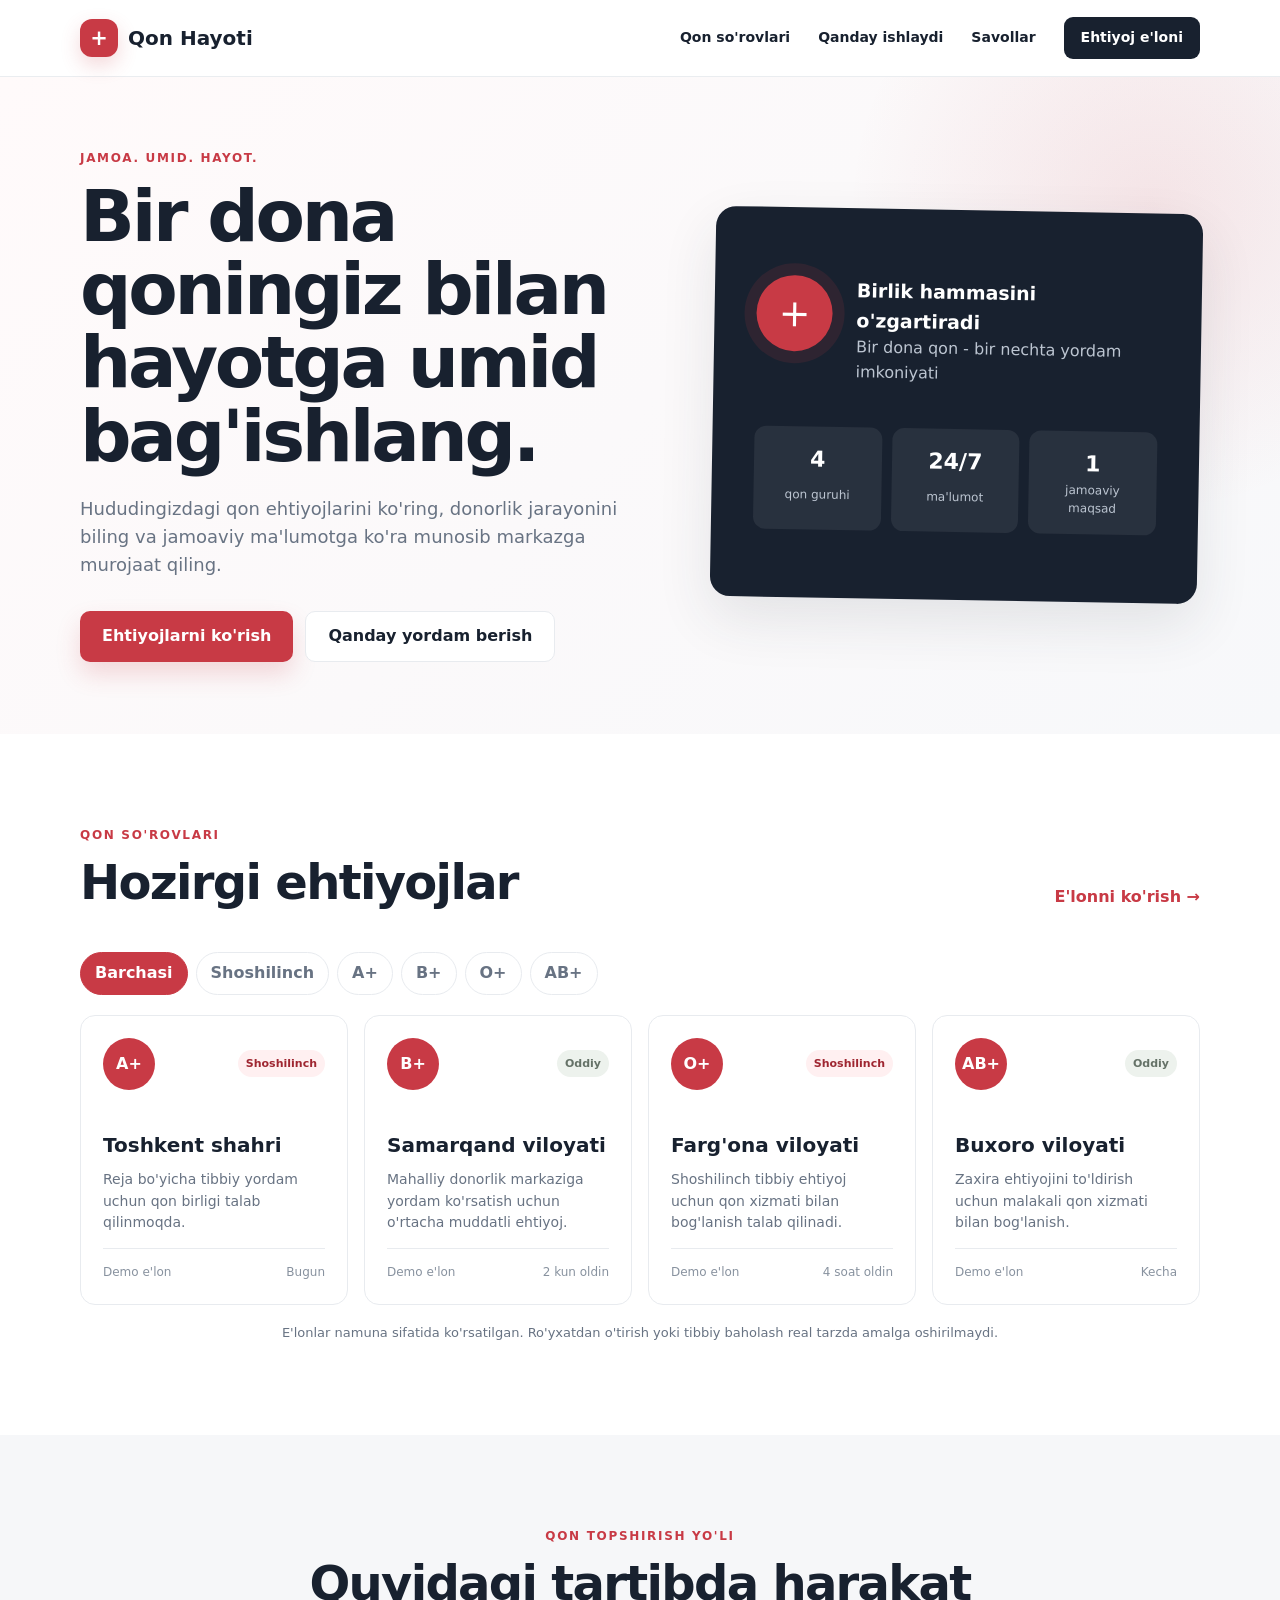
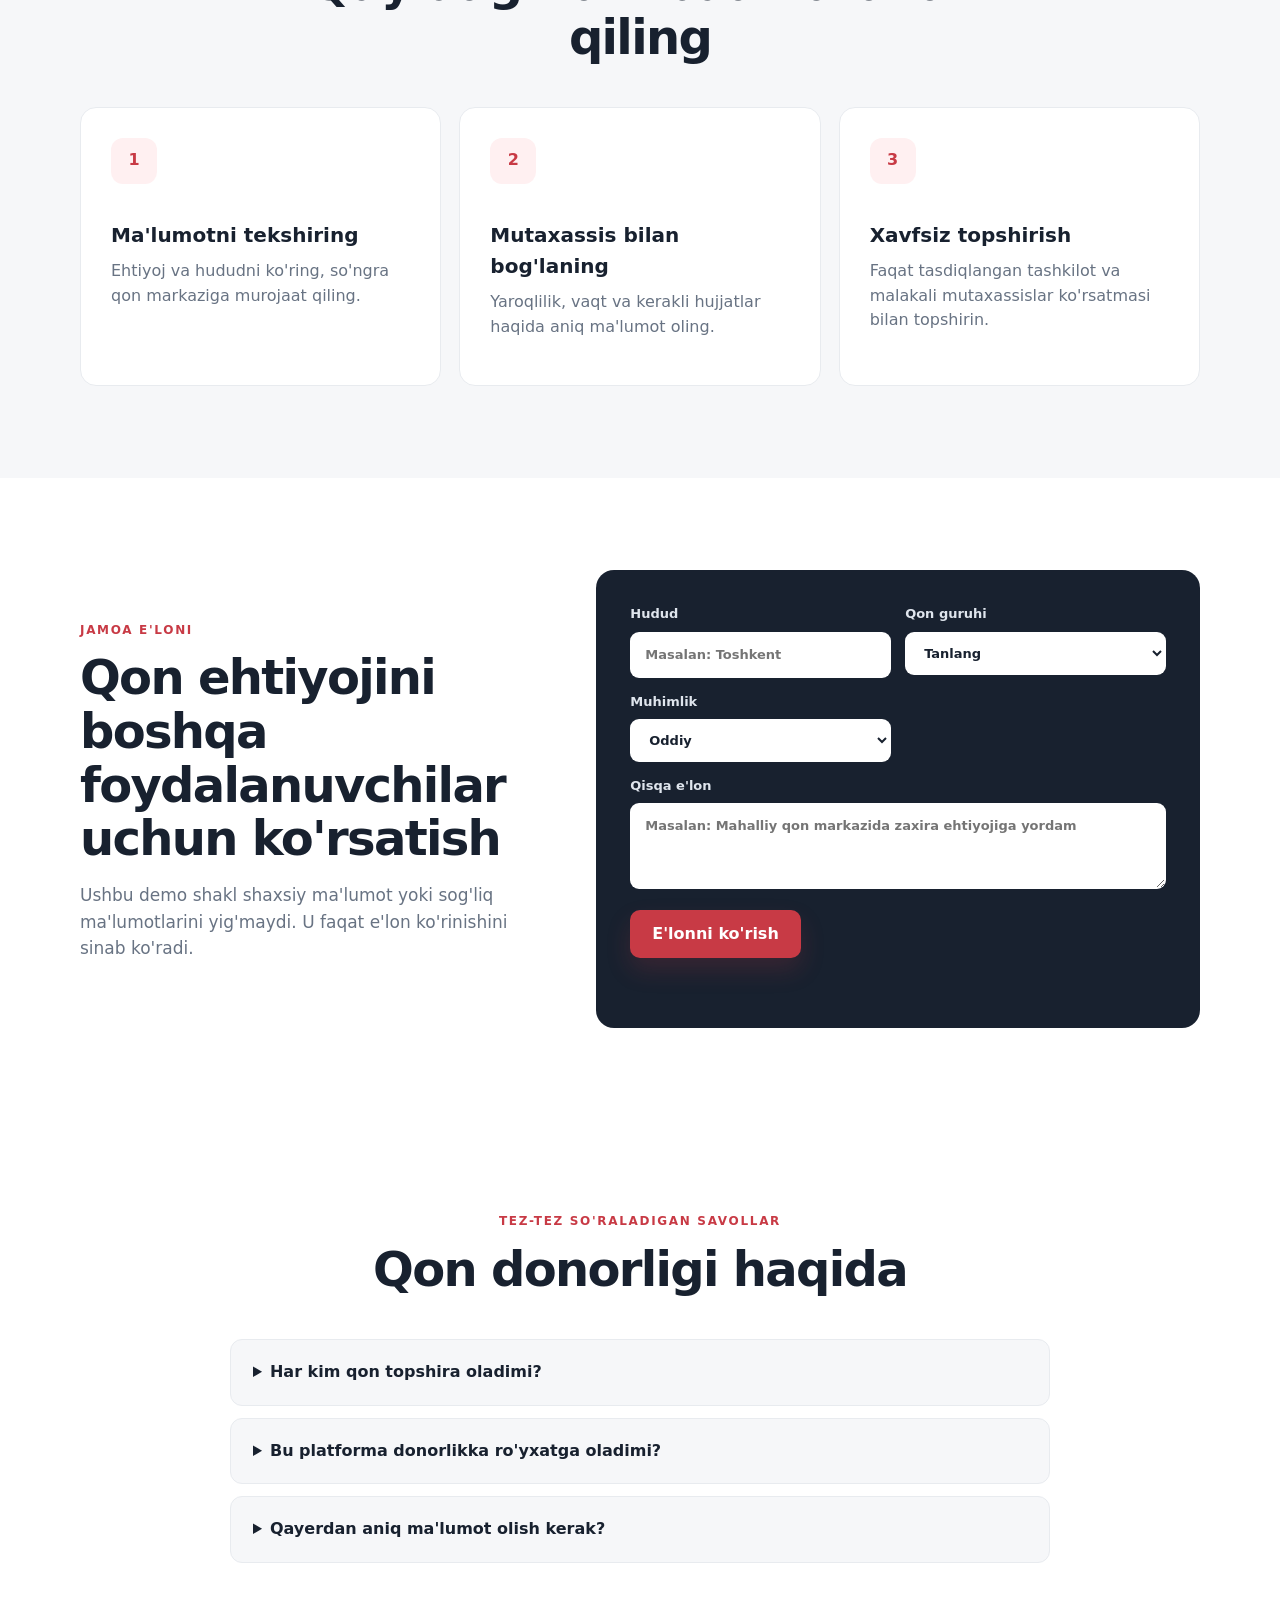
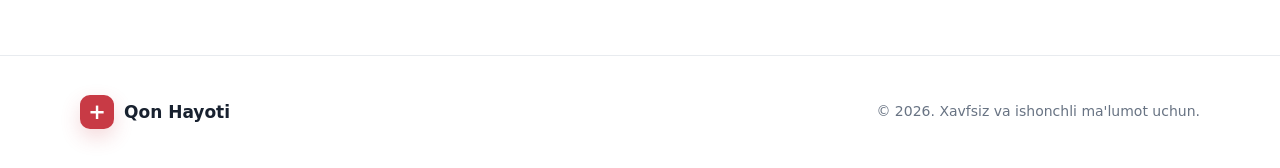
==== index.html @ acda68b9 "Expand Uzbek blood donation community platform Co-authored-by: Copilot App <223556219+Copilot@users." ====
<!doctype html>
<html lang="uz">
  <head>
    <meta charset="UTF-8" />
    <meta name="viewport" content="width=device-width, initial-scale=1.0" />
    <meta
      name="description"
      content="Qon donorligi jamoasi uchun so'rovlar, ehtiyojlar va donorlik ma'lumotlari."
    />
    <title>Qon Hayoti - Qon donorligi platformasi</title>
    <link rel="stylesheet" href="styles.css" />
  </head>
  <body>
    <header class="site-header">
      <nav class="nav container" aria-label="Asosiy navigatsiya">
        <a class="brand" href="#home" aria-label="Bosh sahifa">
          <span class="brand-mark" aria-hidden="true">+</span>
          <span>Qon Hayoti</span>
        </a>

        <button
          class="menu-button"
          type="button"
          aria-expanded="false"
          aria-controls="nav-links"
          aria-label="Menyuni ochish"
        >
          <span></span><span></span><span></span>
        </button>

        <div class="nav-links" id="nav-links">
          <a href="#requests">Qon so'rovlari</a>
          <a href="#how">Qanday ishlaydi</a>
          <a href="#faq">Savollar</a>
          <a class="nav-contact" href="#request">Ehtiyoj e'loni</a>
        </div>
      </nav>
    </header>

    <main>
      <section class="hero" id="home">
        <div class="container hero-grid">
          <div class="hero-copy">
            <p class="eyebrow">JAMOA. UMID. HAYOT.</p>
            <h1>Bir dona qoningiz bilan hayotga umid bag'ishlang.</h1>
            <p class="hero-text">
              Hududingizdagi qon ehtiyojlarini ko'ring, donorlik jarayonini
              biling va jamoaviy ma'lumotga ko'ra munosib markazga murojaat qiling.
            </p>
            <div class="hero-actions">
              <a class="button button-primary" href="#requests">Ehtiyojlarni ko'rish</a>
              <a class="button button-secondary" href="#how">Qanday yordam berish</a>
            </div>
          </div>

          <aside class="hero-panel" aria-label="Platforma statistikasi">
            <div class="pulse-icon" aria-hidden="true">+</div>
            <div>
              <strong>Birlik hammasini o'zgartiradi</strong>
              <span>Bir dona qon - bir nechta yordam imkoniyati</span>
            </div>
            <div class="hero-metrics">
              <div><strong>4</strong><span>qon guruhi</span></div>
              <div><strong>24/7</strong><span>ma'lumot</span></div>
              <div><strong>1</strong><span>jamoaviy maqsad</span></div>
            </div>
          </aside>
        </div>
      </section>

      <section class="requests section" id="requests">
        <div class="container">
          <div class="section-heading heading-row">
            <div>
              <p class="eyebrow">QON SO'ROVLARI</p>
              <h2>Hozirgi ehtiyojlar</h2>
            </div>
            <a class="text-link" href="#request">E'lonni ko'rish &rarr;</a>
          </div>

          <div class="filters" aria-label="Ehtiyojlar filtri">
            <button class="filter active" type="button" data-filter="all">Barchasi</button>
            <button class="filter" type="button" data-filter="urgent">Shoshilinch</button>
            <button class="filter" type="button" data-filter="A+">A+</button>
            <button class="filter" type="button" data-filter="B+">B+</button>
            <button class="filter" type="button" data-filter="O+">O+</button>
            <button class="filter" type="button" data-filter="AB+">AB+</button>
          </div>

          <div class="request-grid" id="request-grid">
            <article class="request-card" data-type="A+" data-urgent="true">
              <div class="request-top">
                <span class="blood-badge">A+</span>
                <span class="urgent-badge">Shoshilinch</span>
              </div>
              <h3>Toshkent shahri</h3>
              <p>Reja bo'yicha tibbiy yordam uchun qon birligi talab qilinmoqda.</p>
              <div class="request-meta"><span>Demo e'lon</span><span>Bugun</span></div>
            </article>
            <article class="request-card" data-type="B+" data-urgent="false">
              <div class="request-top">
                <span class="blood-badge">B+</span>
                <span class="normal-badge">Oddiy</span>
              </div>
              <h3>Samarqand viloyati</h3>
              <p>Mahalliy donorlik markaziga yordam ko'rsatish uchun o'rtacha muddatli ehtiyoj.</p>
              <div class="request-meta"><span>Demo e'lon</span><span>2 kun oldin</span></div>
            </article>
            <article class="request-card" data-type="O+" data-urgent="true">
              <div class="request-top">
                <span class="blood-badge">O+</span>
                <span class="urgent-badge">Shoshilinch</span>
              </div>
              <h3>Farg'ona viloyati</h3>
              <p>Shoshilinch tibbiy ehtiyoj uchun qon xizmati bilan bog'lanish talab qilinadi.</p>
              <div class="request-meta"><span>Demo e'lon</span><span>4 soat oldin</span></div>
            </article>
            <article class="request-card" data-type="AB+" data-urgent="false">
              <div class="request-top">
                <span class="blood-badge">AB+</span>
                <span class="normal-badge">Oddiy</span>
              </div>
              <h3>Buxoro viloyati</h3>
              <p>Zaxira ehtiyojini to'ldirish uchun malakali qon xizmati bilan bog'lanish.</p>
              <div class="request-meta"><span>Demo e'lon</span><span>Kecha</span></div>
            </article>
          </div>
          <p class="demo-note">E'lonlar namuna sifatida ko'rsatilgan. Ro'yxatdan o'tirish yoki tibbiy baholash real tarzda amalga oshirilmaydi.</p>
        </div>
      </section>

      <section class="how section" id="how">
        <div class="container">
          <div class="section-heading">
            <p class="eyebrow">QON TOPSHIRISH YO'LI</p>
            <h2>Quyidagi tartibda harakat qiling</h2>
          </div>
          <div class="steps-grid">
            <article>
              <span class="step-number">1</span>
              <h3>Ma'lumotni tekshiring</h3>
              <p>Ehtiyoj va hududni ko'ring, so'ngra qon markaziga murojaat qiling.</p>
            </article>
            <article>
              <span class="step-number">2</span>
              <h3>Mutaxassis bilan bog'laning</h3>
              <p>Yaroqlilik, vaqt va kerakli hujjatlar haqida aniq ma'lumot oling.</p>
            </article>
            <article>
              <span class="step-number">3</span>
              <h3>Xavfsiz topshirish</h3>
              <p>Faqat tasdiqlangan tashkilot va malakali mutaxassislar ko'rsatmasi bilan topshirin.</p>
            </article>
          </div>
        </div>
      </section>

      <section class="request section" id="request">
        <div class="container request-layout">
          <div class="request-copy">
            <p class="eyebrow">JAMOA E'LONI</p>
            <h2>Qon ehtiyojini boshqa foydalanuvchilar uchun ko'rsatish</h2>
            <p>
              Ushbu demo shakl shaxsiy ma'lumot yoki sog'liq ma'lumotlarini
              yig'maydi. U faqat e'lon ko'rinishini sinab ko'radi.
            </p>
          </div>
          <form class="public-request-form" id="public-request-form">
            <label>
              Hudud
              <input type="text" name="region" placeholder="Masalan: Toshkent" required />
            </label>
            <label>
              Qon guruhi
              <select name="bloodType" required>
                <option value="">Tanlang</option>
                <option>A+</option><option>A-</option>
                <option>B+</option><option>B-</option>
                <option>O+</option><option>O-</option>
                <option>AB+</option><option>AB-</option>
              </select>
            </label>
            <label>
              Muhimlik
              <select name="urgency" required>
                <option value="Oddiy">Oddiy</option>
                <option value="Shoshilinch">Shoshilinch</option>
              </select>
            </label>
            <label>
              Qisqa e'lon
              <textarea name="note" rows="3" maxlength="180" placeholder="Masalan: Mahalliy qon markazida zaxira ehtiyojiga yordam" required></textarea>
            </label>
            <button class="button button-primary" type="submit">E'lonni ko'rish</button>
            <p class="form-status" id="form-status" role="status"></p>
          </form>
        </div>
      </section>

      <section class="faq section" id="faq">
        <div class="container">
          <div class="section-heading">
            <p class="eyebrow">TEZ-TEZ SO'RALADIGAN SAVOLLAR</p>
            <h2>Qon donorligi haqida</h2>
          </div>
          <div class="faq-grid">
            <details>
              <summary>Har kim qon topshira oladimi?</summary>
              <p>Yo'q. Yaroqlilik yosh, sog'liq holati va mahalliy qon xizmati qoidalariga qarab mutaxassis tomonidan aniqlanadi.</p>
            </details>
            <details>
              <summary>Bu platforma donorlikka ro'yxatga oladimi?</summary>
              <p>Yo'q. Bu statik versiya ma'lumot va jamoaviy e'lonlarni namoyish qiladi. Real ro'yxatdan o'tish uchun backend va tasdiqlangan tashkilot kerak.</p>
            </details>
            <details>
              <summary>Qayerdan aniq ma'lumot olish kerak?</summary>
              <p>Har doim mahalliy shifoxona yoki litsenziyalangan qon topshirish xizmatiga murojaat qiling.</p>
            </details>
          </div>
        </div>
      </section>
    </main>

    <footer>
      <div class="container footer-inner">
        <a class="brand footer-brand" href="#home">
          <span class="brand-mark" aria-hidden="true">+</span>
          <span>Qon Hayoti</span>
        </a>
        <p>&copy; <span id="year"></span>. Xavfsiz va ishonchli ma'lumot uchun.</p>
      </div>
    </footer>

    <script src="script.js"></script>
  </body>
</html>
---- styles.css ----
:root {
  --ink: #18212f;
  --muted: #687383;
  --line: #e8ebef;
  --surface: #f6f7f9;
  --white: #ffffff;
  --red: #c83a45;
  --red-dark: #9f2631;
  --red-soft: #fff0f1;
  --green: #7c8f82;
  --shadow: 0 22px 55px rgba(45, 54, 68, 0.11);
}

* { box-sizing: border-box; }
html { scroll-behavior: smooth; }
body {
  margin: 0;
  color: var(--ink);
  background: var(--white);
  font-family: Inter, ui-sans-serif, system-ui, -apple-system, "Segoe UI", sans-serif;
  line-height: 1.55;
}
button, input, select, textarea { font: inherit; }
a { color: inherit; text-decoration: none; }
.container { width: min(1120px, calc(100% - 40px)); margin-inline: auto; }

.site-header {
  position: sticky;
  top: 0;
  z-index: 30;
  background: rgba(255,255,255,.95);
  border-bottom: 1px solid rgba(232,235,239,.9);
  backdrop-filter: blur(12px);
}
.nav { min-height: 76px; display: flex; align-items: center; justify-content: space-between; }
.brand { display: inline-flex; align-items: center; gap: 10px; font-weight: 850; font-size: 20px; }
.brand-mark {
  width: 38px; height: 38px; display: grid; place-items: center;
  color: var(--white); background: var(--red); border-radius: 12px;
  box-shadow: 0 8px 20px rgba(200,58,69,.2); font-size: 21px;
}
.nav-links { display: flex; align-items: center; gap: 28px; font-size: 14px; font-weight: 750; }
.nav-links a { transition: color 180ms ease; }
.nav-links a:hover { color: var(--red); }
.nav-contact { padding: 10px 17px; color: var(--white); background: var(--ink); border-radius: 9px; }
.nav-links .nav-contact:hover { color: var(--white); background: var(--red); }
.menu-button { display: none; width: 42px; height: 42px; padding: 9px; border: 0; background: transparent; cursor: pointer; }
.menu-button span { display: block; width: 24px; height: 2px; margin: 5px 0; background: var(--ink); }

.hero {
  min-height: 610px;
  display: grid;
  align-items: center;
  background: radial-gradient(circle at 90% 20%, rgba(200,58,69,.11), transparent 24%), linear-gradient(135deg,#fffafa,#f7f8fa);
}
.hero-grid { display: grid; grid-template-columns: 1.08fr .92fr; align-items: center; gap: 62px; padding-block: 72px; }
.eyebrow { margin: 0 0 12px; color: var(--red); font-size: 12px; font-weight: 850; letter-spacing: .14em; }
h1,h2,h3,p { margin-top: 0; }
h1 { max-width: 650px; margin-bottom: 22px; font-size: clamp(44px,6vw,72px); line-height: 1.02; letter-spacing: -.045em; }
h2 { margin-bottom: 16px; font-size: clamp(32px,4vw,48px); line-height: 1.12; letter-spacing: -.035em; }
h3 { margin-bottom: 8px; font-size: 20px; }
.hero-text { max-width: 590px; margin-bottom: 32px; color: var(--muted); font-size: 18px; }
.hero-actions { display: flex; gap: 12px; }
.button {
  min-height: 48px; display: inline-flex; align-items: center; justify-content: center;
  padding: 12px 22px; border: 0; border-radius: 10px; font-weight: 850; cursor: pointer;
  transition: transform 180ms ease, background 180ms ease;
}
.button:hover { transform: translateY(-2px); }
.button-primary { color: var(--white); background: var(--red); box-shadow: 0 12px 24px rgba(200,58,69,.18); }
.button-primary:hover { background: var(--red-dark); }
.button-secondary { color: var(--ink); background: var(--white); border: 1px solid var(--line); }

.hero-panel {
  min-height: 390px; display: grid; grid-template-columns: 76px 1fr; align-content: center;
  gap: 24px; padding: 42px; background: var(--ink); border-radius: 20px;
  box-shadow: var(--shadow); color: var(--white); transform: rotate(1deg);
}
.pulse-icon {
  width: 76px; height: 76px; display: grid; place-items: center;
  background: var(--red); border-radius: 50%; font-size: 38px; box-shadow: 0 0 0 12px rgba(200,58,69,.12);
}
.hero-panel > div:nth-child(2) { display: grid; align-self: center; }
.hero-panel strong { font-size: 19px; }
.hero-panel span { color: #bcc5d1; }
.hero-metrics { grid-column: 1 / -1; display: grid; grid-template-columns: repeat(3,1fr); gap: 10px; margin-top: 18px; }
.hero-metrics div { display: grid; padding: 16px 12px; text-align: center; background: rgba(255,255,255,.07); border-radius: 12px; }
.hero-metrics strong { font-size: 22px; }
.hero-metrics span { font-size: 12px; }

.section { padding-block: 92px; }
.section-heading { max-width: 700px; margin: 0 auto 42px; text-align: center; }
.heading-row { max-width: none; display: flex; align-items: end; justify-content: space-between; text-align: left; }
.heading-row h2 { margin-bottom: 0; }
.text-link { color: var(--red); font-weight: 800; }

.filters { display: flex; flex-wrap: wrap; gap: 8px; margin-bottom: 20px; }
.filter {
  min-height: 40px; padding: 8px 14px; border: 1px solid var(--line);
  border-radius: 999px; background: var(--white); color: var(--muted); cursor: pointer; font-weight: 750;
}
.filter.active { color: var(--white); background: var(--red); border-color: var(--red); }
.request-grid { display: grid; grid-template-columns: repeat(4,1fr); gap: 16px; }
.request-card {
  min-height: 280px; display: flex; flex-direction: column; padding: 22px;
  background: var(--white); border: 1px solid var(--line); border-radius: 15px;
  transition: transform 180ms ease, box-shadow 180ms ease;
}
.request-card:hover { transform: translateY(-4px); box-shadow: 0 16px 34px rgba(45,54,68,.08); }
.request-card.hidden { display: none; }
.request-top { display: flex; align-items: center; justify-content: space-between; margin-bottom: 40px; }
.blood-badge { width: 52px; height: 52px; display: grid; place-items: center; color: var(--white); background: var(--red); border-radius: 50%; font-weight: 900; }
.urgent-badge,.normal-badge { padding: 5px 8px; border-radius: 999px; font-size: 11px; font-weight: 850; }
.urgent-badge { color: var(--red-dark); background: var(--red-soft); }
.normal-badge { color: #657267; background: #edf2ed; }
.request-card p { color: var(--muted); font-size: 14px; }
.request-meta { display: flex; justify-content: space-between; margin-top: auto; padding-top: 14px; border-top: 1px solid var(--line); color: #88929f; font-size: 12px; }
.demo-note { margin: 18px 0 0; color: var(--muted); font-size: 13px; text-align: center; }

.how { background: var(--surface); }
.steps-grid { display: grid; grid-template-columns: repeat(3,1fr); gap: 18px; }
.steps-grid article { position: relative; min-height: 230px; padding: 30px; background: var(--white); border: 1px solid var(--line); border-radius: 16px; }
.step-number { width: 46px; height: 46px; display: grid; place-items: center; margin-bottom: 36px; color: var(--red); background: var(--red-soft); border-radius: 12px; font-weight: 900; }
.steps-grid p { color: var(--muted); }

.request-layout { display: grid; grid-template-columns: .85fr 1.15fr; align-items: center; gap: 70px; }
.request-copy p:not(.eyebrow) { color: var(--muted); font-size: 17px; }
.public-request-form { display: grid; grid-template-columns: 1fr 1fr; gap: 14px; padding: 34px; background: var(--ink); border-radius: 18px; }
.public-request-form label { color: #dfe5ed; font-size: 13px; font-weight: 800; }
.public-request-form label:nth-child(4) { grid-column: 1 / -1; }
.public-request-form input,.public-request-form select,.public-request-form textarea {
  width: 100%; margin-top: 7px; padding: 12px 14px; color: var(--ink);
  background: var(--white); border: 1px solid transparent; border-radius: 9px; outline: none;
}
.public-request-form input:focus,.public-request-form select:focus,.public-request-form textarea:focus { border-color: #ef9aa1; box-shadow: 0 0 0 4px rgba(200,58,69,.14); }
.public-request-form textarea { resize: vertical; }
.public-request-form .button { grid-column: 1 / -1; justify-self: start; }
.form-status { grid-column: 1 / -1; min-height: 22px; margin: 0; color: #dfe5ed; font-size: 13px; }

.faq { background: var(--white); }
.faq-grid { max-width: 820px; display: grid; gap: 12px; margin-inline: auto; }
.faq-grid details { padding: 20px 22px; background: var(--surface); border: 1px solid var(--line); border-radius: 12px; }
.faq-grid summary { font-weight: 850; cursor: pointer; }
.faq-grid details p { margin: 12px 0 0; color: var(--muted); }

footer { border-top: 1px solid var(--line); }
.footer-inner { min-height: 112px; display: flex; align-items: center; justify-content: space-between; }
.footer-inner p { margin: 0; color: var(--muted); font-size: 14px; }
.footer-brand { font-size: 17px; }
.footer-brand .brand-mark { width: 34px; height: 34px; border-radius: 10px; }

@media (max-width: 900px) {
  .hero-grid,.request-layout { grid-template-columns: 1fr; }
  .hero-grid { gap: 42px; }
  .request-layout { gap: 42px; }
  .request-grid { grid-template-columns: repeat(2,1fr); }
}

@media (max-width: 700px) {
  .container { width: min(100% - 28px,1120px); }
  .nav { min-height: 68px; }
  .menu-button { display: block; }
  .nav-links {
    position: absolute; top: 68px; left: 14px; right: 14px; display: none;
    align-items: stretch; flex-direction: column; gap: 4px; padding: 12px;
    background: var(--white); border: 1px solid var(--line); border-radius: 14px; box-shadow: var(--shadow);
  }
  .nav-links.open { display: flex; }
  .nav-links a { padding: 10px 12px; }
  .nav-links .nav-contact { text-align: center; }
  h1 { font-size: clamp(40px,14vw,58px); }
  .hero-grid { padding-block: 52px; }
  .hero-actions { flex-direction: column; }
  .button { width: 100%; }
  .hero-panel { grid-template-columns: 58px 1fr; min-height: 340px; padding: 28px 22px; }
  .pulse-icon { width: 58px; height: 58px; }
  .hero-metrics { grid-template-columns: 1fr; }
  .section { padding-block: 72px; }
  .heading-row { align-items: start; flex-direction: column; gap: 14px; }
  .request-grid,.steps-grid { grid-template-columns: 1fr; }
  .public-request-form { grid-template-columns: 1fr; padding: 24px 20px; }
  .public-request-form label:nth-child(4),.public-request-form .button,.form-status { grid-column: 1; }
  .footer-inner { min-height: 132px; flex-direction: column; justify-content: center; gap: 16px; text-align: center; }
}
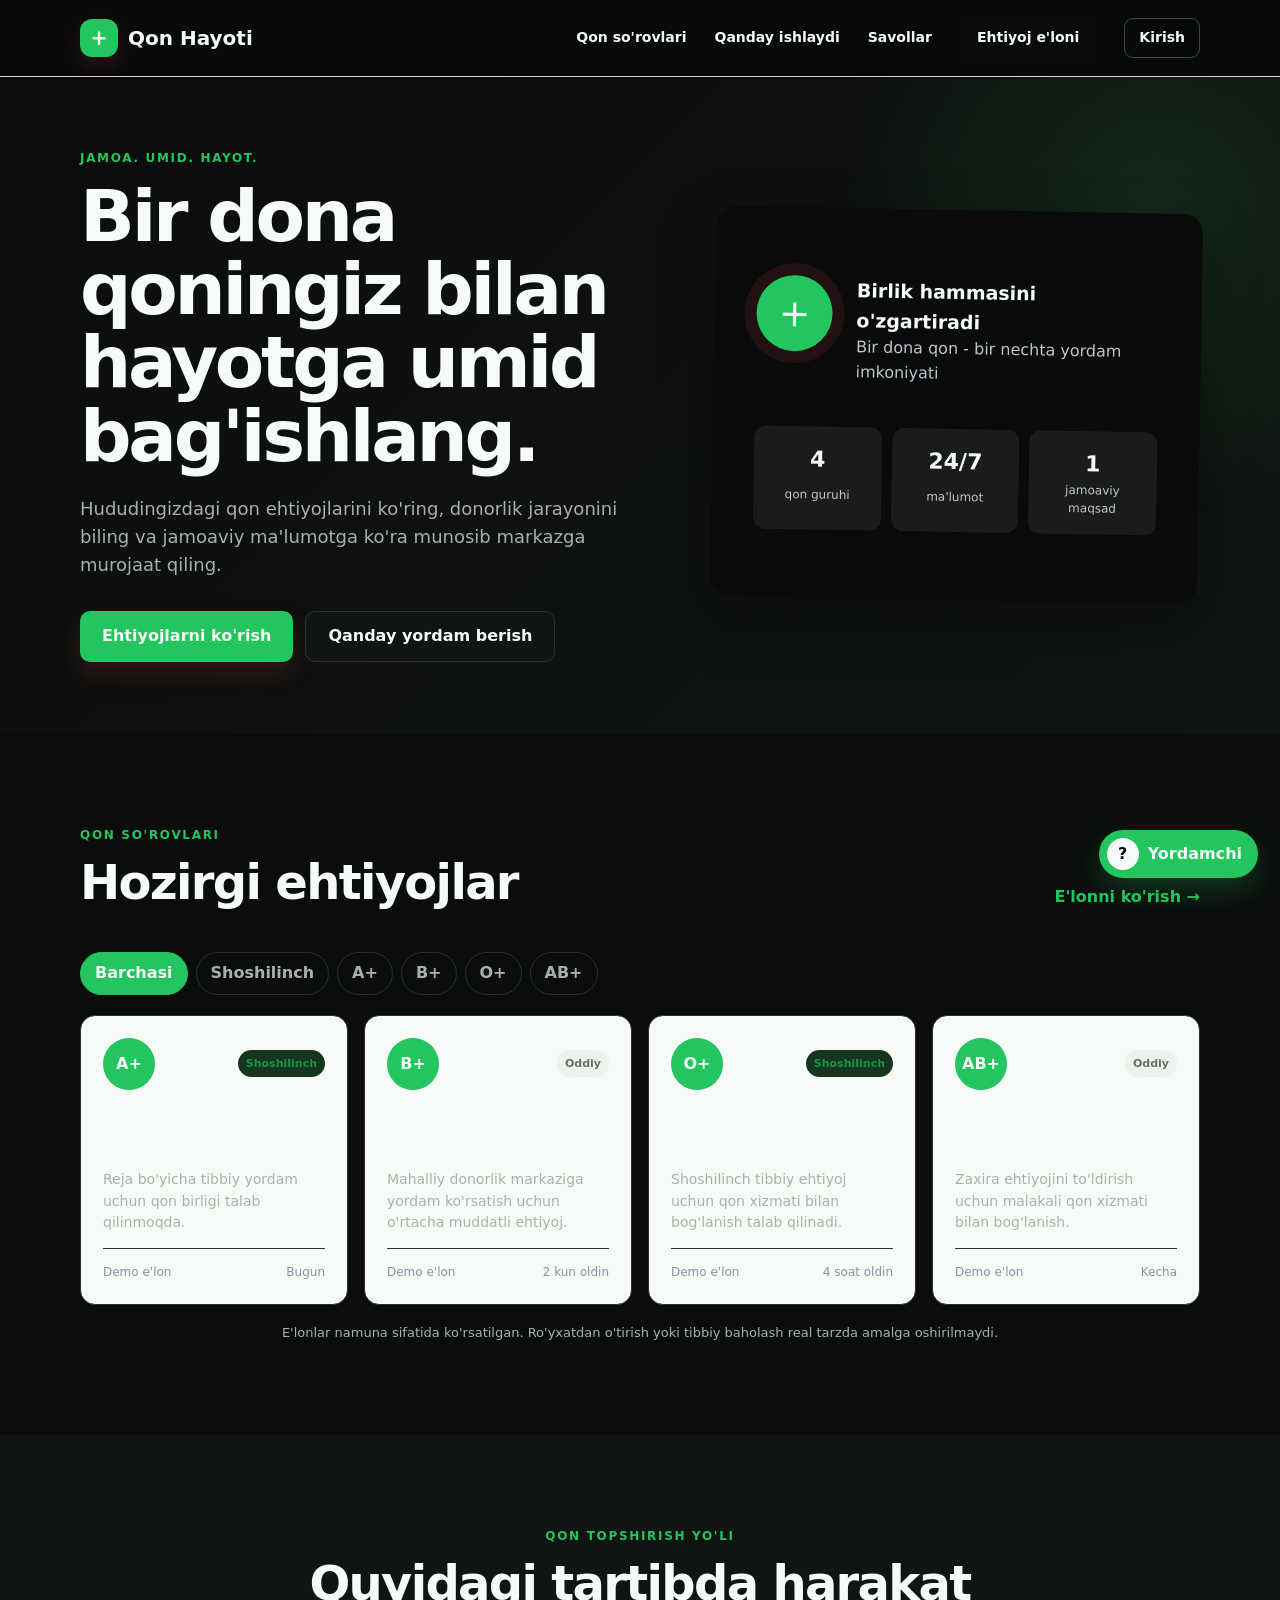
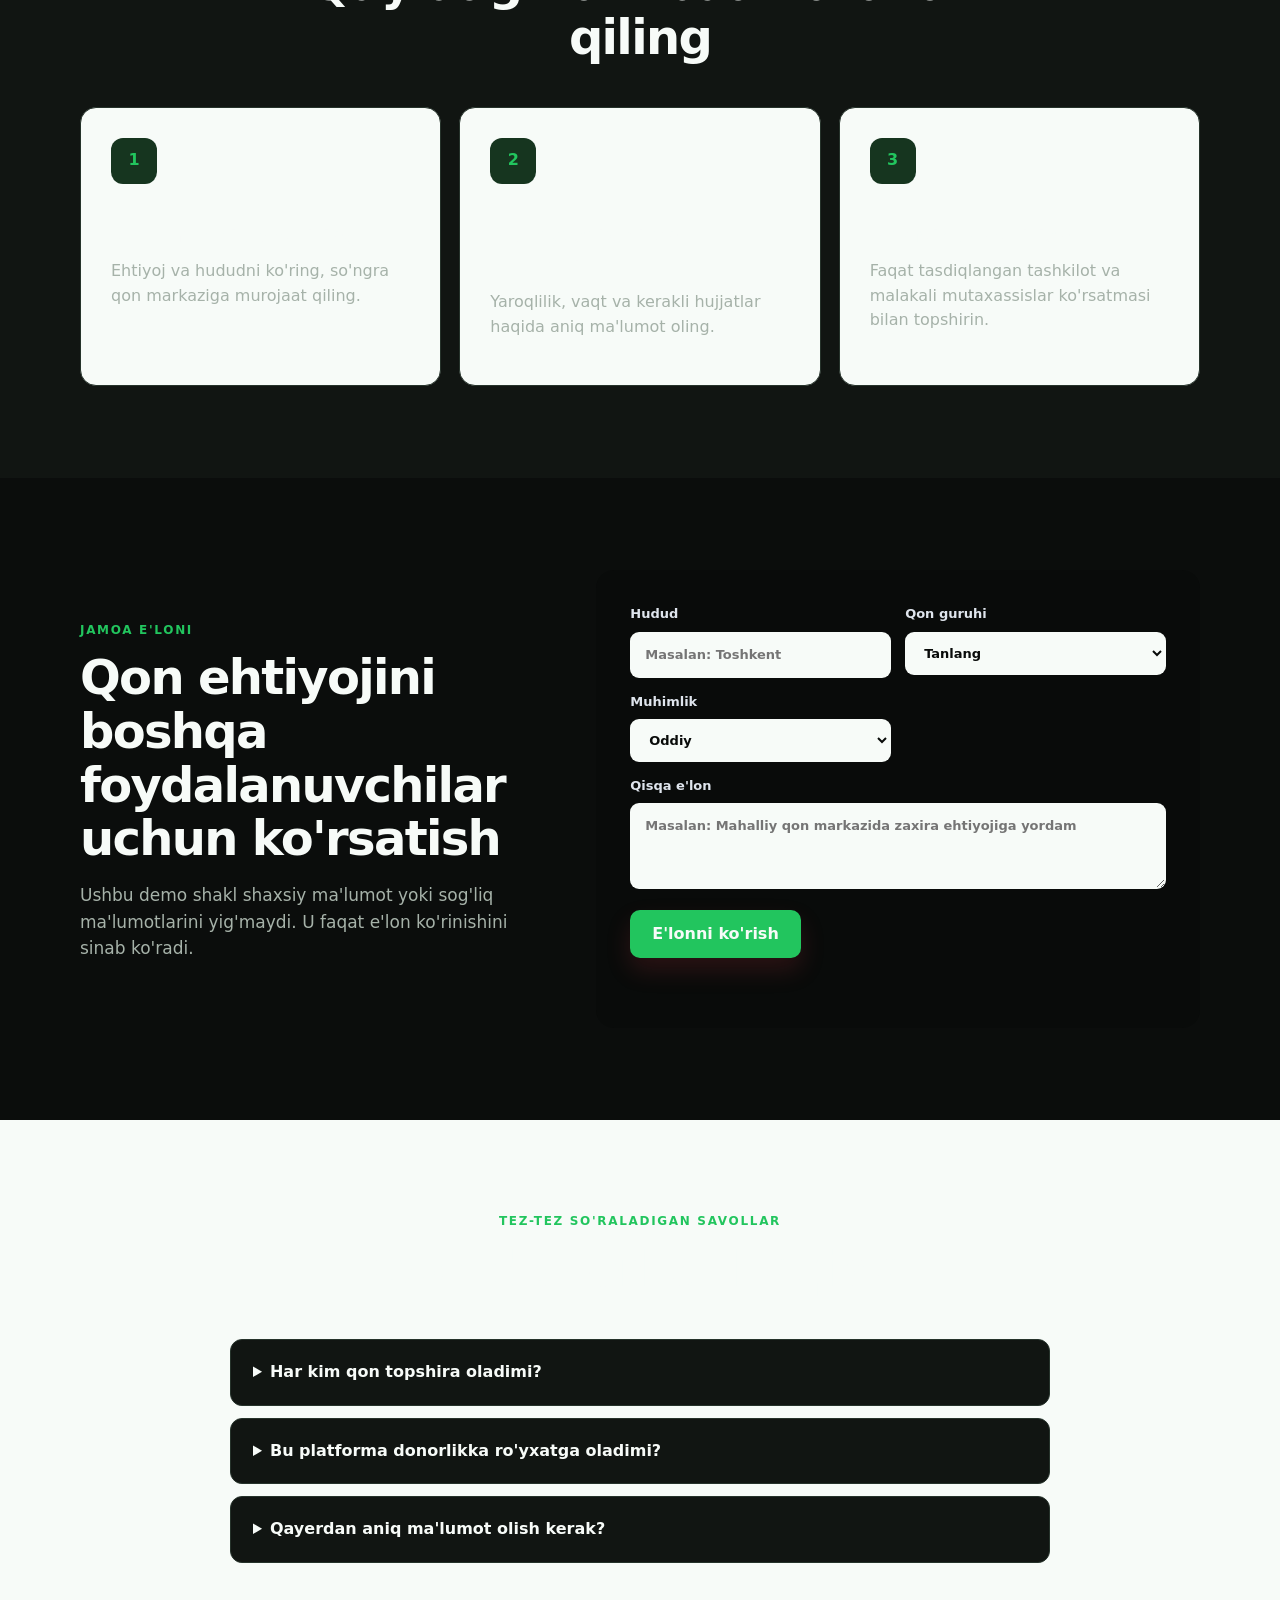
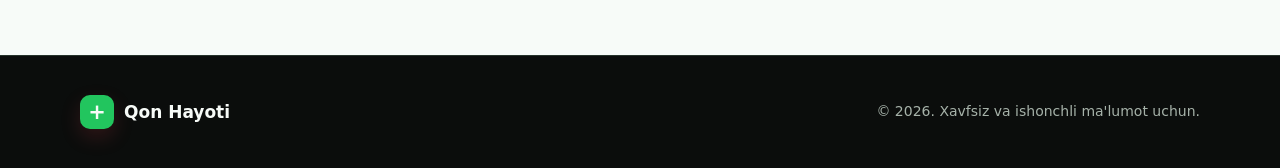
==== commit ab0f338b: "Add black-green theme and public AI helper Co-authored-by: Copilot App <223556219+Copilot@users.nore" ====
--- a/index.html
+++ b/index.html
@@ -7,6 +7,8 @@
       name="description"
       content="Qon donorligi jamoasi uchun so'rovlar, ehtiyojlar va donorlik ma'lumotlari."
     />
+    <meta name="robots" content="noarchive, nosnippet" />
+    <meta name="googlebot" content="noarchive, nosnippet" />
     <title>Qon Hayoti - Qon donorligi platformasi</title>
     <link rel="stylesheet" href="styles.css" />
   </head>
@@ -33,6 +35,7 @@
           <a href="#how">Qanday ishlaydi</a>
           <a href="#faq">Savollar</a>
           <a class="nav-contact" href="#request">Ehtiyoj e'loni</a>
+          <button class="login-button" type="button" data-open-login>Kirish</button>
         </div>
       </nav>
     </header>
@@ -231,6 +234,47 @@
       </div>
     </footer>
 
+    <dialog class="login-dialog" id="login-dialog" aria-labelledby="login-title">
+      <button class="dialog-close" type="button" data-close-login aria-label="Yopish">&times;</button>
+      <p class="eyebrow">HISOB KIRISHI</p>
+      <h2 id="login-title">Xavfsiz kirish rejimi</h2>
+      <p>
+        Hozirgi statik sayt shaxsiy ma'lumotlarni saqlamaydi. Hisob va ro'yxatdan
+        o'tish real backend ulanishidan keyin xavfsiz ishga tushiriladi.
+      </p>
+      <form class="demo-login-form" id="demo-login-form">
+        <label>
+          E-pochta
+          <input type="email" name="email" placeholder="name@example.com" required />
+        </label>
+        <button class="button button-primary" type="submit">Kirish rejimini ko'rish</button>
+        <p class="form-status" id="login-status" role="status"></p>
+      </form>
+    </dialog>
+
+    <aside class="ai-assistant" aria-label="Sayt ichidagi yordamchi">
+      <button class="ai-toggle" type="button" aria-expanded="false" aria-controls="ai-panel">
+        <span aria-hidden="true">?</span>
+        Yordamchi
+      </button>
+      <div class="ai-panel" id="ai-panel" hidden>
+        <div class="ai-header">
+          <div>
+            <strong>Sayt yordamchisi</strong>
+            <span>Faqat ochiq sahifa ma'lumotlari</span>
+          </div>
+          <button type="button" class="ai-close" aria-label="Yopish">&times;</button>
+        </div>
+        <div class="ai-messages" id="ai-messages" aria-live="polite">
+          <p class="ai-message ai-bot">Nimani qidirishni xohlaysiz? Masalan: “qon guruhlari”, “qanday topshirish”, “savollar”.</p>
+        </div>
+        <form class="ai-form" id="ai-form">
+          <input type="search" name="query" placeholder="Saytdan qidirish..." aria-label="Saytdan qidirish" required />
+          <button type="submit" aria-label="Qidirish">&rarr;</button>
+        </form>
+      </div>
+    </aside>
+
     <script src="script.js"></script>
   </body>
 </html>
--- a/styles.css
+++ b/styles.css
@@ -1,22 +1,22 @@
 :root {
-  --ink: #18212f;
-  --muted: #687383;
-  --line: #e8ebef;
-  --surface: #f6f7f9;
-  --white: #ffffff;
-  --red: #c83a45;
-  --red-dark: #9f2631;
-  --red-soft: #fff0f1;
-  --green: #7c8f82;
-  --shadow: 0 22px 55px rgba(45, 54, 68, 0.11);
+  --ink: #090b0a;
+  --muted: #a6b2a9;
+  --line: #26332b;
+  --surface: #111512;
+  --white: #f7fbf8;
+  --red: #22c55e;
+  --red-dark: #159447;
+  --red-soft: #16351f;
+  --green: #22c55e;
+  --shadow: 0 22px 55px rgba(0, 0, 0, 0.35);
 }
 
 * { box-sizing: border-box; }
 html { scroll-behavior: smooth; }
 body {
   margin: 0;
-  color: var(--ink);
-  background: var(--white);
+  color: var(--white);
+  background: #0b0d0c;
   font-family: Inter, ui-sans-serif, system-ui, -apple-system, "Segoe UI", sans-serif;
   line-height: 1.55;
 }
@@ -28,7 +28,7 @@
   position: sticky;
   top: 0;
   z-index: 30;
-  background: rgba(255,255,255,.95);
+  background: rgba(9,11,10,.95);
   border-bottom: 1px solid rgba(232,235,239,.9);
   backdrop-filter: blur(12px);
 }
@@ -42,6 +42,16 @@
 .nav-links { display: flex; align-items: center; gap: 28px; font-size: 14px; font-weight: 750; }
 .nav-links a { transition: color 180ms ease; }
 .nav-links a:hover { color: var(--red); }
+.login-button {
+  min-height: 40px;
+  padding: 8px 14px;
+  color: var(--white);
+  background: transparent;
+  border: 1px solid #35513e;
+  border-radius: 9px;
+  font-weight: 800;
+  cursor: pointer;
+}
 .nav-contact { padding: 10px 17px; color: var(--white); background: var(--ink); border-radius: 9px; }
 .nav-links .nav-contact:hover { color: var(--white); background: var(--red); }
 .menu-button { display: none; width: 42px; height: 42px; padding: 9px; border: 0; background: transparent; cursor: pointer; }
@@ -51,7 +61,7 @@
   min-height: 610px;
   display: grid;
   align-items: center;
-  background: radial-gradient(circle at 90% 20%, rgba(200,58,69,.11), transparent 24%), linear-gradient(135deg,#fffafa,#f7f8fa);
+  background: radial-gradient(circle at 90% 20%, rgba(34,197,94,.12), transparent 24%), linear-gradient(135deg,#0b0d0c,#111512);
 }
 .hero-grid { display: grid; grid-template-columns: 1.08fr .92fr; align-items: center; gap: 62px; padding-block: 72px; }
 .eyebrow { margin: 0 0 12px; color: var(--red); font-size: 12px; font-weight: 850; letter-spacing: .14em; }
@@ -69,7 +79,7 @@
 .button:hover { transform: translateY(-2px); }
 .button-primary { color: var(--white); background: var(--red); box-shadow: 0 12px 24px rgba(200,58,69,.18); }
 .button-primary:hover { background: var(--red-dark); }
-.button-secondary { color: var(--ink); background: var(--white); border: 1px solid var(--line); }
+.button-secondary { color: var(--white); background: #111512; border: 1px solid var(--line); }
 
 .hero-panel {
   min-height: 390px; display: grid; grid-template-columns: 76px 1fr; align-content: center;
@@ -97,7 +107,7 @@
 .filters { display: flex; flex-wrap: wrap; gap: 8px; margin-bottom: 20px; }
 .filter {
   min-height: 40px; padding: 8px 14px; border: 1px solid var(--line);
-  border-radius: 999px; background: var(--white); color: var(--muted); cursor: pointer; font-weight: 750;
+  border-radius: 999px;   background: #0b0d0c; color: var(--muted); cursor: pointer; font-weight: 750;
 }
 .filter.active { color: var(--white); background: var(--red); border-color: var(--red); }
 .request-grid { display: grid; grid-template-columns: repeat(4,1fr); gap: 16px; }
@@ -148,6 +158,84 @@
 .footer-inner p { margin: 0; color: var(--muted); font-size: 14px; }
 .footer-brand { font-size: 17px; }
 .footer-brand .brand-mark { width: 34px; height: 34px; border-radius: 10px; }
+
+.login-dialog {
+  width: min(480px, calc(100% - 28px));
+  color: var(--white);
+  background: #111512;
+  border: 1px solid var(--line);
+  border-radius: 18px;
+  box-shadow: var(--shadow);
+  padding: 32px;
+}
+.login-dialog::backdrop { background: rgba(0, 0, 0, .72); }
+.login-dialog h2 { font-size: 30px; }
+.login-dialog > p:not(.eyebrow) { color: #bbc5bd; }
+.dialog-close {
+  position: absolute; top: 12px; right: 14px;
+  width: 36px; height: 36px; border: 0; border-radius: 50%;
+  color: var(--white); background: transparent; font-size: 24px; cursor: pointer;
+}
+.demo-login-form { display: grid; gap: 14px; }
+.demo-login-form label { color: #dfe5ed; font-size: 13px; font-weight: 800; }
+.demo-login-form input {
+  width: 100%; margin-top: 7px; padding: 12px 14px;
+  color: var(--ink); background: var(--white); border: 1px solid transparent; border-radius: 9px;
+}
+
+.ai-assistant {
+  position: fixed;
+  right: 22px;
+  bottom: 22px;
+  z-index: 40;
+}
+.ai-toggle {
+  min-height: 48px;
+  display: inline-flex;
+  align-items: center;
+  gap: 9px;
+  padding: 8px 16px 8px 8px;
+  color: var(--white);
+  background: var(--red);
+  border: 0;
+  border-radius: 999px;
+  box-shadow: 0 12px 32px rgba(34,197,94,.24);
+  font-weight: 850;
+  cursor: pointer;
+}
+.ai-toggle span {
+  width: 32px; height: 32px; display: grid; place-items: center;
+  color: var(--ink); background: var(--white); border-radius: 50%;
+}
+.ai-panel {
+  position: absolute;
+  right: 0;
+  bottom: 58px;
+  width: min(360px, calc(100vw - 28px));
+  overflow: hidden;
+  color: var(--white);
+  background: #111512;
+  border: 1px solid #31513c;
+  border-radius: 16px;
+  box-shadow: var(--shadow);
+}
+.ai-header {
+  display: flex;
+  align-items: center;
+  justify-content: space-between;
+  padding: 14px 16px;
+  border-bottom: 1px solid var(--line);
+}
+.ai-header div { display: grid; }
+.ai-header span { color: var(--muted); font-size: 11px; }
+.ai-close { width: 32px; height: 32px; border: 0; color: var(--white); background: transparent; font-size: 20px; cursor: pointer; }
+.ai-messages { max-height: 260px; overflow-y: auto; display: grid; gap: 8px; padding: 12px; }
+.ai-message { width: fit-content; max-width: 88%; margin: 0; padding: 9px 11px; border-radius: 12px; font-size: 13px; }
+.ai-bot { background: #1b241e; }
+.ai-user { justify-self: end; color: #092412; background: #67df94; }
+.ai-form { display: grid; grid-template-columns: 1fr 42px; gap: 8px; padding: 10px; border-top: 1px solid var(--line); }
+.ai-form input { min-width: 0; height: 42px; padding: 8px 10px; color: var(--white); background: #090b0a; border: 1px solid var(--line); border-radius: 9px; }
+.ai-form button { height: 42px; color: var(--ink); background: var(--red); border: 0; border-radius: 9px; cursor: pointer; }
 
 @media (max-width: 900px) {
   .hero-grid,.request-layout { grid-template-columns: 1fr; }
@@ -181,4 +269,5 @@
   .public-request-form { grid-template-columns: 1fr; padding: 24px 20px; }
   .public-request-form label:nth-child(4),.public-request-form .button,.form-status { grid-column: 1; }
   .footer-inner { min-height: 132px; flex-direction: column; justify-content: center; gap: 16px; text-align: center; }
-}
+  .ai-assistant { right: 14px; bottom: 14px; }
+}
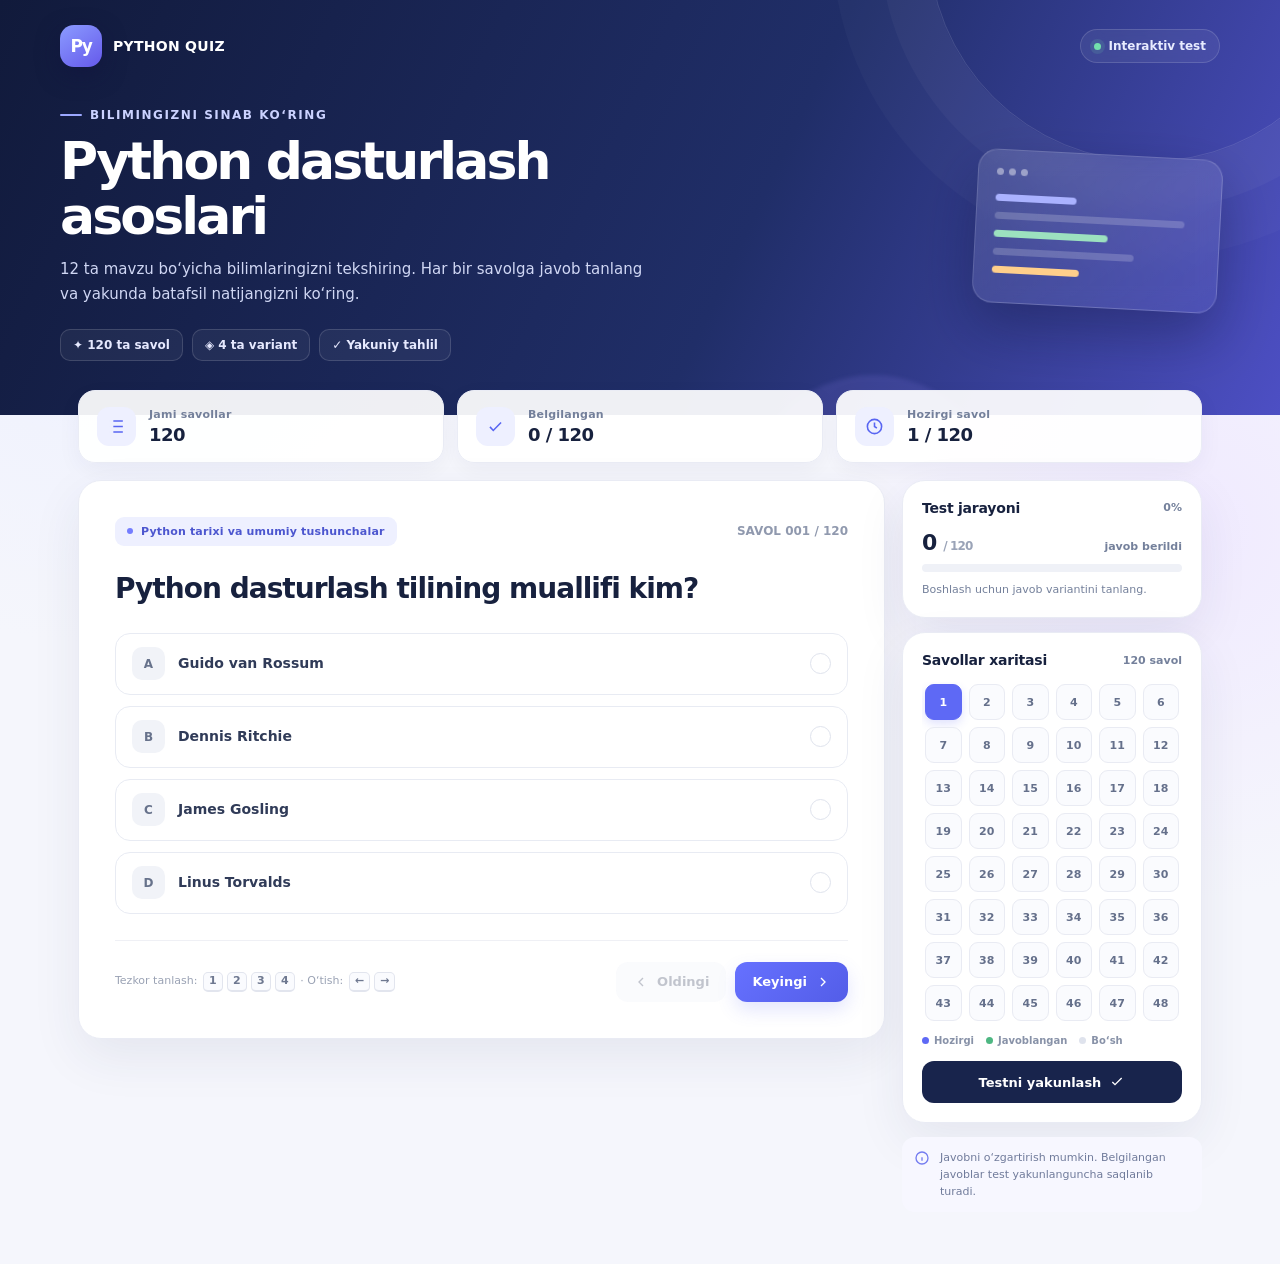
==== commit 2bffcdc0: "Replace homepage with Python quiz Co-authored-by: Copilot App <223556219+Copilot@users.noreply.githu" ====
--- a/index.html
+++ b/index.html
@@ -1,280 +1,287 @@
-<!doctype html>
+<!DOCTYPE html>
 <html lang="uz">
-  <head>
-    <meta charset="UTF-8" />
-    <meta name="viewport" content="width=device-width, initial-scale=1.0" />
-    <meta
-      name="description"
-      content="Qon donorligi jamoasi uchun so'rovlar, ehtiyojlar va donorlik ma'lumotlari."
-    />
-    <meta name="robots" content="noarchive, nosnippet" />
-    <meta name="googlebot" content="noarchive, nosnippet" />
-    <title>Qon Hayoti - Qon donorligi platformasi</title>
-    <link rel="stylesheet" href="styles.css" />
-  </head>
-  <body>
-    <header class="site-header">
-      <nav class="nav container" aria-label="Asosiy navigatsiya">
-        <a class="brand" href="#home" aria-label="Bosh sahifa">
-          <span class="brand-mark" aria-hidden="true">+</span>
-          <span>Qon Hayoti</span>
-        </a>
-
-        <button
-          class="menu-button"
-          type="button"
-          aria-expanded="false"
-          aria-controls="nav-links"
-          aria-label="Menyuni ochish"
-        >
-          <span></span><span></span><span></span>
-        </button>
-
-        <div class="nav-links" id="nav-links">
-          <a href="#requests">Qon so'rovlari</a>
-          <a href="#how">Qanday ishlaydi</a>
-          <a href="#faq">Savollar</a>
-          <a class="nav-contact" href="#request">Ehtiyoj e'loni</a>
-          <button class="login-button" type="button" data-open-login>Kirish</button>
-        </div>
-      </nav>
-    </header>
-
-    <main>
-      <section class="hero" id="home">
-        <div class="container hero-grid">
-          <div class="hero-copy">
-            <p class="eyebrow">JAMOA. UMID. HAYOT.</p>
-            <h1>Bir dona qoningiz bilan hayotga umid bag'ishlang.</h1>
-            <p class="hero-text">
-              Hududingizdagi qon ehtiyojlarini ko'ring, donorlik jarayonini
-              biling va jamoaviy ma'lumotga ko'ra munosib markazga murojaat qiling.
-            </p>
-            <div class="hero-actions">
-              <a class="button button-primary" href="#requests">Ehtiyojlarni ko'rish</a>
-              <a class="button button-secondary" href="#how">Qanday yordam berish</a>
-            </div>
-          </div>
-
-          <aside class="hero-panel" aria-label="Platforma statistikasi">
-            <div class="pulse-icon" aria-hidden="true">+</div>
-            <div>
-              <strong>Birlik hammasini o'zgartiradi</strong>
-              <span>Bir dona qon - bir nechta yordam imkoniyati</span>
-            </div>
-            <div class="hero-metrics">
-              <div><strong>4</strong><span>qon guruhi</span></div>
-              <div><strong>24/7</strong><span>ma'lumot</span></div>
-              <div><strong>1</strong><span>jamoaviy maqsad</span></div>
-            </div>
-          </aside>
-        </div>
-      </section>
-
-      <section class="requests section" id="requests">
-        <div class="container">
-          <div class="section-heading heading-row">
-            <div>
-              <p class="eyebrow">QON SO'ROVLARI</p>
-              <h2>Hozirgi ehtiyojlar</h2>
-            </div>
-            <a class="text-link" href="#request">E'lonni ko'rish &rarr;</a>
-          </div>
-
-          <div class="filters" aria-label="Ehtiyojlar filtri">
-            <button class="filter active" type="button" data-filter="all">Barchasi</button>
-            <button class="filter" type="button" data-filter="urgent">Shoshilinch</button>
-            <button class="filter" type="button" data-filter="A+">A+</button>
-            <button class="filter" type="button" data-filter="B+">B+</button>
-            <button class="filter" type="button" data-filter="O+">O+</button>
-            <button class="filter" type="button" data-filter="AB+">AB+</button>
-          </div>
-
-          <div class="request-grid" id="request-grid">
-            <article class="request-card" data-type="A+" data-urgent="true">
-              <div class="request-top">
-                <span class="blood-badge">A+</span>
-                <span class="urgent-badge">Shoshilinch</span>
-              </div>
-              <h3>Toshkent shahri</h3>
-              <p>Reja bo'yicha tibbiy yordam uchun qon birligi talab qilinmoqda.</p>
-              <div class="request-meta"><span>Demo e'lon</span><span>Bugun</span></div>
-            </article>
-            <article class="request-card" data-type="B+" data-urgent="false">
-              <div class="request-top">
-                <span class="blood-badge">B+</span>
-                <span class="normal-badge">Oddiy</span>
-              </div>
-              <h3>Samarqand viloyati</h3>
-              <p>Mahalliy donorlik markaziga yordam ko'rsatish uchun o'rtacha muddatli ehtiyoj.</p>
-              <div class="request-meta"><span>Demo e'lon</span><span>2 kun oldin</span></div>
-            </article>
-            <article class="request-card" data-type="O+" data-urgent="true">
-              <div class="request-top">
-                <span class="blood-badge">O+</span>
-                <span class="urgent-badge">Shoshilinch</span>
-              </div>
-              <h3>Farg'ona viloyati</h3>
-              <p>Shoshilinch tibbiy ehtiyoj uchun qon xizmati bilan bog'lanish talab qilinadi.</p>
-              <div class="request-meta"><span>Demo e'lon</span><span>4 soat oldin</span></div>
-            </article>
-            <article class="request-card" data-type="AB+" data-urgent="false">
-              <div class="request-top">
-                <span class="blood-badge">AB+</span>
-                <span class="normal-badge">Oddiy</span>
-              </div>
-              <h3>Buxoro viloyati</h3>
-              <p>Zaxira ehtiyojini to'ldirish uchun malakali qon xizmati bilan bog'lanish.</p>
-              <div class="request-meta"><span>Demo e'lon</span><span>Kecha</span></div>
-            </article>
-          </div>
-          <p class="demo-note">E'lonlar namuna sifatida ko'rsatilgan. Ro'yxatdan o'tirish yoki tibbiy baholash real tarzda amalga oshirilmaydi.</p>
-        </div>
-      </section>
-
-      <section class="how section" id="how">
-        <div class="container">
-          <div class="section-heading">
-            <p class="eyebrow">QON TOPSHIRISH YO'LI</p>
-            <h2>Quyidagi tartibda harakat qiling</h2>
-          </div>
-          <div class="steps-grid">
-            <article>
-              <span class="step-number">1</span>
-              <h3>Ma'lumotni tekshiring</h3>
-              <p>Ehtiyoj va hududni ko'ring, so'ngra qon markaziga murojaat qiling.</p>
-            </article>
-            <article>
-              <span class="step-number">2</span>
-              <h3>Mutaxassis bilan bog'laning</h3>
-              <p>Yaroqlilik, vaqt va kerakli hujjatlar haqida aniq ma'lumot oling.</p>
-            </article>
-            <article>
-              <span class="step-number">3</span>
-              <h3>Xavfsiz topshirish</h3>
-              <p>Faqat tasdiqlangan tashkilot va malakali mutaxassislar ko'rsatmasi bilan topshirin.</p>
-            </article>
+<head>
+<meta charset="UTF-8">
+<meta name="viewport" content="width=device-width, initial-scale=1.0">
+<meta name="theme-color" content="#111a3b">
+<title>Python Quiz — 120 ta interaktiv test</title>
+<style>
+:root{
+  --ink:#17213e;--muted:#74809b;--line:#e8ebf4;--paper:#fff;--bg:#f5f6fc;
+  --blue:#5865f2;--blue-dark:#4652dc;--blue-soft:#eef0ff;--violet:#8b5cf6;
+  --green:#168653;--green-soft:#eaf8f0;--red:#cf4655;--red-soft:#fff0f1;
+  --amber:#a66b12;--amber-soft:#fff7e7;--shadow:0 18px 50px rgba(35,45,92,.08);
+}
+*{box-sizing:border-box}
+html{scroll-behavior:smooth}
+body{margin:0;background:radial-gradient(circle at 8% 18%,#edf0ff 0,transparent 26rem),radial-gradient(circle at 93% 42%,#f0eaff 0,transparent 23rem),var(--bg);color:var(--ink);font-family:Inter,ui-sans-serif,system-ui,-apple-system,"Segoe UI",Arial,sans-serif;min-height:100vh}
+button{font:inherit}
+.hero{position:relative;overflow:hidden;background:linear-gradient(115deg,#111a3b 0%,#202e68 58%,#4d4fc4 100%);color:#fff;padding:25px 22px 54px}
+.hero:before,.hero:after{content:"";position:absolute;border-radius:50%;pointer-events:none}
+.hero:before{width:440px;height:440px;right:-90px;top:-280px;border:1px solid #ffffff20;box-shadow:0 0 0 48px #ffffff08,0 0 0 96px #ffffff06}
+.hero:after{width:250px;height:250px;right:22%;bottom:-210px;background:#9b8cff22;filter:blur(2px)}
+.container{width:min(1160px,100%);margin-inline:auto;position:relative;z-index:1}
+.navline{display:flex;align-items:center;justify-content:space-between;gap:16px}
+.brand{display:flex;align-items:center;gap:11px;font-size:14px;font-weight:800;letter-spacing:.02em}
+.brand-mark{width:42px;height:42px;border-radius:14px;display:grid;place-items:center;background:linear-gradient(145deg,#8b9bff,#6559eb);box-shadow:0 8px 22px #11133d88;font-weight:900;font-size:17px;letter-spacing:-.08em}
+.nav-tag{display:flex;align-items:center;gap:8px;padding:9px 13px;border:1px solid #ffffff24;background:#ffffff10;border-radius:99px;color:#e8ebff;font-size:12px;font-weight:700;backdrop-filter:blur(10px)}
+.live-dot{width:7px;height:7px;background:#73e0ac;border-radius:50%;box-shadow:0 0 0 4px #73e0ac22}
+.hero-content{display:flex;align-items:center;justify-content:space-between;gap:30px;padding-top:34px}
+.hero-copy{max-width:690px}
+.eyebrow{display:inline-flex;align-items:center;gap:8px;color:#cbd2ff;font-size:12px;font-weight:800;letter-spacing:.13em;text-transform:uppercase;margin-bottom:12px}
+.eyebrow:before{content:"";width:22px;height:2px;background:#9ca8ff;border-radius:2px}
+h1{font-size:clamp(32px,5vw,52px);letter-spacing:-.055em;line-height:1.06;margin:0 0 13px;font-weight:850}
+.hero-copy p{margin:0;color:#d0d7f4;font-size:15px;line-height:1.65;max-width:600px}
+.hero-chips{display:flex;gap:9px;flex-wrap:wrap;margin-top:22px}
+.hero-chip{border:1px solid #ffffff24;background:#ffffff0d;padding:8px 12px;border-radius:10px;color:#e6e9ff;font-size:12px;font-weight:650}
+.code-art{width:245px;flex:0 0 245px;transform:rotate(3deg);padding:18px;border-radius:20px;border:1px solid #ffffff2b;background:linear-gradient(145deg,#ffffff1e,#ffffff0b);box-shadow:0 24px 55px #080e2d55;backdrop-filter:blur(12px)}
+.code-top{display:flex;gap:5px;margin-bottom:19px}.code-top i{width:7px;height:7px;border-radius:50%;background:#ffffff70}.code-line{height:7px;border-radius:99px;background:#ffffff30;margin:11px 0}.code-line:nth-child(2){width:75%;background:#aab2ff}.code-line:nth-child(3){width:92%}.code-line:nth-child(4){width:55%;background:#9ce1bf}.code-line:nth-child(5){width:68%}.code-line:nth-child(6){width:42%;background:#ffcf8b}
+main{width:min(1160px,100%);margin:-25px auto 0;padding:0 18px 52px;position:relative;z-index:2}
+.stats{display:grid;grid-template-columns:repeat(3,1fr);gap:13px;margin-bottom:17px}
+.stat{display:flex;align-items:center;gap:13px;padding:16px 18px;border:1px solid #eaecf5;background:#ffffffed;box-shadow:0 8px 24px #28346a0c;border-radius:17px;min-width:0}
+.stat-icon{width:39px;height:39px;flex:0 0 39px;border-radius:12px;display:grid;place-items:center;background:var(--blue-soft);color:var(--blue)}
+.stat-icon svg{width:19px;height:19px}.stat small{display:block;color:var(--muted);font-size:11px;font-weight:700;letter-spacing:.02em;margin-bottom:3px}.stat strong{font-size:18px;letter-spacing:-.03em}
+.layout{display:grid;grid-template-columns:minmax(0,1fr) 300px;gap:17px;align-items:start}
+.quiz-card,.side-card,.results-card{background:var(--paper);border:1px solid #e9ebf4;border-radius:23px;box-shadow:var(--shadow)}
+.quiz-card{padding:clamp(22px,3.5vw,36px);min-width:0}
+.qmeta{display:flex;align-items:center;justify-content:space-between;gap:12px;margin-bottom:24px}
+.topic-pill{display:inline-flex;align-items:center;gap:8px;max-width:75%;padding:8px 12px;border-radius:9px;background:var(--blue-soft);color:#4c56cf;font-size:11px;font-weight:800;letter-spacing:.015em}
+.topic-pill:before{content:"";width:6px;height:6px;border-radius:50%;background:#747dff;flex:0 0 6px}
+.qcount{white-space:nowrap;font-size:12px;font-weight:800;color:#9099ae;font-variant-numeric:tabular-nums}
+.question{margin:0 0 25px;font-size:clamp(21px,3vw,28px);line-height:1.36;letter-spacing:-.035em;font-weight:800;scroll-margin-top:24px}
+.options{display:grid;gap:11px}
+.option{position:relative;display:flex;align-items:center;gap:13px;width:100%;min-height:62px;padding:13px 16px;border:1.5px solid #e8ebf3;border-radius:15px;background:#fff;cursor:pointer;text-align:left;transition:border-color .16s,background .16s,transform .16s,box-shadow .16s;}
+.option:hover{border-color:#aab1ff;background:#fafaff;transform:translateY(-1px);box-shadow:0 7px 19px #5865f210}
+.option.selected{border-color:var(--blue);background:linear-gradient(100deg,#f0f1ff,#fafaff);box-shadow:0 0 0 3px #5865f213}
+.option input{position:absolute;opacity:0;pointer-events:none}
+.letter{display:grid;place-items:center;width:33px;height:33px;flex:0 0 33px;border-radius:10px;background:#f1f3f8;color:#67728b;font-weight:850;font-size:12px;transition:.16s}
+.option.selected .letter{background:var(--blue);color:white}
+.opttext{font-size:14px;line-height:1.5;color:#303b58;font-weight:560;flex:1}
+.option-check{width:21px;height:21px;flex:0 0 21px;border:1.5px solid #dfe3ed;border-radius:50%;display:grid;place-items:center;color:transparent;font-size:12px;font-weight:900}
+.option.selected .option-check{border-color:var(--blue);background:var(--blue);color:white}
+.action-row{display:flex;justify-content:space-between;align-items:center;gap:12px;margin-top:26px;padding-top:21px;border-top:1px solid #eff0f5}
+.keyboard-tip{font-size:11px;color:#9aa2b4;line-height:1.5}.key{display:inline-grid;place-items:center;min-width:20px;height:20px;padding:0 5px;border:1px solid #e2e5ee;border-bottom-width:2px;border-radius:5px;color:#6e7890;background:#fafbfe;font-weight:800;margin-inline:2px}
+.actions{display:flex;gap:9px}
+.btn{border:0;border-radius:12px;padding:12px 17px;display:inline-flex;align-items:center;justify-content:center;gap:8px;font-size:13px;font-weight:800;cursor:pointer;transition:transform .15s,background .15s,box-shadow .15s;white-space:nowrap}
+.btn:hover:not(:disabled){transform:translateY(-1px)}.btn:active:not(:disabled){transform:translateY(0)}.btn:disabled{opacity:.35;cursor:not-allowed}
+.btn svg{width:16px;height:16px}
+.btn-secondary{background:#f0f2f8;color:#4e5871}.btn-secondary:hover:not(:disabled){background:#e7eaf3}
+.btn-primary{background:linear-gradient(135deg,#6671ff,#535de8);color:white;box-shadow:0 8px 18px #5865f22b}.btn-primary:hover:not(:disabled){box-shadow:0 11px 22px #5865f23d}
+.btn-finish{width:100%;margin-top:15px;background:#18244c;color:#fff;padding:13px}.btn-finish:hover{background:#26366d}
+.sidebar{display:grid;gap:14px}
+.side-card{padding:19px}
+.side-heading{display:flex;align-items:center;justify-content:space-between;gap:10px;margin-bottom:14px}
+.side-heading h3{font-size:14px;margin:0;font-weight:850;letter-spacing:-.015em}.side-heading span{font-size:11px;color:var(--muted);font-weight:700}
+.progress-numbers{display:flex;justify-content:space-between;align-items:baseline;margin-bottom:9px}.progress-numbers strong{font-size:22px;letter-spacing:-.04em}.progress-numbers span{font-size:11px;color:var(--muted);font-weight:700}
+.track{height:8px;background:#eff1f7;border-radius:99px;overflow:hidden}.bar{height:100%;width:0;background:linear-gradient(90deg,#6671ff,#9a74ff);border-radius:99px;transition:width .25s}
+.progress-note{font-size:11px;color:var(--muted);margin:10px 0 0;line-height:1.5}
+.gridnav{display:grid;grid-template-columns:repeat(6,minmax(0,1fr));gap:7px;max-height:340px;overflow-y:auto;padding:2px 3px 4px;scrollbar-width:thin;scrollbar-color:#d9def0 transparent}
+.navnum{height:36px;border:1px solid #e9ebf3;background:#fafbfe;color:#65708b;border-radius:9px;font-size:11px;font-weight:750;cursor:pointer;transition:.15s}
+.navnum:hover{border-color:#aab2ff;color:#4d58de;background:#f5f6ff}.navnum.current{color:#fff;border-color:#5e69f5;background:#5e69f5;box-shadow:0 4px 10px #5865f230}.navnum.done:not(.current){background:#eaf8f0;border-color:#c9ead6;color:#168653}.navnum.done.current{background:#5e69f5;color:#fff}
+.legend{display:flex;flex-wrap:wrap;gap:12px;margin-top:13px;color:#8892a8;font-size:10px;font-weight:650}.legend span{display:flex;align-items:center;gap:5px}.dot{width:7px;height:7px;border-radius:50%;background:#dfe3ed}.dot.blue{background:#5e69f5}.dot.green{background:#4eb782}
+.tip-box{display:flex;gap:10px;align-items:flex-start;padding:12px;border-radius:13px;background:#f7f7ff;color:#707b9b;font-size:11px;line-height:1.55}.tip-box svg{width:16px;height:16px;flex:0 0 16px;color:#747cf0;margin-top:1px}
+#results{display:none}.results-card{padding:clamp(22px,4vw,38px)}
+.results-banner{position:relative;overflow:hidden;padding:27px;border-radius:19px;background:linear-gradient(115deg,#17234d,#4c53bd);color:#fff}
+.results-banner:after{content:"";position:absolute;width:240px;height:240px;right:-100px;top:-130px;border-radius:50%;border:1px solid #ffffff25;box-shadow:0 0 0 35px #ffffff08,0 0 0 70px #ffffff06}
+.score-head{position:relative;z-index:1;display:flex;align-items:center;gap:22px;flex-wrap:wrap}
+.score-circle{--pct:0%;width:118px;height:118px;flex:0 0 118px;border-radius:50%;display:grid;place-items:center;background:conic-gradient(#8c9cff var(--pct),#ffffff24 0);position:relative}
+.score-circle:before{content:"";position:absolute;inset:9px;background:#202d65;border:1px solid #ffffff18;border-radius:50%}.score-circle strong{position:relative;font-size:27px;letter-spacing:-.04em}
+.score-info h2{margin:0 0 7px;font-size:27px;letter-spacing:-.04em}.score-info p{margin:0;color:#d4dcff;font-size:13px;line-height:1.5}
+.result-stats{display:grid;grid-template-columns:repeat(3,1fr);gap:11px;margin:18px 0 27px}
+.result-stat{padding:16px;border:1px solid var(--line);border-radius:15px;background:#fff}.result-stat small{display:block;color:var(--muted);font-size:11px;font-weight:700;margin-bottom:6px}.result-stat strong{font-size:22px;letter-spacing:-.04em}.correct{color:var(--green)}.wrong{color:var(--red)}.unanswered{color:var(--amber)}
+.review-head{display:flex;align-items:center;justify-content:space-between;gap:14px;flex-wrap:wrap;margin:0 0 13px}.review-head h3{margin:0;font-size:18px;letter-spacing:-.025em}
+.review-filter{display:flex;gap:6px;flex-wrap:wrap}.filter-btn{border:1px solid #e6e9f2;background:#fff;border-radius:99px;padding:8px 12px;color:#68738c;font-size:11px;font-weight:750;cursor:pointer}.filter-btn.active{background:var(--blue-soft);border-color:#cdd2ff;color:#4c56d7}
+.review-list{display:grid;gap:9px}.review-item{padding:16px;border:1px solid #eaedf4;border-radius:15px;background:#fff}.review-top{display:flex;justify-content:space-between;gap:12px;align-items:flex-start}.review-item h4{margin:0 0 10px;font-size:14px;line-height:1.5}.status-pill{display:inline-flex;white-space:nowrap;border-radius:99px;padding:5px 8px;font-size:10px;font-weight:850}.status-pill.ok{background:var(--green-soft);color:var(--green)}.status-pill.bad{background:var(--red-soft);color:var(--red)}.status-pill.empty{background:var(--amber-soft);color:var(--amber)}.review-item p{margin:5px 0 0;font-size:12px;line-height:1.55;color:#64708a}.review-item p strong{color:#35415e}.review-item p.answer-right strong{color:var(--green)}.empty-state{padding:25px;text-align:center;border:1px dashed #dfe3ef;border-radius:15px;color:#7c87a0;font-size:13px}
+.bottom-actions{display:flex;gap:9px;flex-wrap:wrap;margin-top:22px;padding-top:18px;border-top:1px solid #eff0f5}
+.modal-backdrop{position:fixed;inset:0;z-index:20;background:#11193699;display:grid;place-items:center;padding:18px;backdrop-filter:blur(5px)}.modal-backdrop.hidden{display:none}.modal{width:min(420px,100%);padding:25px;border-radius:21px;background:#fff;box-shadow:0 24px 70px #0c143b40}.modal-icon{width:44px;height:44px;border-radius:14px;background:#fff5e4;color:#b7791f;display:grid;place-items:center;font-size:21px;margin-bottom:13px}.modal h3{margin:0 0 7px;font-size:20px;letter-spacing:-.03em}.modal p{margin:0;color:#75809a;font-size:13px;line-height:1.6}.modal-actions{display:flex;justify-content:flex-end;gap:8px;margin-top:21px}
+@media(max-width:900px){.layout{grid-template-columns:minmax(0,1fr) 260px}.code-art{width:190px;flex-basis:190px}.gridnav{grid-template-columns:repeat(5,minmax(0,1fr))}}
+@media(max-width:720px){.hero{padding:18px 17px 47px}.hero-content{padding-top:29px}.code-art{display:none}.hero-copy p{font-size:13px}.hero-chip{font-size:11px;padding:7px 9px}main{padding-inline:13px}.stats{gap:8px}.stat{padding:12px;gap:9px}.stat-icon{width:33px;height:33px;flex-basis:33px}.stat small{font-size:10px}.stat strong{font-size:16px}.layout{grid-template-columns:1fr}.sidebar{grid-row:2}.side-card{padding:16px}.gridnav{grid-template-columns:repeat(10,minmax(0,1fr));max-height:190px}.quiz-card{padding:21px}.action-row{align-items:stretch;flex-direction:column}.keyboard-tip{text-align:center}.actions{width:100%}.actions .btn{flex:1}.question{font-size:22px}}
+@media(max-width:430px){.brand{font-size:12px}.brand-mark{width:36px;height:36px}.nav-tag{font-size:10px;padding:8px 9px}.stats{grid-template-columns:repeat(3,minmax(0,1fr))}.stat{display:block;padding:10px}.stat-icon{margin-bottom:7px;width:30px;height:30px}.stat small{min-height:25px;line-height:1.25}.stat strong{font-size:15px}.qmeta{align-items:flex-start;flex-direction:column;gap:9px;margin-bottom:18px}.topic-pill{max-width:100%}.qcount{align-self:flex-end;margin-top:-29px}.option{padding:11px;min-height:57px;gap:9px}.letter{width:30px;height:30px;flex-basis:30px}.opttext{font-size:13px}.btn{padding:12px 10px;font-size:12px}.gridnav{grid-template-columns:repeat(8,minmax(0,1fr))}.result-stats{gap:7px}.result-stat{padding:11px}.result-stat small{font-size:10px}.result-stat strong{font-size:18px}.results-banner{padding:20px}.score-circle{width:94px;height:94px;flex-basis:94px}.score-info h2{font-size:22px}.review-top{display:block}.status-pill{margin:0 0 9px}}
+@media(prefers-reduced-motion:reduce){*,*:before,*:after{scroll-behavior:auto!important;transition:none!important}}
+</style>
+</head>
+<body>
+<header class="hero">
+  <div class="container">
+    <div class="navline">
+      <div class="brand"><div class="brand-mark">Py</div><span>PYTHON QUIZ</span></div>
+      <div class="nav-tag"><i class="live-dot"></i> Interaktiv test</div>
+    </div>
+    <div class="hero-content">
+      <div class="hero-copy">
+        <div class="eyebrow">Bilimingizni sinab ko‘ring</div>
+        <h1>Python dasturlash<br>asoslari</h1>
+        <p>12 ta mavzu bo‘yicha bilimlaringizni tekshiring. Har bir savolga javob tanlang va yakunda batafsil natijangizni ko‘ring.</p>
+        <div class="hero-chips"><span class="hero-chip">✦ 120 ta savol</span><span class="hero-chip">◈ 4 ta variant</span><span class="hero-chip">✓ Yakuniy tahlil</span></div>
+      </div>
+      <div class="code-art" aria-hidden="true"><div class="code-top"><i></i><i></i><i></i></div><div class="code-line" style="width:39%"></div><div class="code-line"></div><div class="code-line"></div><div class="code-line"></div><div class="code-line"></div></div>
+    </div>
+  </div>
+</header>
+<main>
+  <div id="testView">
+    <div class="stats">
+      <div class="stat"><div class="stat-icon"><svg viewBox="0 0 24 24" fill="none" stroke="currentColor" stroke-width="2"><path d="M8 5h12M8 12h12M8 19h12M3 5h.01M3 12h.01M3 19h.01"/></svg></div><div><small>Jami savollar</small><strong>120</strong></div></div>
+      <div class="stat"><div class="stat-icon"><svg viewBox="0 0 24 24" fill="none" stroke="currentColor" stroke-width="2"><path d="M5 12.5 9.2 17 19 7"/></svg></div><div><small>Belgilangan</small><strong id="answeredStat">0 / 120</strong></div></div>
+      <div class="stat"><div class="stat-icon"><svg viewBox="0 0 24 24" fill="none" stroke="currentColor" stroke-width="2"><circle cx="12" cy="12" r="9"/><path d="M12 7v5l3 2"/></svg></div><div><small>Hozirgi savol</small><strong id="currentStat">1 / 120</strong></div></div>
+    </div>
+    <div class="layout">
+      <section class="quiz-card" id="quizCard" aria-live="polite">
+        <div class="qmeta"><span class="topic-pill" id="sectionTag"></span><span class="qcount" id="qCount"></span></div>
+        <h2 class="question" id="questionText" tabindex="-1"></h2>
+        <div class="options" id="options"></div>
+        <div class="action-row">
+          <div class="keyboard-tip">Tezkor tanlash: <span class="key">1</span><span class="key">2</span><span class="key">3</span><span class="key">4</span> · O‘tish: <span class="key">←</span><span class="key">→</span></div>
+          <div class="actions">
+            <button class="btn btn-secondary" id="prevBtn" type="button" onclick="move(-1)"><svg viewBox="0 0 24 24" fill="none" stroke="currentColor" stroke-width="2"><path d="m15 18-6-6 6-6"/></svg> Oldingi</button>
+            <button class="btn btn-primary" id="nextBtn" type="button" onclick="move(1)">Keyingi <svg viewBox="0 0 24 24" fill="none" stroke="currentColor" stroke-width="2"><path d="m9 18 6-6-6-6"/></svg></button>
           </div>
         </div>
       </section>
+      <aside class="sidebar">
+        <section class="side-card">
+          <div class="side-heading"><h3>Test jarayoni</h3><span id="progressText">0%</span></div>
+          <div class="progress-numbers"><strong id="progressCount">0 <span style="font-size:12px;color:#9aa3b7;font-weight:650">/ 120</span></strong><span>javob berildi</span></div>
+          <div class="track"><div class="bar" id="progressBar"></div></div>
+          <p class="progress-note" id="remainingHint">Boshlash uchun javob variantini tanlang.</p>
+        </section>
+        <section class="side-card">
+          <div class="side-heading"><h3>Savollar xaritasi</h3><span>120 savol</span></div>
+          <div class="gridnav" id="numberGrid" aria-label="Savol raqamlari"></div>
+          <div class="legend"><span><i class="dot blue"></i>Hozirgi</span><span><i class="dot green"></i>Javoblangan</span><span><i class="dot"></i>Bo‘sh</span></div>
+          <button class="btn btn-finish" type="button" onclick="finishQuiz()">Testni yakunlash <svg viewBox="0 0 24 24" fill="none" stroke="currentColor" stroke-width="2"><path d="m5 12 4 4L19 6"/></svg></button>
+        </section>
+        <div class="tip-box"><svg viewBox="0 0 24 24" fill="none" stroke="currentColor" stroke-width="2"><circle cx="12" cy="12" r="9"/><path d="M12 11v5m0-8h.01"/></svg><span>Javobni o‘zgartirish mumkin. Belgilangan javoblar test yakunlanguncha saqlanib turadi.</span></div>
+      </aside>
+    </div>
+  </div>
+  <section id="results">
+    <div class="results-card">
+      <div class="results-banner"><div class="score-head"><div class="score-circle" id="scoreCircle"><strong id="scorePercent">0%</strong></div><div class="score-info"><h2 id="resultTitle">Natijangiz tayyor!</h2><p id="resultSummary"></p></div></div></div>
+      <div class="result-stats"><div class="result-stat"><small>To‘g‘ri javoblar</small><strong class="correct" id="correctCount">0</strong></div><div class="result-stat"><small>Noto‘g‘ri javoblar</small><strong class="wrong" id="wrongCount">0</strong></div><div class="result-stat"><small>Javobsiz savollar</small><strong class="unanswered" id="emptyCount">0</strong></div></div>
+      <div class="review-head"><h3>Javoblar tahlili</h3><div class="review-filter"><button class="filter-btn active" data-filter="all" onclick="setFilter('all',this)">Barchasi</button><button class="filter-btn" data-filter="wrong" onclick="setFilter('wrong',this)">Xatolar</button><button class="filter-btn" data-filter="empty" onclick="setFilter('empty',this)">Javobsiz</button></div></div>
+      <div class="review-list" id="reviewList"></div>
+      <div class="bottom-actions"><button class="btn btn-primary" type="button" onclick="restartQuiz()">↻ Qayta boshlash</button><button class="btn btn-secondary" type="button" onclick="window.print()">Natijani chop etish</button></div>
+    </div>
+  </section>
+</main>
+<div class="modal-backdrop hidden" id="finishModal" role="dialog" aria-modal="true" aria-labelledby="modalTitle">
+  <div class="modal"><div class="modal-icon">!</div><h3 id="modalTitle">Testni yakunlaysizmi?</h3><p id="modalText"></p><div class="modal-actions"><button class="btn btn-secondary" type="button" onclick="closeModal()">Davom etish</button><button class="btn btn-primary" type="button" onclick="confirmFinish()">Yakunlash</button></div></div>
+</div>
+<script>
+const QUESTIONS = [{"id":1,"section":"Python tarixi va umumiy tushunchalar","text":"Python dasturlash tilining muallifi kim?","options":[{"key":"A","text":"Guido van Rossum"},{"key":"B","text":"Dennis Ritchie"},{"key":"C","text":"James Gosling"},{"key":"D","text":"Linus Torvalds"}],"answer":"A"},{"id":2,"section":"Python tarixi va umumiy tushunchalar","text":"Python qaysi turdagi dasturlash tiliga kiradi?","options":[{"key":"A","text":"Faqat belgilash tili"},{"key":"B","text":"Umumiy maqsadli dasturlash tili"},{"key":"C","text":"Faqat ma’lumotlar bazasi tili"},{"key":"D","text":"Faqat operatsion tizim"}],"answer":"B"},{"id":3,"section":"Python tarixi va umumiy tushunchalar","text":"Python fayllarining odatiy kengaytmasi qaysi?","options":[{"key":"A","text":".html"},{"key":"B","text":".java"},{"key":"C","text":".py"},{"key":"D","text":".cpp"}],"answer":"C"},{"id":4,"section":"Python tarixi va umumiy tushunchalar","text":"Python’da kod bajaruvchi asosiy dastur nima deb ataladi?","options":[{"key":"A","text":"Kompilyator jadvali"},{"key":"B","text":"Python interpretatori"},{"key":"C","text":"Brauzer"},{"key":"D","text":"Matn muharriri"}],"answer":"B"},{"id":5,"section":"Python tarixi va umumiy tushunchalar","text":"Python nomi qaysi manbadan olingan?","options":[{"key":"A","text":"Ilon nomidan"},{"key":"B","text":"Monty Python komediya guruhidan"},{"key":"C","text":"Protsessor nomidan"},{"key":"D","text":"Matematik olim nomidan"}],"answer":"B"},{"id":6,"section":"Python tarixi va umumiy tushunchalar","text":"Python qaysi sohada ishlatilishi mumkin?","options":[{"key":"A","text":"Ma’lumotlar tahlilida"},{"key":"B","text":"Faqat rasm chizishda"},{"key":"C","text":"Faqat matn terishda"},{"key":"D","text":"Faqat elektr montajida"}],"answer":"A"},{"id":7,"section":"Python tarixi va umumiy tushunchalar","text":"Python’da veb-ilovalar yaratishga yordam beruvchi freymvork qaysi?","options":[{"key":"A","text":"Django"},{"key":"B","text":"Excel"},{"key":"C","text":"PowerPoint"},{"key":"D","text":"Git"}],"answer":"A"},{"id":8,"section":"Python tarixi va umumiy tushunchalar","text":"NumPy kutubxonasi ko‘proq nima uchun ishlatiladi?","options":[{"key":"A","text":"Massivlar va sonli hisoblashlar"},{"key":"B","text":"Audio yozish"},{"key":"C","text":"Veb sahifa bezash"},{"key":"D","text":"Fayl siqish"}],"answer":"A"},{"id":9,"section":"Python tarixi va umumiy tushunchalar","text":"Python’da buyruqlar odatda qanday ajratiladi?","options":[{"key":"A","text":"Faqat vergul bilan"},{"key":"B","text":"Yangi satr va bloklar orqali"},{"key":"C","text":"Faqat nuqtali vergul bilan"},{"key":"D","text":"Faqat qavs bilan"}],"answer":"B"},{"id":10,"section":"Python tarixi va umumiy tushunchalar","text":"Python’ning muhim xususiyatlaridan biri qaysi?","options":[{"key":"A","text":"O‘qilishi qulay sintaksis"},{"key":"B","text":"Faqat bitta platformada ishlashi"},{"key":"C","text":"O‘zgaruvchilarni qo‘llamasligi"},{"key":"D","text":"Faqat ikkilik kod yozilishi"}],"answer":"A"},{"id":11,"section":"print(), input() va ma’lumot turlari","text":"print('Assalom') nima bajaradi?","options":[{"key":"A","text":"Matnni ekranga chiqaradi"},{"key":"B","text":"Matnni kiritadi"},{"key":"C","text":"Dasturni yopadi"},{"key":"D","text":"O‘zgaruvchi yaratadi"}],"answer":"A"},{"id":12,"section":"print(), input() va ma’lumot turlari","text":"input() funksiyasi odatda qaysi turdagi qiymat qaytaradi?","options":[{"key":"A","text":"int"},{"key":"B","text":"float"},{"key":"C","text":"str"},{"key":"D","text":"list"}],"answer":"C"},{"id":13,"section":"print(), input() va ma’lumot turlari","text":"n = input() dan keyin n ning turi odatda qanday bo‘ladi?","options":[{"key":"A","text":"str"},{"key":"B","text":"int"},{"key":"C","text":"bool"},{"key":"D","text":"float"}],"answer":"A"},{"id":14,"section":"print(), input() va ma’lumot turlari","text":"type(8) natijasi qaysi tur?","options":[{"key":"A","text":"float"},{"key":"B","text":"int"},{"key":"C","text":"str"},{"key":"D","text":"bool"}],"answer":"B"},{"id":15,"section":"print(), input() va ma’lumot turlari","text":"type(8.0) natijasi qaysi tur?","options":[{"key":"A","text":"int"},{"key":"B","text":"float"},{"key":"C","text":"complex"},{"key":"D","text":"str"}],"answer":"B"},{"id":16,"section":"print(), input() va ma’lumot turlari","text":"print(3, 5, sep=':') natijasi nima?","options":[{"key":"A","text":"35"},{"key":"B","text":"3 5"},{"key":"C","text":"3:5"},{"key":"D","text":"3,5"}],"answer":"C"},{"id":17,"section":"print(), input() va ma’lumot turlari","text":"print('Hi', end='!') qanday matn chiqaradi?","options":[{"key":"A","text":"!Hi"},{"key":"B","text":"Hi!"},{"key":"C","text":"Hi va yangi satr"},{"key":"D","text":"Hech narsa"}],"answer":"B"},{"id":18,"section":"print(), input() va ma’lumot turlari","text":"int('24') natijasi nima?","options":[{"key":"A","text":"'24'"},{"key":"B","text":"24 butun soni"},{"key":"C","text":"24.0"},{"key":"D","text":"Xatolik"}],"answer":"B"},{"id":19,"section":"print(), input() va ma’lumot turlari","text":"str(6) nimani qaytaradi?","options":[{"key":"A","text":"6 sonini"},{"key":"B","text":"'6' satrini"},{"key":"C","text":"6.0 ni"},{"key":"D","text":"False"}],"answer":"B"},{"id":20,"section":"print(), input() va ma’lumot turlari","text":"bool(0) natijasi nima?","options":[{"key":"A","text":"True"},{"key":"B","text":"False"},{"key":"C","text":"None"},{"key":"D","text":"0.0"}],"answer":"B"},{"id":21,"section":"O‘zgaruvchilar, nomlash va konvertatsiya","text":"Qaysi nom o‘zgaruvchi uchun to‘g‘ri?","options":[{"key":"A","text":"2qiymat"},{"key":"B","text":"qiymat-son"},{"key":"C","text":"qiymat_son"},{"key":"D","text":"for"}],"answer":"C"},{"id":22,"section":"O‘zgaruvchilar, nomlash va konvertatsiya","text":"Python’da katta va kichik harflar farqlanadimi?","options":[{"key":"A","text":"Yo‘q"},{"key":"B","text":"Ha"},{"key":"C","text":"Faqat sonlarda"},{"key":"D","text":"Faqat funksiyalarda"}],"answer":"B"},{"id":23,"section":"O‘zgaruvchilar, nomlash va konvertatsiya","text":"O‘zgaruvchi qiymati qanday belgilanadi?","options":[{"key":"A","text":"=="},{"key":"B","text":"="},{"key":"C","text":"!="},{"key":"D","text":"<="}],"answer":"B"},{"id":24,"section":"O‘zgaruvchilar, nomlash va konvertatsiya","text":"Bir qatorli izoh qaysi belgi bilan boshlanadi?","options":[{"key":"A","text":"//"},{"key":"B","text":"#"},{"key":"C","text":"<!--"},{"key":"D","text":"**"}],"answer":"B"},{"id":25,"section":"O‘zgaruvchilar, nomlash va konvertatsiya","text":"Konstantalar odatda qanday yoziladi?","options":[{"key":"A","text":"UPPER_CASE"},{"key":"B","text":"camelCase"},{"key":"C","text":"kebab-case"},{"key":"D","text":"Faqat kichik harfda"}],"answer":"A"},{"id":26,"section":"O‘zgaruvchilar, nomlash va konvertatsiya","text":"float('2.75') natijasi qaysi?","options":[{"key":"A","text":"2"},{"key":"B","text":"2.75"},{"key":"C","text":"'2.75'"},{"key":"D","text":"Xatolik"}],"answer":"B"},{"id":27,"section":"O‘zgaruvchilar, nomlash va konvertatsiya","text":"int(4.9) natijasi nima?","options":[{"key":"A","text":"5"},{"key":"B","text":"4"},{"key":"C","text":"4.9"},{"key":"D","text":"Xatolik"}],"answer":"B"},{"id":28,"section":"O‘zgaruvchilar, nomlash va konvertatsiya","text":"bool('') natijasi nima?","options":[{"key":"A","text":"True"},{"key":"B","text":"False"},{"key":"C","text":"0"},{"key":"D","text":"Xatolik"}],"answer":"B"},{"id":29,"section":"O‘zgaruvchilar, nomlash va konvertatsiya","text":"Quyidagilardan qaysi biri bo‘sh qiymat hisoblanadi?","options":[{"key":"A","text":"'0'"},{"key":"B","text":"[0]"},{"key":"C","text":"''"},{"key":"D","text":"'False'"}],"answer":"C"},{"id":30,"section":"O‘zgaruvchilar, nomlash va konvertatsiya","text":"Python’da bir nechta qiymatni bitta o‘zgaruvchiga tuple qilib berish mumkinmi?","options":[{"key":"A","text":"Ha"},{"key":"B","text":"Yo‘q"},{"key":"C","text":"Faqat matnda"},{"key":"D","text":"Faqat float’da"}],"answer":"A"},{"id":31,"section":"String va uning metodlari","text":"s = 'Dastur'; s[0] natijasi nima?","options":[{"key":"A","text":"D"},{"key":"B","text":"a"},{"key":"C","text":"r"},{"key":"D","text":"Xatolik"}],"answer":"A"},{"id":32,"section":"String va uning metodlari","text":"s = 'Dastur'; s[-1] natijasi nima?","options":[{"key":"A","text":"D"},{"key":"B","text":"u"},{"key":"C","text":"r"},{"key":"D","text":"s"}],"answer":"C"},{"id":33,"section":"String va uning metodlari","text":"'Python'[1:4] natijasi qaysi?","options":[{"key":"A","text":"Pyt"},{"key":"B","text":"yth"},{"key":"C","text":"tho"},{"key":"D","text":"ython"}],"answer":"B"},{"id":34,"section":"String va uning metodlari","text":"'Salom'[:2] natijasi nima?","options":[{"key":"A","text":"Sa"},{"key":"B","text":"al"},{"key":"C","text":"Sal"},{"key":"D","text":"lom"}],"answer":"A"},{"id":35,"section":"String va uning metodlari","text":"'Salom'[2:] natijasi nima?","options":[{"key":"A","text":"Sa"},{"key":"B","text":"lom"},{"key":"C","text":"alo"},{"key":"D","text":"om"}],"answer":"B"},{"id":36,"section":"String va uning metodlari","text":"'  test  '.strip() nima qaytaradi?","options":[{"key":"A","text":"'  test  '"},{"key":"B","text":"'test'"},{"key":"C","text":"'test  '"},{"key":"D","text":"'  test'"}],"answer":"B"},{"id":37,"section":"String va uning metodlari","text":"'kitob'.upper() natijasi nima?","options":[{"key":"A","text":"Kitob"},{"key":"B","text":"KITOB"},{"key":"C","text":"kitob"},{"key":"D","text":"kItOb"}],"answer":"B"},{"id":38,"section":"String va uning metodlari","text":"'PYTHON'.lower() natijasi nima?","options":[{"key":"A","text":"python"},{"key":"B","text":"Python"},{"key":"C","text":"PYTHON"},{"key":"D","text":"PyThOn"}],"answer":"A"},{"id":39,"section":"String va uning metodlari","text":"'a,b,c'.split(',') natijasi qaysi?","options":[{"key":"A","text":"'a b c'"},{"key":"B","text":"['a','b','c']"},{"key":"C","text":"('a','b','c')"},{"key":"D","text":"['a,b,c']"}],"answer":"B"},{"id":40,"section":"String va uning metodlari","text":"Python stringlari qanday xususiyatga ega?","options":[{"key":"A","text":"O‘zgarmas (immutable)"},{"key":"B","text":"Har doim o‘zgaruvchan"},{"key":"C","text":"Faqat raqam saqlaydi"},{"key":"D","text":"Indekslanmaydi"}],"answer":"A"},{"id":41,"section":"Sonlar va arifmetik operatorlar","text":"17 // 4 natijasi nima?","options":[{"key":"A","text":"4.25"},{"key":"B","text":"4"},{"key":"C","text":"1"},{"key":"D","text":"5"}],"answer":"B"},{"id":42,"section":"Sonlar va arifmetik operatorlar","text":"17 % 4 natijasi nima?","options":[{"key":"A","text":"4"},{"key":"B","text":"1"},{"key":"C","text":"0"},{"key":"D","text":"3"}],"answer":"B"},{"id":43,"section":"Sonlar va arifmetik operatorlar","text":"3 ** 3 natijasi nima?","options":[{"key":"A","text":"6"},{"key":"B","text":"9"},{"key":"C","text":"27"},{"key":"D","text":"33"}],"answer":"C"},{"id":44,"section":"Sonlar va arifmetik operatorlar","text":"6 + 2 * 3 natijasi nima?","options":[{"key":"A","text":"24"},{"key":"B","text":"12"},{"key":"C","text":"18"},{"key":"D","text":"11"}],"answer":"B"},{"id":45,"section":"Sonlar va arifmetik operatorlar","text":"20 - 4 * 3 natijasi nima?","options":[{"key":"A","text":"48"},{"key":"B","text":"8"},{"key":"C","text":"16"},{"key":"D","text":"12"}],"answer":"B"},{"id":46,"section":"Sonlar va arifmetik operatorlar","text":"type(2 + 3j) qaysi tur?","options":[{"key":"A","text":"int"},{"key":"B","text":"float"},{"key":"C","text":"complex"},{"key":"D","text":"str"}],"answer":"C"},{"id":47,"section":"Sonlar va arifmetik operatorlar","text":"10 / 4 natijasining turi odatda qanday?","options":[{"key":"A","text":"int"},{"key":"B","text":"float"},{"key":"C","text":"bool"},{"key":"D","text":"str"}],"answer":"B"},{"id":48,"section":"Sonlar va arifmetik operatorlar","text":"Qaysi ifoda True qaytaradi?","options":[{"key":"A","text":"4 == '4'"},{"key":"B","text":"7 < 3"},{"key":"C","text":"9 >= 9"},{"key":"D","text":"5 != 5"}],"answer":"C"},{"id":49,"section":"Sonlar va arifmetik operatorlar","text":"2 ning 5-darajasi qaysi operator bilan yoziladi?","options":[{"key":"A","text":"^"},{"key":"B","text":"**"},{"key":"C","text":"//"},{"key":"D","text":"%"}],"answer":"B"},{"id":50,"section":"Sonlar va arifmetik operatorlar","text":"Manfiy sonni modulga olish uchun qaysi funksiya ishlatiladi?","options":[{"key":"A","text":"round()"},{"key":"B","text":"abs()"},{"key":"C","text":"type()"},{"key":"D","text":"len()"}],"answer":"B"},{"id":51,"section":"Taqqoslash va shart operatorlari","text":"6 == 6 ifodasi nima qaytaradi?","options":[{"key":"A","text":"True"},{"key":"B","text":"False"},{"key":"C","text":"6"},{"key":"D","text":"None"}],"answer":"A"},{"id":52,"section":"Taqqoslash va shart operatorlari","text":"8 != 8 ifodasi nima qaytaradi?","options":[{"key":"A","text":"True"},{"key":"B","text":"False"},{"key":"C","text":"8"},{"key":"D","text":"Xatolik"}],"answer":"B"},{"id":53,"section":"Taqqoslash va shart operatorlari","text":"Kichik yoki teng operatori qaysi?","options":[{"key":"A","text":"=>"},{"key":"B","text":"=<"},{"key":"C","text":"<="},{"key":"D","text":"=="}],"answer":"C"},{"id":54,"section":"Taqqoslash va shart operatorlari","text":"if shartidan keyin qaysi belgi qo‘yiladi?","options":[{"key":"A","text":"Nuqta"},{"key":"B","text":":"},{"key":"C","text":"Vergul"},{"key":"D","text":"Nuqtali vergul"}],"answer":"B"},{"id":55,"section":"Taqqoslash va shart operatorlari","text":"if-else tuzilmasida else majburiymi?","options":[{"key":"A","text":"Ha"},{"key":"B","text":"Yo‘q"},{"key":"C","text":"Faqat Python 2’da"},{"key":"D","text":"Faqat sonlarda"}],"answer":"B"},{"id":56,"section":"Taqqoslash va shart operatorlari","text":"x = 10 bo‘lsa, x > 5 sharti qanday?","options":[{"key":"A","text":"True"},{"key":"B","text":"False"},{"key":"C","text":"10"},{"key":"D","text":"None"}],"answer":"A"},{"id":57,"section":"Taqqoslash va shart operatorlari","text":"Ichma-ich if nimani anglatadi?","options":[{"key":"A","text":"if ichida yana if ishlatish"},{"key":"B","text":"if o‘rniga for yozish"},{"key":"C","text":"Shartni o‘chirish"},{"key":"D","text":"Faqat bitta shart"}],"answer":"A"},{"id":58,"section":"Taqqoslash va shart operatorlari","text":"'ha' if 2 > 1 else 'yo‘q' natijasi nima?","options":[{"key":"A","text":"ha"},{"key":"B","text":"yo‘q"},{"key":"C","text":"True"},{"key":"D","text":"2"}],"answer":"A"},{"id":59,"section":"Taqqoslash va shart operatorlari","text":"0 qiymati shart sifatida qanday baholanadi?","options":[{"key":"A","text":"True"},{"key":"B","text":"False"},{"key":"C","text":"None"},{"key":"D","text":"Xatolik"}],"answer":"B"},{"id":60,"section":"Taqqoslash va shart operatorlari","text":"Bir nechta shartni mantiqiy bog‘lash uchun qaysi operator ishlatiladi?","options":[{"key":"A","text":"and"},{"key":"B","text":"print"},{"key":"C","text":"input"},{"key":"D","text":"def"}],"answer":"A"},{"id":61,"section":"while sikli va boshqaruv operatorlari","text":"while sikli qachon davom etadi?","options":[{"key":"A","text":"Shart True bo‘lganda"},{"key":"B","text":"Shart False bo‘lganda"},{"key":"C","text":"Faqat bir marta"},{"key":"D","text":"Faqat list bilan"}],"answer":"A"},{"id":62,"section":"while sikli va boshqaruv operatorlari","text":"while sharti boshidayoq False bo‘lsa nima bo‘ladi?","options":[{"key":"A","text":"Tana bajarilmaydi"},{"key":"B","text":"Tana ikki marta bajariladi"},{"key":"C","text":"Cheksiz sikl"},{"key":"D","text":"Sintaksis xatosi"}],"answer":"A"},{"id":63,"section":"while sikli va boshqaruv operatorlari","text":"break operatori nima qiladi?","options":[{"key":"A","text":"Joriy siklni tugatadi"},{"key":"B","text":"Keyingi iteratsiyaga o‘tadi"},{"key":"C","text":"Hech narsa qilmaydi"},{"key":"D","text":"Qiymat qaytaradi"}],"answer":"A"},{"id":64,"section":"while sikli va boshqaruv operatorlari","text":"continue operatori nima qiladi?","options":[{"key":"A","text":"Butun dasturni tugatadi"},{"key":"B","text":"Joriy iteratsiyaning qolgan qismini tashlaydi"},{"key":"C","text":"Siklni qayta nomlaydi"},{"key":"D","text":"O‘zgaruvchini o‘chiradi"}],"answer":"B"},{"id":65,"section":"while sikli va boshqaruv operatorlari","text":"pass operatori vazifasi nima?","options":[{"key":"A","text":"Bo‘sh blok uchun joy tutadi"},{"key":"B","text":"Siklni to‘xtatadi"},{"key":"C","text":"Qiymatni oshiradi"},{"key":"D","text":"Xatolik chiqaradi"}],"answer":"A"},{"id":66,"section":"while sikli va boshqaruv operatorlari","text":"while True odatda qanday sikl hosil qiladi?","options":[{"key":"A","text":"Bir martalik"},{"key":"B","text":"Cheksiz, chiqish sharti bo‘lmasa"},{"key":"C","text":"Faqat 2 marta"},{"key":"D","text":"Sikl emas"}],"answer":"B"},{"id":67,"section":"while sikli va boshqaruv operatorlari","text":"Siklni boshqarish uchun qaysi operator ishlatiladi?","options":[{"key":"A","text":"break"},{"key":"B","text":"upper"},{"key":"C","text":"append"},{"key":"D","text":"split"}],"answer":"A"},{"id":68,"section":"while sikli va boshqaruv operatorlari","text":"i = 0; while i < 3: i += 1 bajarilganda sikl necha marta ishlaydi?","options":[{"key":"A","text":"2"},{"key":"B","text":"3"},{"key":"C","text":"4"},{"key":"D","text":"Cheksiz"}],"answer":"B"},{"id":69,"section":"while sikli va boshqaruv operatorlari","text":"Sikl ichida hisoblagichni oshirish uchun ko‘p ishlatiladigan yozuv qaysi?","options":[{"key":"A","text":"i += 1"},{"key":"B","text":"i == 1"},{"key":"C","text":"i // 1"},{"key":"D","text":"i is 1"}],"answer":"A"},{"id":70,"section":"while sikli va boshqaruv operatorlari","text":"Cheksiz siklga nima sabab bo‘lishi mumkin?","options":[{"key":"A","text":"Shartga ta’sir qiluvchi qiymat o‘zgarmasligi"},{"key":"B","text":"Shartni False qilish"},{"key":"C","text":"break ishlatish"},{"key":"D","text":"Siklni tugatish"}],"answer":"A"},{"id":71,"section":"for sikli va range()","text":"for sikli odatda nimani aylanib chiqadi?","options":[{"key":"A","text":"Iterable elementlarini"},{"key":"B","text":"Faqat bitta butun sonni"},{"key":"C","text":"Faqat shartlarni"},{"key":"D","text":"Faqat funksiyalarni"}],"answer":"A"},{"id":72,"section":"for sikli va range()","text":"list(range(4)) natijasi qaysi?","options":[{"key":"A","text":"[1,2,3,4]"},{"key":"B","text":"[0,1,2,3]"},{"key":"C","text":"[0,1,2,3,4]"},{"key":"D","text":"[4]"}],"answer":"B"},{"id":73,"section":"for sikli va range()","text":"list(range(3, 7)) natijasi qaysi?","options":[{"key":"A","text":"[3,4,5,6]"},{"key":"B","text":"[3,4,5,6,7]"},{"key":"C","text":"[2,3,4,5,6]"},{"key":"D","text":"[4,5,6,7]"}],"answer":"A"},{"id":74,"section":"for sikli va range()","text":"list(range(0, 8, 2)) natijasi qaysi?","options":[{"key":"A","text":"[0,2,4,6]"},{"key":"B","text":"[2,4,6,8]"},{"key":"C","text":"[0,1,2,3,4,5,6,7]"},{"key":"D","text":"[1,3,5,7]"}],"answer":"A"},{"id":75,"section":"for sikli va range()","text":"for ch in 'uy': siklida ch qanday qiymat oladi?","options":[{"key":"A","text":"'uy' bir marta"},{"key":"B","text":"'u' va 'y' navbat bilan"},{"key":"C","text":"0 va 1"},{"key":"D","text":"Faqat 'y'"}],"answer":"B"},{"id":76,"section":"for sikli va range()","text":"for siklida break ishlatilsa nima bo‘ladi?","options":[{"key":"A","text":"Sikl tugaydi"},{"key":"B","text":"Keyingi elementga o‘tadi"},{"key":"C","text":"Sikl boshidan boshlanadi"},{"key":"D","text":"List nusxalanadi"}],"answer":"A"},{"id":77,"section":"for sikli va range()","text":"for siklida continue nima qiladi?","options":[{"key":"A","text":"Joriy iteratsiyani tashlab o‘tadi"},{"key":"B","text":"Siklni butunlay tugatadi"},{"key":"C","text":"Listni o‘chiradi"},{"key":"D","text":"Qiymatni satrga aylantiradi"}],"answer":"A"},{"id":78,"section":"for sikli va range()","text":"for _ in range(5) yozuvidagi _ odatda nimani bildiradi?","options":[{"key":"A","text":"Qiymat ishlatilmasligini"},{"key":"B","text":"Maxsus kalit so‘zni"},{"key":"C","text":"Xatolikni"},{"key":"D","text":"Sikl tugashini"}],"answer":"A"},{"id":79,"section":"for sikli va range()","text":"range(5, 2, -1) qaysi ketma-ketlikni beradi?","options":[{"key":"A","text":"5,4,3"},{"key":"B","text":"5,4,3,2"},{"key":"C","text":"2,3,4,5"},{"key":"D","text":"Bo‘sh"}],"answer":"A"},{"id":80,"section":"for sikli va range()","text":"range() ning uchinchi argumenti nimani bildiradi?","options":[{"key":"A","text":"Boshlanishni"},{"key":"B","text":"Tugashni"},{"key":"C","text":"Qadamni"},{"key":"D","text":"Element turini"}],"answer":"C"},{"id":81,"section":"List yaratish va o‘zgartirish","text":"Python’da list qaysi qavsda yoziladi?","options":[{"key":"A","text":"()"},{"key":"B","text":"{}"},{"key":"C","text":"[]"},{"key":"D","text":"<>"}],"answer":"C"},{"id":82,"section":"List yaratish va o‘zgartirish","text":"a = [4, 8, 12]; a[1] natijasi nima?","options":[{"key":"A","text":"4"},{"key":"B","text":"8"},{"key":"C","text":"12"},{"key":"D","text":"1"}],"answer":"B"},{"id":83,"section":"List yaratish va o‘zgartirish","text":"a = [4, 8, 12]; a[-1] natijasi nima?","options":[{"key":"A","text":"4"},{"key":"B","text":"8"},{"key":"C","text":"12"},{"key":"D","text":"-1"}],"answer":"C"},{"id":84,"section":"List yaratish va o‘zgartirish","text":"[2,4,6,8][1:3] natijasi qaysi?","options":[{"key":"A","text":"[2,4]"},{"key":"B","text":"[4,6]"},{"key":"C","text":"[4,6,8]"},{"key":"D","text":"[2,4,6]"}],"answer":"B"},{"id":85,"section":"List yaratish va o‘zgartirish","text":"Listning birinchi elementini o‘zgartirish qanday yoziladi?","options":[{"key":"A","text":"a(0)=7"},{"key":"B","text":"a[0]=7"},{"key":"C","text":"a{0}=7"},{"key":"D","text":"a<0>=7"}],"answer":"B"},{"id":86,"section":"List yaratish va o‘zgartirish","text":"List oxiriga bitta element qo‘shish metodi qaysi?","options":[{"key":"A","text":"append()"},{"key":"B","text":"insert()"},{"key":"C","text":"remove()"},{"key":"D","text":"sort()"}],"answer":"A"},{"id":87,"section":"List yaratish va o‘zgartirish","text":"a=[1,2]; a.extend([3,4]) dan keyin nima bo‘ladi?","options":[{"key":"A","text":"[1,2,[3,4]]"},{"key":"B","text":"[1,2,3,4]"},{"key":"C","text":"[3,4]"},{"key":"D","text":"[1,2]"}],"answer":"B"},{"id":88,"section":"List yaratish va o‘zgartirish","text":"Listga ko‘rsatilgan indeksga element qo‘shish metodi qaysi?","options":[{"key":"A","text":"append()"},{"key":"B","text":"insert()"},{"key":"C","text":"clear()"},{"key":"D","text":"pop()"}],"answer":"B"},{"id":89,"section":"List yaratish va o‘zgartirish","text":"len([5,10,15,20]) natijasi nima?","options":[{"key":"A","text":"3"},{"key":"B","text":"4"},{"key":"C","text":"5"},{"key":"D","text":"20"}],"answer":"B"},{"id":90,"section":"List yaratish va o‘zgartirish","text":"a=[1,2]; a.append([3,4]) natijasi qaysi?","options":[{"key":"A","text":"[1,2,3,4]"},{"key":"B","text":"[1,2,[3,4]]"},{"key":"C","text":"[[1,2],3,4]"},{"key":"D","text":"[3,4]"}],"answer":"B"},{"id":91,"section":"List metodlari, nusxalash va saralash","text":"remove(x) metodi nima qiladi?","options":[{"key":"A","text":"Qiymati x bo‘lgan birinchi elementni o‘chiradi"},{"key":"B","text":"Oxirgi elementni qaytaradi"},{"key":"C","text":"Listni saralaydi"},{"key":"D","text":"Listni nusxalaydi"}],"answer":"A"},{"id":92,"section":"List metodlari, nusxalash va saralash","text":"pop() odatda nima qiladi?","options":[{"key":"A","text":"Oxirgi elementni olib tashlab qaytaradi"},{"key":"B","text":"Barcha elementlarni o‘chiradi"},{"key":"C","text":"Listni saralaydi"},{"key":"D","text":"Element qo‘shadi"}],"answer":"A"},{"id":93,"section":"List metodlari, nusxalash va saralash","text":"del a[0] nima qiladi?","options":[{"key":"A","text":"Birinchi elementni o‘chiradi"},{"key":"B","text":"Birinchi elementni chiqaradi"},{"key":"C","text":"Listni nusxalaydi"},{"key":"D","text":"List uzunligini beradi"}],"answer":"A"},{"id":94,"section":"List metodlari, nusxalash va saralash","text":"a.sort() qanday ishlaydi?","options":[{"key":"A","text":"Listni joyida saralaydi"},{"key":"B","text":"Yangi tuple qaytaradi"},{"key":"C","text":"Listni bo‘shatadi"},{"key":"D","text":"Elementlarni ko‘paytiradi"}],"answer":"A"},{"id":95,"section":"List metodlari, nusxalash va saralash","text":"a.copy() nima qaytaradi?","options":[{"key":"A","text":"List nusxasini"},{"key":"B","text":"List uzunligini"},{"key":"C","text":"Oxirgi elementni"},{"key":"D","text":"Saralangan tuple"}],"answer":"A"},{"id":96,"section":"List metodlari, nusxalash va saralash","text":"a.clear() nima qiladi?","options":[{"key":"A","text":"Barcha elementlarni o‘chiradi"},{"key":"B","text":"Faqat birinchi elementni o‘chiradi"},{"key":"C","text":"Listni teskari qiladi"},{"key":"D","text":"Nusxa yaratadi"}],"answer":"A"},{"id":97,"section":"List metodlari, nusxalash va saralash","text":"sort(reverse=True) qanday saralaydi?","options":[{"key":"A","text":"Kamayish tartibida"},{"key":"B","text":"O‘sish tartibida"},{"key":"C","text":"Tasodifiy"},{"key":"D","text":"Alifbo bo‘yicha faqat"}],"answer":"A"},{"id":98,"section":"List metodlari, nusxalash va saralash","text":"a.index(x) nimani qaytaradi?","options":[{"key":"A","text":"x ning birinchi indeksini"},{"key":"B","text":"x necha marta borligini"},{"key":"C","text":"List uzunligini"},{"key":"D","text":"x ning turini"}],"answer":"A"},{"id":99,"section":"List metodlari, nusxalash va saralash","text":"Element listda yo‘q bo‘lsa, index() odatda nima yuzaga keltiradi?","options":[{"key":"A","text":"ValueError"},{"key":"B","text":"IndexZero"},{"key":"C","text":"TypeError har doim"},{"key":"D","text":"Hech narsa"}],"answer":"A"},{"id":100,"section":"List metodlari, nusxalash va saralash","text":"a.count(2) nima qaytaradi?","options":[{"key":"A","text":"2 qiymati necha marta uchrashini"},{"key":"B","text":"2 indeksini"},{"key":"C","text":"List uzunligini"},{"key":"D","text":"2 ning kvadratini"}],"answer":"A"},{"id":101,"section":"List bo‘ylab yurish va comprehension","text":"for x in [1,3,5]: print(x) nima qiladi?","options":[{"key":"A","text":"Elementlarni ketma-ket chiqaradi"},{"key":"B","text":"Faqat indekslarni chiqaradi"},{"key":"C","text":"Listni o‘chiradi"},{"key":"D","text":"Faqat 5 ni chiqaradi"}],"answer":"A"},{"id":102,"section":"List bo‘ylab yurish va comprehension","text":"[x*3 for x in [1,2,3]] natijasi qaysi?","options":[{"key":"A","text":"[1,2,3]"},{"key":"B","text":"[3,6,9]"},{"key":"C","text":"[1,4,9]"},{"key":"D","text":"[2,3,4]"}],"answer":"B"},{"id":103,"section":"List bo‘ylab yurish va comprehension","text":"[x for x in range(5) if x>2] natijasi nima?","options":[{"key":"A","text":"[0,1,2]"},{"key":"B","text":"[2,3,4]"},{"key":"C","text":"[3,4]"},{"key":"D","text":"[0,1,2,3,4]"}],"answer":"C"},{"id":104,"section":"List bo‘ylab yurish va comprehension","text":"List comprehension nima uchun qulay?","options":[{"key":"A","text":"Listni ixcham yaratish uchun"},{"key":"B","text":"Faqat fayl ochish uchun"},{"key":"C","text":"Siklni taqiqlash uchun"},{"key":"D","text":"Faqat matn chiqarish uchun"}],"answer":"A"},{"id":105,"section":"List bo‘ylab yurish va comprehension","text":"[int(x) for x in ['3','4']] natijasi qaysi?","options":[{"key":"A","text":"['3','4']"},{"key":"B","text":"[3,4]"},{"key":"C","text":"[3.0,4.0]"},{"key":"D","text":"Xatolik"}],"answer":"B"},{"id":106,"section":"List bo‘ylab yurish va comprehension","text":"[(x,x+1) for x in range(2)] natijasi qaysi?","options":[{"key":"A","text":"[(0,1),(1,2)]"},{"key":"B","text":"[0,1,2]"},{"key":"C","text":"[(1,2),(2,3)]"},{"key":"D","text":"[(0,0),(1,1)]"}],"answer":"A"},{"id":107,"section":"List bo‘ylab yurish va comprehension","text":"[x for x in [2,4,6] if x>4] natijasi nima?","options":[{"key":"A","text":"[2,4]"},{"key":"B","text":"[4,6]"},{"key":"C","text":"[6]"},{"key":"D","text":"[]"}],"answer":"C"},{"id":108,"section":"List bo‘ylab yurish va comprehension","text":"enumerate(list) odatda nimani beradi?","options":[{"key":"A","text":"Indeks va qiymat juftliklarini"},{"key":"B","text":"Faqat qiymatlarni"},{"key":"C","text":"List uzunligini"},{"key":"D","text":"List nusxasini"}],"answer":"A"},{"id":109,"section":"List bo‘ylab yurish va comprehension","text":"List indekslari bo‘yicha teskari yurish uchun qaysi range mos?","options":[{"key":"A","text":"range(len(a))"},{"key":"B","text":"range(len(a)-1,-1,-1)"},{"key":"C","text":"range(0,-1,1)"},{"key":"D","text":"range(1,len(a),1)"}],"answer":"B"},{"id":110,"section":"List bo‘ylab yurish va comprehension","text":"[x+10 for x in a] odatda a listini o‘zgartiradimi?","options":[{"key":"A","text":"Ha, har doim"},{"key":"B","text":"Yo‘q, yangi list yaratadi"},{"key":"C","text":"Faqat birinchi elementni"},{"key":"D","text":"Xatolik beradi"}],"answer":"B"},{"id":111,"section":"map(), filter(), reduce() va tekshirish","text":"map(func, iterable) nima qiladi?","options":[{"key":"A","text":"Har bir elementga funksiyani qo‘llaydi"},{"key":"B","text":"Mos elementlarni o‘chiradi"},{"key":"C","text":"Listni saralaydi"},{"key":"D","text":"Faqat birinchi elementni oladi"}],"answer":"A"},{"id":112,"section":"map(), filter(), reduce() va tekshirish","text":"list(map(lambda x:x+1,[1,2,3])) natijasi qaysi?","options":[{"key":"A","text":"[1,2,3]"},{"key":"B","text":"[2,3,4]"},{"key":"C","text":"[1,3,5]"},{"key":"D","text":"[3,4,5]"}],"answer":"B"},{"id":113,"section":"map(), filter(), reduce() va tekshirish","text":"filter(func, iterable) nima uchun ishlatiladi?","options":[{"key":"A","text":"Shartga mos elementlarni tanlash"},{"key":"B","text":"Har bir elementni ko‘paytirish"},{"key":"C","text":"Listni nusxalash"},{"key":"D","text":"Elementlarni tartiblash"}],"answer":"A"},{"id":114,"section":"map(), filter(), reduce() va tekshirish","text":"list(filter(lambda x:x%2==0,[1,2,3,4])) natijasi qaysi?","options":[{"key":"A","text":"[1,3]"},{"key":"B","text":"[2,4]"},{"key":"C","text":"[1,2,3,4]"},{"key":"D","text":"[4]"}],"answer":"B"},{"id":115,"section":"map(), filter(), reduce() va tekshirish","text":"reduce() funksiyasi qaysi modulda joylashgan?","options":[{"key":"A","text":"math"},{"key":"B","text":"random"},{"key":"C","text":"functools"},{"key":"D","text":"os"}],"answer":"C"},{"id":116,"section":"map(), filter(), reduce() va tekshirish","text":"reduce(lambda a,b:a+b,[2,3,4]) natijasi nima?","options":[{"key":"A","text":"9"},{"key":"B","text":"24"},{"key":"C","text":"7"},{"key":"D","text":"2"}],"answer":"A"},{"id":117,"section":"map(), filter(), reduce() va tekshirish","text":"List ichidagi elementning indeksini topish metodi qaysi?","options":[{"key":"A","text":"find()"},{"key":"B","text":"index()"},{"key":"C","text":"search()"},{"key":"D","text":"locate()"}],"answer":"B"},{"id":118,"section":"map(), filter(), reduce() va tekshirish","text":"a=[5,6,5]; a.index(5) natijasi nima?","options":[{"key":"A","text":"0"},{"key":"B","text":"1"},{"key":"C","text":"2"},{"key":"D","text":"5"}],"answer":"A"},{"id":119,"section":"map(), filter(), reduce() va tekshirish","text":"3 in [1,2,3] ifodasi nima qaytaradi?","options":[{"key":"A","text":"3"},{"key":"B","text":"False"},{"key":"C","text":"True"},{"key":"D","text":"None"}],"answer":"C"},{"id":120,"section":"map(), filter(), reduce() va tekshirish","text":"Python 3 da map() va filter() odatda nimani qaytaradi?","options":[{"key":"A","text":"List"},{"key":"B","text":"Iterator"},{"key":"C","text":"Tuple"},{"key":"D","text":"Integer"}],"answer":"B"}];
+let answers = Array(QUESTIONS.length).fill(null);
+let current = 0;
+let activeFilter = 'all';
+const $ = id => document.getElementById(id);
 
-      <section class="request section" id="request">
-        <div class="container request-layout">
-          <div class="request-copy">
-            <p class="eyebrow">JAMOA E'LONI</p>
-            <h2>Qon ehtiyojini boshqa foydalanuvchilar uchun ko'rsatish</h2>
-            <p>
-              Ushbu demo shakl shaxsiy ma'lumot yoki sog'liq ma'lumotlarini
-              yig'maydi. U faqat e'lon ko'rinishini sinab ko'radi.
-            </p>
-          </div>
-          <form class="public-request-form" id="public-request-form">
-            <label>
-              Hudud
-              <input type="text" name="region" placeholder="Masalan: Toshkent" required />
-            </label>
-            <label>
-              Qon guruhi
-              <select name="bloodType" required>
-                <option value="">Tanlang</option>
-                <option>A+</option><option>A-</option>
-                <option>B+</option><option>B-</option>
-                <option>O+</option><option>O-</option>
-                <option>AB+</option><option>AB-</option>
-              </select>
-            </label>
-            <label>
-              Muhimlik
-              <select name="urgency" required>
-                <option value="Oddiy">Oddiy</option>
-                <option value="Shoshilinch">Shoshilinch</option>
-              </select>
-            </label>
-            <label>
-              Qisqa e'lon
-              <textarea name="note" rows="3" maxlength="180" placeholder="Masalan: Mahalliy qon markazida zaxira ehtiyojiga yordam" required></textarea>
-            </label>
-            <button class="button button-primary" type="submit">E'lonni ko'rish</button>
-            <p class="form-status" id="form-status" role="status"></p>
-          </form>
-        </div>
-      </section>
-
-      <section class="faq section" id="faq">
-        <div class="container">
-          <div class="section-heading">
-            <p class="eyebrow">TEZ-TEZ SO'RALADIGAN SAVOLLAR</p>
-            <h2>Qon donorligi haqida</h2>
-          </div>
-          <div class="faq-grid">
-            <details>
-              <summary>Har kim qon topshira oladimi?</summary>
-              <p>Yo'q. Yaroqlilik yosh, sog'liq holati va mahalliy qon xizmati qoidalariga qarab mutaxassis tomonidan aniqlanadi.</p>
-            </details>
-            <details>
-              <summary>Bu platforma donorlikka ro'yxatga oladimi?</summary>
-              <p>Yo'q. Bu statik versiya ma'lumot va jamoaviy e'lonlarni namoyish qiladi. Real ro'yxatdan o'tish uchun backend va tasdiqlangan tashkilot kerak.</p>
-            </details>
-            <details>
-              <summary>Qayerdan aniq ma'lumot olish kerak?</summary>
-              <p>Har doim mahalliy shifoxona yoki litsenziyalangan qon topshirish xizmatiga murojaat qiling.</p>
-            </details>
-          </div>
-        </div>
-      </section>
-    </main>
-
-    <footer>
-      <div class="container footer-inner">
-        <a class="brand footer-brand" href="#home">
-          <span class="brand-mark" aria-hidden="true">+</span>
-          <span>Qon Hayoti</span>
-        </a>
-        <p>&copy; <span id="year"></span>. Xavfsiz va ishonchli ma'lumot uchun.</p>
-      </div>
-    </footer>
-
-    <dialog class="login-dialog" id="login-dialog" aria-labelledby="login-title">
-      <button class="dialog-close" type="button" data-close-login aria-label="Yopish">&times;</button>
-      <p class="eyebrow">HISOB KIRISHI</p>
-      <h2 id="login-title">Xavfsiz kirish rejimi</h2>
-      <p>
-        Hozirgi statik sayt shaxsiy ma'lumotlarni saqlamaydi. Hisob va ro'yxatdan
-        o'tish real backend ulanishidan keyin xavfsiz ishga tushiriladi.
-      </p>
-      <form class="demo-login-form" id="demo-login-form">
-        <label>
-          E-pochta
-          <input type="email" name="email" placeholder="name@example.com" required />
-        </label>
-        <button class="button button-primary" type="submit">Kirish rejimini ko'rish</button>
-        <p class="form-status" id="login-status" role="status"></p>
-      </form>
-    </dialog>
-
-    <aside class="ai-assistant" aria-label="Sayt ichidagi yordamchi">
-      <button class="ai-toggle" type="button" aria-expanded="false" aria-controls="ai-panel">
-        <span aria-hidden="true">?</span>
-        Yordamchi
-      </button>
-      <div class="ai-panel" id="ai-panel" hidden>
-        <div class="ai-header">
-          <div>
-            <strong>Sayt yordamchisi</strong>
-            <span>Faqat ochiq sahifa ma'lumotlari</span>
-          </div>
-          <button type="button" class="ai-close" aria-label="Yopish">&times;</button>
-        </div>
-        <div class="ai-messages" id="ai-messages" aria-live="polite">
-          <p class="ai-message ai-bot">Nimani qidirishni xohlaysiz? Masalan: “qon guruhlari”, “qanday topshirish”, “savollar”.</p>
-        </div>
-        <form class="ai-form" id="ai-form">
-          <input type="search" name="query" placeholder="Saytdan qidirish..." aria-label="Saytdan qidirish" required />
-          <button type="submit" aria-label="Qidirish">&rarr;</button>
-        </form>
-      </div>
-    </aside>
-
-    <script src="script.js"></script>
-  </body>
-</html>
+function render(){
+  const q=QUESTIONS[current];
+  $('sectionTag').textContent=q.section;
+  $('qCount').textContent=`SAVOL ${String(current+1).padStart(3,'0')} / ${QUESTIONS.length}`;
+  $('currentStat').textContent=`${current+1} / ${QUESTIONS.length}`;
+  $('questionText').textContent=q.text;
+  const options=$('options'); options.replaceChildren();
+  q.options.forEach((opt,index)=>{
+    const label=document.createElement('label');
+    label.className='option'+(answers[current]===opt.key?' selected':'');
+    const input=document.createElement('input');input.type='radio';input.name='answer';input.value=opt.key;input.checked=answers[current]===opt.key;
+    input.setAttribute('aria-label',`${opt.key}: ${opt.text}`);
+    input.addEventListener('change',()=>choose(opt.key));
+    const letter=document.createElement('span');letter.className='letter';letter.textContent=opt.key;
+    const text=document.createElement('span');text.className='opttext';text.textContent=opt.text;
+    const check=document.createElement('span');check.className='option-check';check.textContent='✓';
+    label.append(input,letter,text,check);
+    options.appendChild(label);
+  });
+  $('prevBtn').disabled=current===0;
+  $('nextBtn').innerHTML=current===QUESTIONS.length-1?'Oxirgi savol <svg viewBox="0 0 24 24" fill="none" stroke="currentColor" stroke-width="2"><path d="m9 18 6-6-6-6"/></svg>':'Keyingi <svg viewBox="0 0 24 24" fill="none" stroke="currentColor" stroke-width="2"><path d="m9 18 6-6-6-6"/></svg>';
+  updateProgress();renderGrid();
+}
+function choose(key){answers[current]=key;render();}
+function focusQuestion(){
+  // Savol matnini ekranga yaqinlashtiradi; sayt sarlavhasiga qaytarmaydi.
+  $('questionText').scrollIntoView({behavior:'smooth',block:'start'});
+  $('questionText').focus({preventScroll:true});
+}
+function move(delta){
+  const next=Math.max(0,Math.min(QUESTIONS.length-1,current+delta));
+  if(next===current)return;
+  current=next;render();focusQuestion();
+}
+function goTo(n){
+  if(n===current)return;
+  current=n;render();focusQuestion();
+}
+function updateProgress(){
+  const n=answers.filter(Boolean).length,pct=Math.round(n/QUESTIONS.length*100);
+  $('answeredStat').textContent=`${n} / ${QUESTIONS.length}`;
+  $('progressText').textContent=pct+'%';$('progressBar').style.width=pct+'%';
+  $('progressCount').innerHTML=`${n} <span style="font-size:12px;color:#9aa3b7;font-weight:650">/ ${QUESTIONS.length}</span>`;
+  $('remainingHint').textContent=n===QUESTIONS.length?'Ajoyib! Barcha savollarga javob berdingiz.':n===0?'Boshlash uchun javob variantini tanlang.':`${QUESTIONS.length-n} ta savolga hali javob berilmadi.`;
+}
+function renderGrid(){
+  const grid=$('numberGrid');grid.replaceChildren();
+  QUESTIONS.forEach((q,i)=>{
+    const b=document.createElement('button');
+    b.type='button';b.className='navnum'+(answers[i]?' done':'')+(i===current?' current':'');
+    b.textContent=i+1;b.title=`${i+1}-savol`;b.setAttribute('aria-label',`${i+1}-savol${answers[i]?', javob belgilangan':''}`);
+    b.setAttribute('aria-current',i===current?'step':'false');b.addEventListener('click',()=>goTo(i));grid.appendChild(b);
+  });
+}
+function finishQuiz(){
+  const empty=answers.filter(a=>!a).length;
+  if(empty>0){$('modalText').textContent=`${empty} ta savol javobsiz qolgan. Hozir yakunlasangiz, ular noto‘g‘ri deb hisoblanmaydi, lekin ballga qo‘shilmaydi.`;$('finishModal').classList.remove('hidden');return;}
+  showResults();
+}
+function closeModal(){$('finishModal').classList.add('hidden');}
+function confirmFinish(){closeModal();showResults();}
+function showResults(){
+  const empty=answers.filter(a=>!a).length;let correct=0,wrong=0;
+  QUESTIONS.forEach((q,i)=>{if(answers[i]===q.answer)correct++;else if(answers[i])wrong++;});
+  const pct=Math.round(correct/QUESTIONS.length*100);
+  $('testView').style.display='none';$('results').style.display='block';
+  $('scoreCircle').style.setProperty('--pct',pct+'%');$('scorePercent').textContent=pct+'%';
+  $('resultTitle').textContent=pct>=90?'Zo‘r natija!':pct>=75?'Juda yaxshi!':pct>=60?'Yaxshi harakat!':'Test yakunlandi';
+  $('resultSummary').textContent=`${QUESTIONS.length} ta savoldan ${correct} tasiga to‘g‘ri javob berdingiz. Natijangiz — ${pct}%.`;
+  $('correctCount').textContent=correct;$('wrongCount').textContent=wrong;$('emptyCount').textContent=empty;
+  activeFilter='all';document.querySelectorAll('.filter-btn').forEach(b=>b.classList.toggle('active',b.dataset.filter==='all'));
+  renderReview();$('results').scrollIntoView({behavior:'smooth',block:'start'});
+}
+function setFilter(filter,btn){activeFilter=filter;document.querySelectorAll('.filter-btn').forEach(b=>b.classList.remove('active'));btn.classList.add('active');renderReview();}
+function renderReview(){
+  const list=$('reviewList');list.replaceChildren();let shown=0;
+  QUESTIONS.forEach((q,i)=>{
+    const chosen=answers[i],isCorrect=chosen===q.answer,isEmpty=!chosen;
+    if(activeFilter==='wrong'&&(isCorrect||isEmpty))return;
+    if(activeFilter==='empty'&&!isEmpty)return;
+    shown++;
+    const item=document.createElement('article');item.className='review-item';
+    const top=document.createElement('div');top.className='review-top';
+    const title=document.createElement('h4');title.textContent=`${i+1}. ${q.text}`;
+    const status=document.createElement('span');status.className='status-pill '+(isEmpty?'empty':isCorrect?'ok':'bad');status.textContent=isEmpty?'Javobsiz':isCorrect?'To‘g‘ri':'Noto‘g‘ri';
+    top.append(title,status);item.append(top);
+    const your=document.createElement('p');your.innerHTML='<strong>Sizning javobingiz:</strong> ';
+    your.append(document.createTextNode(chosen?`${chosen}) ${q.options.find(o=>o.key===chosen).text}`:'Javob berilmagan'));
+    const right=document.createElement('p');right.className='answer-right';right.innerHTML='<strong>To‘g‘ri javob:</strong> ';
+    const answer=q.options.find(o=>o.key===q.answer);right.append(document.createTextNode(`${q.answer}) ${answer.text}`));
+    item.append(your,right);list.appendChild(item);
+  });
+  if(!shown){const empty=document.createElement('div');empty.className='empty-state';empty.textContent=activeFilter==='wrong'?'Ajoyib! Xato javoblar yo‘q.':'Javobsiz savollar yo‘q.';list.appendChild(empty);}
+}
+function restartQuiz(){
+  answers=Array(QUESTIONS.length).fill(null);current=0;$('results').style.display='none';$('testView').style.display='block';render();
+  $('quizCard').scrollIntoView({behavior:'smooth',block:'start'});
+}
+document.addEventListener('keydown',e=>{
+  if(!$('finishModal').classList.contains('hidden')){if(e.key==='Escape')closeModal();return;}
+  if($('results').style.display==='block')return;
+  if(['INPUT','TEXTAREA'].includes(document.activeElement.tagName))return;
+  if(['1','2','3','4'].includes(e.key)){choose(['A','B','C','D'][Number(e.key)-1]);}
+  else if(e.key==='ArrowRight'){e.preventDefault();move(1);}
+  else if(e.key==='ArrowLeft'){e.preventDefault();move(-1);}
+});
+render();
+</script>
+</body>
+</html>
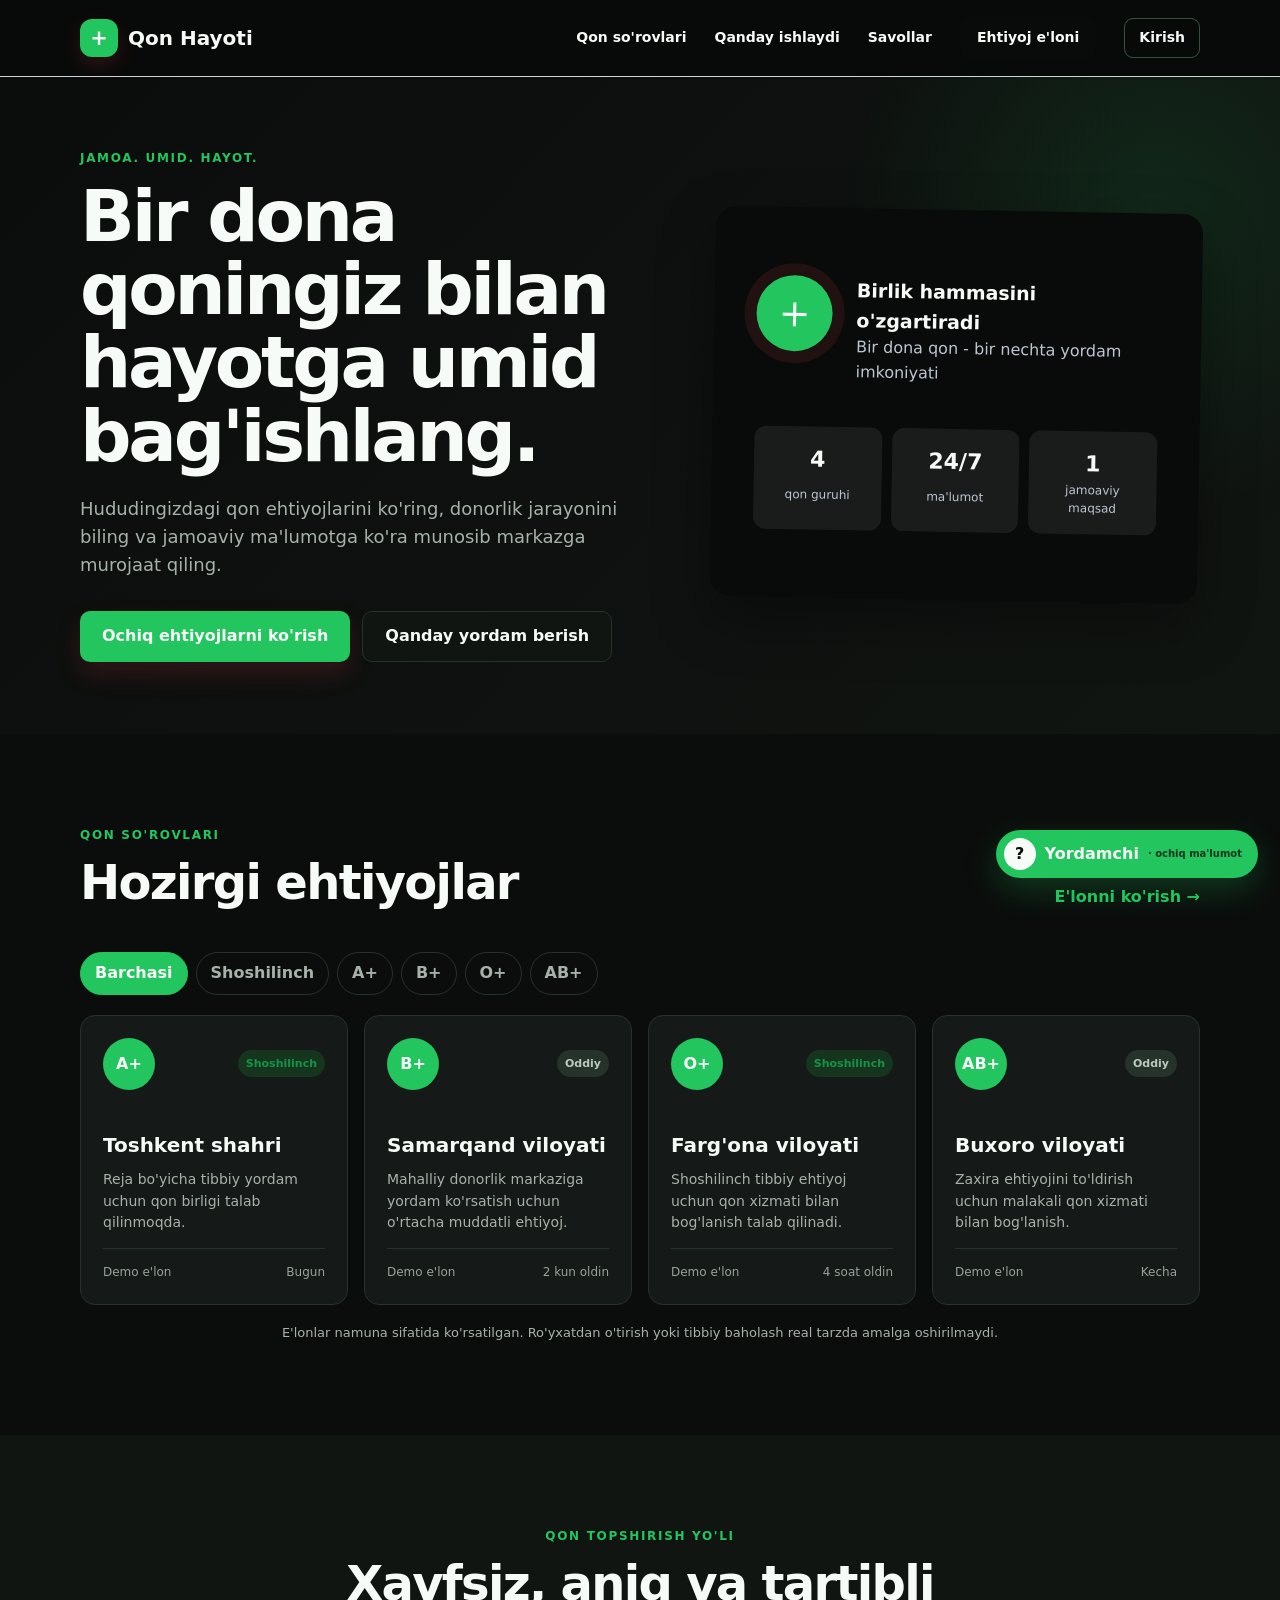
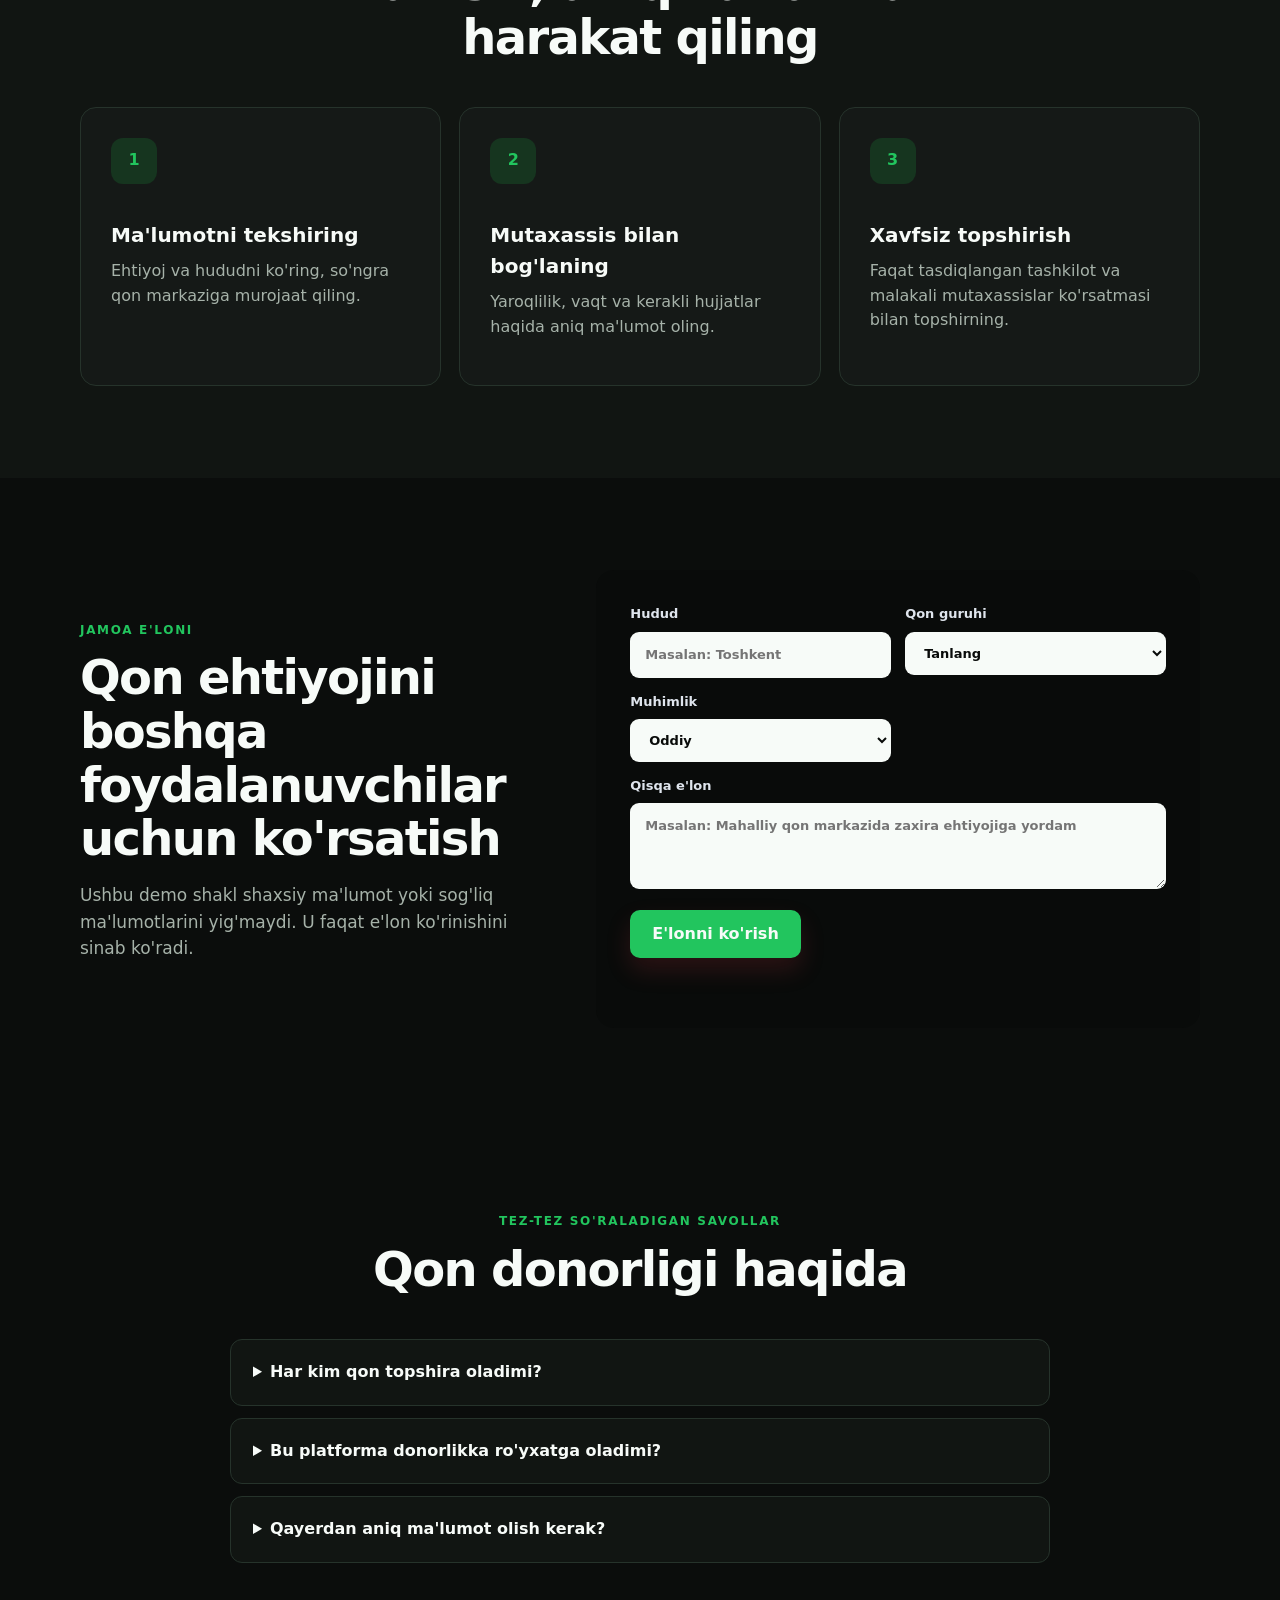
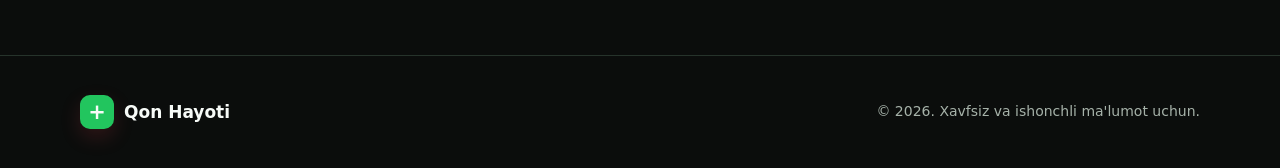
==== commit 2dec5f15: "Improve public-only blood donation frontend Co-authored-by: Copilot App <223556219+Copilot@users.nor" ====
--- a/index.html
+++ b/index.html
@@ -1,287 +1,280 @@
-<!DOCTYPE html>
+﻿<!doctype html>
 <html lang="uz">
-<head>
-<meta charset="UTF-8">
-<meta name="viewport" content="width=device-width, initial-scale=1.0">
-<meta name="theme-color" content="#111a3b">
-<title>Python Quiz — 120 ta interaktiv test</title>
-<style>
-:root{
-  --ink:#17213e;--muted:#74809b;--line:#e8ebf4;--paper:#fff;--bg:#f5f6fc;
-  --blue:#5865f2;--blue-dark:#4652dc;--blue-soft:#eef0ff;--violet:#8b5cf6;
-  --green:#168653;--green-soft:#eaf8f0;--red:#cf4655;--red-soft:#fff0f1;
-  --amber:#a66b12;--amber-soft:#fff7e7;--shadow:0 18px 50px rgba(35,45,92,.08);
-}
-*{box-sizing:border-box}
-html{scroll-behavior:smooth}
-body{margin:0;background:radial-gradient(circle at 8% 18%,#edf0ff 0,transparent 26rem),radial-gradient(circle at 93% 42%,#f0eaff 0,transparent 23rem),var(--bg);color:var(--ink);font-family:Inter,ui-sans-serif,system-ui,-apple-system,"Segoe UI",Arial,sans-serif;min-height:100vh}
-button{font:inherit}
-.hero{position:relative;overflow:hidden;background:linear-gradient(115deg,#111a3b 0%,#202e68 58%,#4d4fc4 100%);color:#fff;padding:25px 22px 54px}
-.hero:before,.hero:after{content:"";position:absolute;border-radius:50%;pointer-events:none}
-.hero:before{width:440px;height:440px;right:-90px;top:-280px;border:1px solid #ffffff20;box-shadow:0 0 0 48px #ffffff08,0 0 0 96px #ffffff06}
-.hero:after{width:250px;height:250px;right:22%;bottom:-210px;background:#9b8cff22;filter:blur(2px)}
-.container{width:min(1160px,100%);margin-inline:auto;position:relative;z-index:1}
-.navline{display:flex;align-items:center;justify-content:space-between;gap:16px}
-.brand{display:flex;align-items:center;gap:11px;font-size:14px;font-weight:800;letter-spacing:.02em}
-.brand-mark{width:42px;height:42px;border-radius:14px;display:grid;place-items:center;background:linear-gradient(145deg,#8b9bff,#6559eb);box-shadow:0 8px 22px #11133d88;font-weight:900;font-size:17px;letter-spacing:-.08em}
-.nav-tag{display:flex;align-items:center;gap:8px;padding:9px 13px;border:1px solid #ffffff24;background:#ffffff10;border-radius:99px;color:#e8ebff;font-size:12px;font-weight:700;backdrop-filter:blur(10px)}
-.live-dot{width:7px;height:7px;background:#73e0ac;border-radius:50%;box-shadow:0 0 0 4px #73e0ac22}
-.hero-content{display:flex;align-items:center;justify-content:space-between;gap:30px;padding-top:34px}
-.hero-copy{max-width:690px}
-.eyebrow{display:inline-flex;align-items:center;gap:8px;color:#cbd2ff;font-size:12px;font-weight:800;letter-spacing:.13em;text-transform:uppercase;margin-bottom:12px}
-.eyebrow:before{content:"";width:22px;height:2px;background:#9ca8ff;border-radius:2px}
-h1{font-size:clamp(32px,5vw,52px);letter-spacing:-.055em;line-height:1.06;margin:0 0 13px;font-weight:850}
-.hero-copy p{margin:0;color:#d0d7f4;font-size:15px;line-height:1.65;max-width:600px}
-.hero-chips{display:flex;gap:9px;flex-wrap:wrap;margin-top:22px}
-.hero-chip{border:1px solid #ffffff24;background:#ffffff0d;padding:8px 12px;border-radius:10px;color:#e6e9ff;font-size:12px;font-weight:650}
-.code-art{width:245px;flex:0 0 245px;transform:rotate(3deg);padding:18px;border-radius:20px;border:1px solid #ffffff2b;background:linear-gradient(145deg,#ffffff1e,#ffffff0b);box-shadow:0 24px 55px #080e2d55;backdrop-filter:blur(12px)}
-.code-top{display:flex;gap:5px;margin-bottom:19px}.code-top i{width:7px;height:7px;border-radius:50%;background:#ffffff70}.code-line{height:7px;border-radius:99px;background:#ffffff30;margin:11px 0}.code-line:nth-child(2){width:75%;background:#aab2ff}.code-line:nth-child(3){width:92%}.code-line:nth-child(4){width:55%;background:#9ce1bf}.code-line:nth-child(5){width:68%}.code-line:nth-child(6){width:42%;background:#ffcf8b}
-main{width:min(1160px,100%);margin:-25px auto 0;padding:0 18px 52px;position:relative;z-index:2}
-.stats{display:grid;grid-template-columns:repeat(3,1fr);gap:13px;margin-bottom:17px}
-.stat{display:flex;align-items:center;gap:13px;padding:16px 18px;border:1px solid #eaecf5;background:#ffffffed;box-shadow:0 8px 24px #28346a0c;border-radius:17px;min-width:0}
-.stat-icon{width:39px;height:39px;flex:0 0 39px;border-radius:12px;display:grid;place-items:center;background:var(--blue-soft);color:var(--blue)}
-.stat-icon svg{width:19px;height:19px}.stat small{display:block;color:var(--muted);font-size:11px;font-weight:700;letter-spacing:.02em;margin-bottom:3px}.stat strong{font-size:18px;letter-spacing:-.03em}
-.layout{display:grid;grid-template-columns:minmax(0,1fr) 300px;gap:17px;align-items:start}
-.quiz-card,.side-card,.results-card{background:var(--paper);border:1px solid #e9ebf4;border-radius:23px;box-shadow:var(--shadow)}
-.quiz-card{padding:clamp(22px,3.5vw,36px);min-width:0}
-.qmeta{display:flex;align-items:center;justify-content:space-between;gap:12px;margin-bottom:24px}
-.topic-pill{display:inline-flex;align-items:center;gap:8px;max-width:75%;padding:8px 12px;border-radius:9px;background:var(--blue-soft);color:#4c56cf;font-size:11px;font-weight:800;letter-spacing:.015em}
-.topic-pill:before{content:"";width:6px;height:6px;border-radius:50%;background:#747dff;flex:0 0 6px}
-.qcount{white-space:nowrap;font-size:12px;font-weight:800;color:#9099ae;font-variant-numeric:tabular-nums}
-.question{margin:0 0 25px;font-size:clamp(21px,3vw,28px);line-height:1.36;letter-spacing:-.035em;font-weight:800;scroll-margin-top:24px}
-.options{display:grid;gap:11px}
-.option{position:relative;display:flex;align-items:center;gap:13px;width:100%;min-height:62px;padding:13px 16px;border:1.5px solid #e8ebf3;border-radius:15px;background:#fff;cursor:pointer;text-align:left;transition:border-color .16s,background .16s,transform .16s,box-shadow .16s;}
-.option:hover{border-color:#aab1ff;background:#fafaff;transform:translateY(-1px);box-shadow:0 7px 19px #5865f210}
-.option.selected{border-color:var(--blue);background:linear-gradient(100deg,#f0f1ff,#fafaff);box-shadow:0 0 0 3px #5865f213}
-.option input{position:absolute;opacity:0;pointer-events:none}
-.letter{display:grid;place-items:center;width:33px;height:33px;flex:0 0 33px;border-radius:10px;background:#f1f3f8;color:#67728b;font-weight:850;font-size:12px;transition:.16s}
-.option.selected .letter{background:var(--blue);color:white}
-.opttext{font-size:14px;line-height:1.5;color:#303b58;font-weight:560;flex:1}
-.option-check{width:21px;height:21px;flex:0 0 21px;border:1.5px solid #dfe3ed;border-radius:50%;display:grid;place-items:center;color:transparent;font-size:12px;font-weight:900}
-.option.selected .option-check{border-color:var(--blue);background:var(--blue);color:white}
-.action-row{display:flex;justify-content:space-between;align-items:center;gap:12px;margin-top:26px;padding-top:21px;border-top:1px solid #eff0f5}
-.keyboard-tip{font-size:11px;color:#9aa2b4;line-height:1.5}.key{display:inline-grid;place-items:center;min-width:20px;height:20px;padding:0 5px;border:1px solid #e2e5ee;border-bottom-width:2px;border-radius:5px;color:#6e7890;background:#fafbfe;font-weight:800;margin-inline:2px}
-.actions{display:flex;gap:9px}
-.btn{border:0;border-radius:12px;padding:12px 17px;display:inline-flex;align-items:center;justify-content:center;gap:8px;font-size:13px;font-weight:800;cursor:pointer;transition:transform .15s,background .15s,box-shadow .15s;white-space:nowrap}
-.btn:hover:not(:disabled){transform:translateY(-1px)}.btn:active:not(:disabled){transform:translateY(0)}.btn:disabled{opacity:.35;cursor:not-allowed}
-.btn svg{width:16px;height:16px}
-.btn-secondary{background:#f0f2f8;color:#4e5871}.btn-secondary:hover:not(:disabled){background:#e7eaf3}
-.btn-primary{background:linear-gradient(135deg,#6671ff,#535de8);color:white;box-shadow:0 8px 18px #5865f22b}.btn-primary:hover:not(:disabled){box-shadow:0 11px 22px #5865f23d}
-.btn-finish{width:100%;margin-top:15px;background:#18244c;color:#fff;padding:13px}.btn-finish:hover{background:#26366d}
-.sidebar{display:grid;gap:14px}
-.side-card{padding:19px}
-.side-heading{display:flex;align-items:center;justify-content:space-between;gap:10px;margin-bottom:14px}
-.side-heading h3{font-size:14px;margin:0;font-weight:850;letter-spacing:-.015em}.side-heading span{font-size:11px;color:var(--muted);font-weight:700}
-.progress-numbers{display:flex;justify-content:space-between;align-items:baseline;margin-bottom:9px}.progress-numbers strong{font-size:22px;letter-spacing:-.04em}.progress-numbers span{font-size:11px;color:var(--muted);font-weight:700}
-.track{height:8px;background:#eff1f7;border-radius:99px;overflow:hidden}.bar{height:100%;width:0;background:linear-gradient(90deg,#6671ff,#9a74ff);border-radius:99px;transition:width .25s}
-.progress-note{font-size:11px;color:var(--muted);margin:10px 0 0;line-height:1.5}
-.gridnav{display:grid;grid-template-columns:repeat(6,minmax(0,1fr));gap:7px;max-height:340px;overflow-y:auto;padding:2px 3px 4px;scrollbar-width:thin;scrollbar-color:#d9def0 transparent}
-.navnum{height:36px;border:1px solid #e9ebf3;background:#fafbfe;color:#65708b;border-radius:9px;font-size:11px;font-weight:750;cursor:pointer;transition:.15s}
-.navnum:hover{border-color:#aab2ff;color:#4d58de;background:#f5f6ff}.navnum.current{color:#fff;border-color:#5e69f5;background:#5e69f5;box-shadow:0 4px 10px #5865f230}.navnum.done:not(.current){background:#eaf8f0;border-color:#c9ead6;color:#168653}.navnum.done.current{background:#5e69f5;color:#fff}
-.legend{display:flex;flex-wrap:wrap;gap:12px;margin-top:13px;color:#8892a8;font-size:10px;font-weight:650}.legend span{display:flex;align-items:center;gap:5px}.dot{width:7px;height:7px;border-radius:50%;background:#dfe3ed}.dot.blue{background:#5e69f5}.dot.green{background:#4eb782}
-.tip-box{display:flex;gap:10px;align-items:flex-start;padding:12px;border-radius:13px;background:#f7f7ff;color:#707b9b;font-size:11px;line-height:1.55}.tip-box svg{width:16px;height:16px;flex:0 0 16px;color:#747cf0;margin-top:1px}
-#results{display:none}.results-card{padding:clamp(22px,4vw,38px)}
-.results-banner{position:relative;overflow:hidden;padding:27px;border-radius:19px;background:linear-gradient(115deg,#17234d,#4c53bd);color:#fff}
-.results-banner:after{content:"";position:absolute;width:240px;height:240px;right:-100px;top:-130px;border-radius:50%;border:1px solid #ffffff25;box-shadow:0 0 0 35px #ffffff08,0 0 0 70px #ffffff06}
-.score-head{position:relative;z-index:1;display:flex;align-items:center;gap:22px;flex-wrap:wrap}
-.score-circle{--pct:0%;width:118px;height:118px;flex:0 0 118px;border-radius:50%;display:grid;place-items:center;background:conic-gradient(#8c9cff var(--pct),#ffffff24 0);position:relative}
-.score-circle:before{content:"";position:absolute;inset:9px;background:#202d65;border:1px solid #ffffff18;border-radius:50%}.score-circle strong{position:relative;font-size:27px;letter-spacing:-.04em}
-.score-info h2{margin:0 0 7px;font-size:27px;letter-spacing:-.04em}.score-info p{margin:0;color:#d4dcff;font-size:13px;line-height:1.5}
-.result-stats{display:grid;grid-template-columns:repeat(3,1fr);gap:11px;margin:18px 0 27px}
-.result-stat{padding:16px;border:1px solid var(--line);border-radius:15px;background:#fff}.result-stat small{display:block;color:var(--muted);font-size:11px;font-weight:700;margin-bottom:6px}.result-stat strong{font-size:22px;letter-spacing:-.04em}.correct{color:var(--green)}.wrong{color:var(--red)}.unanswered{color:var(--amber)}
-.review-head{display:flex;align-items:center;justify-content:space-between;gap:14px;flex-wrap:wrap;margin:0 0 13px}.review-head h3{margin:0;font-size:18px;letter-spacing:-.025em}
-.review-filter{display:flex;gap:6px;flex-wrap:wrap}.filter-btn{border:1px solid #e6e9f2;background:#fff;border-radius:99px;padding:8px 12px;color:#68738c;font-size:11px;font-weight:750;cursor:pointer}.filter-btn.active{background:var(--blue-soft);border-color:#cdd2ff;color:#4c56d7}
-.review-list{display:grid;gap:9px}.review-item{padding:16px;border:1px solid #eaedf4;border-radius:15px;background:#fff}.review-top{display:flex;justify-content:space-between;gap:12px;align-items:flex-start}.review-item h4{margin:0 0 10px;font-size:14px;line-height:1.5}.status-pill{display:inline-flex;white-space:nowrap;border-radius:99px;padding:5px 8px;font-size:10px;font-weight:850}.status-pill.ok{background:var(--green-soft);color:var(--green)}.status-pill.bad{background:var(--red-soft);color:var(--red)}.status-pill.empty{background:var(--amber-soft);color:var(--amber)}.review-item p{margin:5px 0 0;font-size:12px;line-height:1.55;color:#64708a}.review-item p strong{color:#35415e}.review-item p.answer-right strong{color:var(--green)}.empty-state{padding:25px;text-align:center;border:1px dashed #dfe3ef;border-radius:15px;color:#7c87a0;font-size:13px}
-.bottom-actions{display:flex;gap:9px;flex-wrap:wrap;margin-top:22px;padding-top:18px;border-top:1px solid #eff0f5}
-.modal-backdrop{position:fixed;inset:0;z-index:20;background:#11193699;display:grid;place-items:center;padding:18px;backdrop-filter:blur(5px)}.modal-backdrop.hidden{display:none}.modal{width:min(420px,100%);padding:25px;border-radius:21px;background:#fff;box-shadow:0 24px 70px #0c143b40}.modal-icon{width:44px;height:44px;border-radius:14px;background:#fff5e4;color:#b7791f;display:grid;place-items:center;font-size:21px;margin-bottom:13px}.modal h3{margin:0 0 7px;font-size:20px;letter-spacing:-.03em}.modal p{margin:0;color:#75809a;font-size:13px;line-height:1.6}.modal-actions{display:flex;justify-content:flex-end;gap:8px;margin-top:21px}
-@media(max-width:900px){.layout{grid-template-columns:minmax(0,1fr) 260px}.code-art{width:190px;flex-basis:190px}.gridnav{grid-template-columns:repeat(5,minmax(0,1fr))}}
-@media(max-width:720px){.hero{padding:18px 17px 47px}.hero-content{padding-top:29px}.code-art{display:none}.hero-copy p{font-size:13px}.hero-chip{font-size:11px;padding:7px 9px}main{padding-inline:13px}.stats{gap:8px}.stat{padding:12px;gap:9px}.stat-icon{width:33px;height:33px;flex-basis:33px}.stat small{font-size:10px}.stat strong{font-size:16px}.layout{grid-template-columns:1fr}.sidebar{grid-row:2}.side-card{padding:16px}.gridnav{grid-template-columns:repeat(10,minmax(0,1fr));max-height:190px}.quiz-card{padding:21px}.action-row{align-items:stretch;flex-direction:column}.keyboard-tip{text-align:center}.actions{width:100%}.actions .btn{flex:1}.question{font-size:22px}}
-@media(max-width:430px){.brand{font-size:12px}.brand-mark{width:36px;height:36px}.nav-tag{font-size:10px;padding:8px 9px}.stats{grid-template-columns:repeat(3,minmax(0,1fr))}.stat{display:block;padding:10px}.stat-icon{margin-bottom:7px;width:30px;height:30px}.stat small{min-height:25px;line-height:1.25}.stat strong{font-size:15px}.qmeta{align-items:flex-start;flex-direction:column;gap:9px;margin-bottom:18px}.topic-pill{max-width:100%}.qcount{align-self:flex-end;margin-top:-29px}.option{padding:11px;min-height:57px;gap:9px}.letter{width:30px;height:30px;flex-basis:30px}.opttext{font-size:13px}.btn{padding:12px 10px;font-size:12px}.gridnav{grid-template-columns:repeat(8,minmax(0,1fr))}.result-stats{gap:7px}.result-stat{padding:11px}.result-stat small{font-size:10px}.result-stat strong{font-size:18px}.results-banner{padding:20px}.score-circle{width:94px;height:94px;flex-basis:94px}.score-info h2{font-size:22px}.review-top{display:block}.status-pill{margin:0 0 9px}}
-@media(prefers-reduced-motion:reduce){*,*:before,*:after{scroll-behavior:auto!important;transition:none!important}}
-</style>
-</head>
-<body>
-<header class="hero">
-  <div class="container">
-    <div class="navline">
-      <div class="brand"><div class="brand-mark">Py</div><span>PYTHON QUIZ</span></div>
-      <div class="nav-tag"><i class="live-dot"></i> Interaktiv test</div>
-    </div>
-    <div class="hero-content">
-      <div class="hero-copy">
-        <div class="eyebrow">Bilimingizni sinab ko‘ring</div>
-        <h1>Python dasturlash<br>asoslari</h1>
-        <p>12 ta mavzu bo‘yicha bilimlaringizni tekshiring. Har bir savolga javob tanlang va yakunda batafsil natijangizni ko‘ring.</p>
-        <div class="hero-chips"><span class="hero-chip">✦ 120 ta savol</span><span class="hero-chip">◈ 4 ta variant</span><span class="hero-chip">✓ Yakuniy tahlil</span></div>
+  <head>
+    <meta charset="UTF-8" />
+    <meta name="viewport" content="width=device-width, initial-scale=1.0" />
+    <meta
+      name="description"
+      content="Qon donorligi jamoasi uchun so'rovlar, ehtiyojlar va donorlik ma'lumotlari."
+    />
+    <meta name="robots" content="noarchive, nosnippet" />
+    <meta name="googlebot" content="noarchive, nosnippet" />
+    <title>Qon Hayoti - Qon donorligi platformasi</title>
+    <link rel="stylesheet" href="styles.css" />
+  </head>
+  <body>
+    <header class="site-header">
+      <nav class="nav container" aria-label="Asosiy navigatsiya">
+        <a class="brand" href="#home" aria-label="Bosh sahifa">
+          <span class="brand-mark" aria-hidden="true">+</span>
+          <span>Qon Hayoti</span>
+        </a>
+
+        <button
+          class="menu-button"
+          type="button"
+          aria-expanded="false"
+          aria-controls="nav-links"
+          aria-label="Menyuni ochish"
+        >
+          <span></span><span></span><span></span>
+        </button>
+
+        <div class="nav-links" id="nav-links">
+          <a href="#requests">Qon so'rovlari</a>
+          <a href="#how">Qanday ishlaydi</a>
+          <a href="#faq">Savollar</a>
+          <a class="nav-contact" href="#request">Ehtiyoj e'loni</a>
+          <button class="login-button" type="button" data-open-login>Kirish</button>
+        </div>
+      </nav>
+    </header>
+
+    <main>
+      <section class="hero" id="home">
+        <div class="container hero-grid">
+          <div class="hero-copy">
+            <p class="eyebrow">JAMOA. UMID. HAYOT.</p>
+            <h1>Bir dona qoningiz bilan hayotga umid bag'ishlang.</h1>
+            <p class="hero-text">
+              Hududingizdagi qon ehtiyojlarini ko'ring, donorlik jarayonini
+              biling va jamoaviy ma'lumotga ko'ra munosib markazga murojaat qiling.
+            </p>
+            <div class="hero-actions">
+              <a class="button button-primary" href="#requests">Ochiq ehtiyojlarni ko'rish</a>
+              <a class="button button-secondary" href="#how">Qanday yordam berish</a>
+            </div>
+          </div>
+
+          <aside class="hero-panel" aria-label="Platforma statistikasi">
+            <div class="pulse-icon" aria-hidden="true">+</div>
+            <div>
+              <strong>Birlik hammasini o'zgartiradi</strong>
+              <span>Bir dona qon - bir nechta yordam imkoniyati</span>
+            </div>
+            <div class="hero-metrics">
+              <div><strong>4</strong><span>qon guruhi</span></div>
+              <div><strong>24/7</strong><span>ma'lumot</span></div>
+              <div><strong>1</strong><span>jamoaviy maqsad</span></div>
+            </div>
+          </aside>
+        </div>
+      </section>
+
+      <section class="requests section" id="requests">
+        <div class="container">
+          <div class="section-heading heading-row">
+            <div>
+              <p class="eyebrow">QON SO'ROVLARI</p>
+              <h2>Hozirgi ehtiyojlar</h2>
+            </div>
+            <a class="text-link" href="#request">E'lonni ko'rish &rarr;</a>
+          </div>
+
+          <div class="filters" aria-label="Ehtiyojlar filtri">
+            <button class="filter active" type="button" data-filter="all">Barchasi</button>
+            <button class="filter" type="button" data-filter="urgent">Shoshilinch</button>
+            <button class="filter" type="button" data-filter="A+">A+</button>
+            <button class="filter" type="button" data-filter="B+">B+</button>
+            <button class="filter" type="button" data-filter="O+">O+</button>
+            <button class="filter" type="button" data-filter="AB+">AB+</button>
+          </div>
+
+          <div class="request-grid" id="request-grid">
+            <article class="request-card" data-type="A+" data-urgent="true">
+              <div class="request-top">
+                <span class="blood-badge">A+</span>
+                <span class="urgent-badge">Shoshilinch</span>
+              </div>
+              <h3>Toshkent shahri</h3>
+              <p>Reja bo'yicha tibbiy yordam uchun qon birligi talab qilinmoqda.</p>
+              <div class="request-meta"><span>Demo e'lon</span><span>Bugun</span></div>
+            </article>
+            <article class="request-card" data-type="B+" data-urgent="false">
+              <div class="request-top">
+                <span class="blood-badge">B+</span>
+                <span class="normal-badge">Oddiy</span>
+              </div>
+              <h3>Samarqand viloyati</h3>
+              <p>Mahalliy donorlik markaziga yordam ko'rsatish uchun o'rtacha muddatli ehtiyoj.</p>
+              <div class="request-meta"><span>Demo e'lon</span><span>2 kun oldin</span></div>
+            </article>
+            <article class="request-card" data-type="O+" data-urgent="true">
+              <div class="request-top">
+                <span class="blood-badge">O+</span>
+                <span class="urgent-badge">Shoshilinch</span>
+              </div>
+              <h3>Farg'ona viloyati</h3>
+              <p>Shoshilinch tibbiy ehtiyoj uchun qon xizmati bilan bog'lanish talab qilinadi.</p>
+              <div class="request-meta"><span>Demo e'lon</span><span>4 soat oldin</span></div>
+            </article>
+            <article class="request-card" data-type="AB+" data-urgent="false">
+              <div class="request-top">
+                <span class="blood-badge">AB+</span>
+                <span class="normal-badge">Oddiy</span>
+              </div>
+              <h3>Buxoro viloyati</h3>
+              <p>Zaxira ehtiyojini to'ldirish uchun malakali qon xizmati bilan bog'lanish.</p>
+              <div class="request-meta"><span>Demo e'lon</span><span>Kecha</span></div>
+            </article>
+          </div>
+          <p class="demo-note">E'lonlar namuna sifatida ko'rsatilgan. Ro'yxatdan o'tirish yoki tibbiy baholash real tarzda amalga oshirilmaydi.</p>
+        </div>
+      </section>
+
+      <section class="how section" id="how">
+        <div class="container">
+          <div class="section-heading">
+            <p class="eyebrow">QON TOPSHIRISH YO'LI</p>
+            <h2>Xavfsiz, aniq va tartibli harakat qiling</h2>
+          </div>
+          <div class="steps-grid">
+            <article>
+              <span class="step-number">1</span>
+              <h3>Ma'lumotni tekshiring</h3>
+              <p>Ehtiyoj va hududni ko'ring, so'ngra qon markaziga murojaat qiling.</p>
+            </article>
+            <article>
+              <span class="step-number">2</span>
+              <h3>Mutaxassis bilan bog'laning</h3>
+              <p>Yaroqlilik, vaqt va kerakli hujjatlar haqida aniq ma'lumot oling.</p>
+            </article>
+            <article>
+              <span class="step-number">3</span>
+              <h3>Xavfsiz topshirish</h3>
+              <p>Faqat tasdiqlangan tashkilot va malakali mutaxassislar ko'rsatmasi bilan topshirning.</p>
+            </article>
+          </div>
+        </div>
+      </section>
+
+      <section class="request section" id="request">
+        <div class="container request-layout">
+          <div class="request-copy">
+            <p class="eyebrow">JAMOA E'LONI</p>
+            <h2>Qon ehtiyojini boshqa foydalanuvchilar uchun ko'rsatish</h2>
+            <p>
+              Ushbu demo shakl shaxsiy ma'lumot yoki sog'liq ma'lumotlarini
+              yig'maydi. U faqat e'lon ko'rinishini sinab ko'radi.
+            </p>
+          </div>
+          <form class="public-request-form" id="public-request-form">
+            <label>
+              Hudud
+              <input type="text" name="region" placeholder="Masalan: Toshkent" required />
+            </label>
+            <label>
+              Qon guruhi
+              <select name="bloodType" required>
+                <option value="">Tanlang</option>
+                <option>A+</option><option>A-</option>
+                <option>B+</option><option>B-</option>
+                <option>O+</option><option>O-</option>
+                <option>AB+</option><option>AB-</option>
+              </select>
+            </label>
+            <label>
+              Muhimlik
+              <select name="urgency" required>
+                <option value="Oddiy">Oddiy</option>
+                <option value="Shoshilinch">Shoshilinch</option>
+              </select>
+            </label>
+            <label>
+              Qisqa e'lon
+              <textarea name="note" rows="3" maxlength="180" placeholder="Masalan: Mahalliy qon markazida zaxira ehtiyojiga yordam" required></textarea>
+            </label>
+            <button class="button button-primary" type="submit">E'lonni ko'rish</button>
+            <p class="form-status" id="form-status" role="status"></p>
+          </form>
+        </div>
+      </section>
+
+      <section class="faq section" id="faq">
+        <div class="container">
+          <div class="section-heading">
+            <p class="eyebrow">TEZ-TEZ SO'RALADIGAN SAVOLLAR</p>
+            <h2>Qon donorligi haqida</h2>
+          </div>
+          <div class="faq-grid">
+            <details>
+              <summary>Har kim qon topshira oladimi?</summary>
+              <p>Yo'q. Yaroqlilik yosh, sog'liq holati va mahalliy qon xizmati qoidalariga qarab mutaxassis tomonidan aniqlanadi.</p>
+            </details>
+            <details>
+              <summary>Bu platforma donorlikka ro'yxatga oladimi?</summary>
+              <p>Yo'q. Bu statik versiya ma'lumot va jamoaviy e'lonlarni namoyish qiladi. Real ro'yxatdan o'tish uchun backend va tasdiqlangan tashkilot kerak.</p>
+            </details>
+            <details>
+              <summary>Qayerdan aniq ma'lumot olish kerak?</summary>
+              <p>Har doim mahalliy shifoxona yoki litsenziyalangan qon topshirish xizmatiga murojaat qiling.</p>
+            </details>
+          </div>
+        </div>
+      </section>
+    </main>
+
+    <footer>
+      <div class="container footer-inner">
+        <a class="brand footer-brand" href="#home">
+          <span class="brand-mark" aria-hidden="true">+</span>
+          <span>Qon Hayoti</span>
+        </a>
+        <p>&copy; <span id="year"></span>. Xavfsiz va ishonchli ma'lumot uchun.</p>
       </div>
-      <div class="code-art" aria-hidden="true"><div class="code-top"><i></i><i></i><i></i></div><div class="code-line" style="width:39%"></div><div class="code-line"></div><div class="code-line"></div><div class="code-line"></div><div class="code-line"></div></div>
-    </div>
-  </div>
-</header>
-<main>
-  <div id="testView">
-    <div class="stats">
-      <div class="stat"><div class="stat-icon"><svg viewBox="0 0 24 24" fill="none" stroke="currentColor" stroke-width="2"><path d="M8 5h12M8 12h12M8 19h12M3 5h.01M3 12h.01M3 19h.01"/></svg></div><div><small>Jami savollar</small><strong>120</strong></div></div>
-      <div class="stat"><div class="stat-icon"><svg viewBox="0 0 24 24" fill="none" stroke="currentColor" stroke-width="2"><path d="M5 12.5 9.2 17 19 7"/></svg></div><div><small>Belgilangan</small><strong id="answeredStat">0 / 120</strong></div></div>
-      <div class="stat"><div class="stat-icon"><svg viewBox="0 0 24 24" fill="none" stroke="currentColor" stroke-width="2"><circle cx="12" cy="12" r="9"/><path d="M12 7v5l3 2"/></svg></div><div><small>Hozirgi savol</small><strong id="currentStat">1 / 120</strong></div></div>
-    </div>
-    <div class="layout">
-      <section class="quiz-card" id="quizCard" aria-live="polite">
-        <div class="qmeta"><span class="topic-pill" id="sectionTag"></span><span class="qcount" id="qCount"></span></div>
-        <h2 class="question" id="questionText" tabindex="-1"></h2>
-        <div class="options" id="options"></div>
-        <div class="action-row">
-          <div class="keyboard-tip">Tezkor tanlash: <span class="key">1</span><span class="key">2</span><span class="key">3</span><span class="key">4</span> · O‘tish: <span class="key">←</span><span class="key">→</span></div>
-          <div class="actions">
-            <button class="btn btn-secondary" id="prevBtn" type="button" onclick="move(-1)"><svg viewBox="0 0 24 24" fill="none" stroke="currentColor" stroke-width="2"><path d="m15 18-6-6 6-6"/></svg> Oldingi</button>
-            <button class="btn btn-primary" id="nextBtn" type="button" onclick="move(1)">Keyingi <svg viewBox="0 0 24 24" fill="none" stroke="currentColor" stroke-width="2"><path d="m9 18 6-6-6-6"/></svg></button>
-          </div>
-        </div>
-      </section>
-      <aside class="sidebar">
-        <section class="side-card">
-          <div class="side-heading"><h3>Test jarayoni</h3><span id="progressText">0%</span></div>
-          <div class="progress-numbers"><strong id="progressCount">0 <span style="font-size:12px;color:#9aa3b7;font-weight:650">/ 120</span></strong><span>javob berildi</span></div>
-          <div class="track"><div class="bar" id="progressBar"></div></div>
-          <p class="progress-note" id="remainingHint">Boshlash uchun javob variantini tanlang.</p>
-        </section>
-        <section class="side-card">
-          <div class="side-heading"><h3>Savollar xaritasi</h3><span>120 savol</span></div>
-          <div class="gridnav" id="numberGrid" aria-label="Savol raqamlari"></div>
-          <div class="legend"><span><i class="dot blue"></i>Hozirgi</span><span><i class="dot green"></i>Javoblangan</span><span><i class="dot"></i>Bo‘sh</span></div>
-          <button class="btn btn-finish" type="button" onclick="finishQuiz()">Testni yakunlash <svg viewBox="0 0 24 24" fill="none" stroke="currentColor" stroke-width="2"><path d="m5 12 4 4L19 6"/></svg></button>
-        </section>
-        <div class="tip-box"><svg viewBox="0 0 24 24" fill="none" stroke="currentColor" stroke-width="2"><circle cx="12" cy="12" r="9"/><path d="M12 11v5m0-8h.01"/></svg><span>Javobni o‘zgartirish mumkin. Belgilangan javoblar test yakunlanguncha saqlanib turadi.</span></div>
-      </aside>
-    </div>
-  </div>
-  <section id="results">
-    <div class="results-card">
-      <div class="results-banner"><div class="score-head"><div class="score-circle" id="scoreCircle"><strong id="scorePercent">0%</strong></div><div class="score-info"><h2 id="resultTitle">Natijangiz tayyor!</h2><p id="resultSummary"></p></div></div></div>
-      <div class="result-stats"><div class="result-stat"><small>To‘g‘ri javoblar</small><strong class="correct" id="correctCount">0</strong></div><div class="result-stat"><small>Noto‘g‘ri javoblar</small><strong class="wrong" id="wrongCount">0</strong></div><div class="result-stat"><small>Javobsiz savollar</small><strong class="unanswered" id="emptyCount">0</strong></div></div>
-      <div class="review-head"><h3>Javoblar tahlili</h3><div class="review-filter"><button class="filter-btn active" data-filter="all" onclick="setFilter('all',this)">Barchasi</button><button class="filter-btn" data-filter="wrong" onclick="setFilter('wrong',this)">Xatolar</button><button class="filter-btn" data-filter="empty" onclick="setFilter('empty',this)">Javobsiz</button></div></div>
-      <div class="review-list" id="reviewList"></div>
-      <div class="bottom-actions"><button class="btn btn-primary" type="button" onclick="restartQuiz()">↻ Qayta boshlash</button><button class="btn btn-secondary" type="button" onclick="window.print()">Natijani chop etish</button></div>
-    </div>
-  </section>
-</main>
-<div class="modal-backdrop hidden" id="finishModal" role="dialog" aria-modal="true" aria-labelledby="modalTitle">
-  <div class="modal"><div class="modal-icon">!</div><h3 id="modalTitle">Testni yakunlaysizmi?</h3><p id="modalText"></p><div class="modal-actions"><button class="btn btn-secondary" type="button" onclick="closeModal()">Davom etish</button><button class="btn btn-primary" type="button" onclick="confirmFinish()">Yakunlash</button></div></div>
-</div>
-<script>
-const QUESTIONS = [{"id":1,"section":"Python tarixi va umumiy tushunchalar","text":"Python dasturlash tilining muallifi kim?","options":[{"key":"A","text":"Guido van Rossum"},{"key":"B","text":"Dennis Ritchie"},{"key":"C","text":"James Gosling"},{"key":"D","text":"Linus Torvalds"}],"answer":"A"},{"id":2,"section":"Python tarixi va umumiy tushunchalar","text":"Python qaysi turdagi dasturlash tiliga kiradi?","options":[{"key":"A","text":"Faqat belgilash tili"},{"key":"B","text":"Umumiy maqsadli dasturlash tili"},{"key":"C","text":"Faqat ma’lumotlar bazasi tili"},{"key":"D","text":"Faqat operatsion tizim"}],"answer":"B"},{"id":3,"section":"Python tarixi va umumiy tushunchalar","text":"Python fayllarining odatiy kengaytmasi qaysi?","options":[{"key":"A","text":".html"},{"key":"B","text":".java"},{"key":"C","text":".py"},{"key":"D","text":".cpp"}],"answer":"C"},{"id":4,"section":"Python tarixi va umumiy tushunchalar","text":"Python’da kod bajaruvchi asosiy dastur nima deb ataladi?","options":[{"key":"A","text":"Kompilyator jadvali"},{"key":"B","text":"Python interpretatori"},{"key":"C","text":"Brauzer"},{"key":"D","text":"Matn muharriri"}],"answer":"B"},{"id":5,"section":"Python tarixi va umumiy tushunchalar","text":"Python nomi qaysi manbadan olingan?","options":[{"key":"A","text":"Ilon nomidan"},{"key":"B","text":"Monty Python komediya guruhidan"},{"key":"C","text":"Protsessor nomidan"},{"key":"D","text":"Matematik olim nomidan"}],"answer":"B"},{"id":6,"section":"Python tarixi va umumiy tushunchalar","text":"Python qaysi sohada ishlatilishi mumkin?","options":[{"key":"A","text":"Ma’lumotlar tahlilida"},{"key":"B","text":"Faqat rasm chizishda"},{"key":"C","text":"Faqat matn terishda"},{"key":"D","text":"Faqat elektr montajida"}],"answer":"A"},{"id":7,"section":"Python tarixi va umumiy tushunchalar","text":"Python’da veb-ilovalar yaratishga yordam beruvchi freymvork qaysi?","options":[{"key":"A","text":"Django"},{"key":"B","text":"Excel"},{"key":"C","text":"PowerPoint"},{"key":"D","text":"Git"}],"answer":"A"},{"id":8,"section":"Python tarixi va umumiy tushunchalar","text":"NumPy kutubxonasi ko‘proq nima uchun ishlatiladi?","options":[{"key":"A","text":"Massivlar va sonli hisoblashlar"},{"key":"B","text":"Audio yozish"},{"key":"C","text":"Veb sahifa bezash"},{"key":"D","text":"Fayl siqish"}],"answer":"A"},{"id":9,"section":"Python tarixi va umumiy tushunchalar","text":"Python’da buyruqlar odatda qanday ajratiladi?","options":[{"key":"A","text":"Faqat vergul bilan"},{"key":"B","text":"Yangi satr va bloklar orqali"},{"key":"C","text":"Faqat nuqtali vergul bilan"},{"key":"D","text":"Faqat qavs bilan"}],"answer":"B"},{"id":10,"section":"Python tarixi va umumiy tushunchalar","text":"Python’ning muhim xususiyatlaridan biri qaysi?","options":[{"key":"A","text":"O‘qilishi qulay sintaksis"},{"key":"B","text":"Faqat bitta platformada ishlashi"},{"key":"C","text":"O‘zgaruvchilarni qo‘llamasligi"},{"key":"D","text":"Faqat ikkilik kod yozilishi"}],"answer":"A"},{"id":11,"section":"print(), input() va ma’lumot turlari","text":"print('Assalom') nima bajaradi?","options":[{"key":"A","text":"Matnni ekranga chiqaradi"},{"key":"B","text":"Matnni kiritadi"},{"key":"C","text":"Dasturni yopadi"},{"key":"D","text":"O‘zgaruvchi yaratadi"}],"answer":"A"},{"id":12,"section":"print(), input() va ma’lumot turlari","text":"input() funksiyasi odatda qaysi turdagi qiymat qaytaradi?","options":[{"key":"A","text":"int"},{"key":"B","text":"float"},{"key":"C","text":"str"},{"key":"D","text":"list"}],"answer":"C"},{"id":13,"section":"print(), input() va ma’lumot turlari","text":"n = input() dan keyin n ning turi odatda qanday bo‘ladi?","options":[{"key":"A","text":"str"},{"key":"B","text":"int"},{"key":"C","text":"bool"},{"key":"D","text":"float"}],"answer":"A"},{"id":14,"section":"print(), input() va ma’lumot turlari","text":"type(8) natijasi qaysi tur?","options":[{"key":"A","text":"float"},{"key":"B","text":"int"},{"key":"C","text":"str"},{"key":"D","text":"bool"}],"answer":"B"},{"id":15,"section":"print(), input() va ma’lumot turlari","text":"type(8.0) natijasi qaysi tur?","options":[{"key":"A","text":"int"},{"key":"B","text":"float"},{"key":"C","text":"complex"},{"key":"D","text":"str"}],"answer":"B"},{"id":16,"section":"print(), input() va ma’lumot turlari","text":"print(3, 5, sep=':') natijasi nima?","options":[{"key":"A","text":"35"},{"key":"B","text":"3 5"},{"key":"C","text":"3:5"},{"key":"D","text":"3,5"}],"answer":"C"},{"id":17,"section":"print(), input() va ma’lumot turlari","text":"print('Hi', end='!') qanday matn chiqaradi?","options":[{"key":"A","text":"!Hi"},{"key":"B","text":"Hi!"},{"key":"C","text":"Hi va yangi satr"},{"key":"D","text":"Hech narsa"}],"answer":"B"},{"id":18,"section":"print(), input() va ma’lumot turlari","text":"int('24') natijasi nima?","options":[{"key":"A","text":"'24'"},{"key":"B","text":"24 butun soni"},{"key":"C","text":"24.0"},{"key":"D","text":"Xatolik"}],"answer":"B"},{"id":19,"section":"print(), input() va ma’lumot turlari","text":"str(6) nimani qaytaradi?","options":[{"key":"A","text":"6 sonini"},{"key":"B","text":"'6' satrini"},{"key":"C","text":"6.0 ni"},{"key":"D","text":"False"}],"answer":"B"},{"id":20,"section":"print(), input() va ma’lumot turlari","text":"bool(0) natijasi nima?","options":[{"key":"A","text":"True"},{"key":"B","text":"False"},{"key":"C","text":"None"},{"key":"D","text":"0.0"}],"answer":"B"},{"id":21,"section":"O‘zgaruvchilar, nomlash va konvertatsiya","text":"Qaysi nom o‘zgaruvchi uchun to‘g‘ri?","options":[{"key":"A","text":"2qiymat"},{"key":"B","text":"qiymat-son"},{"key":"C","text":"qiymat_son"},{"key":"D","text":"for"}],"answer":"C"},{"id":22,"section":"O‘zgaruvchilar, nomlash va konvertatsiya","text":"Python’da katta va kichik harflar farqlanadimi?","options":[{"key":"A","text":"Yo‘q"},{"key":"B","text":"Ha"},{"key":"C","text":"Faqat sonlarda"},{"key":"D","text":"Faqat funksiyalarda"}],"answer":"B"},{"id":23,"section":"O‘zgaruvchilar, nomlash va konvertatsiya","text":"O‘zgaruvchi qiymati qanday belgilanadi?","options":[{"key":"A","text":"=="},{"key":"B","text":"="},{"key":"C","text":"!="},{"key":"D","text":"<="}],"answer":"B"},{"id":24,"section":"O‘zgaruvchilar, nomlash va konvertatsiya","text":"Bir qatorli izoh qaysi belgi bilan boshlanadi?","options":[{"key":"A","text":"//"},{"key":"B","text":"#"},{"key":"C","text":"<!--"},{"key":"D","text":"**"}],"answer":"B"},{"id":25,"section":"O‘zgaruvchilar, nomlash va konvertatsiya","text":"Konstantalar odatda qanday yoziladi?","options":[{"key":"A","text":"UPPER_CASE"},{"key":"B","text":"camelCase"},{"key":"C","text":"kebab-case"},{"key":"D","text":"Faqat kichik harfda"}],"answer":"A"},{"id":26,"section":"O‘zgaruvchilar, nomlash va konvertatsiya","text":"float('2.75') natijasi qaysi?","options":[{"key":"A","text":"2"},{"key":"B","text":"2.75"},{"key":"C","text":"'2.75'"},{"key":"D","text":"Xatolik"}],"answer":"B"},{"id":27,"section":"O‘zgaruvchilar, nomlash va konvertatsiya","text":"int(4.9) natijasi nima?","options":[{"key":"A","text":"5"},{"key":"B","text":"4"},{"key":"C","text":"4.9"},{"key":"D","text":"Xatolik"}],"answer":"B"},{"id":28,"section":"O‘zgaruvchilar, nomlash va konvertatsiya","text":"bool('') natijasi nima?","options":[{"key":"A","text":"True"},{"key":"B","text":"False"},{"key":"C","text":"0"},{"key":"D","text":"Xatolik"}],"answer":"B"},{"id":29,"section":"O‘zgaruvchilar, nomlash va konvertatsiya","text":"Quyidagilardan qaysi biri bo‘sh qiymat hisoblanadi?","options":[{"key":"A","text":"'0'"},{"key":"B","text":"[0]"},{"key":"C","text":"''"},{"key":"D","text":"'False'"}],"answer":"C"},{"id":30,"section":"O‘zgaruvchilar, nomlash va konvertatsiya","text":"Python’da bir nechta qiymatni bitta o‘zgaruvchiga tuple qilib berish mumkinmi?","options":[{"key":"A","text":"Ha"},{"key":"B","text":"Yo‘q"},{"key":"C","text":"Faqat matnda"},{"key":"D","text":"Faqat float’da"}],"answer":"A"},{"id":31,"section":"String va uning metodlari","text":"s = 'Dastur'; s[0] natijasi nima?","options":[{"key":"A","text":"D"},{"key":"B","text":"a"},{"key":"C","text":"r"},{"key":"D","text":"Xatolik"}],"answer":"A"},{"id":32,"section":"String va uning metodlari","text":"s = 'Dastur'; s[-1] natijasi nima?","options":[{"key":"A","text":"D"},{"key":"B","text":"u"},{"key":"C","text":"r"},{"key":"D","text":"s"}],"answer":"C"},{"id":33,"section":"String va uning metodlari","text":"'Python'[1:4] natijasi qaysi?","options":[{"key":"A","text":"Pyt"},{"key":"B","text":"yth"},{"key":"C","text":"tho"},{"key":"D","text":"ython"}],"answer":"B"},{"id":34,"section":"String va uning metodlari","text":"'Salom'[:2] natijasi nima?","options":[{"key":"A","text":"Sa"},{"key":"B","text":"al"},{"key":"C","text":"Sal"},{"key":"D","text":"lom"}],"answer":"A"},{"id":35,"section":"String va uning metodlari","text":"'Salom'[2:] natijasi nima?","options":[{"key":"A","text":"Sa"},{"key":"B","text":"lom"},{"key":"C","text":"alo"},{"key":"D","text":"om"}],"answer":"B"},{"id":36,"section":"String va uning metodlari","text":"'  test  '.strip() nima qaytaradi?","options":[{"key":"A","text":"'  test  '"},{"key":"B","text":"'test'"},{"key":"C","text":"'test  '"},{"key":"D","text":"'  test'"}],"answer":"B"},{"id":37,"section":"String va uning metodlari","text":"'kitob'.upper() natijasi nima?","options":[{"key":"A","text":"Kitob"},{"key":"B","text":"KITOB"},{"key":"C","text":"kitob"},{"key":"D","text":"kItOb"}],"answer":"B"},{"id":38,"section":"String va uning metodlari","text":"'PYTHON'.lower() natijasi nima?","options":[{"key":"A","text":"python"},{"key":"B","text":"Python"},{"key":"C","text":"PYTHON"},{"key":"D","text":"PyThOn"}],"answer":"A"},{"id":39,"section":"String va uning metodlari","text":"'a,b,c'.split(',') natijasi qaysi?","options":[{"key":"A","text":"'a b c'"},{"key":"B","text":"['a','b','c']"},{"key":"C","text":"('a','b','c')"},{"key":"D","text":"['a,b,c']"}],"answer":"B"},{"id":40,"section":"String va uning metodlari","text":"Python stringlari qanday xususiyatga ega?","options":[{"key":"A","text":"O‘zgarmas (immutable)"},{"key":"B","text":"Har doim o‘zgaruvchan"},{"key":"C","text":"Faqat raqam saqlaydi"},{"key":"D","text":"Indekslanmaydi"}],"answer":"A"},{"id":41,"section":"Sonlar va arifmetik operatorlar","text":"17 // 4 natijasi nima?","options":[{"key":"A","text":"4.25"},{"key":"B","text":"4"},{"key":"C","text":"1"},{"key":"D","text":"5"}],"answer":"B"},{"id":42,"section":"Sonlar va arifmetik operatorlar","text":"17 % 4 natijasi nima?","options":[{"key":"A","text":"4"},{"key":"B","text":"1"},{"key":"C","text":"0"},{"key":"D","text":"3"}],"answer":"B"},{"id":43,"section":"Sonlar va arifmetik operatorlar","text":"3 ** 3 natijasi nima?","options":[{"key":"A","text":"6"},{"key":"B","text":"9"},{"key":"C","text":"27"},{"key":"D","text":"33"}],"answer":"C"},{"id":44,"section":"Sonlar va arifmetik operatorlar","text":"6 + 2 * 3 natijasi nima?","options":[{"key":"A","text":"24"},{"key":"B","text":"12"},{"key":"C","text":"18"},{"key":"D","text":"11"}],"answer":"B"},{"id":45,"section":"Sonlar va arifmetik operatorlar","text":"20 - 4 * 3 natijasi nima?","options":[{"key":"A","text":"48"},{"key":"B","text":"8"},{"key":"C","text":"16"},{"key":"D","text":"12"}],"answer":"B"},{"id":46,"section":"Sonlar va arifmetik operatorlar","text":"type(2 + 3j) qaysi tur?","options":[{"key":"A","text":"int"},{"key":"B","text":"float"},{"key":"C","text":"complex"},{"key":"D","text":"str"}],"answer":"C"},{"id":47,"section":"Sonlar va arifmetik operatorlar","text":"10 / 4 natijasining turi odatda qanday?","options":[{"key":"A","text":"int"},{"key":"B","text":"float"},{"key":"C","text":"bool"},{"key":"D","text":"str"}],"answer":"B"},{"id":48,"section":"Sonlar va arifmetik operatorlar","text":"Qaysi ifoda True qaytaradi?","options":[{"key":"A","text":"4 == '4'"},{"key":"B","text":"7 < 3"},{"key":"C","text":"9 >= 9"},{"key":"D","text":"5 != 5"}],"answer":"C"},{"id":49,"section":"Sonlar va arifmetik operatorlar","text":"2 ning 5-darajasi qaysi operator bilan yoziladi?","options":[{"key":"A","text":"^"},{"key":"B","text":"**"},{"key":"C","text":"//"},{"key":"D","text":"%"}],"answer":"B"},{"id":50,"section":"Sonlar va arifmetik operatorlar","text":"Manfiy sonni modulga olish uchun qaysi funksiya ishlatiladi?","options":[{"key":"A","text":"round()"},{"key":"B","text":"abs()"},{"key":"C","text":"type()"},{"key":"D","text":"len()"}],"answer":"B"},{"id":51,"section":"Taqqoslash va shart operatorlari","text":"6 == 6 ifodasi nima qaytaradi?","options":[{"key":"A","text":"True"},{"key":"B","text":"False"},{"key":"C","text":"6"},{"key":"D","text":"None"}],"answer":"A"},{"id":52,"section":"Taqqoslash va shart operatorlari","text":"8 != 8 ifodasi nima qaytaradi?","options":[{"key":"A","text":"True"},{"key":"B","text":"False"},{"key":"C","text":"8"},{"key":"D","text":"Xatolik"}],"answer":"B"},{"id":53,"section":"Taqqoslash va shart operatorlari","text":"Kichik yoki teng operatori qaysi?","options":[{"key":"A","text":"=>"},{"key":"B","text":"=<"},{"key":"C","text":"<="},{"key":"D","text":"=="}],"answer":"C"},{"id":54,"section":"Taqqoslash va shart operatorlari","text":"if shartidan keyin qaysi belgi qo‘yiladi?","options":[{"key":"A","text":"Nuqta"},{"key":"B","text":":"},{"key":"C","text":"Vergul"},{"key":"D","text":"Nuqtali vergul"}],"answer":"B"},{"id":55,"section":"Taqqoslash va shart operatorlari","text":"if-else tuzilmasida else majburiymi?","options":[{"key":"A","text":"Ha"},{"key":"B","text":"Yo‘q"},{"key":"C","text":"Faqat Python 2’da"},{"key":"D","text":"Faqat sonlarda"}],"answer":"B"},{"id":56,"section":"Taqqoslash va shart operatorlari","text":"x = 10 bo‘lsa, x > 5 sharti qanday?","options":[{"key":"A","text":"True"},{"key":"B","text":"False"},{"key":"C","text":"10"},{"key":"D","text":"None"}],"answer":"A"},{"id":57,"section":"Taqqoslash va shart operatorlari","text":"Ichma-ich if nimani anglatadi?","options":[{"key":"A","text":"if ichida yana if ishlatish"},{"key":"B","text":"if o‘rniga for yozish"},{"key":"C","text":"Shartni o‘chirish"},{"key":"D","text":"Faqat bitta shart"}],"answer":"A"},{"id":58,"section":"Taqqoslash va shart operatorlari","text":"'ha' if 2 > 1 else 'yo‘q' natijasi nima?","options":[{"key":"A","text":"ha"},{"key":"B","text":"yo‘q"},{"key":"C","text":"True"},{"key":"D","text":"2"}],"answer":"A"},{"id":59,"section":"Taqqoslash va shart operatorlari","text":"0 qiymati shart sifatida qanday baholanadi?","options":[{"key":"A","text":"True"},{"key":"B","text":"False"},{"key":"C","text":"None"},{"key":"D","text":"Xatolik"}],"answer":"B"},{"id":60,"section":"Taqqoslash va shart operatorlari","text":"Bir nechta shartni mantiqiy bog‘lash uchun qaysi operator ishlatiladi?","options":[{"key":"A","text":"and"},{"key":"B","text":"print"},{"key":"C","text":"input"},{"key":"D","text":"def"}],"answer":"A"},{"id":61,"section":"while sikli va boshqaruv operatorlari","text":"while sikli qachon davom etadi?","options":[{"key":"A","text":"Shart True bo‘lganda"},{"key":"B","text":"Shart False bo‘lganda"},{"key":"C","text":"Faqat bir marta"},{"key":"D","text":"Faqat list bilan"}],"answer":"A"},{"id":62,"section":"while sikli va boshqaruv operatorlari","text":"while sharti boshidayoq False bo‘lsa nima bo‘ladi?","options":[{"key":"A","text":"Tana bajarilmaydi"},{"key":"B","text":"Tana ikki marta bajariladi"},{"key":"C","text":"Cheksiz sikl"},{"key":"D","text":"Sintaksis xatosi"}],"answer":"A"},{"id":63,"section":"while sikli va boshqaruv operatorlari","text":"break operatori nima qiladi?","options":[{"key":"A","text":"Joriy siklni tugatadi"},{"key":"B","text":"Keyingi iteratsiyaga o‘tadi"},{"key":"C","text":"Hech narsa qilmaydi"},{"key":"D","text":"Qiymat qaytaradi"}],"answer":"A"},{"id":64,"section":"while sikli va boshqaruv operatorlari","text":"continue operatori nima qiladi?","options":[{"key":"A","text":"Butun dasturni tugatadi"},{"key":"B","text":"Joriy iteratsiyaning qolgan qismini tashlaydi"},{"key":"C","text":"Siklni qayta nomlaydi"},{"key":"D","text":"O‘zgaruvchini o‘chiradi"}],"answer":"B"},{"id":65,"section":"while sikli va boshqaruv operatorlari","text":"pass operatori vazifasi nima?","options":[{"key":"A","text":"Bo‘sh blok uchun joy tutadi"},{"key":"B","text":"Siklni to‘xtatadi"},{"key":"C","text":"Qiymatni oshiradi"},{"key":"D","text":"Xatolik chiqaradi"}],"answer":"A"},{"id":66,"section":"while sikli va boshqaruv operatorlari","text":"while True odatda qanday sikl hosil qiladi?","options":[{"key":"A","text":"Bir martalik"},{"key":"B","text":"Cheksiz, chiqish sharti bo‘lmasa"},{"key":"C","text":"Faqat 2 marta"},{"key":"D","text":"Sikl emas"}],"answer":"B"},{"id":67,"section":"while sikli va boshqaruv operatorlari","text":"Siklni boshqarish uchun qaysi operator ishlatiladi?","options":[{"key":"A","text":"break"},{"key":"B","text":"upper"},{"key":"C","text":"append"},{"key":"D","text":"split"}],"answer":"A"},{"id":68,"section":"while sikli va boshqaruv operatorlari","text":"i = 0; while i < 3: i += 1 bajarilganda sikl necha marta ishlaydi?","options":[{"key":"A","text":"2"},{"key":"B","text":"3"},{"key":"C","text":"4"},{"key":"D","text":"Cheksiz"}],"answer":"B"},{"id":69,"section":"while sikli va boshqaruv operatorlari","text":"Sikl ichida hisoblagichni oshirish uchun ko‘p ishlatiladigan yozuv qaysi?","options":[{"key":"A","text":"i += 1"},{"key":"B","text":"i == 1"},{"key":"C","text":"i // 1"},{"key":"D","text":"i is 1"}],"answer":"A"},{"id":70,"section":"while sikli va boshqaruv operatorlari","text":"Cheksiz siklga nima sabab bo‘lishi mumkin?","options":[{"key":"A","text":"Shartga ta’sir qiluvchi qiymat o‘zgarmasligi"},{"key":"B","text":"Shartni False qilish"},{"key":"C","text":"break ishlatish"},{"key":"D","text":"Siklni tugatish"}],"answer":"A"},{"id":71,"section":"for sikli va range()","text":"for sikli odatda nimani aylanib chiqadi?","options":[{"key":"A","text":"Iterable elementlarini"},{"key":"B","text":"Faqat bitta butun sonni"},{"key":"C","text":"Faqat shartlarni"},{"key":"D","text":"Faqat funksiyalarni"}],"answer":"A"},{"id":72,"section":"for sikli va range()","text":"list(range(4)) natijasi qaysi?","options":[{"key":"A","text":"[1,2,3,4]"},{"key":"B","text":"[0,1,2,3]"},{"key":"C","text":"[0,1,2,3,4]"},{"key":"D","text":"[4]"}],"answer":"B"},{"id":73,"section":"for sikli va range()","text":"list(range(3, 7)) natijasi qaysi?","options":[{"key":"A","text":"[3,4,5,6]"},{"key":"B","text":"[3,4,5,6,7]"},{"key":"C","text":"[2,3,4,5,6]"},{"key":"D","text":"[4,5,6,7]"}],"answer":"A"},{"id":74,"section":"for sikli va range()","text":"list(range(0, 8, 2)) natijasi qaysi?","options":[{"key":"A","text":"[0,2,4,6]"},{"key":"B","text":"[2,4,6,8]"},{"key":"C","text":"[0,1,2,3,4,5,6,7]"},{"key":"D","text":"[1,3,5,7]"}],"answer":"A"},{"id":75,"section":"for sikli va range()","text":"for ch in 'uy': siklida ch qanday qiymat oladi?","options":[{"key":"A","text":"'uy' bir marta"},{"key":"B","text":"'u' va 'y' navbat bilan"},{"key":"C","text":"0 va 1"},{"key":"D","text":"Faqat 'y'"}],"answer":"B"},{"id":76,"section":"for sikli va range()","text":"for siklida break ishlatilsa nima bo‘ladi?","options":[{"key":"A","text":"Sikl tugaydi"},{"key":"B","text":"Keyingi elementga o‘tadi"},{"key":"C","text":"Sikl boshidan boshlanadi"},{"key":"D","text":"List nusxalanadi"}],"answer":"A"},{"id":77,"section":"for sikli va range()","text":"for siklida continue nima qiladi?","options":[{"key":"A","text":"Joriy iteratsiyani tashlab o‘tadi"},{"key":"B","text":"Siklni butunlay tugatadi"},{"key":"C","text":"Listni o‘chiradi"},{"key":"D","text":"Qiymatni satrga aylantiradi"}],"answer":"A"},{"id":78,"section":"for sikli va range()","text":"for _ in range(5) yozuvidagi _ odatda nimani bildiradi?","options":[{"key":"A","text":"Qiymat ishlatilmasligini"},{"key":"B","text":"Maxsus kalit so‘zni"},{"key":"C","text":"Xatolikni"},{"key":"D","text":"Sikl tugashini"}],"answer":"A"},{"id":79,"section":"for sikli va range()","text":"range(5, 2, -1) qaysi ketma-ketlikni beradi?","options":[{"key":"A","text":"5,4,3"},{"key":"B","text":"5,4,3,2"},{"key":"C","text":"2,3,4,5"},{"key":"D","text":"Bo‘sh"}],"answer":"A"},{"id":80,"section":"for sikli va range()","text":"range() ning uchinchi argumenti nimani bildiradi?","options":[{"key":"A","text":"Boshlanishni"},{"key":"B","text":"Tugashni"},{"key":"C","text":"Qadamni"},{"key":"D","text":"Element turini"}],"answer":"C"},{"id":81,"section":"List yaratish va o‘zgartirish","text":"Python’da list qaysi qavsda yoziladi?","options":[{"key":"A","text":"()"},{"key":"B","text":"{}"},{"key":"C","text":"[]"},{"key":"D","text":"<>"}],"answer":"C"},{"id":82,"section":"List yaratish va o‘zgartirish","text":"a = [4, 8, 12]; a[1] natijasi nima?","options":[{"key":"A","text":"4"},{"key":"B","text":"8"},{"key":"C","text":"12"},{"key":"D","text":"1"}],"answer":"B"},{"id":83,"section":"List yaratish va o‘zgartirish","text":"a = [4, 8, 12]; a[-1] natijasi nima?","options":[{"key":"A","text":"4"},{"key":"B","text":"8"},{"key":"C","text":"12"},{"key":"D","text":"-1"}],"answer":"C"},{"id":84,"section":"List yaratish va o‘zgartirish","text":"[2,4,6,8][1:3] natijasi qaysi?","options":[{"key":"A","text":"[2,4]"},{"key":"B","text":"[4,6]"},{"key":"C","text":"[4,6,8]"},{"key":"D","text":"[2,4,6]"}],"answer":"B"},{"id":85,"section":"List yaratish va o‘zgartirish","text":"Listning birinchi elementini o‘zgartirish qanday yoziladi?","options":[{"key":"A","text":"a(0)=7"},{"key":"B","text":"a[0]=7"},{"key":"C","text":"a{0}=7"},{"key":"D","text":"a<0>=7"}],"answer":"B"},{"id":86,"section":"List yaratish va o‘zgartirish","text":"List oxiriga bitta element qo‘shish metodi qaysi?","options":[{"key":"A","text":"append()"},{"key":"B","text":"insert()"},{"key":"C","text":"remove()"},{"key":"D","text":"sort()"}],"answer":"A"},{"id":87,"section":"List yaratish va o‘zgartirish","text":"a=[1,2]; a.extend([3,4]) dan keyin nima bo‘ladi?","options":[{"key":"A","text":"[1,2,[3,4]]"},{"key":"B","text":"[1,2,3,4]"},{"key":"C","text":"[3,4]"},{"key":"D","text":"[1,2]"}],"answer":"B"},{"id":88,"section":"List yaratish va o‘zgartirish","text":"Listga ko‘rsatilgan indeksga element qo‘shish metodi qaysi?","options":[{"key":"A","text":"append()"},{"key":"B","text":"insert()"},{"key":"C","text":"clear()"},{"key":"D","text":"pop()"}],"answer":"B"},{"id":89,"section":"List yaratish va o‘zgartirish","text":"len([5,10,15,20]) natijasi nima?","options":[{"key":"A","text":"3"},{"key":"B","text":"4"},{"key":"C","text":"5"},{"key":"D","text":"20"}],"answer":"B"},{"id":90,"section":"List yaratish va o‘zgartirish","text":"a=[1,2]; a.append([3,4]) natijasi qaysi?","options":[{"key":"A","text":"[1,2,3,4]"},{"key":"B","text":"[1,2,[3,4]]"},{"key":"C","text":"[[1,2],3,4]"},{"key":"D","text":"[3,4]"}],"answer":"B"},{"id":91,"section":"List metodlari, nusxalash va saralash","text":"remove(x) metodi nima qiladi?","options":[{"key":"A","text":"Qiymati x bo‘lgan birinchi elementni o‘chiradi"},{"key":"B","text":"Oxirgi elementni qaytaradi"},{"key":"C","text":"Listni saralaydi"},{"key":"D","text":"Listni nusxalaydi"}],"answer":"A"},{"id":92,"section":"List metodlari, nusxalash va saralash","text":"pop() odatda nima qiladi?","options":[{"key":"A","text":"Oxirgi elementni olib tashlab qaytaradi"},{"key":"B","text":"Barcha elementlarni o‘chiradi"},{"key":"C","text":"Listni saralaydi"},{"key":"D","text":"Element qo‘shadi"}],"answer":"A"},{"id":93,"section":"List metodlari, nusxalash va saralash","text":"del a[0] nima qiladi?","options":[{"key":"A","text":"Birinchi elementni o‘chiradi"},{"key":"B","text":"Birinchi elementni chiqaradi"},{"key":"C","text":"Listni nusxalaydi"},{"key":"D","text":"List uzunligini beradi"}],"answer":"A"},{"id":94,"section":"List metodlari, nusxalash va saralash","text":"a.sort() qanday ishlaydi?","options":[{"key":"A","text":"Listni joyida saralaydi"},{"key":"B","text":"Yangi tuple qaytaradi"},{"key":"C","text":"Listni bo‘shatadi"},{"key":"D","text":"Elementlarni ko‘paytiradi"}],"answer":"A"},{"id":95,"section":"List metodlari, nusxalash va saralash","text":"a.copy() nima qaytaradi?","options":[{"key":"A","text":"List nusxasini"},{"key":"B","text":"List uzunligini"},{"key":"C","text":"Oxirgi elementni"},{"key":"D","text":"Saralangan tuple"}],"answer":"A"},{"id":96,"section":"List metodlari, nusxalash va saralash","text":"a.clear() nima qiladi?","options":[{"key":"A","text":"Barcha elementlarni o‘chiradi"},{"key":"B","text":"Faqat birinchi elementni o‘chiradi"},{"key":"C","text":"Listni teskari qiladi"},{"key":"D","text":"Nusxa yaratadi"}],"answer":"A"},{"id":97,"section":"List metodlari, nusxalash va saralash","text":"sort(reverse=True) qanday saralaydi?","options":[{"key":"A","text":"Kamayish tartibida"},{"key":"B","text":"O‘sish tartibida"},{"key":"C","text":"Tasodifiy"},{"key":"D","text":"Alifbo bo‘yicha faqat"}],"answer":"A"},{"id":98,"section":"List metodlari, nusxalash va saralash","text":"a.index(x) nimani qaytaradi?","options":[{"key":"A","text":"x ning birinchi indeksini"},{"key":"B","text":"x necha marta borligini"},{"key":"C","text":"List uzunligini"},{"key":"D","text":"x ning turini"}],"answer":"A"},{"id":99,"section":"List metodlari, nusxalash va saralash","text":"Element listda yo‘q bo‘lsa, index() odatda nima yuzaga keltiradi?","options":[{"key":"A","text":"ValueError"},{"key":"B","text":"IndexZero"},{"key":"C","text":"TypeError har doim"},{"key":"D","text":"Hech narsa"}],"answer":"A"},{"id":100,"section":"List metodlari, nusxalash va saralash","text":"a.count(2) nima qaytaradi?","options":[{"key":"A","text":"2 qiymati necha marta uchrashini"},{"key":"B","text":"2 indeksini"},{"key":"C","text":"List uzunligini"},{"key":"D","text":"2 ning kvadratini"}],"answer":"A"},{"id":101,"section":"List bo‘ylab yurish va comprehension","text":"for x in [1,3,5]: print(x) nima qiladi?","options":[{"key":"A","text":"Elementlarni ketma-ket chiqaradi"},{"key":"B","text":"Faqat indekslarni chiqaradi"},{"key":"C","text":"Listni o‘chiradi"},{"key":"D","text":"Faqat 5 ni chiqaradi"}],"answer":"A"},{"id":102,"section":"List bo‘ylab yurish va comprehension","text":"[x*3 for x in [1,2,3]] natijasi qaysi?","options":[{"key":"A","text":"[1,2,3]"},{"key":"B","text":"[3,6,9]"},{"key":"C","text":"[1,4,9]"},{"key":"D","text":"[2,3,4]"}],"answer":"B"},{"id":103,"section":"List bo‘ylab yurish va comprehension","text":"[x for x in range(5) if x>2] natijasi nima?","options":[{"key":"A","text":"[0,1,2]"},{"key":"B","text":"[2,3,4]"},{"key":"C","text":"[3,4]"},{"key":"D","text":"[0,1,2,3,4]"}],"answer":"C"},{"id":104,"section":"List bo‘ylab yurish va comprehension","text":"List comprehension nima uchun qulay?","options":[{"key":"A","text":"Listni ixcham yaratish uchun"},{"key":"B","text":"Faqat fayl ochish uchun"},{"key":"C","text":"Siklni taqiqlash uchun"},{"key":"D","text":"Faqat matn chiqarish uchun"}],"answer":"A"},{"id":105,"section":"List bo‘ylab yurish va comprehension","text":"[int(x) for x in ['3','4']] natijasi qaysi?","options":[{"key":"A","text":"['3','4']"},{"key":"B","text":"[3,4]"},{"key":"C","text":"[3.0,4.0]"},{"key":"D","text":"Xatolik"}],"answer":"B"},{"id":106,"section":"List bo‘ylab yurish va comprehension","text":"[(x,x+1) for x in range(2)] natijasi qaysi?","options":[{"key":"A","text":"[(0,1),(1,2)]"},{"key":"B","text":"[0,1,2]"},{"key":"C","text":"[(1,2),(2,3)]"},{"key":"D","text":"[(0,0),(1,1)]"}],"answer":"A"},{"id":107,"section":"List bo‘ylab yurish va comprehension","text":"[x for x in [2,4,6] if x>4] natijasi nima?","options":[{"key":"A","text":"[2,4]"},{"key":"B","text":"[4,6]"},{"key":"C","text":"[6]"},{"key":"D","text":"[]"}],"answer":"C"},{"id":108,"section":"List bo‘ylab yurish va comprehension","text":"enumerate(list) odatda nimani beradi?","options":[{"key":"A","text":"Indeks va qiymat juftliklarini"},{"key":"B","text":"Faqat qiymatlarni"},{"key":"C","text":"List uzunligini"},{"key":"D","text":"List nusxasini"}],"answer":"A"},{"id":109,"section":"List bo‘ylab yurish va comprehension","text":"List indekslari bo‘yicha teskari yurish uchun qaysi range mos?","options":[{"key":"A","text":"range(len(a))"},{"key":"B","text":"range(len(a)-1,-1,-1)"},{"key":"C","text":"range(0,-1,1)"},{"key":"D","text":"range(1,len(a),1)"}],"answer":"B"},{"id":110,"section":"List bo‘ylab yurish va comprehension","text":"[x+10 for x in a] odatda a listini o‘zgartiradimi?","options":[{"key":"A","text":"Ha, har doim"},{"key":"B","text":"Yo‘q, yangi list yaratadi"},{"key":"C","text":"Faqat birinchi elementni"},{"key":"D","text":"Xatolik beradi"}],"answer":"B"},{"id":111,"section":"map(), filter(), reduce() va tekshirish","text":"map(func, iterable) nima qiladi?","options":[{"key":"A","text":"Har bir elementga funksiyani qo‘llaydi"},{"key":"B","text":"Mos elementlarni o‘chiradi"},{"key":"C","text":"Listni saralaydi"},{"key":"D","text":"Faqat birinchi elementni oladi"}],"answer":"A"},{"id":112,"section":"map(), filter(), reduce() va tekshirish","text":"list(map(lambda x:x+1,[1,2,3])) natijasi qaysi?","options":[{"key":"A","text":"[1,2,3]"},{"key":"B","text":"[2,3,4]"},{"key":"C","text":"[1,3,5]"},{"key":"D","text":"[3,4,5]"}],"answer":"B"},{"id":113,"section":"map(), filter(), reduce() va tekshirish","text":"filter(func, iterable) nima uchun ishlatiladi?","options":[{"key":"A","text":"Shartga mos elementlarni tanlash"},{"key":"B","text":"Har bir elementni ko‘paytirish"},{"key":"C","text":"Listni nusxalash"},{"key":"D","text":"Elementlarni tartiblash"}],"answer":"A"},{"id":114,"section":"map(), filter(), reduce() va tekshirish","text":"list(filter(lambda x:x%2==0,[1,2,3,4])) natijasi qaysi?","options":[{"key":"A","text":"[1,3]"},{"key":"B","text":"[2,4]"},{"key":"C","text":"[1,2,3,4]"},{"key":"D","text":"[4]"}],"answer":"B"},{"id":115,"section":"map(), filter(), reduce() va tekshirish","text":"reduce() funksiyasi qaysi modulda joylashgan?","options":[{"key":"A","text":"math"},{"key":"B","text":"random"},{"key":"C","text":"functools"},{"key":"D","text":"os"}],"answer":"C"},{"id":116,"section":"map(), filter(), reduce() va tekshirish","text":"reduce(lambda a,b:a+b,[2,3,4]) natijasi nima?","options":[{"key":"A","text":"9"},{"key":"B","text":"24"},{"key":"C","text":"7"},{"key":"D","text":"2"}],"answer":"A"},{"id":117,"section":"map(), filter(), reduce() va tekshirish","text":"List ichidagi elementning indeksini topish metodi qaysi?","options":[{"key":"A","text":"find()"},{"key":"B","text":"index()"},{"key":"C","text":"search()"},{"key":"D","text":"locate()"}],"answer":"B"},{"id":118,"section":"map(), filter(), reduce() va tekshirish","text":"a=[5,6,5]; a.index(5) natijasi nima?","options":[{"key":"A","text":"0"},{"key":"B","text":"1"},{"key":"C","text":"2"},{"key":"D","text":"5"}],"answer":"A"},{"id":119,"section":"map(), filter(), reduce() va tekshirish","text":"3 in [1,2,3] ifodasi nima qaytaradi?","options":[{"key":"A","text":"3"},{"key":"B","text":"False"},{"key":"C","text":"True"},{"key":"D","text":"None"}],"answer":"C"},{"id":120,"section":"map(), filter(), reduce() va tekshirish","text":"Python 3 da map() va filter() odatda nimani qaytaradi?","options":[{"key":"A","text":"List"},{"key":"B","text":"Iterator"},{"key":"C","text":"Tuple"},{"key":"D","text":"Integer"}],"answer":"B"}];
-let answers = Array(QUESTIONS.length).fill(null);
-let current = 0;
-let activeFilter = 'all';
-const $ = id => document.getElementById(id);
-
-function render(){
-  const q=QUESTIONS[current];
-  $('sectionTag').textContent=q.section;
-  $('qCount').textContent=`SAVOL ${String(current+1).padStart(3,'0')} / ${QUESTIONS.length}`;
-  $('currentStat').textContent=`${current+1} / ${QUESTIONS.length}`;
-  $('questionText').textContent=q.text;
-  const options=$('options'); options.replaceChildren();
-  q.options.forEach((opt,index)=>{
-    const label=document.createElement('label');
-    label.className='option'+(answers[current]===opt.key?' selected':'');
-    const input=document.createElement('input');input.type='radio';input.name='answer';input.value=opt.key;input.checked=answers[current]===opt.key;
-    input.setAttribute('aria-label',`${opt.key}: ${opt.text}`);
-    input.addEventListener('change',()=>choose(opt.key));
-    const letter=document.createElement('span');letter.className='letter';letter.textContent=opt.key;
-    const text=document.createElement('span');text.className='opttext';text.textContent=opt.text;
-    const check=document.createElement('span');check.className='option-check';check.textContent='✓';
-    label.append(input,letter,text,check);
-    options.appendChild(label);
-  });
-  $('prevBtn').disabled=current===0;
-  $('nextBtn').innerHTML=current===QUESTIONS.length-1?'Oxirgi savol <svg viewBox="0 0 24 24" fill="none" stroke="currentColor" stroke-width="2"><path d="m9 18 6-6-6-6"/></svg>':'Keyingi <svg viewBox="0 0 24 24" fill="none" stroke="currentColor" stroke-width="2"><path d="m9 18 6-6-6-6"/></svg>';
-  updateProgress();renderGrid();
-}
-function choose(key){answers[current]=key;render();}
-function focusQuestion(){
-  // Savol matnini ekranga yaqinlashtiradi; sayt sarlavhasiga qaytarmaydi.
-  $('questionText').scrollIntoView({behavior:'smooth',block:'start'});
-  $('questionText').focus({preventScroll:true});
-}
-function move(delta){
-  const next=Math.max(0,Math.min(QUESTIONS.length-1,current+delta));
-  if(next===current)return;
-  current=next;render();focusQuestion();
-}
-function goTo(n){
-  if(n===current)return;
-  current=n;render();focusQuestion();
-}
-function updateProgress(){
-  const n=answers.filter(Boolean).length,pct=Math.round(n/QUESTIONS.length*100);
-  $('answeredStat').textContent=`${n} / ${QUESTIONS.length}`;
-  $('progressText').textContent=pct+'%';$('progressBar').style.width=pct+'%';
-  $('progressCount').innerHTML=`${n} <span style="font-size:12px;color:#9aa3b7;font-weight:650">/ ${QUESTIONS.length}</span>`;
-  $('remainingHint').textContent=n===QUESTIONS.length?'Ajoyib! Barcha savollarga javob berdingiz.':n===0?'Boshlash uchun javob variantini tanlang.':`${QUESTIONS.length-n} ta savolga hali javob berilmadi.`;
-}
-function renderGrid(){
-  const grid=$('numberGrid');grid.replaceChildren();
-  QUESTIONS.forEach((q,i)=>{
-    const b=document.createElement('button');
-    b.type='button';b.className='navnum'+(answers[i]?' done':'')+(i===current?' current':'');
-    b.textContent=i+1;b.title=`${i+1}-savol`;b.setAttribute('aria-label',`${i+1}-savol${answers[i]?', javob belgilangan':''}`);
-    b.setAttribute('aria-current',i===current?'step':'false');b.addEventListener('click',()=>goTo(i));grid.appendChild(b);
-  });
-}
-function finishQuiz(){
-  const empty=answers.filter(a=>!a).length;
-  if(empty>0){$('modalText').textContent=`${empty} ta savol javobsiz qolgan. Hozir yakunlasangiz, ular noto‘g‘ri deb hisoblanmaydi, lekin ballga qo‘shilmaydi.`;$('finishModal').classList.remove('hidden');return;}
-  showResults();
-}
-function closeModal(){$('finishModal').classList.add('hidden');}
-function confirmFinish(){closeModal();showResults();}
-function showResults(){
-  const empty=answers.filter(a=>!a).length;let correct=0,wrong=0;
-  QUESTIONS.forEach((q,i)=>{if(answers[i]===q.answer)correct++;else if(answers[i])wrong++;});
-  const pct=Math.round(correct/QUESTIONS.length*100);
-  $('testView').style.display='none';$('results').style.display='block';
-  $('scoreCircle').style.setProperty('--pct',pct+'%');$('scorePercent').textContent=pct+'%';
-  $('resultTitle').textContent=pct>=90?'Zo‘r natija!':pct>=75?'Juda yaxshi!':pct>=60?'Yaxshi harakat!':'Test yakunlandi';
-  $('resultSummary').textContent=`${QUESTIONS.length} ta savoldan ${correct} tasiga to‘g‘ri javob berdingiz. Natijangiz — ${pct}%.`;
-  $('correctCount').textContent=correct;$('wrongCount').textContent=wrong;$('emptyCount').textContent=empty;
-  activeFilter='all';document.querySelectorAll('.filter-btn').forEach(b=>b.classList.toggle('active',b.dataset.filter==='all'));
-  renderReview();$('results').scrollIntoView({behavior:'smooth',block:'start'});
-}
-function setFilter(filter,btn){activeFilter=filter;document.querySelectorAll('.filter-btn').forEach(b=>b.classList.remove('active'));btn.classList.add('active');renderReview();}
-function renderReview(){
-  const list=$('reviewList');list.replaceChildren();let shown=0;
-  QUESTIONS.forEach((q,i)=>{
-    const chosen=answers[i],isCorrect=chosen===q.answer,isEmpty=!chosen;
-    if(activeFilter==='wrong'&&(isCorrect||isEmpty))return;
-    if(activeFilter==='empty'&&!isEmpty)return;
-    shown++;
-    const item=document.createElement('article');item.className='review-item';
-    const top=document.createElement('div');top.className='review-top';
-    const title=document.createElement('h4');title.textContent=`${i+1}. ${q.text}`;
-    const status=document.createElement('span');status.className='status-pill '+(isEmpty?'empty':isCorrect?'ok':'bad');status.textContent=isEmpty?'Javobsiz':isCorrect?'To‘g‘ri':'Noto‘g‘ri';
-    top.append(title,status);item.append(top);
-    const your=document.createElement('p');your.innerHTML='<strong>Sizning javobingiz:</strong> ';
-    your.append(document.createTextNode(chosen?`${chosen}) ${q.options.find(o=>o.key===chosen).text}`:'Javob berilmagan'));
-    const right=document.createElement('p');right.className='answer-right';right.innerHTML='<strong>To‘g‘ri javob:</strong> ';
-    const answer=q.options.find(o=>o.key===q.answer);right.append(document.createTextNode(`${q.answer}) ${answer.text}`));
-    item.append(your,right);list.appendChild(item);
-  });
-  if(!shown){const empty=document.createElement('div');empty.className='empty-state';empty.textContent=activeFilter==='wrong'?'Ajoyib! Xato javoblar yo‘q.':'Javobsiz savollar yo‘q.';list.appendChild(empty);}
-}
-function restartQuiz(){
-  answers=Array(QUESTIONS.length).fill(null);current=0;$('results').style.display='none';$('testView').style.display='block';render();
-  $('quizCard').scrollIntoView({behavior:'smooth',block:'start'});
-}
-document.addEventListener('keydown',e=>{
-  if(!$('finishModal').classList.contains('hidden')){if(e.key==='Escape')closeModal();return;}
-  if($('results').style.display==='block')return;
-  if(['INPUT','TEXTAREA'].includes(document.activeElement.tagName))return;
-  if(['1','2','3','4'].includes(e.key)){choose(['A','B','C','D'][Number(e.key)-1]);}
-  else if(e.key==='ArrowRight'){e.preventDefault();move(1);}
-  else if(e.key==='ArrowLeft'){e.preventDefault();move(-1);}
-});
-render();
-</script>
-</body>
-</html>+    </footer>
+
+    <dialog class="login-dialog" id="login-dialog" aria-labelledby="login-title">
+      <button class="dialog-close" type="button" data-close-login aria-label="Yopish">&times;</button>
+      <p class="eyebrow">HISOB KIRISHI</p>
+      <h2 id="login-title">Xavfsiz kirish rejimi</h2>
+      <p>
+        Hozirgi statik sayt shaxsiy ma'lumotlarni saqlamaydi. Hisob va ro'yxatdan
+        o'tish real backend ulanishidan keyin xavfsiz ishga tushiriladi.
+      </p>
+      <form class="demo-login-form" id="demo-login-form">
+        <label>
+          E-pochta
+          <input type="email" name="email" placeholder="name@example.com" required />
+        </label>
+        <button class="button button-primary" type="submit">Kirish rejimini ko'rish</button>
+        <p class="form-status" id="login-status" role="status"></p>
+      </form>
+    </dialog>
+
+    <aside class="ai-assistant" aria-label="Sayt ichidagi yordamchi">
+      <button class="ai-toggle" type="button" aria-expanded="false" aria-controls="ai-panel">
+        <span aria-hidden="true">?</span>
+        Yordamchi
+      </button>
+      <div class="ai-panel" id="ai-panel" hidden>
+        <div class="ai-header">
+          <div>
+            <strong>Sayt yordamchisi</strong>
+            <span>Faqat ochiq sahifa ma'lumotlari</span>
+          </div>
+          <button type="button" class="ai-close" aria-label="Yopish">&times;</button>
+        </div>
+        <div class="ai-messages" id="ai-messages" aria-live="polite">
+          <p class="ai-message ai-bot">Nimani qidirishni xohlaysiz? Masalan: “qon guruhlari”, “qanday topshirish”, “savollar”.</p>
+        </div>
+        <form class="ai-form" id="ai-form">
+          <input type="search" name="query" placeholder="Saytdan qidirish..." aria-label="Saytdan qidirish" required />
+          <button type="submit" aria-label="Qidirish">&rarr;</button>
+        </form>
+      </div>
+    </aside>
+
+    <script src="script.js"></script>
+  </body>
+</html>
--- a/styles.css
+++ b/styles.css
@@ -0,0 +1,284 @@
+﻿:root {
+  --ink: #090b0a;
+  --muted: #a6b2a9;
+  --line: #26332b;
+  --surface: #111512;
+  --white: #f7fbf8;
+  --red: #22c55e;
+  --red-dark: #159447;
+  --red-soft: #16351f;
+  --green: #22c55e;
+  --shadow: 0 22px 55px rgba(0, 0, 0, 0.35);
+}
+
+* { box-sizing: border-box; }
+html { scroll-behavior: smooth; }
+body {
+  margin: 0;
+  color: var(--white);
+  background: #0b0d0c;
+  font-family: Inter, ui-sans-serif, system-ui, -apple-system, "Segoe UI", sans-serif;
+  line-height: 1.55;
+}
+button, input, select, textarea { font: inherit; }
+a { color: inherit; text-decoration: none; }
+.container { width: min(1120px, calc(100% - 40px)); margin-inline: auto; }
+
+.site-header {
+  position: sticky;
+  top: 0;
+  z-index: 30;
+  background: rgba(9,11,10,.95);
+  border-bottom: 1px solid rgba(232,235,239,.9);
+  backdrop-filter: blur(12px);
+}
+.nav { min-height: 76px; display: flex; align-items: center; justify-content: space-between; }
+.brand { display: inline-flex; align-items: center; gap: 10px; font-weight: 850; font-size: 20px; }
+.brand-mark {
+  width: 38px; height: 38px; display: grid; place-items: center;
+  color: var(--white); background: var(--red); border-radius: 12px;
+  box-shadow: 0 8px 20px rgba(200,58,69,.2); font-size: 21px;
+}
+.nav-links { display: flex; align-items: center; gap: 28px; font-size: 14px; font-weight: 750; }
+.nav-links a { transition: color 180ms ease; }
+.nav-links a:hover { color: var(--red); }
+.login-button {
+  min-height: 40px;
+  padding: 8px 14px;
+  color: var(--white);
+  background: transparent;
+  border: 1px solid #35513e;
+  border-radius: 9px;
+  font-weight: 800;
+  cursor: pointer;
+}
+.nav-contact { padding: 10px 17px; color: var(--white); background: var(--ink); border-radius: 9px; }
+.nav-links .nav-contact:hover { color: var(--white); background: var(--red); }
+.menu-button { display: none; width: 42px; height: 42px; padding: 9px; border: 0; background: transparent; cursor: pointer; }
+.menu-button span { display: block; width: 24px; height: 2px; margin: 5px 0; background: var(--ink); }
+
+.hero {
+  min-height: 610px;
+  display: grid;
+  align-items: center;
+  background: radial-gradient(circle at 90% 20%, rgba(34,197,94,.12), transparent 24%), linear-gradient(135deg,#0b0d0c,#111512);
+}
+.hero-grid { display: grid; grid-template-columns: 1.08fr .92fr; align-items: center; gap: 62px; padding-block: 72px; }
+.eyebrow { margin: 0 0 12px; color: var(--red); font-size: 12px; font-weight: 850; letter-spacing: .14em; }
+h1,h2,h3,p { margin-top: 0; }
+h1 { max-width: 650px; margin-bottom: 22px; font-size: clamp(44px,6vw,72px); line-height: 1.02; letter-spacing: -.045em; }
+h2 { margin-bottom: 16px; font-size: clamp(32px,4vw,48px); line-height: 1.12; letter-spacing: -.035em; }
+h3 { margin-bottom: 8px; font-size: 20px; }
+.hero-text { max-width: 590px; margin-bottom: 32px; color: var(--muted); font-size: 18px; }
+.hero-actions { display: flex; gap: 12px; }
+.button {
+  min-height: 48px; display: inline-flex; align-items: center; justify-content: center;
+  padding: 12px 22px; border: 0; border-radius: 10px; font-weight: 850; cursor: pointer;
+  transition: transform 180ms ease, background 180ms ease;
+}
+.button:hover { transform: translateY(-2px); }
+.button-primary { color: var(--white); background: var(--red); box-shadow: 0 12px 24px rgba(200,58,69,.18); }
+.button-primary:hover { background: var(--red-dark); }
+.button-secondary { color: var(--white); background: #111512; border: 1px solid var(--line); }
+
+.hero-panel {
+  min-height: 390px; display: grid; grid-template-columns: 76px 1fr; align-content: center;
+  gap: 24px; padding: 42px; background: var(--ink); border-radius: 20px;
+  box-shadow: var(--shadow); color: var(--white); transform: rotate(1deg);
+}
+.pulse-icon {
+  width: 76px; height: 76px; display: grid; place-items: center;
+  background: var(--red); border-radius: 50%; font-size: 38px; box-shadow: 0 0 0 12px rgba(200,58,69,.12);
+}
+.hero-panel > div:nth-child(2) { display: grid; align-self: center; }
+.hero-panel strong { font-size: 19px; }
+.hero-panel span { color: #bcc5d1; }
+.hero-metrics { grid-column: 1 / -1; display: grid; grid-template-columns: repeat(3,1fr); gap: 10px; margin-top: 18px; }
+.hero-metrics div { display: grid; padding: 16px 12px; text-align: center; background: rgba(255,255,255,.07); border-radius: 12px; }
+.hero-metrics strong { font-size: 22px; }
+.hero-metrics span { font-size: 12px; }
+
+.section { padding-block: 92px; }
+.section-heading { max-width: 700px; margin: 0 auto 42px; text-align: center; }
+.heading-row { max-width: none; display: flex; align-items: end; justify-content: space-between; text-align: left; }
+.heading-row h2 { margin-bottom: 0; }
+.text-link { color: var(--red); font-weight: 800; }
+
+.filters { display: flex; flex-wrap: wrap; gap: 8px; margin-bottom: 20px; }
+.filter {
+  min-height: 40px; padding: 8px 14px; border: 1px solid var(--line);
+  border-radius: 999px;   background: #0b0d0c; color: var(--muted); cursor: pointer; font-weight: 750;
+}
+.filter.active { color: var(--white); background: var(--red); border-color: var(--red); }
+.request-grid { display: grid; grid-template-columns: repeat(4,1fr); gap: 16px; }
+.request-card {
+  min-height: 280px; display: flex; flex-direction: column; padding: 22px;
+  color: var(--white); background: #151917; border: 1px solid var(--line); border-radius: 15px;
+  transition: transform 180ms ease, box-shadow 180ms ease;
+}
+.request-card:hover { transform: translateY(-4px); border-color: #3c9c5d; box-shadow: 0 16px 34px rgba(34,197,94,.08); }
+.request-card.hidden { display: none; }
+.request-top { display: flex; align-items: center; justify-content: space-between; margin-bottom: 40px; }
+.blood-badge { width: 52px; height: 52px; display: grid; place-items: center; color: var(--white); background: var(--red); border-radius: 50%; font-weight: 900; }
+.urgent-badge,.normal-badge { padding: 5px 8px; border-radius: 999px; font-size: 11px; font-weight: 850; }
+.urgent-badge { color: var(--red-dark); background: var(--red-soft); }
+.normal-badge { color: #b9cbbf; background: #26332b; }
+.request-card p { color: var(--muted); font-size: 14px; }
+.request-meta { display: flex; justify-content: space-between; margin-top: auto; padding-top: 14px; border-top: 1px solid var(--line); color: #96a39a; font-size: 12px; }
+.demo-note { margin: 18px 0 0; color: var(--muted); font-size: 13px; text-align: center; }
+
+.how { background: var(--surface); }
+.steps-grid { display: grid; grid-template-columns: repeat(3,1fr); gap: 18px; }
+.steps-grid article { position: relative; min-height: 230px; padding: 30px; background: #151917; border: 1px solid var(--line); border-radius: 16px; }
+.step-number { width: 46px; height: 46px; display: grid; place-items: center; margin-bottom: 36px; color: var(--red); background: var(--red-soft); border-radius: 12px; font-weight: 900; }
+.steps-grid p { color: var(--muted); }
+
+.request-layout { display: grid; grid-template-columns: .85fr 1.15fr; align-items: center; gap: 70px; }
+.request-copy p:not(.eyebrow) { color: var(--muted); font-size: 17px; }
+.public-request-form { display: grid; grid-template-columns: 1fr 1fr; gap: 14px; padding: 34px; background: var(--ink); border-radius: 18px; }
+.public-request-form label { color: #dfe5ed; font-size: 13px; font-weight: 800; }
+.public-request-form label:nth-child(4) { grid-column: 1 / -1; }
+.public-request-form input,.public-request-form select,.public-request-form textarea {
+  width: 100%; margin-top: 7px; padding: 12px 14px; color: var(--ink);
+  background: var(--white); border: 1px solid transparent; border-radius: 9px; outline: none;
+}
+.public-request-form input:focus,.public-request-form select:focus,.public-request-form textarea:focus { border-color: #ef9aa1; box-shadow: 0 0 0 4px rgba(200,58,69,.14); }
+.public-request-form textarea { resize: vertical; }
+.public-request-form .button { grid-column: 1 / -1; justify-self: start; }
+.form-status { grid-column: 1 / -1; min-height: 22px; margin: 0; color: #dfe5ed; font-size: 13px; }
+
+.faq { background: #0b0d0c; }
+.faq-grid { max-width: 820px; display: grid; gap: 12px; margin-inline: auto; }
+.faq-grid details { padding: 20px 22px; background: var(--surface); border: 1px solid var(--line); border-radius: 12px; }
+.faq-grid summary { font-weight: 850; cursor: pointer; }
+.faq-grid details p { margin: 12px 0 0; color: var(--muted); }
+
+footer { border-top: 1px solid var(--line); }
+.footer-inner { min-height: 112px; display: flex; align-items: center; justify-content: space-between; }
+.footer-inner p { margin: 0; color: var(--muted); font-size: 14px; }
+.footer-brand { font-size: 17px; }
+.footer-brand .brand-mark { width: 34px; height: 34px; border-radius: 10px; }
+
+.login-dialog {
+  width: min(480px, calc(100% - 28px));
+  color: var(--white);
+  background: #111512;
+  border: 1px solid var(--line);
+  border-radius: 18px;
+  box-shadow: var(--shadow);
+  padding: 32px;
+}
+.login-dialog::backdrop { background: rgba(0, 0, 0, .72); }
+.login-dialog h2 { font-size: 30px; }
+.login-dialog > p:not(.eyebrow) { color: #bbc5bd; }
+.dialog-close {
+  position: absolute; top: 12px; right: 14px;
+  width: 36px; height: 36px; border: 0; border-radius: 50%;
+  color: var(--white); background: transparent; font-size: 24px; cursor: pointer;
+}
+.login-dialog .eyebrow::after {
+  content: "  ·  DEMO";
+  color: #93d8a7;
+}
+.demo-login-form { display: grid; gap: 14px; }
+.demo-login-form label { color: #dfe5ed; font-size: 13px; font-weight: 800; }
+.demo-login-form input {
+  width: 100%; margin-top: 7px; padding: 12px 14px;
+  color: var(--ink); background: var(--white); border: 1px solid transparent; border-radius: 9px;
+}
+
+.ai-assistant {
+  position: fixed;
+  right: 22px;
+  bottom: 22px;
+  z-index: 40;
+}
+.ai-toggle {
+  min-height: 48px;
+  display: inline-flex;
+  align-items: center;
+  gap: 9px;
+  padding: 8px 16px 8px 8px;
+  color: var(--white);
+  background: var(--red);
+  border: 0;
+  border-radius: 999px;
+  box-shadow: 0 12px 32px rgba(34,197,94,.24);
+  font-weight: 850;
+  cursor: pointer;
+}
+.ai-toggle::after {
+  content: "· ochiq ma'lumot";
+  color: #12351f;
+  font-size: 10px;
+  font-weight: 850;
+}
+.ai-toggle span {
+  width: 32px; height: 32px; display: grid; place-items: center;
+  color: var(--ink); background: var(--white); border-radius: 50%;
+}
+.ai-panel {
+  position: absolute;
+  right: 0;
+  bottom: 58px;
+  width: min(360px, calc(100vw - 28px));
+  overflow: hidden;
+  color: var(--white);
+  background: #111512;
+  border: 1px solid #31513c;
+  border-radius: 16px;
+  box-shadow: var(--shadow);
+}
+.ai-header {
+  display: flex;
+  align-items: center;
+  justify-content: space-between;
+  padding: 14px 16px;
+  border-bottom: 1px solid var(--line);
+}
+.ai-header div { display: grid; }
+.ai-header span { color: var(--muted); font-size: 11px; }
+.ai-close { width: 32px; height: 32px; border: 0; color: var(--white); background: transparent; font-size: 20px; cursor: pointer; }
+.ai-messages { max-height: 260px; overflow-y: auto; display: grid; gap: 8px; padding: 12px; }
+.ai-message { width: fit-content; max-width: 88%; margin: 0; padding: 9px 11px; border-radius: 12px; font-size: 13px; }
+.ai-bot { background: #1b241e; }
+.ai-user { justify-self: end; color: #092412; background: #67df94; }
+.ai-form { display: grid; grid-template-columns: 1fr 42px; gap: 8px; padding: 10px; border-top: 1px solid var(--line); }
+.ai-form input { min-width: 0; height: 42px; padding: 8px 10px; color: var(--white); background: #090b0a; border: 1px solid var(--line); border-radius: 9px; }
+.ai-form button { height: 42px; color: var(--ink); background: var(--red); border: 0; border-radius: 9px; cursor: pointer; }
+
+@media (max-width: 900px) {
+  .hero-grid,.request-layout { grid-template-columns: 1fr; }
+  .hero-grid { gap: 42px; }
+  .request-layout { gap: 42px; }
+  .request-grid { grid-template-columns: repeat(2,1fr); }
+}
+
+@media (max-width: 700px) {
+  .container { width: min(100% - 28px,1120px); }
+  .nav { min-height: 68px; }
+  .menu-button { display: block; }
+  .nav-links {
+    position: absolute; top: 68px; left: 14px; right: 14px; display: none;
+    align-items: stretch; flex-direction: column; gap: 4px; padding: 12px;
+    background: var(--white); border: 1px solid var(--line); border-radius: 14px; box-shadow: var(--shadow);
+  }
+  .nav-links.open { display: flex; }
+  .nav-links a { padding: 10px 12px; }
+  .nav-links .nav-contact { text-align: center; }
+  h1 { font-size: clamp(40px,14vw,58px); }
+  .hero-grid { padding-block: 52px; }
+  .hero-actions { flex-direction: column; }
+  .button { width: 100%; }
+  .hero-panel { grid-template-columns: 58px 1fr; min-height: 340px; padding: 28px 22px; }
+  .pulse-icon { width: 58px; height: 58px; }
+  .hero-metrics { grid-template-columns: 1fr; }
+  .section { padding-block: 72px; }
+  .heading-row { align-items: start; flex-direction: column; gap: 14px; }
+  .request-grid,.steps-grid { grid-template-columns: 1fr; }
+  .public-request-form { grid-template-columns: 1fr; padding: 24px 20px; }
+  .public-request-form label:nth-child(4),.public-request-form .button,.form-status { grid-column: 1; }
+  .footer-inner { min-height: 132px; flex-direction: column; justify-content: center; gap: 16px; text-align: center; }
+  .ai-toggle::after { display: none; }
+  .ai-assistant { right: 14px; bottom: 14px; }
+}
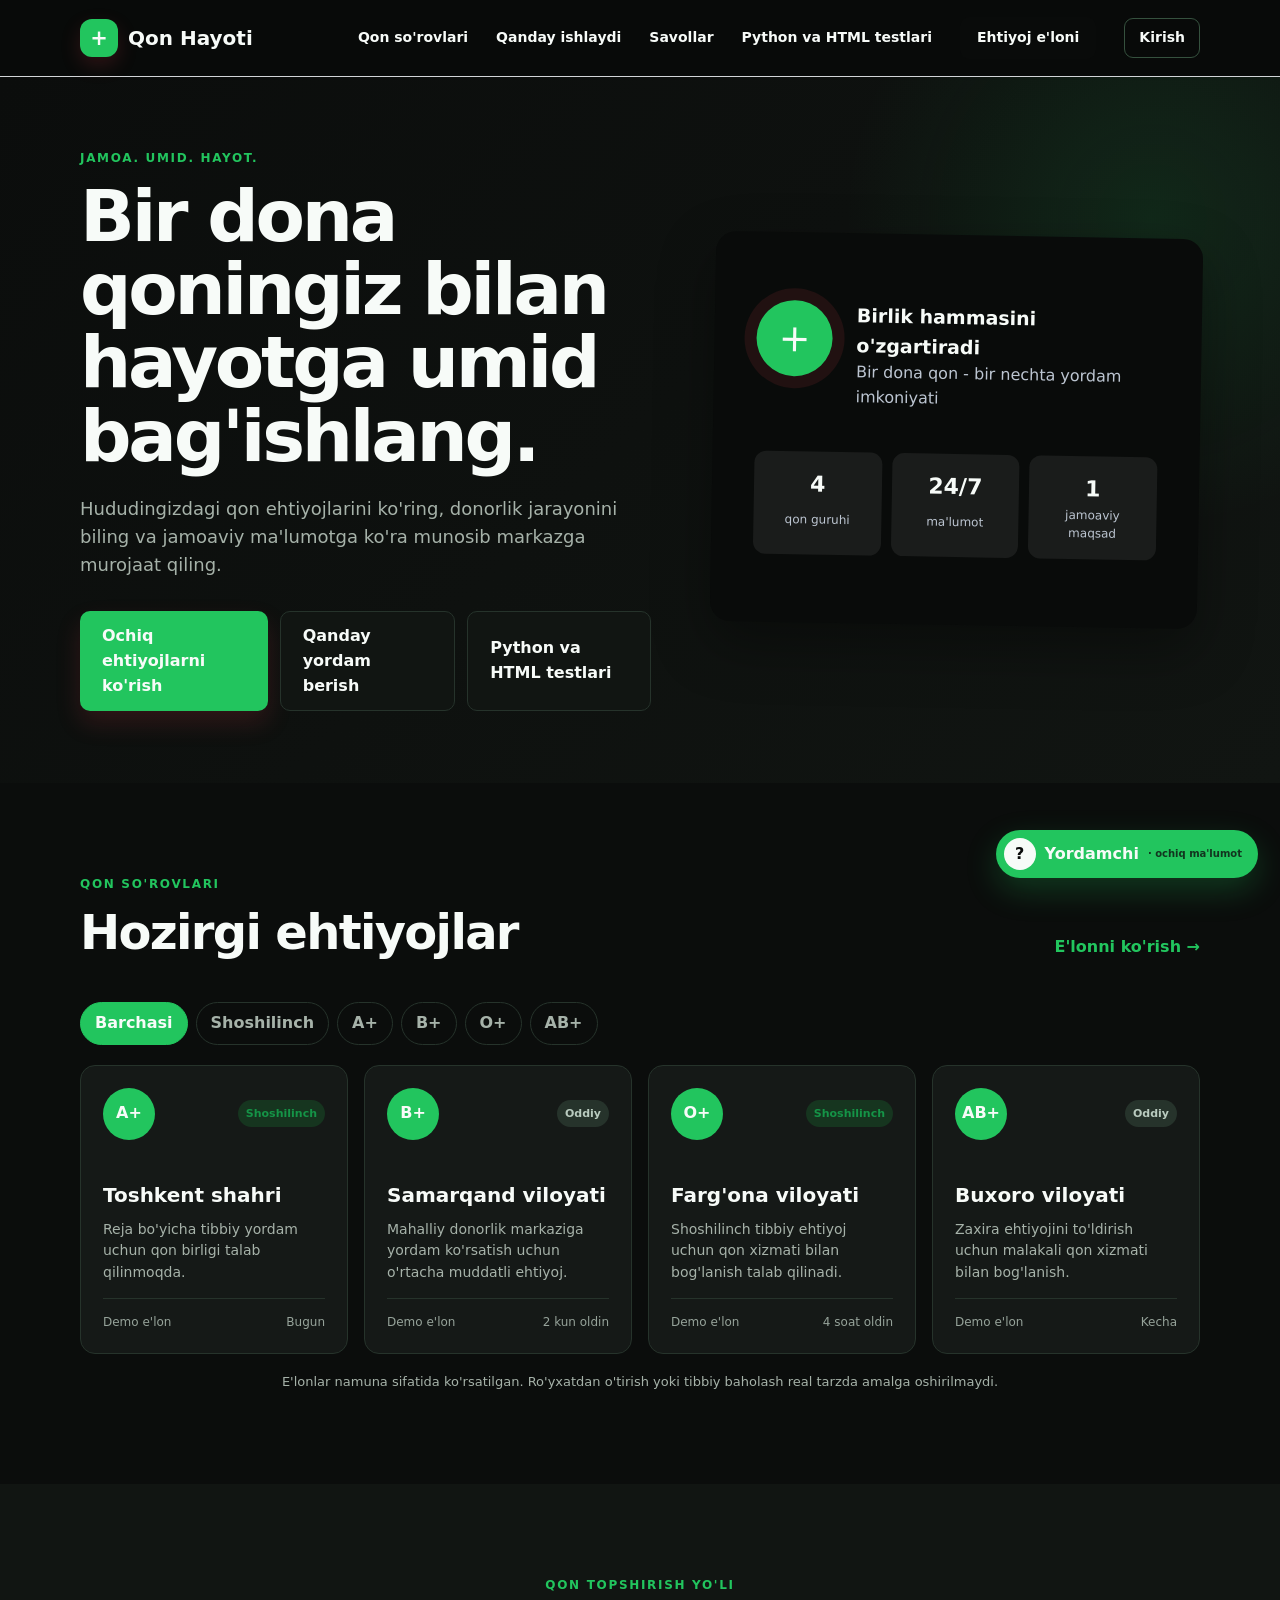
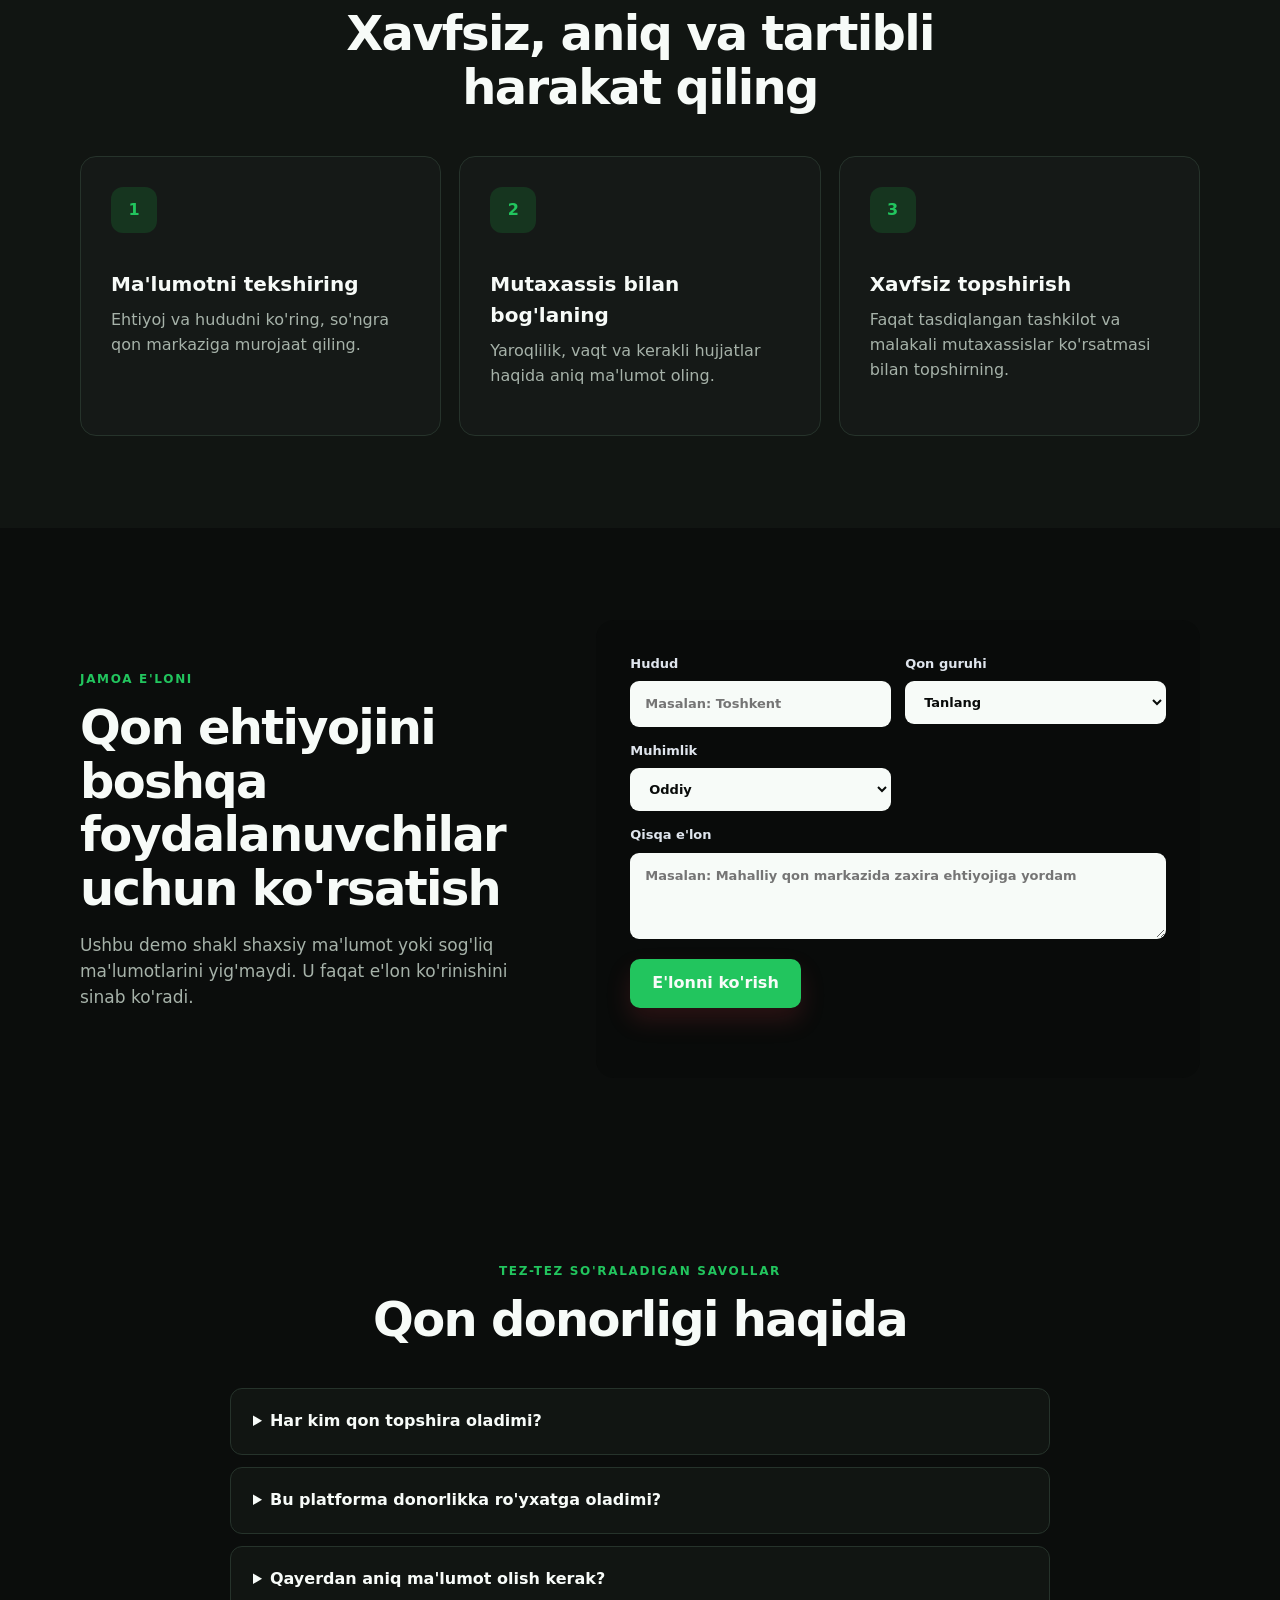
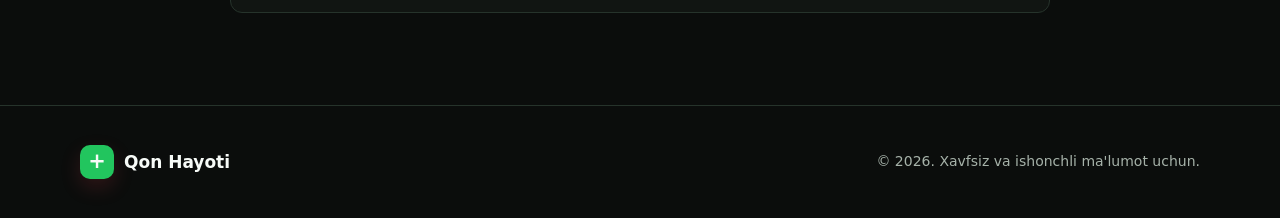
==== commit 6243ab17: "Integrate Python and HTML quizzes Keep the donor homepage and link to a standalone quiz page. Docume" ====
--- a/index.html
+++ b/index.html
@@ -34,6 +34,7 @@
           <a href="#requests">Qon so'rovlari</a>
           <a href="#how">Qanday ishlaydi</a>
           <a href="#faq">Savollar</a>
+          <a href="quiz.html">Python va HTML testlari</a>
           <a class="nav-contact" href="#request">Ehtiyoj e'loni</a>
           <button class="login-button" type="button" data-open-login>Kirish</button>
         </div>
@@ -53,6 +54,7 @@
             <div class="hero-actions">
               <a class="button button-primary" href="#requests">Ochiq ehtiyojlarni ko'rish</a>
               <a class="button button-secondary" href="#how">Qanday yordam berish</a>
+              <a class="button button-secondary" href="quiz.html">Python va HTML testlari</a>
             </div>
           </div>
 
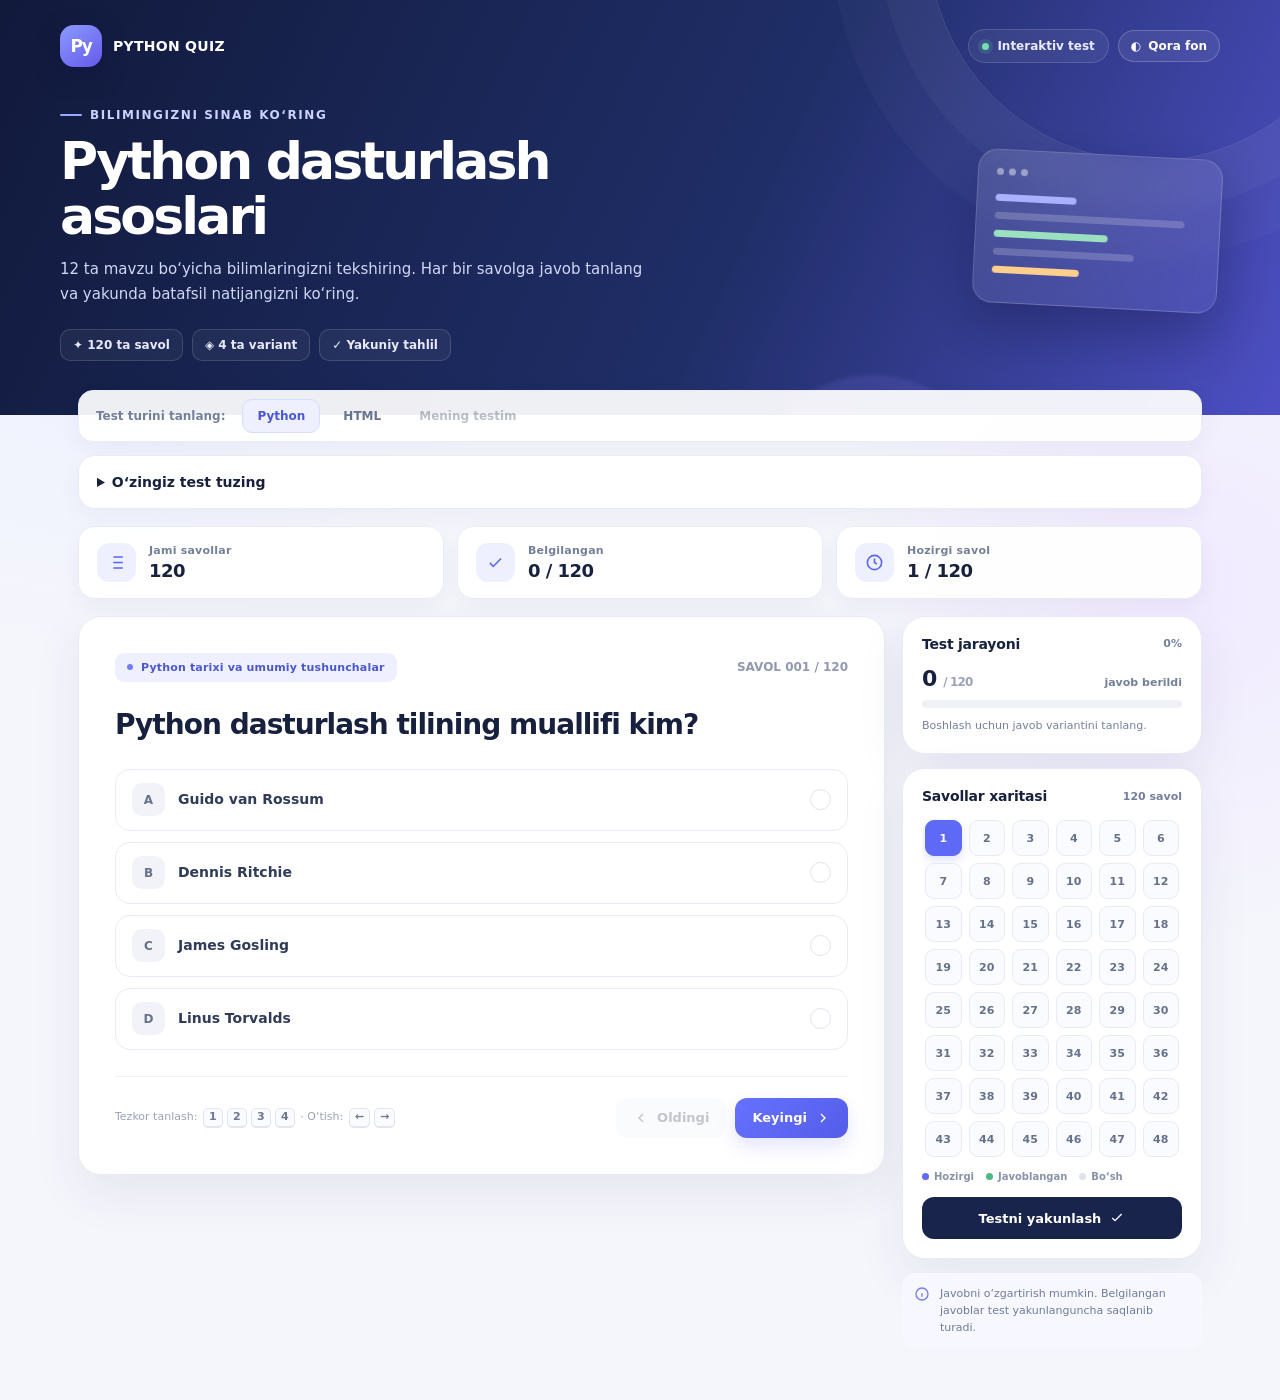
==== commit 9a1a0eda: "Make quiz the site homepage Co-authored-by: Copilot App <223556219+Copilot@users.noreply.github.com>" ====
--- a/index.html
+++ b/index.html
@@ -1,282 +1,604 @@
-﻿<!doctype html>
+<!DOCTYPE html>
 <html lang="uz">
-  <head>
-    <meta charset="UTF-8" />
-    <meta name="viewport" content="width=device-width, initial-scale=1.0" />
-    <meta
-      name="description"
-      content="Qon donorligi jamoasi uchun so'rovlar, ehtiyojlar va donorlik ma'lumotlari."
-    />
-    <meta name="robots" content="noarchive, nosnippet" />
-    <meta name="googlebot" content="noarchive, nosnippet" />
-    <title>Qon Hayoti - Qon donorligi platformasi</title>
-    <link rel="stylesheet" href="styles.css" />
-  </head>
-  <body>
-    <header class="site-header">
-      <nav class="nav container" aria-label="Asosiy navigatsiya">
-        <a class="brand" href="#home" aria-label="Bosh sahifa">
-          <span class="brand-mark" aria-hidden="true">+</span>
-          <span>Qon Hayoti</span>
-        </a>
-
-        <button
-          class="menu-button"
-          type="button"
-          aria-expanded="false"
-          aria-controls="nav-links"
-          aria-label="Menyuni ochish"
-        >
-          <span></span><span></span><span></span>
-        </button>
-
-        <div class="nav-links" id="nav-links">
-          <a href="#requests">Qon so'rovlari</a>
-          <a href="#how">Qanday ishlaydi</a>
-          <a href="#faq">Savollar</a>
-          <a href="quiz.html">Python va HTML testlari</a>
-          <a class="nav-contact" href="#request">Ehtiyoj e'loni</a>
-          <button class="login-button" type="button" data-open-login>Kirish</button>
+<head>
+<meta charset="UTF-8">
+<meta name="viewport" content="width=device-width, initial-scale=1.0">
+<meta name="theme-color" content="#111a3b">
+<title>Python Quiz — 120 ta interaktiv test</title>
+<style>
+:root{
+  --ink:#17213e;--muted:#74809b;--line:#e8ebf4;--paper:#fff;--bg:#f5f6fc;
+  --blue:#5865f2;--blue-dark:#4652dc;--blue-soft:#eef0ff;--violet:#8b5cf6;
+  --green:#168653;--green-soft:#eaf8f0;--red:#cf4655;--red-soft:#fff0f1;
+  --amber:#a66b12;--amber-soft:#fff7e7;--shadow:0 18px 50px rgba(35,45,92,.08);
+}
+*{box-sizing:border-box}
+html{scroll-behavior:smooth}
+body{margin:0;background:radial-gradient(circle at 8% 18%,#edf0ff 0,transparent 26rem),radial-gradient(circle at 93% 42%,#f0eaff 0,transparent 23rem),var(--bg);color:var(--ink);font-family:Inter,ui-sans-serif,system-ui,-apple-system,"Segoe UI",Arial,sans-serif;min-height:100vh}
+button{font:inherit}
+.hero{position:relative;overflow:hidden;background:linear-gradient(115deg,#111a3b 0%,#202e68 58%,#4d4fc4 100%);color:#fff;padding:25px 22px 54px}
+.hero:before,.hero:after{content:"";position:absolute;border-radius:50%;pointer-events:none}
+.hero:before{width:440px;height:440px;right:-90px;top:-280px;border:1px solid #ffffff20;box-shadow:0 0 0 48px #ffffff08,0 0 0 96px #ffffff06}
+.hero:after{width:250px;height:250px;right:22%;bottom:-210px;background:#9b8cff22;filter:blur(2px)}
+.container{width:min(1160px,100%);margin-inline:auto;position:relative;z-index:1}
+.navline{display:flex;align-items:center;justify-content:space-between;gap:16px}
+.brand{display:flex;align-items:center;gap:11px;font-size:14px;font-weight:800;letter-spacing:.02em}
+.brand-mark{width:42px;height:42px;border-radius:14px;display:grid;place-items:center;background:linear-gradient(145deg,#8b9bff,#6559eb);box-shadow:0 8px 22px #11133d88;font-weight:900;font-size:17px;letter-spacing:-.08em}
+.nav-tag{display:flex;align-items:center;gap:8px;padding:9px 13px;border:1px solid #ffffff24;background:#ffffff10;border-radius:99px;color:#e8ebff;font-size:12px;font-weight:700;backdrop-filter:blur(10px)}
+.live-dot{width:7px;height:7px;background:#73e0ac;border-radius:50%;box-shadow:0 0 0 4px #73e0ac22}
+.hero-content{display:flex;align-items:center;justify-content:space-between;gap:30px;padding-top:34px}
+.hero-copy{max-width:690px}
+.eyebrow{display:inline-flex;align-items:center;gap:8px;color:#cbd2ff;font-size:12px;font-weight:800;letter-spacing:.13em;text-transform:uppercase;margin-bottom:12px}
+.eyebrow:before{content:"";width:22px;height:2px;background:#9ca8ff;border-radius:2px}
+h1{font-size:clamp(32px,5vw,52px);letter-spacing:-.055em;line-height:1.06;margin:0 0 13px;font-weight:850}
+.hero-copy p{margin:0;color:#d0d7f4;font-size:15px;line-height:1.65;max-width:600px}
+.hero-chips{display:flex;gap:9px;flex-wrap:wrap;margin-top:22px}
+.hero-chip{border:1px solid #ffffff24;background:#ffffff0d;padding:8px 12px;border-radius:10px;color:#e6e9ff;font-size:12px;font-weight:650}
+.code-art{width:245px;flex:0 0 245px;transform:rotate(3deg);padding:18px;border-radius:20px;border:1px solid #ffffff2b;background:linear-gradient(145deg,#ffffff1e,#ffffff0b);box-shadow:0 24px 55px #080e2d55;backdrop-filter:blur(12px)}
+.code-top{display:flex;gap:5px;margin-bottom:19px}.code-top i{width:7px;height:7px;border-radius:50%;background:#ffffff70}.code-line{height:7px;border-radius:99px;background:#ffffff30;margin:11px 0}.code-line:nth-child(2){width:75%;background:#aab2ff}.code-line:nth-child(3){width:92%}.code-line:nth-child(4){width:55%;background:#9ce1bf}.code-line:nth-child(5){width:68%}.code-line:nth-child(6){width:42%;background:#ffcf8b}
+main{width:min(1160px,100%);margin:-25px auto 0;padding:0 18px 52px;position:relative;z-index:2}
+.stats{display:grid;grid-template-columns:repeat(3,1fr);gap:13px;margin-bottom:17px}
+.test-picker{display:flex;align-items:center;gap:8px;margin-bottom:13px;padding:8px;border:1px solid #eaecf5;background:#ffffffed;border-radius:15px;box-shadow:0 8px 24px #28346a0c}
+.test-picker-label{padding:0 9px;color:var(--muted);font-size:12px;font-weight:750}
+.test-choice{border:1px solid transparent;border-radius:10px;padding:9px 14px;background:transparent;color:#68738c;font-size:12px;font-weight:800;cursor:pointer}
+.test-choice.active{background:var(--blue-soft);border-color:#d8dcff;color:#4c56d7}.test-choice:disabled{opacity:.45;cursor:not-allowed}
+.level-picker{display:flex;align-items:center;flex-wrap:wrap;gap:8px;margin:-3px 0 13px;padding:10px 12px;border:1px solid #eaecf5;background:#ffffffed;border-radius:15px}
+.level-picker[hidden]{display:none}.level-picker-label{padding:0 5px;color:var(--muted);font-size:12px;font-weight:750}
+.level-choice{border:1px solid #e6e9f2;border-radius:10px;padding:8px 12px;background:transparent;color:#68738c;font-size:12px;font-weight:800;cursor:pointer}
+.level-choice.active{background:var(--blue-soft);border-color:#d8dcff;color:#4c56d7}
+.custom-maker{margin-bottom:17px;padding:18px;border:1px solid #e9ebf4;border-radius:17px;background:#fff;box-shadow:0 8px 24px #28346a0c}
+.custom-maker summary{font-size:14px;font-weight:850;cursor:pointer}.maker-description,.maker-status{margin:8px 0 0;color:var(--muted);font-size:12px;line-height:1.55}
+.maker-form{display:grid;grid-template-columns:repeat(2,minmax(0,1fr));gap:11px;margin-top:15px}
+.maker-field{display:grid;gap:6px;color:#59647e;font-size:11px;font-weight:750}
+.maker-field input,.maker-field select,.maker-field textarea{width:100%;min-width:0;padding:10px 11px;border:1px solid #e3e7f0;border-radius:9px;background:#fff;color:var(--ink);font:inherit;font-size:13px}
+.maker-field textarea{min-height:62px;resize:vertical}.maker-field:focus-within input,.maker-field:focus-within select,.maker-field:focus-within textarea{outline:2px solid #cdd2ff;border-color:#8b92ff}
+.maker-wide{grid-column:1/-1}.maker-actions{display:flex;align-items:center;gap:10px;flex-wrap:wrap}.maker-actions .btn{width:auto}.maker-questions{display:grid;gap:7px;margin:12px 0 0;padding:0;list-style:none}
+.maker-question{display:flex;align-items:center;justify-content:space-between;gap:10px;padding:9px 11px;border:1px solid #eaedf4;border-radius:10px;font-size:12px}
+.maker-question span{overflow-wrap:anywhere}.maker-remove{flex:0 0 auto;border:0;background:transparent;color:var(--red);font-size:11px;font-weight:800;cursor:pointer}
+.custom-maker[hidden]{display:none}
+.stat{display:flex;align-items:center;gap:13px;padding:16px 18px;border:1px solid #eaecf5;background:#ffffffed;box-shadow:0 8px 24px #28346a0c;border-radius:17px;min-width:0}
+.stat-icon{width:39px;height:39px;flex:0 0 39px;border-radius:12px;display:grid;place-items:center;background:var(--blue-soft);color:var(--blue)}
+.stat-icon svg{width:19px;height:19px}.stat small{display:block;color:var(--muted);font-size:11px;font-weight:700;letter-spacing:.02em;margin-bottom:3px}.stat strong{font-size:18px;letter-spacing:-.03em}
+.layout{display:grid;grid-template-columns:minmax(0,1fr) 300px;gap:17px;align-items:start}
+.quiz-card,.side-card,.results-card{background:var(--paper);border:1px solid #e9ebf4;border-radius:23px;box-shadow:var(--shadow)}
+.quiz-card{padding:clamp(22px,3.5vw,36px);min-width:0}
+.qmeta{display:flex;align-items:center;justify-content:space-between;gap:12px;margin-bottom:24px}
+.topic-pill{display:inline-flex;align-items:center;gap:8px;max-width:75%;padding:8px 12px;border-radius:9px;background:var(--blue-soft);color:#4c56cf;font-size:11px;font-weight:800;letter-spacing:.015em}
+.topic-pill:before{content:"";width:6px;height:6px;border-radius:50%;background:#747dff;flex:0 0 6px}
+.qcount{white-space:nowrap;font-size:12px;font-weight:800;color:#9099ae;font-variant-numeric:tabular-nums}
+.question{margin:0 0 25px;font-size:clamp(21px,3vw,28px);line-height:1.36;letter-spacing:-.035em;font-weight:800;scroll-margin-top:24px}
+.options{display:grid;gap:11px}
+.option{position:relative;display:flex;align-items:center;gap:13px;width:100%;min-height:62px;padding:13px 16px;border:1.5px solid #e8ebf3;border-radius:15px;background:#fff;cursor:pointer;text-align:left;transition:border-color .16s,background .16s,transform .16s,box-shadow .16s;}
+.option:hover{border-color:#aab1ff;background:#fafaff;transform:translateY(-1px);box-shadow:0 7px 19px #5865f210}
+.option.selected{border-color:var(--blue);background:linear-gradient(100deg,#f0f1ff,#fafaff);box-shadow:0 0 0 3px #5865f213}
+.option input{position:absolute;opacity:0;pointer-events:none}
+.letter{display:grid;place-items:center;width:33px;height:33px;flex:0 0 33px;border-radius:10px;background:#f1f3f8;color:#67728b;font-weight:850;font-size:12px;transition:.16s}
+.option.selected .letter{background:var(--blue);color:white}
+.opttext{font-size:14px;line-height:1.5;color:#303b58;font-weight:560;flex:1}
+.option-check{width:21px;height:21px;flex:0 0 21px;border:1.5px solid #dfe3ed;border-radius:50%;display:grid;place-items:center;color:transparent;font-size:12px;font-weight:900}
+.option.selected .option-check{border-color:var(--blue);background:var(--blue);color:white}
+.action-row{display:flex;justify-content:space-between;align-items:center;gap:12px;margin-top:26px;padding-top:21px;border-top:1px solid #eff0f5}
+.keyboard-tip{font-size:11px;color:#9aa2b4;line-height:1.5}.key{display:inline-grid;place-items:center;min-width:20px;height:20px;padding:0 5px;border:1px solid #e2e5ee;border-bottom-width:2px;border-radius:5px;color:#6e7890;background:#fafbfe;font-weight:800;margin-inline:2px}
+.actions{display:flex;gap:9px}
+.btn{border:0;border-radius:12px;padding:12px 17px;display:inline-flex;align-items:center;justify-content:center;gap:8px;font-size:13px;font-weight:800;cursor:pointer;transition:transform .15s,background .15s,box-shadow .15s;white-space:nowrap}
+.btn:hover:not(:disabled){transform:translateY(-1px)}.btn:active:not(:disabled){transform:translateY(0)}.btn:disabled{opacity:.35;cursor:not-allowed}
+.btn svg{width:16px;height:16px}
+.btn-secondary{background:#f0f2f8;color:#4e5871}.btn-secondary:hover:not(:disabled){background:#e7eaf3}
+.btn-primary{background:linear-gradient(135deg,#6671ff,#535de8);color:white;box-shadow:0 8px 18px #5865f22b}.btn-primary:hover:not(:disabled){box-shadow:0 11px 22px #5865f23d}
+.btn-finish{width:100%;margin-top:15px;background:#18244c;color:#fff;padding:13px}.btn-finish:hover{background:#26366d}
+.sidebar{display:grid;gap:14px}
+.side-card{padding:19px}
+.side-heading{display:flex;align-items:center;justify-content:space-between;gap:10px;margin-bottom:14px}
+.side-heading h3{font-size:14px;margin:0;font-weight:850;letter-spacing:-.015em}.side-heading span{font-size:11px;color:var(--muted);font-weight:700}
+.progress-numbers{display:flex;justify-content:space-between;align-items:baseline;margin-bottom:9px}.progress-numbers strong{font-size:22px;letter-spacing:-.04em}.progress-numbers span{font-size:11px;color:var(--muted);font-weight:700}
+.track{height:8px;background:#eff1f7;border-radius:99px;overflow:hidden}.bar{height:100%;width:0;background:linear-gradient(90deg,#6671ff,#9a74ff);border-radius:99px;transition:width .25s}
+.progress-note{font-size:11px;color:var(--muted);margin:10px 0 0;line-height:1.5}
+.gridnav{display:grid;grid-template-columns:repeat(6,minmax(0,1fr));gap:7px;max-height:340px;overflow-y:auto;padding:2px 3px 4px;scrollbar-width:thin;scrollbar-color:#d9def0 transparent}
+.navnum{height:36px;border:1px solid #e9ebf3;background:#fafbfe;color:#65708b;border-radius:9px;font-size:11px;font-weight:750;cursor:pointer;transition:.15s}
+.navnum:hover{border-color:#aab2ff;color:#4d58de;background:#f5f6ff}.navnum.current{color:#fff;border-color:#5e69f5;background:#5e69f5;box-shadow:0 4px 10px #5865f230}.navnum.done:not(.current){background:#eaf8f0;border-color:#c9ead6;color:#168653}.navnum.done.current{background:#5e69f5;color:#fff}
+.legend{display:flex;flex-wrap:wrap;gap:12px;margin-top:13px;color:#8892a8;font-size:10px;font-weight:650}.legend span{display:flex;align-items:center;gap:5px}.dot{width:7px;height:7px;border-radius:50%;background:#dfe3ed}.dot.blue{background:#5e69f5}.dot.green{background:#4eb782}
+.tip-box{display:flex;gap:10px;align-items:flex-start;padding:12px;border-radius:13px;background:#f7f7ff;color:#707b9b;font-size:11px;line-height:1.55}.tip-box svg{width:16px;height:16px;flex:0 0 16px;color:#747cf0;margin-top:1px}
+#results{display:none}.results-card{padding:clamp(22px,4vw,38px)}
+.results-banner{position:relative;overflow:hidden;padding:27px;border-radius:19px;background:linear-gradient(115deg,#17234d,#4c53bd);color:#fff}
+.results-banner:after{content:"";position:absolute;width:240px;height:240px;right:-100px;top:-130px;border-radius:50%;border:1px solid #ffffff25;box-shadow:0 0 0 35px #ffffff08,0 0 0 70px #ffffff06}
+.score-head{position:relative;z-index:1;display:flex;align-items:center;gap:22px;flex-wrap:wrap}
+.score-circle{--pct:0%;width:118px;height:118px;flex:0 0 118px;border-radius:50%;display:grid;place-items:center;background:conic-gradient(#8c9cff var(--pct),#ffffff24 0);position:relative}
+.score-circle:before{content:"";position:absolute;inset:9px;background:#202d65;border:1px solid #ffffff18;border-radius:50%}.score-circle strong{position:relative;font-size:27px;letter-spacing:-.04em}
+.score-info h2{margin:0 0 7px;font-size:27px;letter-spacing:-.04em}.score-info p{margin:0;color:#d4dcff;font-size:13px;line-height:1.5}
+.result-stats{display:grid;grid-template-columns:repeat(3,1fr);gap:11px;margin:18px 0 27px}
+.result-stat{padding:16px;border:1px solid var(--line);border-radius:15px;background:#fff}.result-stat small{display:block;color:var(--muted);font-size:11px;font-weight:700;margin-bottom:6px}.result-stat strong{font-size:22px;letter-spacing:-.04em}.correct{color:var(--green)}.wrong{color:var(--red)}.unanswered{color:var(--amber)}
+.review-head{display:flex;align-items:center;justify-content:space-between;gap:14px;flex-wrap:wrap;margin:0 0 13px}.review-head h3{margin:0;font-size:18px;letter-spacing:-.025em}
+.review-filter{display:flex;gap:6px;flex-wrap:wrap}.filter-btn{border:1px solid #e6e9f2;background:#fff;border-radius:99px;padding:8px 12px;color:#68738c;font-size:11px;font-weight:750;cursor:pointer}.filter-btn.active{background:var(--blue-soft);border-color:#cdd2ff;color:#4c56d7}
+.review-list{display:grid;gap:9px}.review-item{padding:16px;border:1px solid #eaedf4;border-radius:15px;background:#fff}.review-top{display:flex;justify-content:space-between;gap:12px;align-items:flex-start}.review-item h4{margin:0 0 10px;font-size:14px;line-height:1.5}.status-pill{display:inline-flex;white-space:nowrap;border-radius:99px;padding:5px 8px;font-size:10px;font-weight:850}.status-pill.ok{background:var(--green-soft);color:var(--green)}.status-pill.bad{background:var(--red-soft);color:var(--red)}.status-pill.empty{background:var(--amber-soft);color:var(--amber)}.review-item p{margin:5px 0 0;font-size:12px;line-height:1.55;color:#64708a}.review-item p strong{color:#35415e}.review-item p.answer-right strong{color:var(--green)}.review-item p.explanation{margin-top:11px;padding:10px 12px;border-radius:10px;background:#f7f7ff;color:#58637e}.review-item p.explanation strong{color:#4c56d7}.empty-state{padding:25px;text-align:center;border:1px dashed #dfe3ef;border-radius:15px;color:#7c87a0;font-size:13px}
+.bottom-actions{display:flex;gap:9px;flex-wrap:wrap;margin-top:22px;padding-top:18px;border-top:1px solid #eff0f5}
+.modal-backdrop{position:fixed;inset:0;z-index:20;background:#11193699;display:grid;place-items:center;padding:18px;backdrop-filter:blur(5px)}.modal-backdrop.hidden{display:none}.modal{width:min(420px,100%);padding:25px;border-radius:21px;background:#fff;box-shadow:0 24px 70px #0c143b40}.modal-icon{width:44px;height:44px;border-radius:14px;background:#fff5e4;color:#b7791f;display:grid;place-items:center;font-size:21px;margin-bottom:13px}.modal h3{margin:0 0 7px;font-size:20px;letter-spacing:-.03em}.modal p{margin:0;color:#75809a;font-size:13px;line-height:1.6}.modal-actions{display:flex;justify-content:flex-end;gap:8px;margin-top:21px}
+:root[data-theme="dark"]{color-scheme:dark;--ink:#f0f2f8;--muted:#a3acc2;--line:#30374a;--paper:#12151e;--bg:#07090d;--blue-soft:#222747;--green:#4ac58a;--green-soft:#143629;--red:#ff7d8a;--red-soft:#3c2028;--amber:#f2c56b;--amber-soft:#3b301b;--shadow:0 18px 50px #0008}
+:root[data-theme="dark"] body{background:radial-gradient(circle at 8% 18%,#111522 0,transparent 26rem),radial-gradient(circle at 93% 42%,#161222 0,transparent 23rem),var(--bg)}
+:root[data-theme="dark"] .hero{background:linear-gradient(115deg,#050609 0%,#10131c 58%,#1a1928 100%)}
+:root[data-theme="dark"] .test-picker,:root[data-theme="dark"] .custom-maker,:root[data-theme="dark"] .stat,:root[data-theme="dark"] .quiz-card,:root[data-theme="dark"] .side-card,:root[data-theme="dark"] .results-card,:root[data-theme="dark"] .option,:root[data-theme="dark"] .result-stat,:root[data-theme="dark"] .review-item,:root[data-theme="dark"] .filter-btn,:root[data-theme="dark"] .maker-question,:root[data-theme="dark"] .modal{background:#12151e;border-color:var(--line);color:var(--ink)}
+:root[data-theme="dark"] .level-picker{background:#12151e;border-color:var(--line)}
+:root[data-theme="dark"] .option:hover{background:#1b2031;border-color:#747ff4}
+:root[data-theme="dark"] .option.selected{background:linear-gradient(100deg,#202644,#171c2c)}
+:root[data-theme="dark"] .opttext,:root[data-theme="dark"] .review-item p,:root[data-theme="dark"] .review-item p strong,:root[data-theme="dark"] .review-item h4,:root[data-theme="dark"] .maker-field{color:#d7dced}
+:root[data-theme="dark"] .letter,:root[data-theme="dark"] .key,:root[data-theme="dark"] .navnum{background:#1b2030;border-color:#363d51;color:#c0c8db}
+:root[data-theme="dark"] .option-check{border-color:#505970}
+:root[data-theme="dark"] .action-row,:root[data-theme="dark"] .bottom-actions{border-color:#30374a}
+:root[data-theme="dark"] .btn-secondary{background:#252b3a;color:#e3e7f2}
+:root[data-theme="dark"] .btn-secondary:hover:not(:disabled){background:#30374a}
+:root[data-theme="dark"] .track{background:#252b3a}
+:root[data-theme="dark"] .tip-box,:root[data-theme="dark"] .review-item p.explanation{background:#1a2030;color:#c0c8db}
+:root[data-theme="dark"] .maker-field input,:root[data-theme="dark"] .maker-field select,:root[data-theme="dark"] .maker-field textarea{background:#0b0e15;border-color:#363d51;color:#f0f2f8}
+:root[data-theme="dark"] .empty-state{border-color:#3a4155;color:#a3acc2}
+:root[data-theme="dark"] .test-choice,:root[data-theme="dark"] .qcount,:root[data-theme="dark"] .keyboard-tip,:root[data-theme="dark"] .legend{color:#aab3c8}
+:root[data-theme="dark"] .test-choice.active{background:#222747;border-color:#48528c;color:#cbd1ff}
+:root[data-theme="dark"] .level-choice{border-color:#363d51;color:#aab3c8}
+:root[data-theme="dark"] .level-choice.active{background:#222747;border-color:#48528c;color:#cbd1ff}
+:root[data-theme="dark"] .topic-pill{color:#cbd1ff}
+:root[data-theme="dark"] .navnum.done:not(.current){background:#153126;border-color:#275a42;color:#8ce0b2}
+:root[data-theme="dark"] .review-item p.answer-right strong{color:var(--green)}
+.nav-tools{display:flex;align-items:center;gap:9px}
+.theme-toggle{display:inline-flex;align-items:center;gap:7px;padding:8px 12px;border:1px solid #ffffff35;border-radius:99px;background:#ffffff12;color:#fff;font-size:12px;font-weight:750;cursor:pointer}
+.theme-toggle:hover{background:#ffffff22}.theme-toggle:focus-visible{outline:2px solid #aeb8ff;outline-offset:3px}
+@media(max-width:900px){.layout{grid-template-columns:minmax(0,1fr) 260px}.code-art{width:190px;flex-basis:190px}.gridnav{grid-template-columns:repeat(5,minmax(0,1fr))}}
+@media(max-width:720px){.hero{padding:18px 17px 47px}.hero-content{padding-top:29px}.code-art{display:none}.hero-copy p{font-size:13px}.hero-chip{font-size:11px;padding:7px 9px}main{padding-inline:13px}.stats{gap:8px}.stat{padding:12px;gap:9px}.stat-icon{width:33px;height:33px;flex-basis:33px}.stat small{font-size:10px}.stat strong{font-size:16px}.layout{grid-template-columns:1fr}.sidebar{grid-row:2}.side-card{padding:16px}.gridnav{grid-template-columns:repeat(10,minmax(0,1fr));max-height:190px}.quiz-card{padding:21px}.action-row{align-items:stretch;flex-direction:column}.keyboard-tip{text-align:center}.actions{width:100%}.actions .btn{flex:1}.question{font-size:22px}}
+@media(max-width:430px){.test-picker{flex-wrap:wrap}.test-picker-label{width:100%}}
+@media(max-width:560px){.maker-form{grid-template-columns:1fr}.maker-wide{grid-column:1}.maker-actions .btn{flex:1}}
+@media(max-width:430px){.brand{font-size:12px}.brand-mark{width:36px;height:36px}.nav-tag{font-size:10px;padding:8px 9px}.theme-toggle{padding:8px;font-size:10px}.nav-tools{gap:6px}.stats{grid-template-columns:repeat(3,minmax(0,1fr))}.stat{display:block;padding:10px}.stat-icon{margin-bottom:7px;width:30px;height:30px}.stat small{min-height:25px;line-height:1.25}.stat strong{font-size:15px}.qmeta{align-items:flex-start;flex-direction:column;gap:9px;margin-bottom:18px}.topic-pill{max-width:100%}.qcount{align-self:flex-end;margin-top:-29px}.option{padding:11px;min-height:57px;gap:9px}.letter{width:30px;height:30px;flex-basis:30px}.opttext{font-size:13px}.btn{padding:12px 10px;font-size:12px}.gridnav{grid-template-columns:repeat(8,minmax(0,1fr))}.result-stats{gap:7px}.result-stat{padding:11px}.result-stat small{font-size:10px}.result-stat strong{font-size:18px}.results-banner{padding:20px}.score-circle{width:94px;height:94px;flex-basis:94px}.score-info h2{font-size:22px}.review-top{display:block}.status-pill{margin:0 0 9px}}
+@media(prefers-reduced-motion:reduce){*,*:before,*:after{scroll-behavior:auto!important;transition:none!important}}
+</style>
+</head>
+<body>
+<header class="hero">
+  <div class="container">
+    <div class="navline">
+      <div class="brand"><div class="brand-mark" id="brandMark">Py</div><span id="brandName">PYTHON QUIZ</span></div>
+      <div class="nav-tools">
+        <div class="nav-tag"><i class="live-dot"></i> Interaktiv test</div>
+        <button class="theme-toggle" id="themeToggle" type="button" aria-label="Qora fonni yoqish" aria-pressed="false"><span aria-hidden="true">◐</span><span id="themeToggleLabel">Qora fon</span></button>
+      </div>
+    </div>
+    <div class="hero-content">
+      <div class="hero-copy">
+        <div class="eyebrow">Bilimingizni sinab ko‘ring</div>
+        <h1 id="heroTitle">Python dasturlash<br>asoslari</h1>
+        <p id="heroDescription">12 ta mavzu bo‘yicha bilimlaringizni tekshiring. Har bir savolga javob tanlang va yakunda batafsil natijangizni ko‘ring.</p>
+        <div class="hero-chips"><span class="hero-chip" id="questionChip">✦ 120 ta savol</span><span class="hero-chip">◈ 4 ta variant</span><span class="hero-chip">✓ Yakuniy tahlil</span></div>
+      </div>
+      <div class="code-art" aria-hidden="true"><div class="code-top"><i></i><i></i><i></i></div><div class="code-line" style="width:39%"></div><div class="code-line"></div><div class="code-line"></div><div class="code-line"></div><div class="code-line"></div></div>
+    </div>
+  </div>
+</header>
+<main>
+  <div id="testView">
+    <div class="test-picker" role="group" aria-label="Test turini tanlang">
+      <span class="test-picker-label">Test turini tanlang:</span>
+      <button class="test-choice active" type="button" data-test="python" aria-pressed="true" onclick="selectTest('python')">Python</button>
+      <button class="test-choice" type="button" data-test="html" aria-pressed="false" onclick="selectTest('html')">HTML</button>
+      <button class="test-choice" id="customTestChoice" type="button" data-test="custom" aria-pressed="false" disabled onclick="selectTest('custom')">Mening testim</button>
+    </div>
+    <div class="level-picker" id="htmlLevelPicker" role="group" aria-label="HTML test darajasini tanlang" hidden>
+      <span class="level-picker-label">HTML darajasi:</span>
+      <button class="level-choice active" type="button" data-level="all" aria-pressed="true" onclick="selectHtmlLevel('all')">Barcha savollar · 50</button>
+      <button class="level-choice" type="button" data-level="beginner" aria-pressed="false" onclick="selectHtmlLevel('beginner')">Boshlang‘ich · 20</button>
+      <button class="level-choice" type="button" data-level="intermediate" aria-pressed="false" onclick="selectHtmlLevel('intermediate')">O‘rta · 17</button>
+      <button class="level-choice" type="button" data-level="advanced" aria-pressed="false" onclick="selectHtmlLevel('advanced')">Yuqori · 13</button>
+    </div>
+    <details class="custom-maker" id="customMaker">
+      <summary>O‘zingiz test tuzing</summary>
+      <p class="maker-description">Savol, to‘rtta javob variantini kiriting va to‘g‘ri javobni belgilang. Tayyor testni shu sahifada ishlashingiz mumkin. Testlar hozircha faqat sahifa ochiq turgan paytda saqlanadi; ulashish uchun serverga saqlash xizmati ulanmagan.</p>
+      <form class="maker-form" id="makerForm">
+        <label class="maker-field maker-wide">Savol
+          <input name="question" type="text" maxlength="240" required placeholder="Masalan: HTML nima uchun ishlatiladi?">
+        </label>
+        <label class="maker-field">Mavzu
+          <input name="topic" type="text" maxlength="60" placeholder="Umumiy mavzu">
+        </label>
+        <label class="maker-field">To‘g‘ri javob
+          <select name="correct" required><option value="A">A javob</option><option value="B">B javob</option><option value="C">C javob</option><option value="D">D javob</option></select>
+        </label>
+        <label class="maker-field">A varianti<input name="optionA" type="text" maxlength="160" required></label>
+        <label class="maker-field">B varianti<input name="optionB" type="text" maxlength="160" required></label>
+        <label class="maker-field">C varianti<input name="optionC" type="text" maxlength="160" required></label>
+        <label class="maker-field">D varianti<input name="optionD" type="text" maxlength="160" required></label>
+        <label class="maker-field maker-wide">Izoh (ixtiyoriy)
+          <textarea name="explanation" maxlength="400" placeholder="To‘g‘ri javob nima uchun to‘g‘ri?"></textarea>
+        </label>
+        <div class="maker-actions maker-wide">
+          <button class="btn btn-secondary" type="submit">Savolni qo‘shish</button>
+          <button class="btn btn-primary" id="startCustomTest" type="button" disabled onclick="startCustomTest()">Testni boshlash</button>
         </div>
-      </nav>
-    </header>
-
-    <main>
-      <section class="hero" id="home">
-        <div class="container hero-grid">
-          <div class="hero-copy">
-            <p class="eyebrow">JAMOA. UMID. HAYOT.</p>
-            <h1>Bir dona qoningiz bilan hayotga umid bag'ishlang.</h1>
-            <p class="hero-text">
-              Hududingizdagi qon ehtiyojlarini ko'ring, donorlik jarayonini
-              biling va jamoaviy ma'lumotga ko'ra munosib markazga murojaat qiling.
-            </p>
-            <div class="hero-actions">
-              <a class="button button-primary" href="#requests">Ochiq ehtiyojlarni ko'rish</a>
-              <a class="button button-secondary" href="#how">Qanday yordam berish</a>
-              <a class="button button-secondary" href="quiz.html">Python va HTML testlari</a>
-            </div>
-          </div>
-
-          <aside class="hero-panel" aria-label="Platforma statistikasi">
-            <div class="pulse-icon" aria-hidden="true">+</div>
-            <div>
-              <strong>Birlik hammasini o'zgartiradi</strong>
-              <span>Bir dona qon - bir nechta yordam imkoniyati</span>
-            </div>
-            <div class="hero-metrics">
-              <div><strong>4</strong><span>qon guruhi</span></div>
-              <div><strong>24/7</strong><span>ma'lumot</span></div>
-              <div><strong>1</strong><span>jamoaviy maqsad</span></div>
-            </div>
-          </aside>
-        </div>
-      </section>
-
-      <section class="requests section" id="requests">
-        <div class="container">
-          <div class="section-heading heading-row">
-            <div>
-              <p class="eyebrow">QON SO'ROVLARI</p>
-              <h2>Hozirgi ehtiyojlar</h2>
-            </div>
-            <a class="text-link" href="#request">E'lonni ko'rish &rarr;</a>
-          </div>
-
-          <div class="filters" aria-label="Ehtiyojlar filtri">
-            <button class="filter active" type="button" data-filter="all">Barchasi</button>
-            <button class="filter" type="button" data-filter="urgent">Shoshilinch</button>
-            <button class="filter" type="button" data-filter="A+">A+</button>
-            <button class="filter" type="button" data-filter="B+">B+</button>
-            <button class="filter" type="button" data-filter="O+">O+</button>
-            <button class="filter" type="button" data-filter="AB+">AB+</button>
-          </div>
-
-          <div class="request-grid" id="request-grid">
-            <article class="request-card" data-type="A+" data-urgent="true">
-              <div class="request-top">
-                <span class="blood-badge">A+</span>
-                <span class="urgent-badge">Shoshilinch</span>
-              </div>
-              <h3>Toshkent shahri</h3>
-              <p>Reja bo'yicha tibbiy yordam uchun qon birligi talab qilinmoqda.</p>
-              <div class="request-meta"><span>Demo e'lon</span><span>Bugun</span></div>
-            </article>
-            <article class="request-card" data-type="B+" data-urgent="false">
-              <div class="request-top">
-                <span class="blood-badge">B+</span>
-                <span class="normal-badge">Oddiy</span>
-              </div>
-              <h3>Samarqand viloyati</h3>
-              <p>Mahalliy donorlik markaziga yordam ko'rsatish uchun o'rtacha muddatli ehtiyoj.</p>
-              <div class="request-meta"><span>Demo e'lon</span><span>2 kun oldin</span></div>
-            </article>
-            <article class="request-card" data-type="O+" data-urgent="true">
-              <div class="request-top">
-                <span class="blood-badge">O+</span>
-                <span class="urgent-badge">Shoshilinch</span>
-              </div>
-              <h3>Farg'ona viloyati</h3>
-              <p>Shoshilinch tibbiy ehtiyoj uchun qon xizmati bilan bog'lanish talab qilinadi.</p>
-              <div class="request-meta"><span>Demo e'lon</span><span>4 soat oldin</span></div>
-            </article>
-            <article class="request-card" data-type="AB+" data-urgent="false">
-              <div class="request-top">
-                <span class="blood-badge">AB+</span>
-                <span class="normal-badge">Oddiy</span>
-              </div>
-              <h3>Buxoro viloyati</h3>
-              <p>Zaxira ehtiyojini to'ldirish uchun malakali qon xizmati bilan bog'lanish.</p>
-              <div class="request-meta"><span>Demo e'lon</span><span>Kecha</span></div>
-            </article>
-          </div>
-          <p class="demo-note">E'lonlar namuna sifatida ko'rsatilgan. Ro'yxatdan o'tirish yoki tibbiy baholash real tarzda amalga oshirilmaydi.</p>
-        </div>
-      </section>
-
-      <section class="how section" id="how">
-        <div class="container">
-          <div class="section-heading">
-            <p class="eyebrow">QON TOPSHIRISH YO'LI</p>
-            <h2>Xavfsiz, aniq va tartibli harakat qiling</h2>
-          </div>
-          <div class="steps-grid">
-            <article>
-              <span class="step-number">1</span>
-              <h3>Ma'lumotni tekshiring</h3>
-              <p>Ehtiyoj va hududni ko'ring, so'ngra qon markaziga murojaat qiling.</p>
-            </article>
-            <article>
-              <span class="step-number">2</span>
-              <h3>Mutaxassis bilan bog'laning</h3>
-              <p>Yaroqlilik, vaqt va kerakli hujjatlar haqida aniq ma'lumot oling.</p>
-            </article>
-            <article>
-              <span class="step-number">3</span>
-              <h3>Xavfsiz topshirish</h3>
-              <p>Faqat tasdiqlangan tashkilot va malakali mutaxassislar ko'rsatmasi bilan topshirning.</p>
-            </article>
+      </form>
+      <p class="maker-status" id="makerStatus" aria-live="polite">Hozircha savol qo‘shilmagan.</p>
+      <ol class="maker-questions" id="makerQuestions"></ol>
+    </details>
+    <div class="stats">
+      <div class="stat"><div class="stat-icon"><svg viewBox="0 0 24 24" fill="none" stroke="currentColor" stroke-width="2"><path d="M8 5h12M8 12h12M8 19h12M3 5h.01M3 12h.01M3 19h.01"/></svg></div><div><small>Jami savollar</small><strong id="totalStat">120</strong></div></div>
+      <div class="stat"><div class="stat-icon"><svg viewBox="0 0 24 24" fill="none" stroke="currentColor" stroke-width="2"><path d="M5 12.5 9.2 17 19 7"/></svg></div><div><small>Belgilangan</small><strong id="answeredStat">0 / 120</strong></div></div>
+      <div class="stat"><div class="stat-icon"><svg viewBox="0 0 24 24" fill="none" stroke="currentColor" stroke-width="2"><circle cx="12" cy="12" r="9"/><path d="M12 7v5l3 2"/></svg></div><div><small>Hozirgi savol</small><strong id="currentStat">1 / 120</strong></div></div>
+    </div>
+    <div class="layout">
+      <section class="quiz-card" id="quizCard" aria-live="polite">
+        <div class="qmeta"><span class="topic-pill" id="sectionTag"></span><span class="qcount" id="qCount"></span></div>
+        <h2 class="question" id="questionText" tabindex="-1"></h2>
+        <div class="options" id="options"></div>
+        <div class="action-row">
+          <div class="keyboard-tip">Tezkor tanlash: <span class="key">1</span><span class="key">2</span><span class="key">3</span><span class="key">4</span> · O‘tish: <span class="key">←</span><span class="key">→</span></div>
+          <div class="actions">
+            <button class="btn btn-secondary" id="prevBtn" type="button" onclick="move(-1)"><svg viewBox="0 0 24 24" fill="none" stroke="currentColor" stroke-width="2"><path d="m15 18-6-6 6-6"/></svg> Oldingi</button>
+            <button class="btn btn-primary" id="nextBtn" type="button" onclick="move(1)">Keyingi <svg viewBox="0 0 24 24" fill="none" stroke="currentColor" stroke-width="2"><path d="m9 18 6-6-6-6"/></svg></button>
           </div>
         </div>
       </section>
+      <aside class="sidebar">
+        <section class="side-card">
+          <div class="side-heading"><h3>Test jarayoni</h3><span id="progressText">0%</span></div>
+          <div class="progress-numbers"><strong id="progressCount">0 <span style="font-size:12px;color:#9aa3b7;font-weight:650">/ 120</span></strong><span>javob berildi</span></div>
+          <div class="track"><div class="bar" id="progressBar"></div></div>
+          <p class="progress-note" id="remainingHint">Boshlash uchun javob variantini tanlang.</p>
+        </section>
+        <section class="side-card">
+          <div class="side-heading"><h3>Savollar xaritasi</h3><span id="mapCount">120 savol</span></div>
+          <div class="gridnav" id="numberGrid" aria-label="Savol raqamlari"></div>
+          <div class="legend"><span><i class="dot blue"></i>Hozirgi</span><span><i class="dot green"></i>Javoblangan</span><span><i class="dot"></i>Bo‘sh</span></div>
+          <button class="btn btn-finish" type="button" onclick="finishQuiz()">Testni yakunlash <svg viewBox="0 0 24 24" fill="none" stroke="currentColor" stroke-width="2"><path d="m5 12 4 4L19 6"/></svg></button>
+        </section>
+        <div class="tip-box"><svg viewBox="0 0 24 24" fill="none" stroke="currentColor" stroke-width="2"><circle cx="12" cy="12" r="9"/><path d="M12 11v5m0-8h.01"/></svg><span>Javobni o‘zgartirish mumkin. Belgilangan javoblar test yakunlanguncha saqlanib turadi.</span></div>
+      </aside>
+    </div>
+  </div>
+  <section id="results">
+    <div class="results-card">
+      <div class="results-banner"><div class="score-head"><div class="score-circle" id="scoreCircle"><strong id="scorePercent">0%</strong></div><div class="score-info"><h2 id="resultTitle">Natijangiz tayyor!</h2><p id="resultSummary"></p></div></div></div>
+      <div class="result-stats"><div class="result-stat"><small>To‘g‘ri javoblar</small><strong class="correct" id="correctCount">0</strong></div><div class="result-stat"><small>Noto‘g‘ri javoblar</small><strong class="wrong" id="wrongCount">0</strong></div><div class="result-stat"><small>Javobsiz savollar</small><strong class="unanswered" id="emptyCount">0</strong></div></div>
+      <div class="review-head"><h3>Javoblar tahlili</h3><div class="review-filter"><button class="filter-btn active" data-filter="all" onclick="setFilter('all',this)">Barchasi</button><button class="filter-btn" data-filter="wrong" onclick="setFilter('wrong',this)">Xatolar</button><button class="filter-btn" data-filter="empty" onclick="setFilter('empty',this)">Javobsiz</button></div></div>
+      <div class="review-list" id="reviewList"></div>
+      <div class="bottom-actions"><button class="btn btn-primary" type="button" onclick="restartQuiz()">↻ Qayta boshlash</button><button class="btn btn-secondary" type="button" onclick="window.print()">Natijani chop etish</button></div>
+    </div>
+  </section>
+</main>
+<div class="modal-backdrop hidden" id="finishModal" role="dialog" aria-modal="true" aria-labelledby="modalTitle">
+  <div class="modal"><div class="modal-icon">!</div><h3 id="modalTitle">Testni yakunlaysizmi?</h3><p id="modalText"></p><div class="modal-actions"><button class="btn btn-secondary" type="button" onclick="closeModal()">Davom etish</button><button class="btn btn-primary" type="button" onclick="confirmFinish()">Yakunlash</button></div></div>
+</div>
+<script>
+const QUESTIONS = [{"id":1,"section":"Python tarixi va umumiy tushunchalar","text":"Python dasturlash tilining muallifi kim?","options":[{"key":"A","text":"Guido van Rossum"},{"key":"B","text":"Dennis Ritchie"},{"key":"C","text":"James Gosling"},{"key":"D","text":"Linus Torvalds"}],"answer":"A"},{"id":2,"section":"Python tarixi va umumiy tushunchalar","text":"Python qaysi turdagi dasturlash tiliga kiradi?","options":[{"key":"A","text":"Faqat belgilash tili"},{"key":"B","text":"Umumiy maqsadli dasturlash tili"},{"key":"C","text":"Faqat ma’lumotlar bazasi tili"},{"key":"D","text":"Faqat operatsion tizim"}],"answer":"B"},{"id":3,"section":"Python tarixi va umumiy tushunchalar","text":"Python fayllarining odatiy kengaytmasi qaysi?","options":[{"key":"A","text":".html"},{"key":"B","text":".java"},{"key":"C","text":".py"},{"key":"D","text":".cpp"}],"answer":"C"},{"id":4,"section":"Python tarixi va umumiy tushunchalar","text":"Python’da kod bajaruvchi asosiy dastur nima deb ataladi?","options":[{"key":"A","text":"Kompilyator jadvali"},{"key":"B","text":"Python interpretatori"},{"key":"C","text":"Brauzer"},{"key":"D","text":"Matn muharriri"}],"answer":"B"},{"id":5,"section":"Python tarixi va umumiy tushunchalar","text":"Python nomi qaysi manbadan olingan?","options":[{"key":"A","text":"Ilon nomidan"},{"key":"B","text":"Monty Python komediya guruhidan"},{"key":"C","text":"Protsessor nomidan"},{"key":"D","text":"Matematik olim nomidan"}],"answer":"B"},{"id":6,"section":"Python tarixi va umumiy tushunchalar","text":"Python qaysi sohada ishlatilishi mumkin?","options":[{"key":"A","text":"Ma’lumotlar tahlilida"},{"key":"B","text":"Faqat rasm chizishda"},{"key":"C","text":"Faqat matn terishda"},{"key":"D","text":"Faqat elektr montajida"}],"answer":"A"},{"id":7,"section":"Python tarixi va umumiy tushunchalar","text":"Python’da veb-ilovalar yaratishga yordam beruvchi freymvork qaysi?","options":[{"key":"A","text":"Django"},{"key":"B","text":"Excel"},{"key":"C","text":"PowerPoint"},{"key":"D","text":"Git"}],"answer":"A"},{"id":8,"section":"Python tarixi va umumiy tushunchalar","text":"NumPy kutubxonasi ko‘proq nima uchun ishlatiladi?","options":[{"key":"A","text":"Massivlar va sonli hisoblashlar"},{"key":"B","text":"Audio yozish"},{"key":"C","text":"Veb sahifa bezash"},{"key":"D","text":"Fayl siqish"}],"answer":"A"},{"id":9,"section":"Python tarixi va umumiy tushunchalar","text":"Python’da buyruqlar odatda qanday ajratiladi?","options":[{"key":"A","text":"Faqat vergul bilan"},{"key":"B","text":"Yangi satr va bloklar orqali"},{"key":"C","text":"Faqat nuqtali vergul bilan"},{"key":"D","text":"Faqat qavs bilan"}],"answer":"B"},{"id":10,"section":"Python tarixi va umumiy tushunchalar","text":"Python’ning muhim xususiyatlaridan biri qaysi?","options":[{"key":"A","text":"O‘qilishi qulay sintaksis"},{"key":"B","text":"Faqat bitta platformada ishlashi"},{"key":"C","text":"O‘zgaruvchilarni qo‘llamasligi"},{"key":"D","text":"Faqat ikkilik kod yozilishi"}],"answer":"A"},{"id":11,"section":"print(), input() va ma’lumot turlari","text":"print('Assalom') nima bajaradi?","options":[{"key":"A","text":"Matnni ekranga chiqaradi"},{"key":"B","text":"Matnni kiritadi"},{"key":"C","text":"Dasturni yopadi"},{"key":"D","text":"O‘zgaruvchi yaratadi"}],"answer":"A"},{"id":12,"section":"print(), input() va ma’lumot turlari","text":"input() funksiyasi odatda qaysi turdagi qiymat qaytaradi?","options":[{"key":"A","text":"int"},{"key":"B","text":"float"},{"key":"C","text":"str"},{"key":"D","text":"list"}],"answer":"C"},{"id":13,"section":"print(), input() va ma’lumot turlari","text":"n = input() dan keyin n ning turi odatda qanday bo‘ladi?","options":[{"key":"A","text":"str"},{"key":"B","text":"int"},{"key":"C","text":"bool"},{"key":"D","text":"float"}],"answer":"A"},{"id":14,"section":"print(), input() va ma’lumot turlari","text":"type(8) natijasi qaysi tur?","options":[{"key":"A","text":"float"},{"key":"B","text":"int"},{"key":"C","text":"str"},{"key":"D","text":"bool"}],"answer":"B"},{"id":15,"section":"print(), input() va ma’lumot turlari","text":"type(8.0) natijasi qaysi tur?","options":[{"key":"A","text":"int"},{"key":"B","text":"float"},{"key":"C","text":"complex"},{"key":"D","text":"str"}],"answer":"B"},{"id":16,"section":"print(), input() va ma’lumot turlari","text":"print(3, 5, sep=':') natijasi nima?","options":[{"key":"A","text":"35"},{"key":"B","text":"3 5"},{"key":"C","text":"3:5"},{"key":"D","text":"3,5"}],"answer":"C"},{"id":17,"section":"print(), input() va ma’lumot turlari","text":"print('Hi', end='!') qanday matn chiqaradi?","options":[{"key":"A","text":"!Hi"},{"key":"B","text":"Hi!"},{"key":"C","text":"Hi va yangi satr"},{"key":"D","text":"Hech narsa"}],"answer":"B"},{"id":18,"section":"print(), input() va ma’lumot turlari","text":"int('24') natijasi nima?","options":[{"key":"A","text":"'24'"},{"key":"B","text":"24 butun soni"},{"key":"C","text":"24.0"},{"key":"D","text":"Xatolik"}],"answer":"B"},{"id":19,"section":"print(), input() va ma’lumot turlari","text":"str(6) nimani qaytaradi?","options":[{"key":"A","text":"6 sonini"},{"key":"B","text":"'6' satrini"},{"key":"C","text":"6.0 ni"},{"key":"D","text":"False"}],"answer":"B"},{"id":20,"section":"print(), input() va ma’lumot turlari","text":"bool(0) natijasi nima?","options":[{"key":"A","text":"True"},{"key":"B","text":"False"},{"key":"C","text":"None"},{"key":"D","text":"0.0"}],"answer":"B"},{"id":21,"section":"O‘zgaruvchilar, nomlash va konvertatsiya","text":"Qaysi nom o‘zgaruvchi uchun to‘g‘ri?","options":[{"key":"A","text":"2qiymat"},{"key":"B","text":"qiymat-son"},{"key":"C","text":"qiymat_son"},{"key":"D","text":"for"}],"answer":"C"},{"id":22,"section":"O‘zgaruvchilar, nomlash va konvertatsiya","text":"Python’da katta va kichik harflar farqlanadimi?","options":[{"key":"A","text":"Yo‘q"},{"key":"B","text":"Ha"},{"key":"C","text":"Faqat sonlarda"},{"key":"D","text":"Faqat funksiyalarda"}],"answer":"B"},{"id":23,"section":"O‘zgaruvchilar, nomlash va konvertatsiya","text":"O‘zgaruvchi qiymati qanday belgilanadi?","options":[{"key":"A","text":"=="},{"key":"B","text":"="},{"key":"C","text":"!="},{"key":"D","text":"<="}],"answer":"B"},{"id":24,"section":"O‘zgaruvchilar, nomlash va konvertatsiya","text":"Bir qatorli izoh qaysi belgi bilan boshlanadi?","options":[{"key":"A","text":"//"},{"key":"B","text":"#"},{"key":"C","text":"<!--"},{"key":"D","text":"**"}],"answer":"B"},{"id":25,"section":"O‘zgaruvchilar, nomlash va konvertatsiya","text":"Konstantalar odatda qanday yoziladi?","options":[{"key":"A","text":"UPPER_CASE"},{"key":"B","text":"camelCase"},{"key":"C","text":"kebab-case"},{"key":"D","text":"Faqat kichik harfda"}],"answer":"A"},{"id":26,"section":"O‘zgaruvchilar, nomlash va konvertatsiya","text":"float('2.75') natijasi qaysi?","options":[{"key":"A","text":"2"},{"key":"B","text":"2.75"},{"key":"C","text":"'2.75'"},{"key":"D","text":"Xatolik"}],"answer":"B"},{"id":27,"section":"O‘zgaruvchilar, nomlash va konvertatsiya","text":"int(4.9) natijasi nima?","options":[{"key":"A","text":"5"},{"key":"B","text":"4"},{"key":"C","text":"4.9"},{"key":"D","text":"Xatolik"}],"answer":"B"},{"id":28,"section":"O‘zgaruvchilar, nomlash va konvertatsiya","text":"bool('') natijasi nima?","options":[{"key":"A","text":"True"},{"key":"B","text":"False"},{"key":"C","text":"0"},{"key":"D","text":"Xatolik"}],"answer":"B"},{"id":29,"section":"O‘zgaruvchilar, nomlash va konvertatsiya","text":"Quyidagilardan qaysi biri bo‘sh qiymat hisoblanadi?","options":[{"key":"A","text":"'0'"},{"key":"B","text":"[0]"},{"key":"C","text":"''"},{"key":"D","text":"'False'"}],"answer":"C"},{"id":30,"section":"O‘zgaruvchilar, nomlash va konvertatsiya","text":"Python’da bir nechta qiymatni bitta o‘zgaruvchiga tuple qilib berish mumkinmi?","options":[{"key":"A","text":"Ha"},{"key":"B","text":"Yo‘q"},{"key":"C","text":"Faqat matnda"},{"key":"D","text":"Faqat float’da"}],"answer":"A"},{"id":31,"section":"String va uning metodlari","text":"s = 'Dastur'; s[0] natijasi nima?","options":[{"key":"A","text":"D"},{"key":"B","text":"a"},{"key":"C","text":"r"},{"key":"D","text":"Xatolik"}],"answer":"A"},{"id":32,"section":"String va uning metodlari","text":"s = 'Dastur'; s[-1] natijasi nima?","options":[{"key":"A","text":"D"},{"key":"B","text":"u"},{"key":"C","text":"r"},{"key":"D","text":"s"}],"answer":"C"},{"id":33,"section":"String va uning metodlari","text":"'Python'[1:4] natijasi qaysi?","options":[{"key":"A","text":"Pyt"},{"key":"B","text":"yth"},{"key":"C","text":"tho"},{"key":"D","text":"ython"}],"answer":"B"},{"id":34,"section":"String va uning metodlari","text":"'Salom'[:2] natijasi nima?","options":[{"key":"A","text":"Sa"},{"key":"B","text":"al"},{"key":"C","text":"Sal"},{"key":"D","text":"lom"}],"answer":"A"},{"id":35,"section":"String va uning metodlari","text":"'Salom'[2:] natijasi nima?","options":[{"key":"A","text":"Sa"},{"key":"B","text":"lom"},{"key":"C","text":"alo"},{"key":"D","text":"om"}],"answer":"B"},{"id":36,"section":"String va uning metodlari","text":"'  test  '.strip() nima qaytaradi?","options":[{"key":"A","text":"'  test  '"},{"key":"B","text":"'test'"},{"key":"C","text":"'test  '"},{"key":"D","text":"'  test'"}],"answer":"B"},{"id":37,"section":"String va uning metodlari","text":"'kitob'.upper() natijasi nima?","options":[{"key":"A","text":"Kitob"},{"key":"B","text":"KITOB"},{"key":"C","text":"kitob"},{"key":"D","text":"kItOb"}],"answer":"B"},{"id":38,"section":"String va uning metodlari","text":"'PYTHON'.lower() natijasi nima?","options":[{"key":"A","text":"python"},{"key":"B","text":"Python"},{"key":"C","text":"PYTHON"},{"key":"D","text":"PyThOn"}],"answer":"A"},{"id":39,"section":"String va uning metodlari","text":"'a,b,c'.split(',') natijasi qaysi?","options":[{"key":"A","text":"'a b c'"},{"key":"B","text":"['a','b','c']"},{"key":"C","text":"('a','b','c')"},{"key":"D","text":"['a,b,c']"}],"answer":"B"},{"id":40,"section":"String va uning metodlari","text":"Python stringlari qanday xususiyatga ega?","options":[{"key":"A","text":"O‘zgarmas (immutable)"},{"key":"B","text":"Har doim o‘zgaruvchan"},{"key":"C","text":"Faqat raqam saqlaydi"},{"key":"D","text":"Indekslanmaydi"}],"answer":"A"},{"id":41,"section":"Sonlar va arifmetik operatorlar","text":"17 // 4 natijasi nima?","options":[{"key":"A","text":"4.25"},{"key":"B","text":"4"},{"key":"C","text":"1"},{"key":"D","text":"5"}],"answer":"B"},{"id":42,"section":"Sonlar va arifmetik operatorlar","text":"17 % 4 natijasi nima?","options":[{"key":"A","text":"4"},{"key":"B","text":"1"},{"key":"C","text":"0"},{"key":"D","text":"3"}],"answer":"B"},{"id":43,"section":"Sonlar va arifmetik operatorlar","text":"3 ** 3 natijasi nima?","options":[{"key":"A","text":"6"},{"key":"B","text":"9"},{"key":"C","text":"27"},{"key":"D","text":"33"}],"answer":"C"},{"id":44,"section":"Sonlar va arifmetik operatorlar","text":"6 + 2 * 3 natijasi nima?","options":[{"key":"A","text":"24"},{"key":"B","text":"12"},{"key":"C","text":"18"},{"key":"D","text":"11"}],"answer":"B"},{"id":45,"section":"Sonlar va arifmetik operatorlar","text":"20 - 4 * 3 natijasi nima?","options":[{"key":"A","text":"48"},{"key":"B","text":"8"},{"key":"C","text":"16"},{"key":"D","text":"12"}],"answer":"B"},{"id":46,"section":"Sonlar va arifmetik operatorlar","text":"type(2 + 3j) qaysi tur?","options":[{"key":"A","text":"int"},{"key":"B","text":"float"},{"key":"C","text":"complex"},{"key":"D","text":"str"}],"answer":"C"},{"id":47,"section":"Sonlar va arifmetik operatorlar","text":"10 / 4 natijasining turi odatda qanday?","options":[{"key":"A","text":"int"},{"key":"B","text":"float"},{"key":"C","text":"bool"},{"key":"D","text":"str"}],"answer":"B"},{"id":48,"section":"Sonlar va arifmetik operatorlar","text":"Qaysi ifoda True qaytaradi?","options":[{"key":"A","text":"4 == '4'"},{"key":"B","text":"7 < 3"},{"key":"C","text":"9 >= 9"},{"key":"D","text":"5 != 5"}],"answer":"C"},{"id":49,"section":"Sonlar va arifmetik operatorlar","text":"2 ning 5-darajasi qaysi operator bilan yoziladi?","options":[{"key":"A","text":"^"},{"key":"B","text":"**"},{"key":"C","text":"//"},{"key":"D","text":"%"}],"answer":"B"},{"id":50,"section":"Sonlar va arifmetik operatorlar","text":"Manfiy sonni modulga olish uchun qaysi funksiya ishlatiladi?","options":[{"key":"A","text":"round()"},{"key":"B","text":"abs()"},{"key":"C","text":"type()"},{"key":"D","text":"len()"}],"answer":"B"},{"id":51,"section":"Taqqoslash va shart operatorlari","text":"6 == 6 ifodasi nima qaytaradi?","options":[{"key":"A","text":"True"},{"key":"B","text":"False"},{"key":"C","text":"6"},{"key":"D","text":"None"}],"answer":"A"},{"id":52,"section":"Taqqoslash va shart operatorlari","text":"8 != 8 ifodasi nima qaytaradi?","options":[{"key":"A","text":"True"},{"key":"B","text":"False"},{"key":"C","text":"8"},{"key":"D","text":"Xatolik"}],"answer":"B"},{"id":53,"section":"Taqqoslash va shart operatorlari","text":"Kichik yoki teng operatori qaysi?","options":[{"key":"A","text":"=>"},{"key":"B","text":"=<"},{"key":"C","text":"<="},{"key":"D","text":"=="}],"answer":"C"},{"id":54,"section":"Taqqoslash va shart operatorlari","text":"if shartidan keyin qaysi belgi qo‘yiladi?","options":[{"key":"A","text":"Nuqta"},{"key":"B","text":":"},{"key":"C","text":"Vergul"},{"key":"D","text":"Nuqtali vergul"}],"answer":"B"},{"id":55,"section":"Taqqoslash va shart operatorlari","text":"if-else tuzilmasida else majburiymi?","options":[{"key":"A","text":"Ha"},{"key":"B","text":"Yo‘q"},{"key":"C","text":"Faqat Python 2’da"},{"key":"D","text":"Faqat sonlarda"}],"answer":"B"},{"id":56,"section":"Taqqoslash va shart operatorlari","text":"x = 10 bo‘lsa, x > 5 sharti qanday?","options":[{"key":"A","text":"True"},{"key":"B","text":"False"},{"key":"C","text":"10"},{"key":"D","text":"None"}],"answer":"A"},{"id":57,"section":"Taqqoslash va shart operatorlari","text":"Ichma-ich if nimani anglatadi?","options":[{"key":"A","text":"if ichida yana if ishlatish"},{"key":"B","text":"if o‘rniga for yozish"},{"key":"C","text":"Shartni o‘chirish"},{"key":"D","text":"Faqat bitta shart"}],"answer":"A"},{"id":58,"section":"Taqqoslash va shart operatorlari","text":"'ha' if 2 > 1 else 'yo‘q' natijasi nima?","options":[{"key":"A","text":"ha"},{"key":"B","text":"yo‘q"},{"key":"C","text":"True"},{"key":"D","text":"2"}],"answer":"A"},{"id":59,"section":"Taqqoslash va shart operatorlari","text":"0 qiymati shart sifatida qanday baholanadi?","options":[{"key":"A","text":"True"},{"key":"B","text":"False"},{"key":"C","text":"None"},{"key":"D","text":"Xatolik"}],"answer":"B"},{"id":60,"section":"Taqqoslash va shart operatorlari","text":"Bir nechta shartni mantiqiy bog‘lash uchun qaysi operator ishlatiladi?","options":[{"key":"A","text":"and"},{"key":"B","text":"print"},{"key":"C","text":"input"},{"key":"D","text":"def"}],"answer":"A"},{"id":61,"section":"while sikli va boshqaruv operatorlari","text":"while sikli qachon davom etadi?","options":[{"key":"A","text":"Shart True bo‘lganda"},{"key":"B","text":"Shart False bo‘lganda"},{"key":"C","text":"Faqat bir marta"},{"key":"D","text":"Faqat list bilan"}],"answer":"A"},{"id":62,"section":"while sikli va boshqaruv operatorlari","text":"while sharti boshidayoq False bo‘lsa nima bo‘ladi?","options":[{"key":"A","text":"Tana bajarilmaydi"},{"key":"B","text":"Tana ikki marta bajariladi"},{"key":"C","text":"Cheksiz sikl"},{"key":"D","text":"Sintaksis xatosi"}],"answer":"A"},{"id":63,"section":"while sikli va boshqaruv operatorlari","text":"break operatori nima qiladi?","options":[{"key":"A","text":"Joriy siklni tugatadi"},{"key":"B","text":"Keyingi iteratsiyaga o‘tadi"},{"key":"C","text":"Hech narsa qilmaydi"},{"key":"D","text":"Qiymat qaytaradi"}],"answer":"A"},{"id":64,"section":"while sikli va boshqaruv operatorlari","text":"continue operatori nima qiladi?","options":[{"key":"A","text":"Butun dasturni tugatadi"},{"key":"B","text":"Joriy iteratsiyaning qolgan qismini tashlaydi"},{"key":"C","text":"Siklni qayta nomlaydi"},{"key":"D","text":"O‘zgaruvchini o‘chiradi"}],"answer":"B"},{"id":65,"section":"while sikli va boshqaruv operatorlari","text":"pass operatori vazifasi nima?","options":[{"key":"A","text":"Bo‘sh blok uchun joy tutadi"},{"key":"B","text":"Siklni to‘xtatadi"},{"key":"C","text":"Qiymatni oshiradi"},{"key":"D","text":"Xatolik chiqaradi"}],"answer":"A"},{"id":66,"section":"while sikli va boshqaruv operatorlari","text":"while True odatda qanday sikl hosil qiladi?","options":[{"key":"A","text":"Bir martalik"},{"key":"B","text":"Cheksiz, chiqish sharti bo‘lmasa"},{"key":"C","text":"Faqat 2 marta"},{"key":"D","text":"Sikl emas"}],"answer":"B"},{"id":67,"section":"while sikli va boshqaruv operatorlari","text":"Siklni boshqarish uchun qaysi operator ishlatiladi?","options":[{"key":"A","text":"break"},{"key":"B","text":"upper"},{"key":"C","text":"append"},{"key":"D","text":"split"}],"answer":"A"},{"id":68,"section":"while sikli va boshqaruv operatorlari","text":"i = 0; while i < 3: i += 1 bajarilganda sikl necha marta ishlaydi?","options":[{"key":"A","text":"2"},{"key":"B","text":"3"},{"key":"C","text":"4"},{"key":"D","text":"Cheksiz"}],"answer":"B"},{"id":69,"section":"while sikli va boshqaruv operatorlari","text":"Sikl ichida hisoblagichni oshirish uchun ko‘p ishlatiladigan yozuv qaysi?","options":[{"key":"A","text":"i += 1"},{"key":"B","text":"i == 1"},{"key":"C","text":"i // 1"},{"key":"D","text":"i is 1"}],"answer":"A"},{"id":70,"section":"while sikli va boshqaruv operatorlari","text":"Cheksiz siklga nima sabab bo‘lishi mumkin?","options":[{"key":"A","text":"Shartga ta’sir qiluvchi qiymat o‘zgarmasligi"},{"key":"B","text":"Shartni False qilish"},{"key":"C","text":"break ishlatish"},{"key":"D","text":"Siklni tugatish"}],"answer":"A"},{"id":71,"section":"for sikli va range()","text":"for sikli odatda nimani aylanib chiqadi?","options":[{"key":"A","text":"Iterable elementlarini"},{"key":"B","text":"Faqat bitta butun sonni"},{"key":"C","text":"Faqat shartlarni"},{"key":"D","text":"Faqat funksiyalarni"}],"answer":"A"},{"id":72,"section":"for sikli va range()","text":"list(range(4)) natijasi qaysi?","options":[{"key":"A","text":"[1,2,3,4]"},{"key":"B","text":"[0,1,2,3]"},{"key":"C","text":"[0,1,2,3,4]"},{"key":"D","text":"[4]"}],"answer":"B"},{"id":73,"section":"for sikli va range()","text":"list(range(3, 7)) natijasi qaysi?","options":[{"key":"A","text":"[3,4,5,6]"},{"key":"B","text":"[3,4,5,6,7]"},{"key":"C","text":"[2,3,4,5,6]"},{"key":"D","text":"[4,5,6,7]"}],"answer":"A"},{"id":74,"section":"for sikli va range()","text":"list(range(0, 8, 2)) natijasi qaysi?","options":[{"key":"A","text":"[0,2,4,6]"},{"key":"B","text":"[2,4,6,8]"},{"key":"C","text":"[0,1,2,3,4,5,6,7]"},{"key":"D","text":"[1,3,5,7]"}],"answer":"A"},{"id":75,"section":"for sikli va range()","text":"for ch in 'uy': siklida ch qanday qiymat oladi?","options":[{"key":"A","text":"'uy' bir marta"},{"key":"B","text":"'u' va 'y' navbat bilan"},{"key":"C","text":"0 va 1"},{"key":"D","text":"Faqat 'y'"}],"answer":"B"},{"id":76,"section":"for sikli va range()","text":"for siklida break ishlatilsa nima bo‘ladi?","options":[{"key":"A","text":"Sikl tugaydi"},{"key":"B","text":"Keyingi elementga o‘tadi"},{"key":"C","text":"Sikl boshidan boshlanadi"},{"key":"D","text":"List nusxalanadi"}],"answer":"A"},{"id":77,"section":"for sikli va range()","text":"for siklida continue nima qiladi?","options":[{"key":"A","text":"Joriy iteratsiyani tashlab o‘tadi"},{"key":"B","text":"Siklni butunlay tugatadi"},{"key":"C","text":"Listni o‘chiradi"},{"key":"D","text":"Qiymatni satrga aylantiradi"}],"answer":"A"},{"id":78,"section":"for sikli va range()","text":"for _ in range(5) yozuvidagi _ odatda nimani bildiradi?","options":[{"key":"A","text":"Qiymat ishlatilmasligini"},{"key":"B","text":"Maxsus kalit so‘zni"},{"key":"C","text":"Xatolikni"},{"key":"D","text":"Sikl tugashini"}],"answer":"A"},{"id":79,"section":"for sikli va range()","text":"range(5, 2, -1) qaysi ketma-ketlikni beradi?","options":[{"key":"A","text":"5,4,3"},{"key":"B","text":"5,4,3,2"},{"key":"C","text":"2,3,4,5"},{"key":"D","text":"Bo‘sh"}],"answer":"A"},{"id":80,"section":"for sikli va range()","text":"range() ning uchinchi argumenti nimani bildiradi?","options":[{"key":"A","text":"Boshlanishni"},{"key":"B","text":"Tugashni"},{"key":"C","text":"Qadamni"},{"key":"D","text":"Element turini"}],"answer":"C"},{"id":81,"section":"List yaratish va o‘zgartirish","text":"Python’da list qaysi qavsda yoziladi?","options":[{"key":"A","text":"()"},{"key":"B","text":"{}"},{"key":"C","text":"[]"},{"key":"D","text":"<>"}],"answer":"C"},{"id":82,"section":"List yaratish va o‘zgartirish","text":"a = [4, 8, 12]; a[1] natijasi nima?","options":[{"key":"A","text":"4"},{"key":"B","text":"8"},{"key":"C","text":"12"},{"key":"D","text":"1"}],"answer":"B"},{"id":83,"section":"List yaratish va o‘zgartirish","text":"a = [4, 8, 12]; a[-1] natijasi nima?","options":[{"key":"A","text":"4"},{"key":"B","text":"8"},{"key":"C","text":"12"},{"key":"D","text":"-1"}],"answer":"C"},{"id":84,"section":"List yaratish va o‘zgartirish","text":"[2,4,6,8][1:3] natijasi qaysi?","options":[{"key":"A","text":"[2,4]"},{"key":"B","text":"[4,6]"},{"key":"C","text":"[4,6,8]"},{"key":"D","text":"[2,4,6]"}],"answer":"B"},{"id":85,"section":"List yaratish va o‘zgartirish","text":"Listning birinchi elementini o‘zgartirish qanday yoziladi?","options":[{"key":"A","text":"a(0)=7"},{"key":"B","text":"a[0]=7"},{"key":"C","text":"a{0}=7"},{"key":"D","text":"a<0>=7"}],"answer":"B"},{"id":86,"section":"List yaratish va o‘zgartirish","text":"List oxiriga bitta element qo‘shish metodi qaysi?","options":[{"key":"A","text":"append()"},{"key":"B","text":"insert()"},{"key":"C","text":"remove()"},{"key":"D","text":"sort()"}],"answer":"A"},{"id":87,"section":"List yaratish va o‘zgartirish","text":"a=[1,2]; a.extend([3,4]) dan keyin nima bo‘ladi?","options":[{"key":"A","text":"[1,2,[3,4]]"},{"key":"B","text":"[1,2,3,4]"},{"key":"C","text":"[3,4]"},{"key":"D","text":"[1,2]"}],"answer":"B"},{"id":88,"section":"List yaratish va o‘zgartirish","text":"Listga ko‘rsatilgan indeksga element qo‘shish metodi qaysi?","options":[{"key":"A","text":"append()"},{"key":"B","text":"insert()"},{"key":"C","text":"clear()"},{"key":"D","text":"pop()"}],"answer":"B"},{"id":89,"section":"List yaratish va o‘zgartirish","text":"len([5,10,15,20]) natijasi nima?","options":[{"key":"A","text":"3"},{"key":"B","text":"4"},{"key":"C","text":"5"},{"key":"D","text":"20"}],"answer":"B"},{"id":90,"section":"List yaratish va o‘zgartirish","text":"a=[1,2]; a.append([3,4]) natijasi qaysi?","options":[{"key":"A","text":"[1,2,3,4]"},{"key":"B","text":"[1,2,[3,4]]"},{"key":"C","text":"[[1,2],3,4]"},{"key":"D","text":"[3,4]"}],"answer":"B"},{"id":91,"section":"List metodlari, nusxalash va saralash","text":"remove(x) metodi nima qiladi?","options":[{"key":"A","text":"Qiymati x bo‘lgan birinchi elementni o‘chiradi"},{"key":"B","text":"Oxirgi elementni qaytaradi"},{"key":"C","text":"Listni saralaydi"},{"key":"D","text":"Listni nusxalaydi"}],"answer":"A"},{"id":92,"section":"List metodlari, nusxalash va saralash","text":"pop() odatda nima qiladi?","options":[{"key":"A","text":"Oxirgi elementni olib tashlab qaytaradi"},{"key":"B","text":"Barcha elementlarni o‘chiradi"},{"key":"C","text":"Listni saralaydi"},{"key":"D","text":"Element qo‘shadi"}],"answer":"A"},{"id":93,"section":"List metodlari, nusxalash va saralash","text":"del a[0] nima qiladi?","options":[{"key":"A","text":"Birinchi elementni o‘chiradi"},{"key":"B","text":"Birinchi elementni chiqaradi"},{"key":"C","text":"Listni nusxalaydi"},{"key":"D","text":"List uzunligini beradi"}],"answer":"A"},{"id":94,"section":"List metodlari, nusxalash va saralash","text":"a.sort() qanday ishlaydi?","options":[{"key":"A","text":"Listni joyida saralaydi"},{"key":"B","text":"Yangi tuple qaytaradi"},{"key":"C","text":"Listni bo‘shatadi"},{"key":"D","text":"Elementlarni ko‘paytiradi"}],"answer":"A"},{"id":95,"section":"List metodlari, nusxalash va saralash","text":"a.copy() nima qaytaradi?","options":[{"key":"A","text":"List nusxasini"},{"key":"B","text":"List uzunligini"},{"key":"C","text":"Oxirgi elementni"},{"key":"D","text":"Saralangan tuple"}],"answer":"A"},{"id":96,"section":"List metodlari, nusxalash va saralash","text":"a.clear() nima qiladi?","options":[{"key":"A","text":"Barcha elementlarni o‘chiradi"},{"key":"B","text":"Faqat birinchi elementni o‘chiradi"},{"key":"C","text":"Listni teskari qiladi"},{"key":"D","text":"Nusxa yaratadi"}],"answer":"A"},{"id":97,"section":"List metodlari, nusxalash va saralash","text":"sort(reverse=True) qanday saralaydi?","options":[{"key":"A","text":"Kamayish tartibida"},{"key":"B","text":"O‘sish tartibida"},{"key":"C","text":"Tasodifiy"},{"key":"D","text":"Alifbo bo‘yicha faqat"}],"answer":"A"},{"id":98,"section":"List metodlari, nusxalash va saralash","text":"a.index(x) nimani qaytaradi?","options":[{"key":"A","text":"x ning birinchi indeksini"},{"key":"B","text":"x necha marta borligini"},{"key":"C","text":"List uzunligini"},{"key":"D","text":"x ning turini"}],"answer":"A"},{"id":99,"section":"List metodlari, nusxalash va saralash","text":"Element listda yo‘q bo‘lsa, index() odatda nima yuzaga keltiradi?","options":[{"key":"A","text":"ValueError"},{"key":"B","text":"IndexZero"},{"key":"C","text":"TypeError har doim"},{"key":"D","text":"Hech narsa"}],"answer":"A"},{"id":100,"section":"List metodlari, nusxalash va saralash","text":"a.count(2) nima qaytaradi?","options":[{"key":"A","text":"2 qiymati necha marta uchrashini"},{"key":"B","text":"2 indeksini"},{"key":"C","text":"List uzunligini"},{"key":"D","text":"2 ning kvadratini"}],"answer":"A"},{"id":101,"section":"List bo‘ylab yurish va comprehension","text":"for x in [1,3,5]: print(x) nima qiladi?","options":[{"key":"A","text":"Elementlarni ketma-ket chiqaradi"},{"key":"B","text":"Faqat indekslarni chiqaradi"},{"key":"C","text":"Listni o‘chiradi"},{"key":"D","text":"Faqat 5 ni chiqaradi"}],"answer":"A"},{"id":102,"section":"List bo‘ylab yurish va comprehension","text":"[x*3 for x in [1,2,3]] natijasi qaysi?","options":[{"key":"A","text":"[1,2,3]"},{"key":"B","text":"[3,6,9]"},{"key":"C","text":"[1,4,9]"},{"key":"D","text":"[2,3,4]"}],"answer":"B"},{"id":103,"section":"List bo‘ylab yurish va comprehension","text":"[x for x in range(5) if x>2] natijasi nima?","options":[{"key":"A","text":"[0,1,2]"},{"key":"B","text":"[2,3,4]"},{"key":"C","text":"[3,4]"},{"key":"D","text":"[0,1,2,3,4]"}],"answer":"C"},{"id":104,"section":"List bo‘ylab yurish va comprehension","text":"List comprehension nima uchun qulay?","options":[{"key":"A","text":"Listni ixcham yaratish uchun"},{"key":"B","text":"Faqat fayl ochish uchun"},{"key":"C","text":"Siklni taqiqlash uchun"},{"key":"D","text":"Faqat matn chiqarish uchun"}],"answer":"A"},{"id":105,"section":"List bo‘ylab yurish va comprehension","text":"[int(x) for x in ['3','4']] natijasi qaysi?","options":[{"key":"A","text":"['3','4']"},{"key":"B","text":"[3,4]"},{"key":"C","text":"[3.0,4.0]"},{"key":"D","text":"Xatolik"}],"answer":"B"},{"id":106,"section":"List bo‘ylab yurish va comprehension","text":"[(x,x+1) for x in range(2)] natijasi qaysi?","options":[{"key":"A","text":"[(0,1),(1,2)]"},{"key":"B","text":"[0,1,2]"},{"key":"C","text":"[(1,2),(2,3)]"},{"key":"D","text":"[(0,0),(1,1)]"}],"answer":"A"},{"id":107,"section":"List bo‘ylab yurish va comprehension","text":"[x for x in [2,4,6] if x>4] natijasi nima?","options":[{"key":"A","text":"[2,4]"},{"key":"B","text":"[4,6]"},{"key":"C","text":"[6]"},{"key":"D","text":"[]"}],"answer":"C"},{"id":108,"section":"List bo‘ylab yurish va comprehension","text":"enumerate(list) odatda nimani beradi?","options":[{"key":"A","text":"Indeks va qiymat juftliklarini"},{"key":"B","text":"Faqat qiymatlarni"},{"key":"C","text":"List uzunligini"},{"key":"D","text":"List nusxasini"}],"answer":"A"},{"id":109,"section":"List bo‘ylab yurish va comprehension","text":"List indekslari bo‘yicha teskari yurish uchun qaysi range mos?","options":[{"key":"A","text":"range(len(a))"},{"key":"B","text":"range(len(a)-1,-1,-1)"},{"key":"C","text":"range(0,-1,1)"},{"key":"D","text":"range(1,len(a),1)"}],"answer":"B"},{"id":110,"section":"List bo‘ylab yurish va comprehension","text":"[x+10 for x in a] odatda a listini o‘zgartiradimi?","options":[{"key":"A","text":"Ha, har doim"},{"key":"B","text":"Yo‘q, yangi list yaratadi"},{"key":"C","text":"Faqat birinchi elementni"},{"key":"D","text":"Xatolik beradi"}],"answer":"B"},{"id":111,"section":"map(), filter(), reduce() va tekshirish","text":"map(func, iterable) nima qiladi?","options":[{"key":"A","text":"Har bir elementga funksiyani qo‘llaydi"},{"key":"B","text":"Mos elementlarni o‘chiradi"},{"key":"C","text":"Listni saralaydi"},{"key":"D","text":"Faqat birinchi elementni oladi"}],"answer":"A"},{"id":112,"section":"map(), filter(), reduce() va tekshirish","text":"list(map(lambda x:x+1,[1,2,3])) natijasi qaysi?","options":[{"key":"A","text":"[1,2,3]"},{"key":"B","text":"[2,3,4]"},{"key":"C","text":"[1,3,5]"},{"key":"D","text":"[3,4,5]"}],"answer":"B"},{"id":113,"section":"map(), filter(), reduce() va tekshirish","text":"filter(func, iterable) nima uchun ishlatiladi?","options":[{"key":"A","text":"Shartga mos elementlarni tanlash"},{"key":"B","text":"Har bir elementni ko‘paytirish"},{"key":"C","text":"Listni nusxalash"},{"key":"D","text":"Elementlarni tartiblash"}],"answer":"A"},{"id":114,"section":"map(), filter(), reduce() va tekshirish","text":"list(filter(lambda x:x%2==0,[1,2,3,4])) natijasi qaysi?","options":[{"key":"A","text":"[1,3]"},{"key":"B","text":"[2,4]"},{"key":"C","text":"[1,2,3,4]"},{"key":"D","text":"[4]"}],"answer":"B"},{"id":115,"section":"map(), filter(), reduce() va tekshirish","text":"reduce() funksiyasi qaysi modulda joylashgan?","options":[{"key":"A","text":"math"},{"key":"B","text":"random"},{"key":"C","text":"functools"},{"key":"D","text":"os"}],"answer":"C"},{"id":116,"section":"map(), filter(), reduce() va tekshirish","text":"reduce(lambda a,b:a+b,[2,3,4]) natijasi nima?","options":[{"key":"A","text":"9"},{"key":"B","text":"24"},{"key":"C","text":"7"},{"key":"D","text":"2"}],"answer":"A"},{"id":117,"section":"map(), filter(), reduce() va tekshirish","text":"List ichidagi elementning indeksini topish metodi qaysi?","options":[{"key":"A","text":"find()"},{"key":"B","text":"index()"},{"key":"C","text":"search()"},{"key":"D","text":"locate()"}],"answer":"B"},{"id":118,"section":"map(), filter(), reduce() va tekshirish","text":"a=[5,6,5]; a.index(5) natijasi nima?","options":[{"key":"A","text":"0"},{"key":"B","text":"1"},{"key":"C","text":"2"},{"key":"D","text":"5"}],"answer":"A"},{"id":119,"section":"map(), filter(), reduce() va tekshirish","text":"3 in [1,2,3] ifodasi nima qaytaradi?","options":[{"key":"A","text":"3"},{"key":"B","text":"False"},{"key":"C","text":"True"},{"key":"D","text":"None"}],"answer":"C"},{"id":120,"section":"map(), filter(), reduce() va tekshirish","text":"Python 3 da map() va filter() odatda nimani qaytaradi?","options":[{"key":"A","text":"List"},{"key":"B","text":"Iterator"},{"key":"C","text":"Tuple"},{"key":"D","text":"Integer"}],"answer":"B"}];
+let answers = Array(QUESTIONS.length).fill(null);
+let current = 0;
+let activeFilter = 'all';
+const PYTHON_QUESTIONS = QUESTIONS.slice();
+const HTML_QUESTIONS = [
+  {id:1,section:'HTML asoslari',text:'HTML nimani anglatadi?',options:[{key:'A',text:'HyperText Markup Language'},{key:'B',text:'High Transfer Machine Language'},{key:'C',text:'Home Tool Markup Language'},{key:'D',text:'Hyperlink Text Management Logic'}],answer:'A',explanation:'HTML — veb-sahifaning mazmuni va tuzilishini belgilovchi gipermatn belgilash tilidir.'},
+  {id:2,section:'HTML asoslari',text:'HTML hujjatining boshida qaysi deklaratsiya yoziladi?',options:[{key:'A',text:'<html5>'},{key:'B',text:'<!DOCTYPE html>'},{key:'C',text:'<doctype>'},{key:'D',text:'<head>'}],answer:'B',explanation:'<!DOCTYPE html> brauzerga hujjat HTML5 standartida ekanini bildiradi.'},
+  {id:3,section:'Hujjat tuzilishi',text:'Sahifaning asosiy ko‘rinadigan mazmuni qaysi element ichida bo‘ladi?',options:[{key:'A',text:'<head>'},{key:'B',text:'<meta>'},{key:'C',text:'<body>'},{key:'D',text:'<title>'}],answer:'C',explanation:'<body> ichidagi elementlar sahifaning foydalanuvchiga ko‘rinadigan asosiy mazmunini tashkil qiladi.'},
+  {id:4,section:'Matn elementlari',text:'Eng yuqori darajali sarlavha qaysi element bilan yoziladi?',options:[{key:'A',text:'<h6>'},{key:'B',text:'<head>'},{key:'C',text:'<title>'},{key:'D',text:'<h1>'}],answer:'D',explanation:'<h1> eng muhim va yuqori darajali sarlavha; <h2> dan <h6> gacha darajalar pasayib boradi.'},
+  {id:5,section:'Matn elementlari',text:'Matnni alohida paragraf sifatida belgilovchi element qaysi?',options:[{key:'A',text:'<p>'},{key:'B',text:'<br>'},{key:'C',text:'<span>'},{key:'D',text:'<hr>'}],answer:'A',explanation:'<p> matn paragrafini belgilaydi va odatda undan oldin hamda keyin alohida satr oralig‘i hosil bo‘ladi.'},
+  {id:6,section:'Havolalar',text:'Havolaning manzili qaysi atributda ko‘rsatiladi?',options:[{key:'A',text:'src'},{key:'B',text:'href'},{key:'C',text:'alt'},{key:'D',text:'action'}],answer:'B',explanation:'<a> elementidagi href atributi havola bosilganda ochiladigan manzilni belgilaydi.'},
+  {id:7,section:'Rasmlar',text:'Rasm faylining manzili <img> elementida qaysi atribut bilan beriladi?',options:[{key:'A',text:'href'},{key:'B',text:'alt'},{key:'C',text:'src'},{key:'D',text:'title'}],answer:'C',explanation:'src atributi rasm faylining manzilini ko‘rsatadi; alt esa rasmning matnli tavsifidir.'},
+  {id:8,section:'Rasmlar',text:'<img> elementidagi alt atributi asosan nima uchun kerak?',options:[{key:'A',text:'Rasm kengligini belgilash'},{key:'B',text:'Rasmga havola qo‘shish'},{key:'C',text:'Rasmni markazlash'},{key:'D',text:'Rasmning matnli muqobilini berish'}],answer:'D',explanation:'alt rasm yuklanmasa yoki ekran o‘quvchi ishlatilsa, mazmunni matn orqali tushuntiradi.'},
+  {id:9,section:'Ro‘yxatlar',text:'Tartib raqamlari bilan ko‘rsatiladigan ro‘yxat qaysi elementdan boshlanadi?',options:[{key:'A',text:'<ul>'},{key:'B',text:'<ol>'},{key:'C',text:'<li>'},{key:'D',text:'<dl>'}],answer:'B',explanation:'<ol> tartibli ro‘yxat konteyneridir; uning ichidagi har bir band odatda <li> bilan yoziladi.'},
+  {id:10,section:'Ro‘yxatlar',text:'Ro‘yxatning bitta bandi qaysi element bilan belgilanadi?',options:[{key:'A',text:'<item>'},{key:'B',text:'<ul>'},{key:'C',text:'<li>'},{key:'D',text:'<row>'}],answer:'C',explanation:'<li> <ul> yoki <ol> ichidagi bitta ro‘yxat bandini ifodalaydi.'},
+  {id:11,section:'Jadvallar',text:'Jadvaldagi bitta qator qaysi element bilan belgilanadi?',options:[{key:'A',text:'<td>'},{key:'B',text:'<th>'},{key:'C',text:'<table-row>'},{key:'D',text:'<tr>'}],answer:'D',explanation:'<tr> jadval qatorini yaratadi; qator ichida <th> sarlavha katagi yoki <td> oddiy katak bo‘ladi.'},
+  {id:12,section:'Jadvallar',text:'Jadvalning oddiy ma’lumot katagi qaysi element?',options:[{key:'A',text:'<td>'},{key:'B',text:'<tr>'},{key:'C',text:'<th>'},{key:'D',text:'<cell>'}],answer:'A',explanation:'<td> jadvaldagi oddiy ma’lumot katagini bildiradi; ustun yoki qator sarlavhasi uchun <th> ishlatiladi.'},
+  {id:13,section:'Formalar',text:'Matn kiritish maydoni yaratish uchun qaysi HTML yozuvi to‘g‘ri?',options:[{key:'A',text:'<input type="text">'},{key:'B',text:'<textinput>'},{key:'C',text:'<input text>'},{key:'D',text:'<form type="text">'}],answer:'A',explanation:'<input type="text"> bir qatorli matn kiritish maydonini yaratadi.'},
+  {id:14,section:'Formalar',text:'Formadagi yuborish tugmasi uchun qaysi type qiymati ishlatiladi?',options:[{key:'A',text:'type="send"'},{key:'B',text:'type="submit"'},{key:'C',text:'type="button-submit"'},{key:'D',text:'type="post"'}],answer:'B',explanation:'type="submit" tugmasi formani yuboradi; forma ma’lumotlari uning action va method sozlamalariga muvofiq jo‘natiladi.'},
+  {id:15,section:'Semantik HTML',text:'Sahifaning asosiy mazmunini ifodalovchi semantik element qaysi?',options:[{key:'A',text:'<aside>'},{key:'B',text:'<footer>'},{key:'C',text:'<main>'},{key:'D',text:'<label>'}],answer:'C',explanation:'<main> sahifaning asosiy, takrorlanmaydigan mazmunini belgilaydi.'},
+  {id:16,section:'Semantik HTML',text:'Sayt yoki bo‘limning kirish qismi uchun qaysi element mos?',options:[{key:'A',text:'<header>'},{key:'B',text:'<strong>'},{key:'C',text:'<navitem>'},{key:'D',text:'<caption>'}],answer:'A',explanation:'<header> sahifa yoki bo‘limning kirish qismi, sarlavhasi va tegishli tanishtiruv mazmunini guruhlaydi.'},
+  {id:17,section:'Elementlar va atributlar',text:'HTML atributlari qayerda yoziladi?',options:[{key:'A',text:'Faqat yopuvchi tegda'},{key:'B',text:'Tegning ochilish qismida'},{key:'C',text:'CSS faylining oxirida'},{key:'D',text:'Faqat <body> dan keyin'}],answer:'B',explanation:'Atributlar ochilish tegida yoziladi, masalan: <a href="...">. Ular elementga qo‘shimcha ma’lumot beradi.'},
+  {id:18,section:'Elementlar va atributlar',text:'Satrni majburan yangi qatordan davom ettiruvchi element qaysi?',options:[{key:'A',text:'<p>'},{key:'B',text:'<hr>'},{key:'C',text:'<br>'},{key:'D',text:'<line>'}],answer:'C',explanation:'<br> matn ichida yangi satrga o‘tkazadi; yangi paragraf uchun esa <p> ishlatiladi.'},
+  {id:19,section:'Hujjat tuzilishi',text:'Brauzer oynasi yoki sahifa varag‘ida ko‘rinadigan nom qayerda beriladi?',options:[{key:'A',text:'<body> ichidagi <h1> da'},{key:'B',text:'<footer> da'},{key:'C',text:'<meta> tegining ichida'},{key:'D',text:'<head> ichidagi <title> da'}],answer:'D',explanation:'<title> elementining matni brauzer varag‘i sarlavhasida ko‘rinadi va odatda <head> ichida bo‘ladi.'},
+  {id:20,section:'Izohlar',text:'HTML izohi qaysi yozuv bilan to‘g‘ri belgilanadi?',options:[{key:'A',text:'<!-- izoh -->'},{key:'B',text:'// izoh'},{key:'C',text:'# izoh'},{key:'D',text:'** izoh **'}],answer:'A',explanation:'HTML izohi <!-- va --> orasida yoziladi; brauzer uni sahifa mazmuni sifatida ko‘rsatmaydi.'},
+  {id:21,section:'Ro‘yxatlar',text:'Belgili, tartib raqamisiz ro‘yxat qaysi element bilan yaratiladi?',options:[{key:'A',text:'<ol>'},{key:'B',text:'<ul>'},{key:'C',text:'<li>'},{key:'D',text:'<list>'}],answer:'B',explanation:'<ul> tartib raqamisiz ro‘yxat konteyneridir; ro‘yxat bandlari uning ichida <li> bilan yoziladi.'},
+  {id:22,section:'Matn elementlari',text:'Sahifadagi eng muhim sarlavha qaysi teg bilan yoziladi?',options:[{key:'A',text:'<h1>'},{key:'B',text:'<h3>'},{key:'C',text:'<head>'},{key:'D',text:'<title>'}],answer:'A',explanation:'<h1> sahifadagi eng yuqori darajali sarlavhani belgilaydi; <h2>–<h6> quyi darajalar uchun ishlatiladi.'},
+  {id:23,section:'Matn elementlari',text:'Matnning muhimligini semantik tarzda bildiradigan element qaysi?',options:[{key:'A',text:'<small>'},{key:'B',text:'<i>'},{key:'C',text:'<strong>'},{key:'D',text:'<sub>'}],answer:'C',explanation:'<strong> matn muhimligini bildiradi; brauzerlar uni odatda qalin ko‘rsatadi, ekran o‘quvchilar esa urg‘uni bildirishi mumkin.'},
+  {id:24,section:'Matn elementlari',text:'Matnga urg‘u beruvchi semantik element qaysi?',options:[{key:'A',text:'<mark>'},{key:'B',text:'<em>'},{key:'C',text:'<del>'},{key:'D',text:'<sup>'}],answer:'B',explanation:'<em> matnga urg‘u beradi; brauzer odatda uni qiya ko‘rsatadi, lekin uning asosiy ma’nosi urg‘udir.'},
+  {id:25,section:'Atributlar',text:'Bir nechta HTML elementiga bir xil CSS uslubini berish uchun qaysi atribut ishlatiladi?',options:[{key:'A',text:'id'},{key:'B',text:'src'},{key:'C',text:'href'},{key:'D',text:'class'}],answer:'D',explanation:'class bir yoki bir nechta elementga umumiy nom beradi; CSS shu klass orqali ularni birgalikda bezashi mumkin.'},
+  {id:26,section:'Atributlar',text:'Hujjat ichida yagona bo‘lishi kerak bo‘lgan element identifikatori qaysi atributda yoziladi?',options:[{key:'A',text:'name'},{key:'B',text:'class'},{key:'C',text:'id'},{key:'D',text:'value'}],answer:'C',explanation:'id elementni hujjat ichida aniqlaydi va bir sahifada odatda har bir id yagona bo‘lishi kerak.'},
+  {id:27,section:'Elementlar',text:'Maxsus semantik ma’noga ega bo‘lmagan umumiy blok konteyneri qaysi?',options:[{key:'A',text:'<div>'},{key:'B',text:'<main>'},{key:'C',text:'<article>'},{key:'D',text:'<nav>'}],answer:'A',explanation:'<div> mazmunni blok sifatida guruhlaydi, ammo o‘zi alohida semantik ma’no bermaydi.'},
+  {id:28,section:'Elementlar',text:'Matn ichidagi kichik bo‘lakni umumiy tarzda ajratish uchun qaysi element mos?',options:[{key:'A',text:'<section>'},{key:'B',text:'<span>'},{key:'C',text:'<main>'},{key:'D',text:'<article>'}],answer:'B',explanation:'<span> satr ichidagi bo‘lakni guruhlaydi; o‘zi yangi blok yoki maxsus semantik ma’no yaratmaydi.'},
+  {id:29,section:'CSS va JavaScript',text:'Tashqi CSS faylini HTML hujjatiga ulashning to‘g‘ri usuli qaysi?',options:[{key:'A',text:'<css src="style.css">'},{key:'B',text:'<script href="style.css">'},{key:'C',text:'<link rel="stylesheet" href="style.css">'},{key:'D',text:'<style src="style.css">'}],answer:'C',explanation:'<link rel="stylesheet" href="style.css"> tashqi CSS faylini hujjatga ulaydi va odatda <head> ichida yoziladi.'},
+  {id:30,section:'CSS va JavaScript',text:'Tashqi JavaScript faylini ulash uchun qaysi element ishlatiladi?',options:[{key:'A',text:'<js href="app.js">'},{key:'B',text:'<script src="app.js">'},{key:'C',text:'<link rel="script" href="app.js">'},{key:'D',text:'<javascript>app.js</javascript>'}],answer:'B',explanation:'<script src="app.js"> tegi tashqi JavaScript faylini yuklaydi; element yopuvchi teg bilan tugaydi, src esa fayl manzilini ko‘rsatadi.'},
+  {id:31,section:'Hujjat tuzilishi',text:'HTML hujjatida belgilar kodlashini UTF-8 deb ko‘rsatish uchun qaysi yozuv ishlatiladi?',options:[{key:'A',text:'<meta charset="UTF-8">'},{key:'B',text:'<encoding>UTF-8</encoding>'},{key:'C',text:'<html lang="UTF-8">'},{key:'D',text:'<meta language="UTF-8">'}],answer:'A',explanation:'<meta charset="UTF-8"> brauzerga hujjat belgilarini UTF-8 kodlashida o‘qishni bildiradi.'},
+  {id:32,section:'Hujjat tuzilishi',text:'Mobil qurilmalarda sahifa kengligini ekranga moslashtirish uchun qaysi meta sozlama qo‘llanadi?',options:[{key:'A',text:'<meta name="mobile" content="true">'},{key:'B',text:'<meta name="viewport" content="width=device-width, initial-scale=1.0">'},{key:'C',text:'<meta name="screen" content="responsive">'},{key:'D',text:'<meta width="device">'}],answer:'B',explanation:'viewport meta tegi sahifa kengligini qurilma ekraniga moslaydi; bu responsive dizayn uchun muhim.'},
+  {id:33,section:'Elementlar',text:'HTML’da qaysi element yopuvchi teg talab qilmaydigan bo‘sh element hisoblanadi?',options:[{key:'A',text:'<p>'},{key:'B',text:'<div>'},{key:'C',text:'<img>'},{key:'D',text:'<section>'}],answer:'C',explanation:'<img> bo‘sh (void) element: unda ichki matn bo‘lmaydi va yopuvchi </img> tegi yozilmaydi.'},
+  {id:34,section:'Formalar',text:'<label> elementini ma’lum kiritish maydoni bilan bog‘lash uchun nima qilish kerak?',options:[{key:'A',text:'label for qiymatini input id qiymatiga teng qilish'},{key:'B',text:'label href qiymatini input name qiymatiga teng qilish'},{key:'C',text:'input ichiga label yozish'},{key:'D',text:'label ga src qo‘shish'}],answer:'A',explanation:'label dagi for atributi input ning id atributiga mos bo‘lsa, yorliq shu maydon bilan bog‘lanadi va bosish qulaylashadi.'},
+  {id:35,section:'Formalar',text:'Radio tugmalaridan bitta guruh ichida faqat bittasini tanlash uchun nima kerak?',options:[{key:'A',text:'Barchasiga har xil id berish'},{key:'B',text:'Barchasiga bir xil name berish'},{key:'C',text:'Barchasiga bir xil value berish'},{key:'D',text:'Har birini alohida formaga joylash'}],answer:'B',explanation:'Bir guruhdagi radio inputlar bir xil name qiymatiga ega bo‘lsa, brauzer ulardan bittasinigina tanlashga ruxsat beradi.'},
+  {id:36,section:'Formalar',text:'Bir-biridan mustaqil bir nechta belgilash katagini yaratish uchun qaysi input turi ishlatiladi?',options:[{key:'A',text:'type="radio"'},{key:'B',text:'type="text"'},{key:'C',text:'type="checkbox"'},{key:'D',text:'type="submit"'}],answer:'C',explanation:'type="checkbox" har bir katakni mustaqil belgilash imkonini beradi; bir nechta katak tanlanishi mumkin.'},
+  {id:37,section:'Formalar',text:'Kiritish maydonida foydalanuvchiga namuna yoki qisqa ko‘rsatma ko‘rsatadigan atribut qaysi?',options:[{key:'A',text:'placeholder'},{key:'B',text:'href'},{key:'C',text:'target'},{key:'D',text:'rel'}],answer:'A',explanation:'placeholder maydon bo‘sh paytda namuna matnini ko‘rsatadi; u doimiy yorliq (label) o‘rnini bosmaydi.'},
+  {id:38,section:'Formalar',text:'Formadagi maydon bo‘sh qolmasligini brauzerda tekshirtirish uchun qaysi atribut qo‘shiladi?',options:[{key:'A',text:'checked'},{key:'B',text:'required'},{key:'C',text:'readonly'},{key:'D',text:'multiple'}],answer:'B',explanation:'required maydonni majburiy qiladi va brauzer forma yuborilishidan oldin bo‘sh qiymatni tekshiradi.'},
+  {id:39,section:'Formalar',text:'Tanlov ro‘yxatining asosiy elementi qaysi?',options:[{key:'A',text:'<select>, ichida <option> elementlari bilan'},{key:'B',text:'<list>, ichida <item> bilan'},{key:'C',text:'<input type="dropdown">'},{key:'D',text:'<menu>, ichida <choice> bilan'}],answer:'A',explanation:'<select> tanlov ro‘yxatini yaratadi, har bir tanlanadigan qiymat esa <option> bilan beriladi.'},
+  {id:40,section:'Formalar',text:'Formaning method="get" usulida yuborilgan qiymatlar odatda qayerda ko‘rinadi?',options:[{key:'A',text:'So‘rov tanasida, URL’dan yashirin holda'},{key:'B',text:'URL manzilidagi so‘rov parametrlarida'},{key:'C',text:'Faqat brauzer xotirasida'},{key:'D',text:'HTML izohi ichida'}],answer:'B',explanation:'GET usulida forma qiymatlari URL so‘rov parametrlariga qo‘shiladi; maxfiy ma’lumotlarni shu usulda yubormaslik kerak.'},
+  {id:41,section:'Havolalar',text:'Havolani yangi varaqda ochishda qaysi xavfsiz qo‘shimcha atribut tavsiya qilinadi?',options:[{key:'A',text:'rel="noopener"'},{key:'B',text:'rel="stylesheet"'},{key:'C',text:'type="password"'},{key:'D',text:'alt="new tab"'}],answer:'A',explanation:'target="_blank" bilan ochilgan tashqi havolaga rel="noopener" qo‘shish yangi sahifaning ochuvchi oynaga kirishini cheklaydi.'},
+  {id:42,section:'Belgilar va kodlash',text:'HTML’da kichik “<” belgisini matn sifatida ko‘rsatish uchun qaysi entity yoziladi?',options:[{key:'A',text:'&gt;'},{key:'B',text:'&amp;'},{key:'C',text:'&lt;'},{key:'D',text:'&quot;'}],answer:'C',explanation:'&lt; kichik “<” belgisining HTML entity yozuvidir; &gt; esa “>” belgisini beradi.'},
+  {id:43,section:'Semantik HTML',text:'Mustaqil maqola yoki alohida ulashish mumkin bo‘lgan mazmun qaysi elementda beriladi?',options:[{key:'A',text:'<article>'},{key:'B',text:'<span>'},{key:'C',text:'<br>'},{key:'D',text:'<input>'}],answer:'A',explanation:'<article> mustaqil, o‘zicha tushunarli mazmunni, masalan maqola yoki postni ifodalaydi.'},
+  {id:44,section:'Semantik HTML',text:'Saytning navigatsiya havolalari uchun qaysi semantik element ishlatiladi?',options:[{key:'A',text:'<aside>'},{key:'B',text:'<nav>'},{key:'C',text:'<footer>'},{key:'D',text:'<summary>'}],answer:'B',explanation:'<nav> sahifaning muhim navigatsiya havolalari guruhini belgilaydi.'},
+  {id:45,section:'Semantik HTML',text:'Sahifa yoki bo‘limning yakuniy qismi uchun qaysi element mos?',options:[{key:'A',text:'<header>'},{key:'B',text:'<main>'},{key:'C',text:'<footer>'},{key:'D',text:'<label>'}],answer:'C',explanation:'<footer> sahifa yoki bo‘limning yakuniy ma’lumotlarini, masalan muallif yoki tegishli havolalarni guruhlaydi.'},
+  {id:46,section:'Semantik HTML',text:'Mavzu jihatdan alohida bo‘limni ifodalash uchun qaysi element mos?',options:[{key:'A',text:'<section>'},{key:'B',text:'<b>'},{key:'C',text:'<br>'},{key:'D',text:'<img>'}],answer:'A',explanation:'<section> mavzu bo‘yicha guruhlangan mazmunni bildiradi; odatda bo‘limda sarlavha ham bo‘ladi.'},
+  {id:47,section:'Jadvallar',text:'Jadvaldagi ustun sarlavhalari guruhini belgilovchi element qaysi?',options:[{key:'A',text:'<tbody>'},{key:'B',text:'<thead>'},{key:'C',text:'<tfoot>'},{key:'D',text:'<caption>'}],answer:'B',explanation:'<thead> jadvalning sarlavha qatorlari guruhini, odatda ustun nomlarini, o‘z ichiga oladi.'},
+  {id:48,section:'Jadvallar',text:'Jadvalning asosiy ma’lumot qatorlari qaysi element ichida guruhlanadi?',options:[{key:'A',text:'<thead>'},{key:'B',text:'<caption>'},{key:'C',text:'<tbody>'},{key:'D',text:'<th>'}],answer:'C',explanation:'<tbody> jadvalning asosiy ma’lumot qatorlarini guruhlaydi; qatorlarning o‘zi <tr> bilan yoziladi.'},
+  {id:49,section:'Jadvallar',text:'Jadval uchun sarlavha yoki qisqa tavsif beruvchi element qaysi?',options:[{key:'A',text:'<caption>'},{key:'B',text:'<legend>'},{key:'C',text:'<title>'},{key:'D',text:'<summary>'}],answer:'A',explanation:'<caption> jadvalning sarlavhasi yoki qisqa tavsifini beradi va <table> ichida yoziladi.'},
+  {id:50,section:'Formalar',text:'Formaning ichidagi tugma formani yubormasligi uchun qaysi type qiymati beriladi?',options:[{key:'A',text:'type="submit"'},{key:'B',text:'type="send"'},{key:'C',text:'type="form"'},{key:'D',text:'type="button"'}],answer:'D',explanation:'Formaning ichidagi button turi odatda submit bo‘ladi; type="button" esa bosilganda formani o‘z-o‘zidan yubormaydi.'}
+];
+let activeTest = 'python';
+let activeHtmlLevel = 'all';
+let pythonAnswers = answers;
+let htmlAnswers = Array(HTML_QUESTIONS.length).fill(null);
+let customQuestions = [];
+let customAnswers = [];
+const HTML_LEVEL_QUESTION_IDS = {
+  beginner: [1,2,3,4,5,6,7,9,10,11,12,16,17,18,19,20,21,22,27,28],
+  intermediate: [8,13,14,15,23,24,25,26,29,30,31,33,34,36,37,42,45],
+  advanced: [32,35,38,39,40,41,43,44,46,47,48,49,50]
+};
+function getHtmlQuestions(level){
+  if(level==='all')return HTML_QUESTIONS;
+  const ids=new Set(HTML_LEVEL_QUESTION_IDS[level]);
+  return HTML_QUESTIONS.filter(question=>ids.has(question.id));
+}
+function selectTest(test){
+  if(test===activeTest||(test==='custom'&&!customQuestions.length))return;
+  activeTest=test;
+  const isHtml=test==='html',isCustom=test==='custom';
+  if(isHtml)activeHtmlLevel='all';
+  const questions=isHtml?getHtmlQuestions(activeHtmlLevel):isCustom?customQuestions:PYTHON_QUESTIONS;
+  QUESTIONS.splice(0,QUESTIONS.length,...questions);
+  answers=isHtml?questions.map(question=>htmlAnswers[question.id-1]):isCustom?customAnswers:pythonAnswers;
+  current=0;
+  const total=QUESTIONS.length;
+  $('totalStat').textContent=total;$('mapCount').textContent=`${total} savol`;
+  $('questionChip').textContent=`✦ ${total} ta savol`;
+  $('brandMark').textContent=isHtml?'5':isCustom?'✎':'Py';
+  $('brandName').textContent=isHtml?'HTML QUIZ':isCustom?'MENING TESTIM':'PYTHON QUIZ';
+  $('heroTitle').innerHTML=isHtml?'HTML belgilash<br>tili asoslari':isCustom?'O‘zingiz tuzgan<br>test':'Python dasturlash<br>asoslari';
+  $('heroDescription').textContent=isHtml?'HTML bilimlaringizni boshlang‘ich, o‘rta yoki yuqori darajada sinang. Yakunda javoblar va izohlarni ko‘ring.':isCustom?'Test tuzish oynasida qo‘shgan savollaringizga javob bering va natijalarni ko‘ring.':'12 ta mavzu bo‘yicha bilimlaringizni tekshiring. Har bir savolga javob tanlang va yakunda batafsil natijangizni ko‘ring.';
+  document.title=`${isHtml?'HTML':isCustom?'Mening':'Python'} Quiz — ${total} ta interaktiv test`;
+  $('customMaker').hidden=isCustom;
+  $('htmlLevelPicker').hidden=!isHtml;
+  document.querySelectorAll('.level-choice').forEach(button=>{
+    const selected=button.dataset.level===activeHtmlLevel;
+    button.classList.toggle('active',selected);button.setAttribute('aria-pressed',String(selected));
+  });
+  document.querySelectorAll('.test-choice').forEach(button=>{
+    const selected=button.dataset.test===test;
+    button.classList.toggle('active',selected);button.setAttribute('aria-pressed',String(selected));
+  });
+  render();
+}
+function selectHtmlLevel(level){
+  if(activeTest!=='html'||level===activeHtmlLevel)return;
+  activeHtmlLevel=level;
+  const questions=getHtmlQuestions(level);
+  QUESTIONS.splice(0,QUESTIONS.length,...questions);
+  answers=questions.map(question=>htmlAnswers[question.id-1]);
+  current=0;
+  const total=QUESTIONS.length;
+  $('totalStat').textContent=total;$('mapCount').textContent=`${total} savol`;
+  $('answeredStat').textContent=`${answers.filter(Boolean).length} / ${total}`;
+  $('questionChip').textContent=`✦ ${total} ta savol`;
+  document.querySelectorAll('.level-choice').forEach(button=>{
+    const selected=button.dataset.level===level;
+    button.classList.toggle('active',selected);button.setAttribute('aria-pressed',String(selected));
+  });
+  document.title=`HTML Quiz — ${total} ta interaktiv test`;
+  render();
+}
+function renderMakerQuestions(){
+  const list=$('makerQuestions');list.replaceChildren();
+  customQuestions.forEach((question,index)=>{
+    const item=document.createElement('li');item.className='maker-question';
+    const label=document.createElement('span');label.textContent=`${index+1}. ${question.text}`;
+    const remove=document.createElement('button');remove.type='button';remove.className='maker-remove';remove.textContent='O‘chirish';
+    remove.setAttribute('aria-label',`${index+1}-savolni o‘chirish`);
+    remove.addEventListener('click',()=>removeCustomQuestion(index));
+    item.append(label,remove);list.appendChild(item);
+  });
+  const hasQuestions=customQuestions.length>0;
+  $('startCustomTest').disabled=!hasQuestions;
+  $('customTestChoice').disabled=!hasQuestions;
+  $('makerStatus').textContent=hasQuestions?`${customQuestions.length} ta savol tayyor.`:'Hozircha savol qo‘shilmagan.';
+}
+function addCustomQuestion(event){
+  event.preventDefault();
+  const data=new FormData(event.currentTarget);
+  const options=['A','B','C','D'].map(key=>({key,text:data.get(`option${key}`).trim()}));
+  customQuestions.push({
+    id:customQuestions.length+1,section:data.get('topic').trim()||'Mening testim',
+    text:data.get('question').trim(),options,answer:data.get('correct'),
+    explanation:data.get('explanation').trim()
+  });
+  customAnswers.push(null);
+  event.currentTarget.reset();
+  renderMakerQuestions();
+}
+function removeCustomQuestion(index){
+  customQuestions.splice(index,1);customAnswers.splice(index,1);
+  customQuestions.forEach((question,i)=>question.id=i+1);
+  renderMakerQuestions();
+  if(activeTest==='custom'){
+    if(!customQuestions.length){selectTest('python');return;}
+    QUESTIONS.splice(0,QUESTIONS.length,...customQuestions);
+    current=Math.min(current,QUESTIONS.length-1);render();
+  }
+}
+function startCustomTest(){
+  if(!customQuestions.length)return;
+  customAnswers=Array(customQuestions.length).fill(null);
+  selectTest('custom');
+  $('customMaker').open=false;
+  $('quizCard').scrollIntoView({behavior:'smooth',block:'start'});
+}
+function setTheme(isDark){
+  document.documentElement.dataset.theme=isDark?'dark':'light';
+  $('themeToggle').setAttribute('aria-pressed',String(isDark));
+  $('themeToggle').setAttribute('aria-label',isDark?'Yorug‘ fonni yoqish':'Qora fonni yoqish');
+  $('themeToggleLabel').textContent=isDark?'Yorug‘ fon':'Qora fon';
+  document.querySelector('meta[name="theme-color"]').content=isDark?'#07090d':'#111a3b';
+}
+function explainPythonQuestion(q){
+  const text=q.text;
+  if(text.includes("print(")&&text.includes("sep="))return "print() qiymatlarni chiqaradi; sep=':' esa ular orasiga ikki nuqta qo‘yadi. Shuning uchun natija 3:5 bo‘ladi.";
+  if(text.includes("print(")&&text.includes("end="))return "print() odatda oxirida yangi satr qo‘shadi. end='!' bu belgini almashtirib, Hi! matnini chiqaradi.";
+  if(text.includes("print("))return "print() qavs ichidagi qiymatni ekranga chiqaradi; bu misolda berilgan matn aynan ko‘rsatiladi.";
+  if(text.includes("input()"))return "input() foydalanuvchi kiritgan ma’lumotni satr (str) sifatida qaytaradi; son bilan ishlash uchun uni int() yoki float() ga aylantirish kerak.";
+  if(text.includes("type(8.0)"))return "8.0 ning kasr qismi nol bo‘lsa ham, nuqtali yozuv uni float turidagi qiymat qiladi.";
+  if(text.includes("type(8)"))return "8 nuqtasiz yozilgan butun son, shuning uchun type() uning turini int deb ko‘rsatadi.";
+  if(text.includes("type(2 + 3j)"))return "j belgisi kompleks sonning mavhum qismini bildiradi; shu sababli type() complex qaytaradi.";
+  if(text.includes("int(4.9)"))return "int() kasr sonni yaxlitlamaydi, kasr qismini tashlab yuboradi; 4.9 dan 4 hosil bo‘ladi.";
+  if(text.includes("int('24')"))return "int() raqamlar ko‘rinishidagi satrni butun songa aylantiradi, natija 24 bo‘ladi.";
+  if(text.includes("float("))return "float() son ko‘rinishidagi satrni o‘nli kasr turiga aylantiradi; 2.75 qiymati float bo‘lib qoladi.";
+  if(text.includes("str(6)"))return "str() sonni matnga aylantiradi: natija son 6 emas, '6' satri bo‘ladi.";
+  if(text.includes("bool("))return "bool() qiymatning rostlik qiymatini tekshiradi: 0 va bo‘sh satr '' Python’da False hisoblanadi.";
+  if(text.includes("s[0]"))return "Satr indekslari 0 dan boshlanadi; s[0] 'Dastur' satrining birinchi harfi D ni oladi.";
+  if(text.includes("s[-1]"))return "Manfiy indeks satr oxiridan sanaydi; s[-1] oxirgi harf r ni oladi.";
+  if(text.includes("[1:4]"))return "Satr bo‘limida boshlang‘ich indeks kiradi, tugash indeksi kirmaydi. 1:4 indekslari 1, 2, 3 ni olib, yth ni beradi.";
+  if(text.includes("[:2]"))return "Boshlanish indeksi berilmasa 0 dan olinadi; [:2] 2-indeksga yetmasdan, Sa qismini qaytaradi.";
+  if(text.includes("[2:]"))return "Tugash indeksi berilmasa satr oxirigacha olinadi; [2:] 'Salom' satridan lom qismini qaytaradi.";
+  if(text.includes(".strip()"))return "strip() satrning faqat boshi va oxiridagi bo‘sh joylarni olib tashlaydi; ichki belgilarni o‘zgartirmaydi.";
+  if(text.includes(".upper()"))return "upper() satrdagi harflarni katta harfga o‘tkazadi: kitob → KITOB.";
+  if(text.includes(".lower()"))return "lower() satrdagi harflarni kichik harfga o‘tkazadi: PYTHON → python.";
+  if(text.includes(".split("))return "split(',') vergul uchragan joylardan satrni bo‘lib, elementlari a, b, c bo‘lgan ro‘yxat qaytaradi.";
+  if(text.includes("//"))return "// butun bo‘lishni bajaradi: 17 ni 4 ga bo‘lganda kasr qismini tashlab, 4 ni beradi.";
+  if(text.includes("%"))return "% bo‘lishdan qolgan qoldiqni beradi; 17 = 4 × 4 + 1, demak qoldiq 1.";
+  if(text.includes("**"))return "** darajaga oshirish operatori; 3 ** 3 = 3 × 3 × 3 = 27.";
+  if(text.includes("6 + 2 * 3")||text.includes("20 - 4 * 3"))return "Ko‘paytirish qo‘shish yoki ayirishdan oldin bajariladi; ifodani shu tartibda hisoblang.";
+  if(text.includes("10 / 4"))return "/ oddiy bo‘lish operatori bo‘lib, natijani float turida qaytaradi (bu yerda 2.5).";
+  if(text.includes("darajasi"))return "** sonni darajaga oshiradi; masalan, 2 ning 5-darajasi 2 × 2 × 2 × 2 × 2 ga teng.";
+  if(text.includes("modulga olish"))return "abs() sonning modulini, ya’ni noldan masofasini qaytaradi; shu sababli natija manfiy bo‘lmaydi.";
+  if(text.includes("==")||text.includes("!=")||text.includes(">="))return "Taqqoslash operatori shartning rost yoki yolg‘onligini tekshiradi va True yoki False qaytaradi.";
+  if(text.includes("if ")||text.includes(" if "))return "Shart rost bo‘lsa if qismidagi qiymat yoki blok bajariladi; aks holda else qismi tanlanadi.";
+  if(text.includes("while ")&&text.includes("i += 1"))return "i 0 dan boshlanadi va har aylanishda 1 ga ortadi. i 3 bo‘lganda shart yolg‘on bo‘ladi, shuning uchun sikl 3 marta ishlaydi.";
+  if(text.includes("Cheksiz sikl"))return "Sikl shartiga ta’sir qiladigan qiymat yangilanmasa, shart hech qachon False bo‘lmasligi va sikl cheksiz davom etishi mumkin.";
+  if(text.includes("i += 1"))return "i += 1 — i = i + 1 bilan teng: hisoblagichning qiymatini bittaga oshiradi.";
+  if(text.includes(" in ")&&text.includes("ch"))return "for sikli satr bo‘ylab yuradi va har aylanishda ch o‘zgaruvchisiga navbatdagi belgini beradi.";
+  if(text.includes("range(5, 2, -1)"))return "range() tugash qiymatini olmaydi; -1 qadam bilan 5 dan pastga yurib, 2 ga yetmasdan 5, 4, 3 qiymatlarini beradi.";
+  if(text.includes("range("))return "range() boshlang‘ich qiymatni oladi, lekin tugash qiymatini kiritmaydi; uchinchi argument berilsa u qadamni bildiradi.";
+  if(text.includes("break"))return "break joriy siklni darhol to‘xtatadi; continue esa faqat joriy aylanishning qolgan qismini tashlab ketadi.";
+  if(text.includes("continue"))return "continue joriy aylanishning qolgan qismini tashlab, siklni keyingi element yoki aylanishdan davom ettiradi.";
+  const answer=q.options.find(option=>option.key===q.answer);
+  return `Bu savol “${q.section}” mavzusini tekshiradi. To‘g‘ri javob — ${answer.text}; u shu mavzudagi tegishli Python tushunchasiga mos keladi.`;
+}
+const $ = id => document.getElementById(id);
 
-      <section class="request section" id="request">
-        <div class="container request-layout">
-          <div class="request-copy">
-            <p class="eyebrow">JAMOA E'LONI</p>
-            <h2>Qon ehtiyojini boshqa foydalanuvchilar uchun ko'rsatish</h2>
-            <p>
-              Ushbu demo shakl shaxsiy ma'lumot yoki sog'liq ma'lumotlarini
-              yig'maydi. U faqat e'lon ko'rinishini sinab ko'radi.
-            </p>
-          </div>
-          <form class="public-request-form" id="public-request-form">
-            <label>
-              Hudud
-              <input type="text" name="region" placeholder="Masalan: Toshkent" required />
-            </label>
-            <label>
-              Qon guruhi
-              <select name="bloodType" required>
-                <option value="">Tanlang</option>
-                <option>A+</option><option>A-</option>
-                <option>B+</option><option>B-</option>
-                <option>O+</option><option>O-</option>
-                <option>AB+</option><option>AB-</option>
-              </select>
-            </label>
-            <label>
-              Muhimlik
-              <select name="urgency" required>
-                <option value="Oddiy">Oddiy</option>
-                <option value="Shoshilinch">Shoshilinch</option>
-              </select>
-            </label>
-            <label>
-              Qisqa e'lon
-              <textarea name="note" rows="3" maxlength="180" placeholder="Masalan: Mahalliy qon markazida zaxira ehtiyojiga yordam" required></textarea>
-            </label>
-            <button class="button button-primary" type="submit">E'lonni ko'rish</button>
-            <p class="form-status" id="form-status" role="status"></p>
-          </form>
-        </div>
-      </section>
-
-      <section class="faq section" id="faq">
-        <div class="container">
-          <div class="section-heading">
-            <p class="eyebrow">TEZ-TEZ SO'RALADIGAN SAVOLLAR</p>
-            <h2>Qon donorligi haqida</h2>
-          </div>
-          <div class="faq-grid">
-            <details>
-              <summary>Har kim qon topshira oladimi?</summary>
-              <p>Yo'q. Yaroqlilik yosh, sog'liq holati va mahalliy qon xizmati qoidalariga qarab mutaxassis tomonidan aniqlanadi.</p>
-            </details>
-            <details>
-              <summary>Bu platforma donorlikka ro'yxatga oladimi?</summary>
-              <p>Yo'q. Bu statik versiya ma'lumot va jamoaviy e'lonlarni namoyish qiladi. Real ro'yxatdan o'tish uchun backend va tasdiqlangan tashkilot kerak.</p>
-            </details>
-            <details>
-              <summary>Qayerdan aniq ma'lumot olish kerak?</summary>
-              <p>Har doim mahalliy shifoxona yoki litsenziyalangan qon topshirish xizmatiga murojaat qiling.</p>
-            </details>
-          </div>
-        </div>
-      </section>
-    </main>
-
-    <footer>
-      <div class="container footer-inner">
-        <a class="brand footer-brand" href="#home">
-          <span class="brand-mark" aria-hidden="true">+</span>
-          <span>Qon Hayoti</span>
-        </a>
-        <p>&copy; <span id="year"></span>. Xavfsiz va ishonchli ma'lumot uchun.</p>
-      </div>
-    </footer>
-
-    <dialog class="login-dialog" id="login-dialog" aria-labelledby="login-title">
-      <button class="dialog-close" type="button" data-close-login aria-label="Yopish">&times;</button>
-      <p class="eyebrow">HISOB KIRISHI</p>
-      <h2 id="login-title">Xavfsiz kirish rejimi</h2>
-      <p>
-        Hozirgi statik sayt shaxsiy ma'lumotlarni saqlamaydi. Hisob va ro'yxatdan
-        o'tish real backend ulanishidan keyin xavfsiz ishga tushiriladi.
-      </p>
-      <form class="demo-login-form" id="demo-login-form">
-        <label>
-          E-pochta
-          <input type="email" name="email" placeholder="name@example.com" required />
-        </label>
-        <button class="button button-primary" type="submit">Kirish rejimini ko'rish</button>
-        <p class="form-status" id="login-status" role="status"></p>
-      </form>
-    </dialog>
-
-    <aside class="ai-assistant" aria-label="Sayt ichidagi yordamchi">
-      <button class="ai-toggle" type="button" aria-expanded="false" aria-controls="ai-panel">
-        <span aria-hidden="true">?</span>
-        Yordamchi
-      </button>
-      <div class="ai-panel" id="ai-panel" hidden>
-        <div class="ai-header">
-          <div>
-            <strong>Sayt yordamchisi</strong>
-            <span>Faqat ochiq sahifa ma'lumotlari</span>
-          </div>
-          <button type="button" class="ai-close" aria-label="Yopish">&times;</button>
-        </div>
-        <div class="ai-messages" id="ai-messages" aria-live="polite">
-          <p class="ai-message ai-bot">Nimani qidirishni xohlaysiz? Masalan: “qon guruhlari”, “qanday topshirish”, “savollar”.</p>
-        </div>
-        <form class="ai-form" id="ai-form">
-          <input type="search" name="query" placeholder="Saytdan qidirish..." aria-label="Saytdan qidirish" required />
-          <button type="submit" aria-label="Qidirish">&rarr;</button>
-        </form>
-      </div>
-    </aside>
-
-    <script src="script.js"></script>
-  </body>
-</html>
+function render(){
+  const q=QUESTIONS[current];
+  $('sectionTag').textContent=q.section;
+  $('qCount').textContent=`SAVOL ${String(current+1).padStart(3,'0')} / ${QUESTIONS.length}`;
+  $('currentStat').textContent=`${current+1} / ${QUESTIONS.length}`;
+  $('questionText').textContent=q.text;
+  const options=$('options'); options.replaceChildren();
+  q.options.forEach((opt,index)=>{
+    const label=document.createElement('label');
+    label.className='option'+(answers[current]===opt.key?' selected':'');
+    const input=document.createElement('input');input.type='radio';input.name='answer';input.value=opt.key;input.checked=answers[current]===opt.key;
+    input.setAttribute('aria-label',`${opt.key}: ${opt.text}`);
+    input.addEventListener('change',()=>choose(opt.key));
+    const letter=document.createElement('span');letter.className='letter';letter.textContent=opt.key;
+    const text=document.createElement('span');text.className='opttext';text.textContent=opt.text;
+    const check=document.createElement('span');check.className='option-check';check.textContent='✓';
+    label.append(input,letter,text,check);
+    options.appendChild(label);
+  });
+  $('prevBtn').disabled=current===0;
+  $('nextBtn').innerHTML=current===QUESTIONS.length-1?'Oxirgi savol <svg viewBox="0 0 24 24" fill="none" stroke="currentColor" stroke-width="2"><path d="m9 18 6-6-6-6"/></svg>':'Keyingi <svg viewBox="0 0 24 24" fill="none" stroke="currentColor" stroke-width="2"><path d="m9 18 6-6-6-6"/></svg>';
+  updateProgress();renderGrid();
+}
+function choose(key){
+  answers[current]=key;
+  if(activeTest==='html')htmlAnswers[QUESTIONS[current].id-1]=key;
+  render();
+}
+function focusQuestion(){
+  // Savol matnini ekranga yaqinlashtiradi; sayt sarlavhasiga qaytarmaydi.
+  $('questionText').scrollIntoView({behavior:'smooth',block:'start'});
+  $('questionText').focus({preventScroll:true});
+}
+function move(delta){
+  const next=Math.max(0,Math.min(QUESTIONS.length-1,current+delta));
+  if(next===current)return;
+  current=next;render();focusQuestion();
+}
+function goTo(n){
+  if(n===current)return;
+  current=n;render();focusQuestion();
+}
+function updateProgress(){
+  const n=answers.filter(Boolean).length,pct=Math.round(n/QUESTIONS.length*100);
+  $('answeredStat').textContent=`${n} / ${QUESTIONS.length}`;
+  $('progressText').textContent=pct+'%';$('progressBar').style.width=pct+'%';
+  $('progressCount').innerHTML=`${n} <span style="font-size:12px;color:#9aa3b7;font-weight:650">/ ${QUESTIONS.length}</span>`;
+  $('remainingHint').textContent=n===QUESTIONS.length?'Ajoyib! Barcha savollarga javob berdingiz.':n===0?'Boshlash uchun javob variantini tanlang.':`${QUESTIONS.length-n} ta savolga hali javob berilmadi.`;
+}
+function renderGrid(){
+  const grid=$('numberGrid');grid.replaceChildren();
+  QUESTIONS.forEach((q,i)=>{
+    const b=document.createElement('button');
+    b.type='button';b.className='navnum'+(answers[i]?' done':'')+(i===current?' current':'');
+    b.textContent=i+1;b.title=`${i+1}-savol`;b.setAttribute('aria-label',`${i+1}-savol${answers[i]?', javob belgilangan':''}`);
+    b.setAttribute('aria-current',i===current?'step':'false');b.addEventListener('click',()=>goTo(i));grid.appendChild(b);
+  });
+}
+function finishQuiz(){
+  const empty=answers.filter(a=>!a).length;
+  if(empty>0){$('modalText').textContent=`${empty} ta savol javobsiz qolgan. Hozir yakunlasangiz, ular noto‘g‘ri deb hisoblanmaydi, lekin ballga qo‘shilmaydi.`;$('finishModal').classList.remove('hidden');return;}
+  showResults();
+}
+function closeModal(){$('finishModal').classList.add('hidden');}
+function confirmFinish(){closeModal();showResults();}
+function showResults(){
+  const empty=answers.filter(a=>!a).length;let correct=0,wrong=0;
+  QUESTIONS.forEach((q,i)=>{if(answers[i]===q.answer)correct++;else if(answers[i])wrong++;});
+  const pct=Math.round(correct/QUESTIONS.length*100);
+  $('testView').style.display='none';$('results').style.display='block';
+  $('scoreCircle').style.setProperty('--pct',pct+'%');$('scorePercent').textContent=pct+'%';
+  $('resultTitle').textContent=pct>=90?'Zo‘r natija!':pct>=75?'Juda yaxshi!':pct>=60?'Yaxshi harakat!':'Test yakunlandi';
+  $('resultSummary').textContent=`${QUESTIONS.length} ta savoldan ${correct} tasiga to‘g‘ri javob berdingiz. Natijangiz — ${pct}%.`;
+  $('correctCount').textContent=correct;$('wrongCount').textContent=wrong;$('emptyCount').textContent=empty;
+  activeFilter='all';document.querySelectorAll('.filter-btn').forEach(b=>b.classList.toggle('active',b.dataset.filter==='all'));
+  renderReview();$('results').scrollIntoView({behavior:'smooth',block:'start'});
+}
+function setFilter(filter,btn){activeFilter=filter;document.querySelectorAll('.filter-btn').forEach(b=>b.classList.remove('active'));btn.classList.add('active');renderReview();}
+function renderReview(){
+  const list=$('reviewList');list.replaceChildren();let shown=0;
+  QUESTIONS.forEach((q,i)=>{
+    const chosen=answers[i],isCorrect=chosen===q.answer,isEmpty=!chosen;
+    if(activeFilter==='wrong'&&(isCorrect||isEmpty))return;
+    if(activeFilter==='empty'&&!isEmpty)return;
+    shown++;
+    const item=document.createElement('article');item.className='review-item';
+    const top=document.createElement('div');top.className='review-top';
+    const title=document.createElement('h4');title.textContent=`${i+1}. ${q.text}`;
+    const status=document.createElement('span');status.className='status-pill '+(isEmpty?'empty':isCorrect?'ok':'bad');status.textContent=isEmpty?'Javobsiz':isCorrect?'To‘g‘ri':'Noto‘g‘ri';
+    top.append(title,status);item.append(top);
+    const your=document.createElement('p');your.innerHTML='<strong>Sizning javobingiz:</strong> ';
+    your.append(document.createTextNode(chosen?`${chosen}) ${q.options.find(o=>o.key===chosen).text}`:'Javob berilmagan'));
+    const right=document.createElement('p');right.className='answer-right';right.innerHTML='<strong>To‘g‘ri javob:</strong> ';
+    const answer=q.options.find(o=>o.key===q.answer);right.append(document.createTextNode(`${q.answer}) ${answer.text}`));
+    const explanation=document.createElement('p');explanation.className='explanation';
+    const explanationLabel=document.createElement('strong');explanationLabel.textContent='Izoh: ';
+    const explanationText=activeTest==='html'?q.explanation:activeTest==='custom'?(q.explanation||`Test tuzuvchisi to‘g‘ri javob sifatida ${answer.text} variantini belgilagan.`):explainPythonQuestion(q);
+    explanation.append(explanationLabel,document.createTextNode(explanationText));
+    item.append(your,right,explanation);list.appendChild(item);
+  });
+  if(!shown){const empty=document.createElement('div');empty.className='empty-state';empty.textContent=activeFilter==='wrong'?'Ajoyib! Xato javoblar yo‘q.':'Javobsiz savollar yo‘q.';list.appendChild(empty);}
+}
+function restartQuiz(){
+  answers=Array(QUESTIONS.length).fill(null);
+  if(activeTest==='python')pythonAnswers=answers;
+  else if(activeTest==='html')QUESTIONS.forEach(question=>{htmlAnswers[question.id-1]=null;});
+  else customAnswers=answers;
+  current=0;$('results').style.display='none';$('testView').style.display='block';render();
+  $('quizCard').scrollIntoView({behavior:'smooth',block:'start'});
+}
+document.addEventListener('keydown',e=>{
+  if(!$('finishModal').classList.contains('hidden')){if(e.key==='Escape')closeModal();return;}
+  if($('results').style.display==='block')return;
+  if(['INPUT','TEXTAREA'].includes(document.activeElement.tagName))return;
+  if(['1','2','3','4'].includes(e.key)){choose(['A','B','C','D'][Number(e.key)-1]);}
+  else if(e.key==='ArrowRight'){e.preventDefault();move(1);}
+  else if(e.key==='ArrowLeft'){e.preventDefault();move(-1);}
+});
+document.querySelector('#makerForm').addEventListener('submit',addCustomQuestion);
+$('themeToggle').addEventListener('click',()=>setTheme(document.documentElement.dataset.theme!=='dark'));
+renderMakerQuestions();
+render();
+</script>
+</body>
+</html>
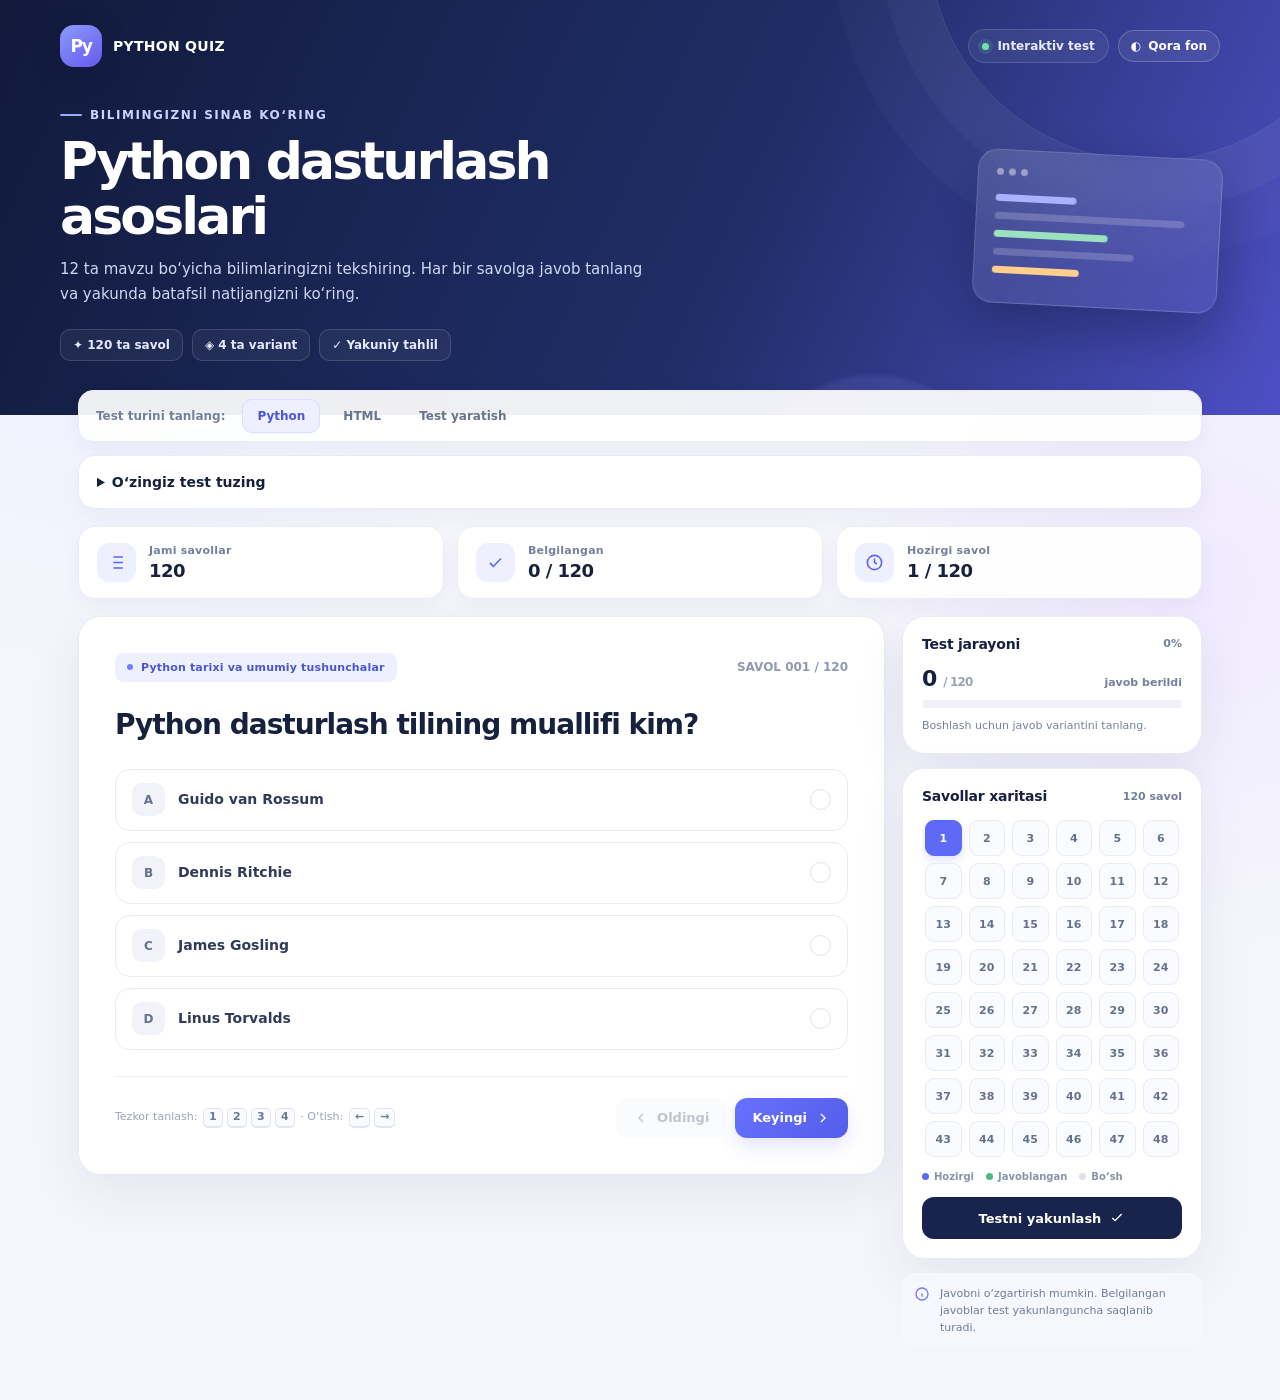
==== commit b446d22c: "Enable public custom quiz creation Co-authored-by: Copilot App <223556219+Copilot@users.noreply.gith" ====
--- a/index.html
+++ b/index.html
@@ -174,7 +174,7 @@
       <span class="test-picker-label">Test turini tanlang:</span>
       <button class="test-choice active" type="button" data-test="python" aria-pressed="true" onclick="selectTest('python')">Python</button>
       <button class="test-choice" type="button" data-test="html" aria-pressed="false" onclick="selectTest('html')">HTML</button>
-      <button class="test-choice" id="customTestChoice" type="button" data-test="custom" aria-pressed="false" disabled onclick="selectTest('custom')">Mening testim</button>
+      <button class="test-choice" id="customTestChoice" type="button" data-test="custom" aria-pressed="false" onclick="openCustomTest()">Test yaratish</button>
     </div>
     <div class="level-picker" id="htmlLevelPicker" role="group" aria-label="HTML test darajasini tanlang" hidden>
       <span class="level-picker-label">HTML darajasi:</span>
@@ -185,7 +185,7 @@
     </div>
     <details class="custom-maker" id="customMaker">
       <summary>O‘zingiz test tuzing</summary>
-      <p class="maker-description">Savol, to‘rtta javob variantini kiriting va to‘g‘ri javobni belgilang. Tayyor testni shu sahifada ishlashingiz mumkin. Testlar hozircha faqat sahifa ochiq turgan paytda saqlanadi; ulashish uchun serverga saqlash xizmati ulanmagan.</p>
+      <p class="maker-description">Istalgan mavzuda test tuzing: savol, to‘rtta javob variantini kiriting va to‘g‘ri javobni belgilang. Test shu brauzerda saqlanadi va sahifa yangilanganda ham qoladi. Boshqa qurilma yoki foydalanuvchilar bilan ulashish uchun backend kerak.</p>
       <form class="maker-form" id="makerForm">
         <label class="maker-field maker-wide">Savol
           <input name="question" type="text" maxlength="240" required placeholder="Masalan: HTML nima uchun ishlatiladi?">
@@ -321,8 +321,9 @@
 let activeHtmlLevel = 'all';
 let pythonAnswers = answers;
 let htmlAnswers = Array(HTML_QUESTIONS.length).fill(null);
-let customQuestions = [];
-let customAnswers = [];
+const CUSTOM_STORAGE_KEY = 'public-custom-quiz-questions';
+let customQuestions = (()=>{try{return JSON.parse(localStorage.getItem(CUSTOM_STORAGE_KEY)||'[]').filter(q=>q&&typeof q.text==='string'&&Array.isArray(q.options)&&q.options.length===4&&q.answer);}catch(error){return [];}})();
+let customAnswers = Array(customQuestions.length).fill(null);
 const HTML_LEVEL_QUESTION_IDS = {
   beginner: [1,2,3,4,5,6,7,9,10,11,12,16,17,18,19,20,21,22,27,28],
   intermediate: [8,13,14,15,23,24,25,26,29,30,31,33,34,36,37,42,45],
@@ -380,6 +381,13 @@
   document.title=`HTML Quiz — ${total} ta interaktiv test`;
   render();
 }
+function openCustomTest(){
+  $('customMaker').hidden=false;
+  $('customMaker').open=true;
+  $('customMaker').scrollIntoView({behavior:'smooth',block:'start'});
+  const questionInput=$('customMaker').querySelector('input[name="question"]');
+  if(questionInput)questionInput.focus({preventScroll:true});
+}
 function renderMakerQuestions(){
   const list=$('makerQuestions');list.replaceChildren();
   customQuestions.forEach((question,index)=>{
@@ -392,8 +400,11 @@
   });
   const hasQuestions=customQuestions.length>0;
   $('startCustomTest').disabled=!hasQuestions;
-  $('customTestChoice').disabled=!hasQuestions;
+  $('customTestChoice').disabled=false;
   $('makerStatus').textContent=hasQuestions?`${customQuestions.length} ta savol tayyor.`:'Hozircha savol qo‘shilmagan.';
+}
+function saveCustomQuestions(){
+  try{localStorage.setItem(CUSTOM_STORAGE_KEY,JSON.stringify(customQuestions));}catch(error){}
 }
 function addCustomQuestion(event){
   event.preventDefault();
@@ -406,11 +417,13 @@
   });
   customAnswers.push(null);
   event.currentTarget.reset();
+  saveCustomQuestions();
   renderMakerQuestions();
 }
 function removeCustomQuestion(index){
   customQuestions.splice(index,1);customAnswers.splice(index,1);
   customQuestions.forEach((question,i)=>question.id=i+1);
+  saveCustomQuestions();
   renderMakerQuestions();
   if(activeTest==='custom'){
     if(!customQuestions.length){selectTest('python');return;}
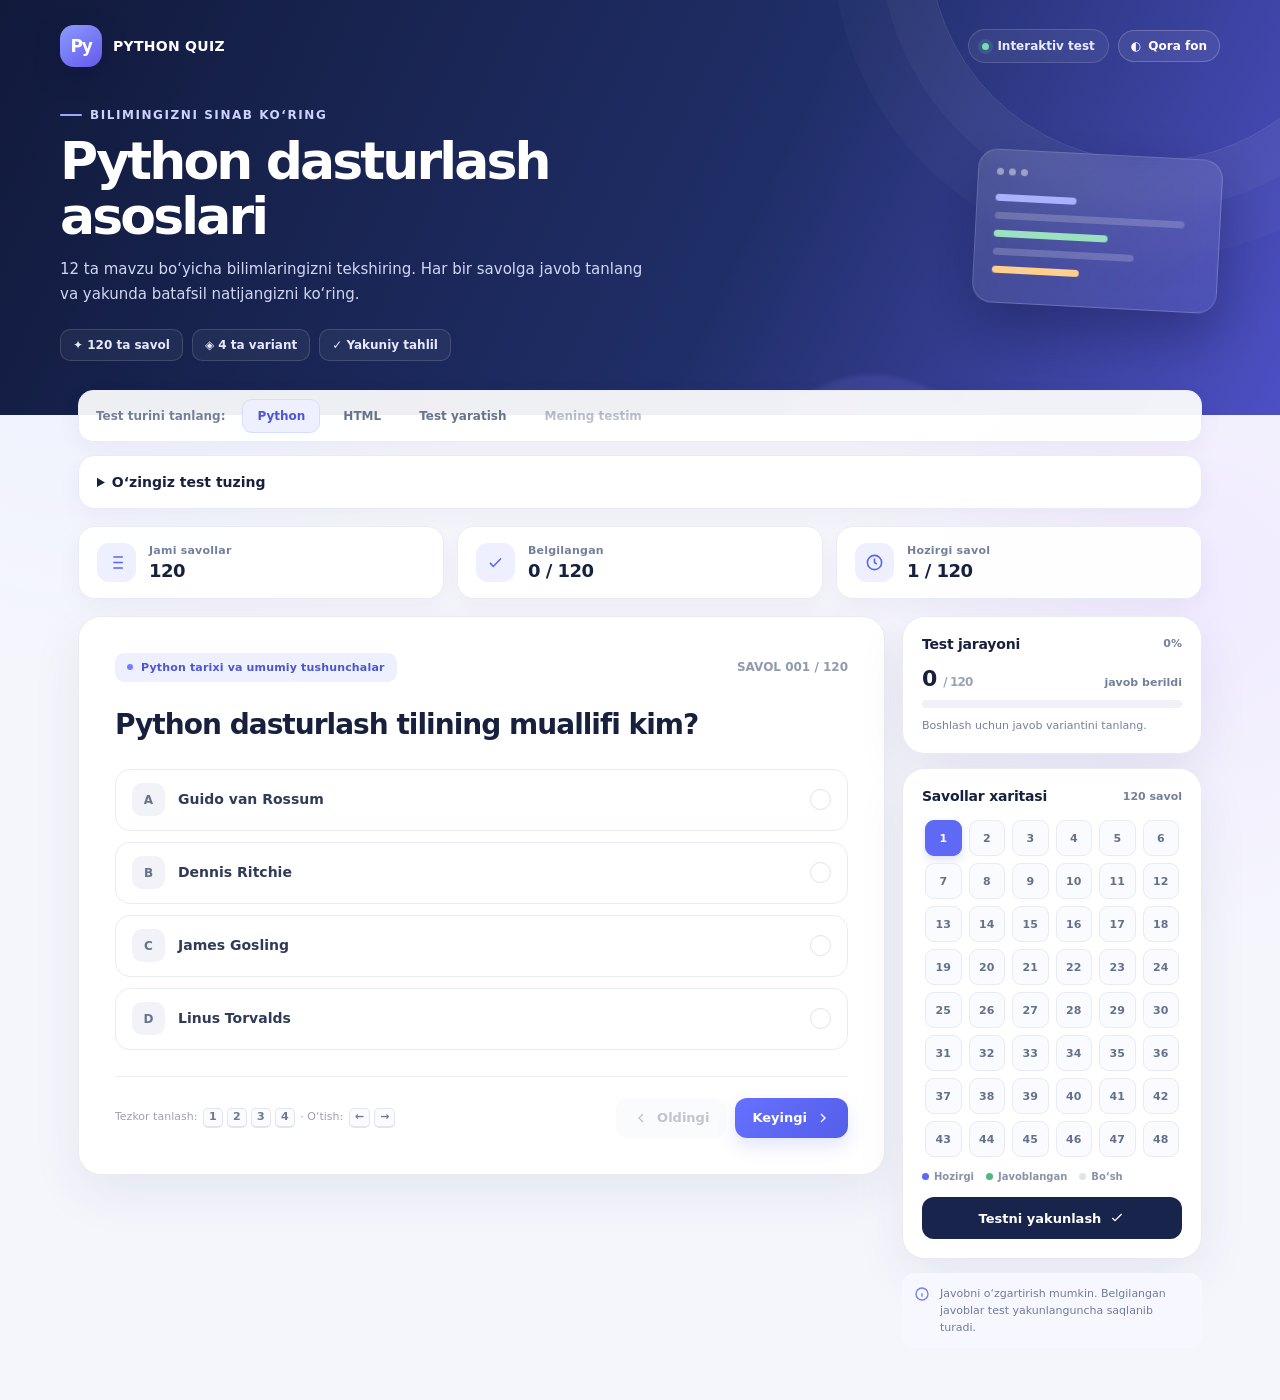
==== commit dffd1ac5: "Add custom test panel to quiz picker Co-authored-by: Copilot App <223556219+Copilot@users.noreply.gi" ====
--- a/index.html
+++ b/index.html
@@ -174,7 +174,8 @@
       <span class="test-picker-label">Test turini tanlang:</span>
       <button class="test-choice active" type="button" data-test="python" aria-pressed="true" onclick="selectTest('python')">Python</button>
       <button class="test-choice" type="button" data-test="html" aria-pressed="false" onclick="selectTest('html')">HTML</button>
-      <button class="test-choice" id="customTestChoice" type="button" data-test="custom" aria-pressed="false" onclick="openCustomTest()">Test yaratish</button>
+      <button class="test-choice" type="button" onclick="openCustomTest()">Test yaratish</button>
+      <button class="test-choice" id="customTestChoice" type="button" data-test="custom" aria-pressed="false" disabled onclick="startCustomTest()">Mening testim</button>
     </div>
     <div class="level-picker" id="htmlLevelPicker" role="group" aria-label="HTML test darajasini tanlang" hidden>
       <span class="level-picker-label">HTML darajasi:</span>
@@ -400,7 +401,8 @@
   });
   const hasQuestions=customQuestions.length>0;
   $('startCustomTest').disabled=!hasQuestions;
-  $('customTestChoice').disabled=false;
+  $('customTestChoice').disabled=!hasQuestions;
+  $('customTestChoice').textContent=hasQuestions?`Mening testim · ${customQuestions.length}`:'Mening testim';
   $('makerStatus').textContent=hasQuestions?`${customQuestions.length} ta savol tayyor.`:'Hozircha savol qo‘shilmagan.';
 }
 function saveCustomQuestions(){
@@ -419,6 +421,7 @@
   event.currentTarget.reset();
   saveCustomQuestions();
   renderMakerQuestions();
+  $('customTestChoice').textContent=`Mening testim · ${customQuestions.length}`;
 }
 function removeCustomQuestion(index){
   customQuestions.splice(index,1);customAnswers.splice(index,1);
